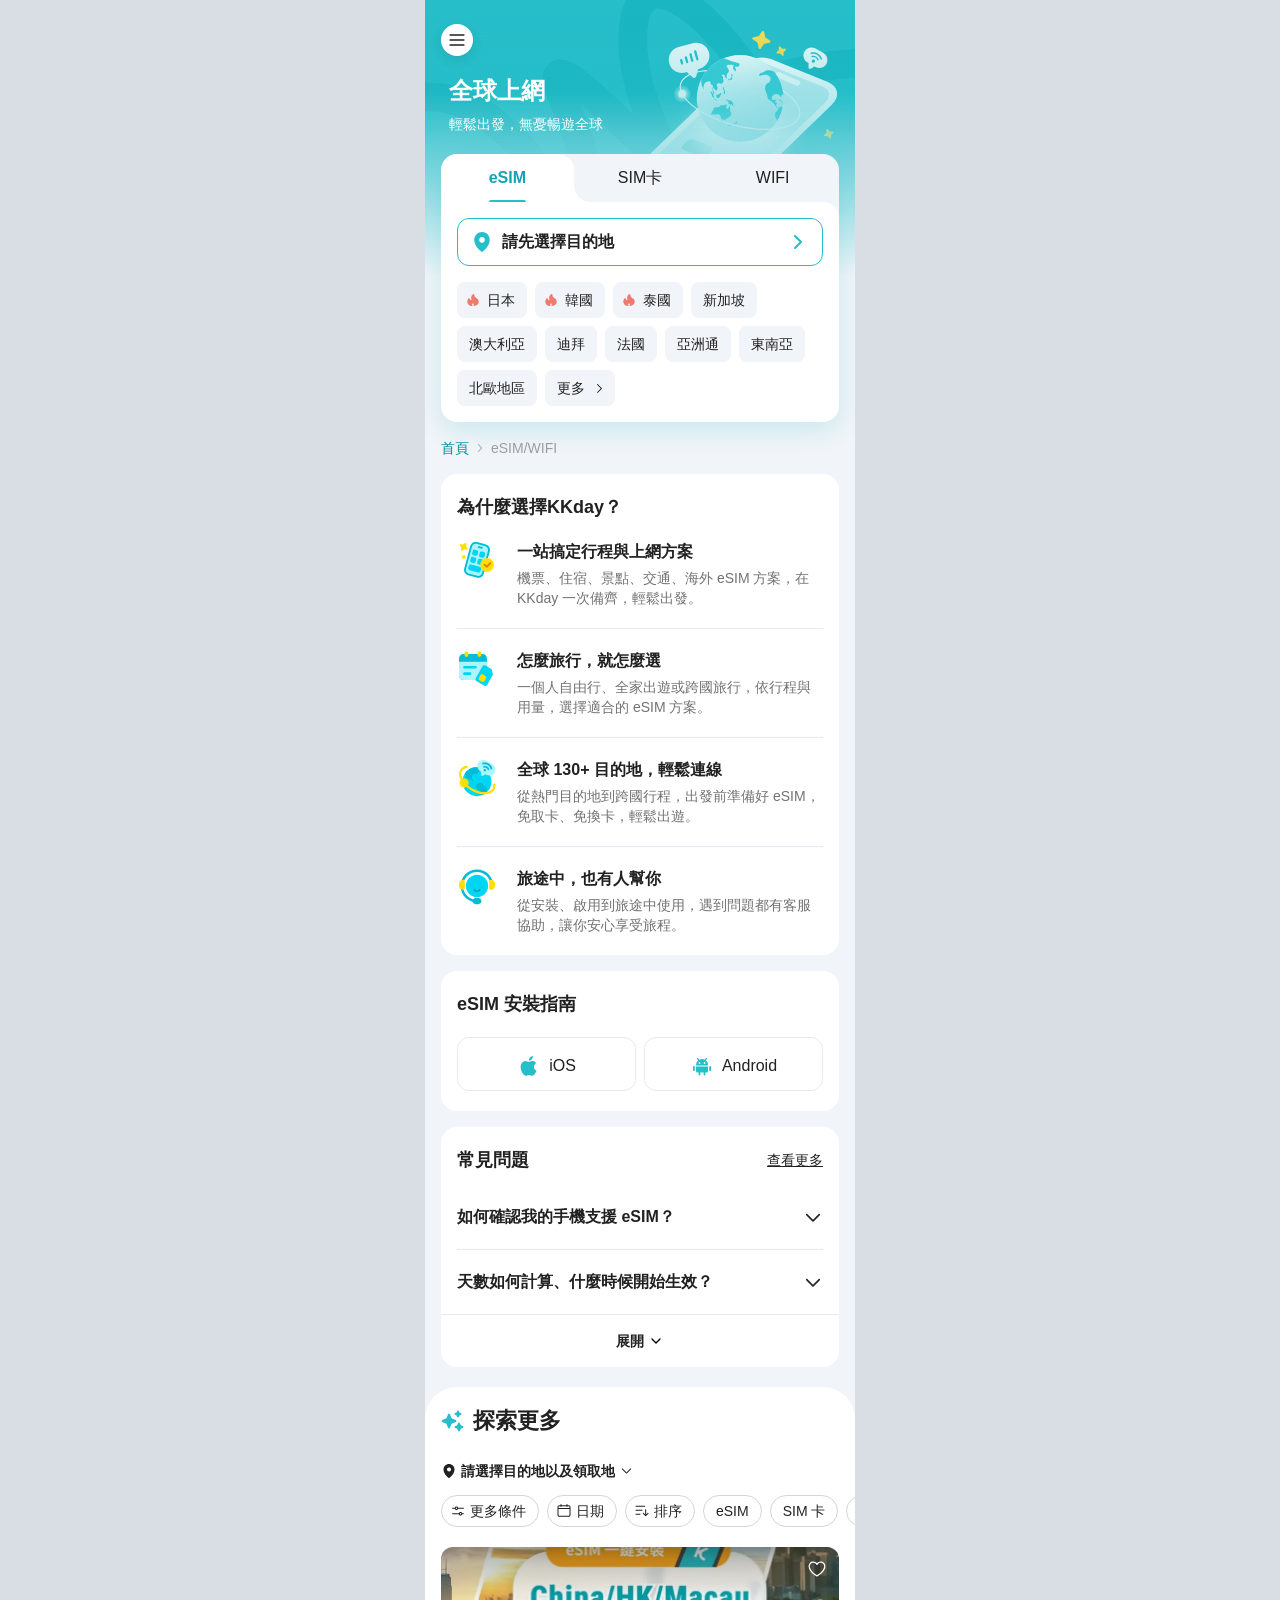
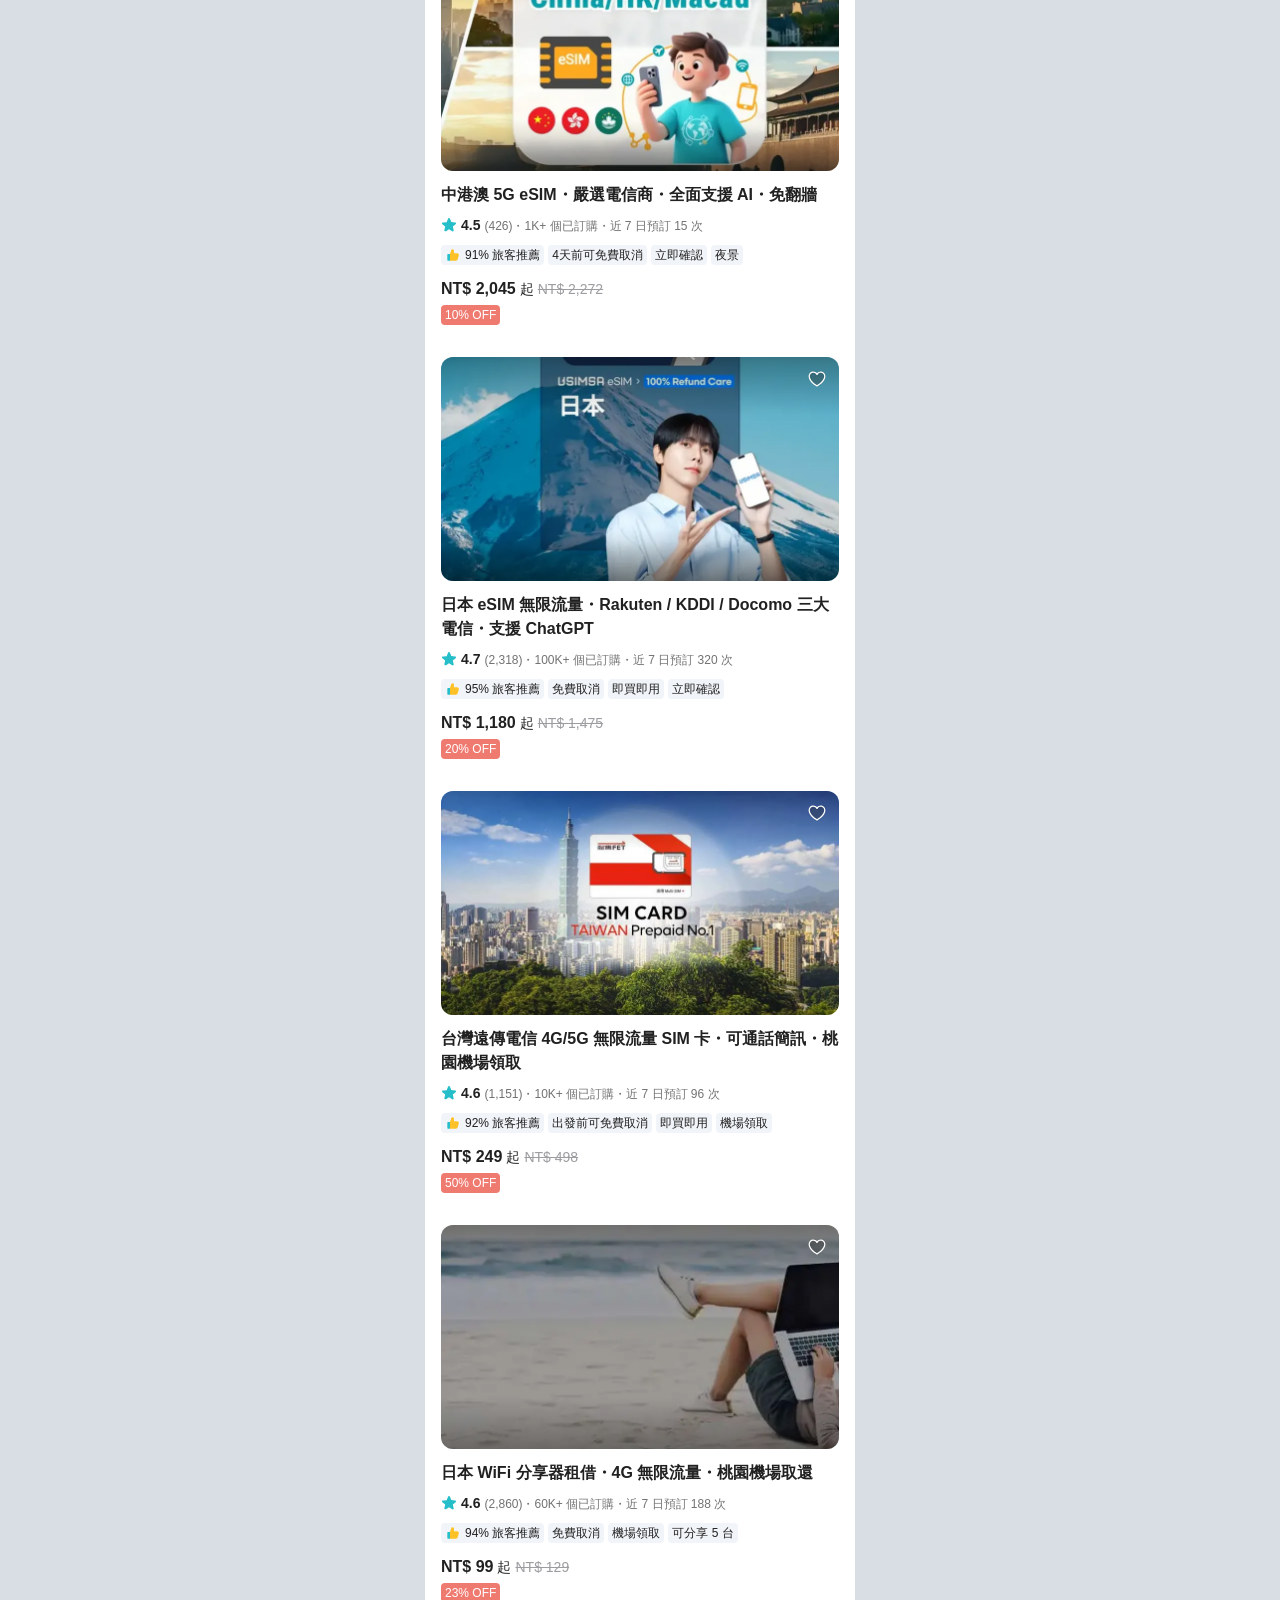
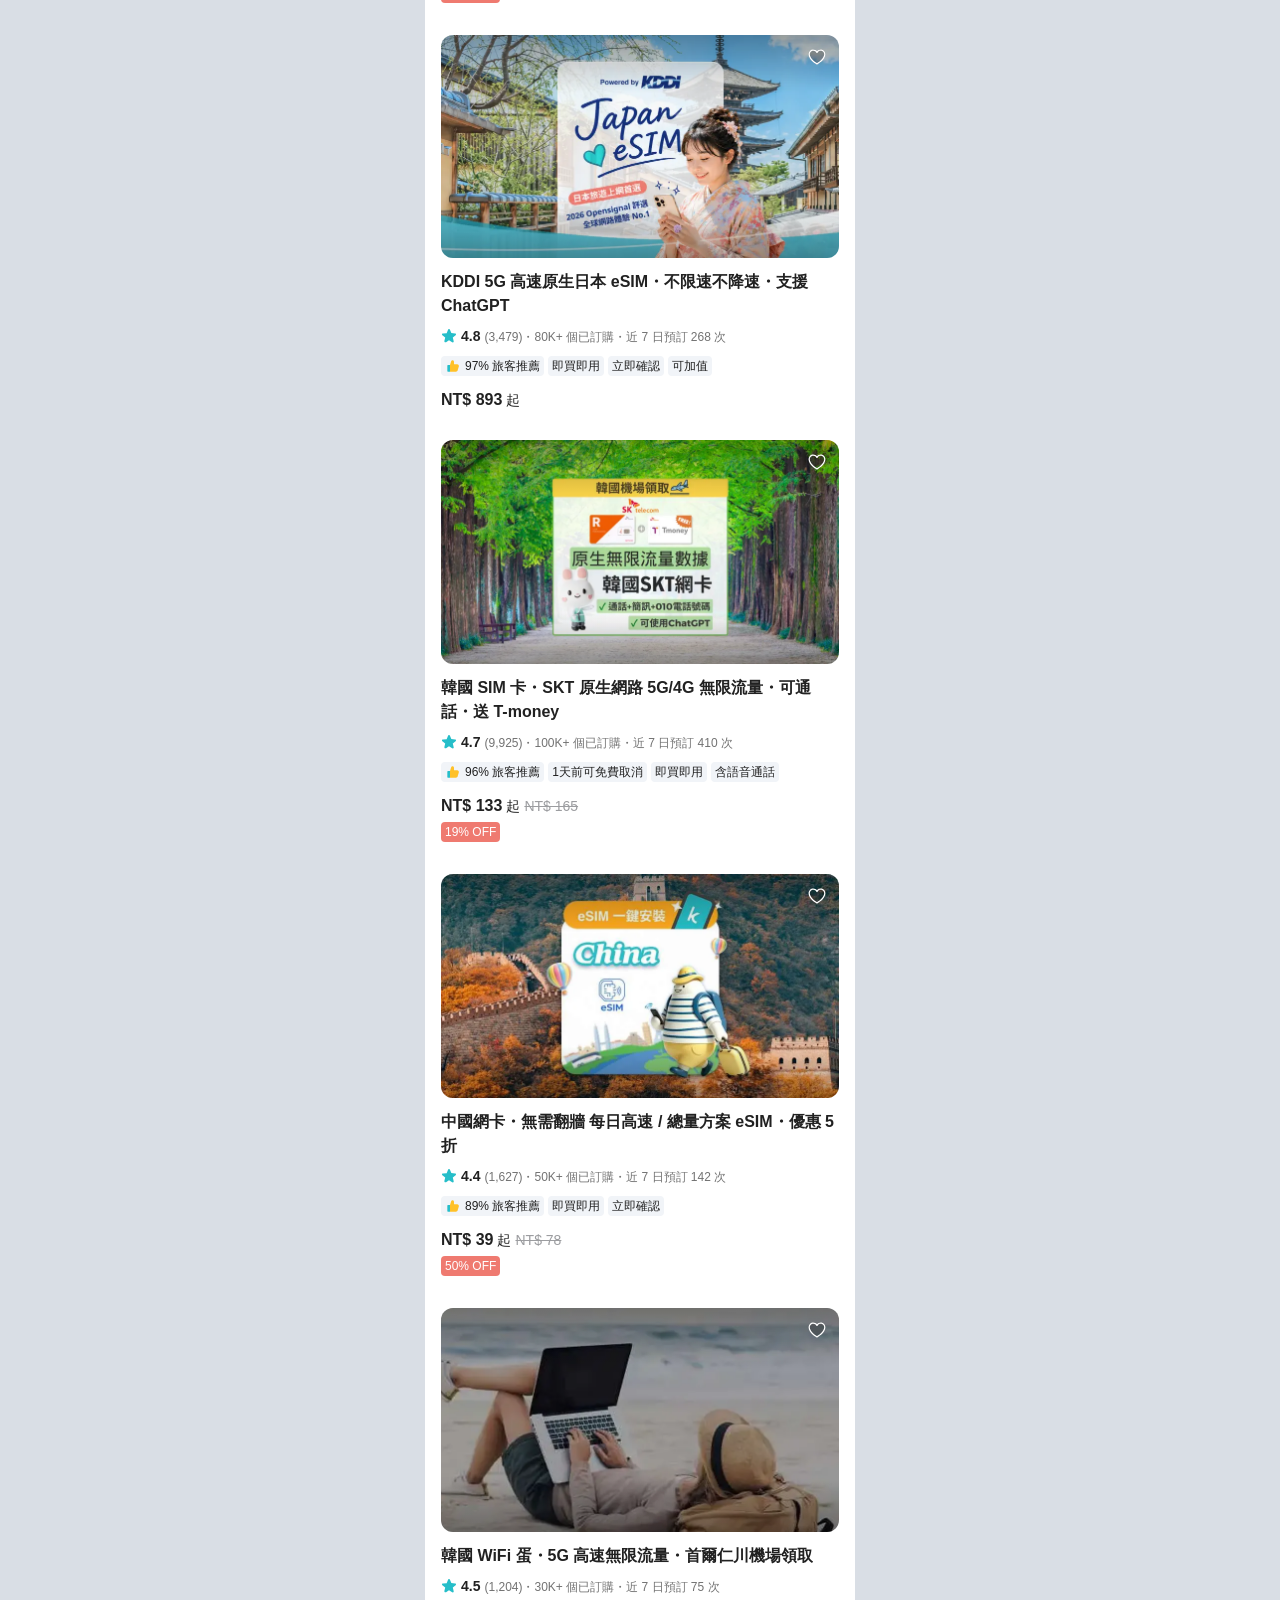
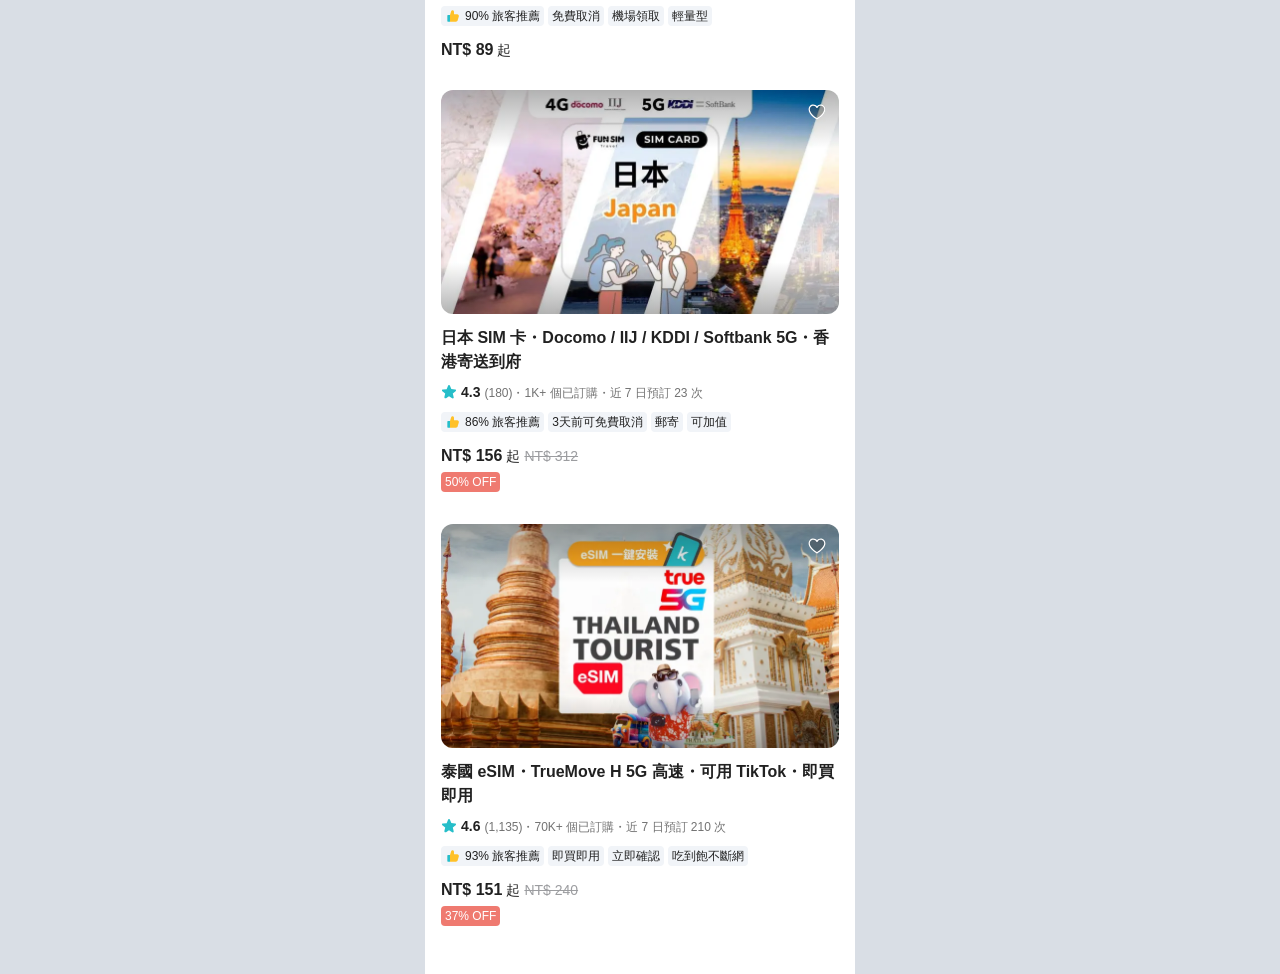
==== index.html @ 3c336df9 "麵包屑長文字處理（Mweb + PC）：單行不換行，首頁、箭頭、當前頁不縮（當前頁最寬 60%），中間層級以省略號截斷吸收溢出 Co-Authored-By: Claude Fable 5.1 <no" ====
<!doctype html>
<html lang="zh-Hant">
<head>
<meta charset="utf-8">
<meta name="viewport" content="width=device-width, initial-scale=1, viewport-fit=cover">
<meta name="theme-color" content="#26BEC9">
<title>eSIM · KKday</title>
</head>
<body>
<!-- eSIM 訂購流程原型 · 第 1 頁：主題落地頁 -->
<!-- 基於 KKday Web Design System tokens · Figma node 648-800 高保真還原 -->
<style>
  /* 禁用瀏覽器原生下拉重新整理（Chrome/Safari 頂部過度滾動觸發，非本頁功能） */
  html, body { overscroll-behavior-y: none; }

  /* ---------- KKday DS tokens (subset) ---------- */
  :root {
    --kk-primary-medium: #26BEC9;
    --kk-primary-button: #1AB6C1;
    --kk-primary-lighter: #F0FAFB;
    --kk-surface-lighter: #F7FAFC;
    --kk-surface-light: #F1F4F8;
    --kk-white: #FFFFFF;
    --kk-text-darker: #212121;
    --kk-text-dark: #727272;
    --kk-text-medium: #9C9DA0;
    --kk-text-light: #BABBBE;
    --kk-text-critical: #EF7A70;
    --kk-border-lighter: #E6E9ED;
    --kk-border-light: #D5D6DB;

    --sp-050: 4px;  --sp-075: 6px;  --sp-100: 8px; --sp-150: 12px;
    --sp-200: 16px; --sp-250: 20px; --sp-300: 24px; --sp-400: 32px;

    --r-sm: 4px; --r-md: 8px; --r-lg: 12px; --r-xl: 16px; --r-circle: 999px;

    --el-action: 0 1px 4px rgba(38,50,56,.12);
    --el-fixed: 0 2px 24px rgba(38,50,56,.12);
    --el-hero-card: 0 8px 24px rgba(38,190,201,.20);

    --font-tc: "PingFang SC","PingFang TC",-apple-system,BlinkMacSystemFont,
               "Noto Sans TC","Noto Sans SC","Microsoft JhengHei",sans-serif;
  }

  * { box-sizing: border-box; margin: 0; padding: 0; -webkit-tap-highlight-color: transparent; }

  /* 按鈕歸一化：iOS Safari 預設把 <button> 文字渲染成系統藍且居中，這裡強制繼承正常樣式 */
  button {
    font: inherit; color: inherit; text-align: inherit;
    background: none; border: 0; -webkit-appearance: none; appearance: none;
    cursor: pointer;
  }

  .esim-root {
    font-family: var(--font-tc);
    color: var(--kk-text-darker);
    background: #d9dee5;                       /* 桌面預覽時頁外底色 */
    min-height: 100vh;
    display: flex; justify-content: center;
  }

  /* ---------- 移動端裝置框：手機滿寬自適應，桌面居中成手機框 ---------- */
  .app {
    position: relative;
    width: 100%; max-width: 430px; margin: 0 auto;
    min-height: 100vh;
    background: var(--kk-surface-light);
    overflow-x: hidden;
    /* hero 已裁掉狀態列段，內容貼近頂部；僅留一點安全區/呼吸空間 */
    padding-top: max(12px, calc(env(safe-area-inset-top, 0px) + 8px));
  }

  /* 模擬首頁：鎖在可視視窗高度、不可滾動（100dvh 排除行動端網址列造成的溢出） */
  .esim-root.kkh-lock { min-height: 0; height: 100vh; height: 100dvh; overflow: hidden; }
  .esim-root.kkh-lock .app { min-height: 0; height: 100%; overflow: hidden; }
  .esim-root.kkh-lock [data-screen="kkhome"] { min-height: 0; height: 100%; }

  /* ---------- 螢幕路由 ---------- */
  .screen { display: none; }
  .screen.is-active { display: block; }

  /* ---------- KKday 模擬首頁（易用性測試入口：全白背景、極簡） ---------- */
  [data-screen="kkhome"] { background: #fff; min-height: 100vh; }
  .screen.is-active[data-screen="kkhome"] { display: flex; flex-direction: column; }  /* logo 置頂、選擇區塊在剩餘空間垂直居中 */
  .kkh-choose { flex: 1 1 auto; display: flex; flex-direction: column; justify-content: center; gap: 28px; padding-bottom: 10vh; }  /* 標題塊↔說明↔選框 */
  .kkh-top { background: #fff; padding: 12px 16px 8px; }
  .kkh-bar { display: flex; align-items: center; gap: 12px; padding: 6px 0 14px; }
  .kkh-menu { display: flex; flex-direction: column; gap: 5px; background: none; border: 0; padding: 4px 0; }
  .kkh-menu i { width: 22px; height: 2.5px; border-radius: 2px; background: #26BEC9; }
  .kkh-logo { font-size: 26px; line-height: 30px; font-weight: 800; color: #26BEC9; letter-spacing: .5px; }
  .kkh-test { border: 1px solid #26BEC9; color: #26BEC9; font-size: 11px; line-height: 16px;
    padding: 1px 6px; border-radius: 9px; font-weight: 600; }  /* header 測試標記 */
  /* 易用性測試引導文字（取代搜索框）：兩級層級——引導語(前導) + 主標題(焦點) 一組，說明為腳註 */
  .kkh-title { display: flex; flex-direction: column; align-items: center; gap: 8px; }  /* 引導語↔主標題貼近成組 */
  .kkh-lead { text-align: center; color: var(--kk-text-medium); font-size: 14px; line-height: 22px; font-weight: 400; padding: 0 32px; }  /* 前導引導語 */
  .kkh-guide { text-align: center; color: #212121; font-size: 21px; line-height: 30px; font-weight: 700; padding: 0; }  /* 主標題（焦點） */
  .kkh-desc { text-align: center; color: var(--kk-text-dark); font-size: 13px; line-height: 20px; padding: 0 32px; }  /* 使用說明腳註 */
  .kkh-think { display: block; margin-top: 10px; color: #13A3B6; }  /* 放聲思考引導：獨立成行、品牌色 highlight（不加粗） */
  .kkh-remind { display: block; margin-top: 10px; color: #E78F37; }  /* 錄屏錄音提醒：獨立成行、橙色（沿用 DS「不知道怎麼選」橙 #E78F37） */
  .kkh-survey { display: block; text-align: center; padding: 0 32px; font-size: 13px; line-height: 20px; color: #13A3B6; text-decoration: underline; }  /* 底部問卷連結：文字即連結 */
  /* A/B 對照方案入口卡（易用性測試：兩案並排放大，點卡即選定方案並進入 eSIM 流程） */
  .kkh-plans { display: flex; gap: 14px; padding: 0 16px; }  /* 上下間距交由 .kkh-choose gap 控制（與標題↔描述一致） */
  .kkh-plan {
    flex: 1 1 0; min-width: 0;
    display: flex; flex-direction: column; align-items: center; justify-content: center; gap: 16px;
    min-height: 260px; padding: 32px 16px;
    background: #fff; border: 1px solid var(--kk-border-lighter); border-radius: 20px;
    box-shadow: 0 6px 20px rgba(17, 25, 40, .06);
    cursor: pointer; transition: transform .15s ease, box-shadow .15s ease, border-color .15s ease;
  }
  .kkh-plan:active { transform: scale(.98); }
  @media (hover: hover) { .kkh-plan:hover { border-color: var(--kk-primary-medium); box-shadow: 0 10px 26px rgba(19, 163, 182, .16); } }
  .kkh-plan .pbadge {
    width: 68px; height: 68px; border-radius: 50%;
    display: flex; align-items: center; justify-content: center;
    font-size: 32px; font-weight: 700; color: #fff; letter-spacing: .5px;
    background: #26BEC9;  /* 品牌青綠純色圓形（不帶漸變） */
  }
  .kkh-plan .ptit { font-size: 20px; line-height: 28px; font-weight: 700; color: var(--kk-text-darker); }
  .kkh-plan .pcta { display: inline-flex; align-items: center; gap: 4px; font-size: 14px; line-height: 20px; font-weight: 600; color: #13A3B6; }
  .kkh-plan .parr { transition: transform .15s ease; }
  .kkh-plan:active .parr { transform: translateX(3px); }
  .kkh-body { background: #fff; }
  .kkh-cats { display: flex; padding: 16px 8px 4px; }  /* 5 個入口一行均分（簡化版，無橫滑） */
  .kkh-cat { flex: 1 1 0; min-width: 0; display: flex; flex-direction: column; align-items: center; gap: 6px;
    background: none; border: 0; position: relative; padding: 4px 0; }
  .kkh-cat .em { width: 52px; height: 52px; border-radius: 16px; display: flex; align-items: center; justify-content: center; font-size: 27px; }
  .kkh-cat:nth-child(8n+1) .em { background: #FFF3E0; }
  .kkh-cat:nth-child(8n+2) .em { background: #FFECEF; }
  .kkh-cat:nth-child(8n+3) .em { background: #FFF8E1; }
  .kkh-cat:nth-child(8n+4) .em { background: #E8F5E9; }
  .kkh-cat:nth-child(8n+5) .em { background: #E3F2FD; }
  .kkh-cat .lb { font-size: 12px; line-height: 16px; color: #212121; white-space: nowrap; }
  .kkh-cat .hotdot { position: absolute; top: 0; right: 8px; background: #EF7A70; color: #fff;
    font-size: 10px; line-height: 14px; padding: 0 5px; border-radius: 8px 8px 8px 2px; font-weight: 600; }

  /* ---------- 排版工具 ---------- */
  .t-h4          { font-size: 24px; line-height: 30px; font-weight: 600; }
  .t-h6          { font-size: 18px; line-height: 26px; font-weight: 600; }
  .t-subtitle-lg { font-size: 16px; line-height: 24px; font-weight: 600; }
  .t-body-lg     { font-size: 16px; line-height: 24px; font-weight: 400; }
  .t-body-md     { font-size: 14px; line-height: 20px; font-weight: 400; }
  .t-link-md     { font-size: 14px; line-height: 20px; font-weight: 500; text-decoration: underline; }

  /* ---------- icon 盒 ---------- */
  .ic { display: inline-flex; align-items: center; justify-content: center; flex: 0 0 auto; }
  /* icon 圖片不得超出 .ic 盒（資產 intrinsic 尺寸可能大於盒，如 19.5px 的 checkCircle 放進 16px 盒） */
  .ic img { max-width: 100%; max-height: 100%; object-fit: contain; }
  .ic > svg { max-width: 100%; max-height: 100%; display: block; }  /* 內聯 svg 圖示不超出 .ic 盒（contain，按 intrinsic 顯示，與設計尺寸一致；不強制撐滿） */
  /* 拉伸填滿盒（intrinsic 小於盒時放大，如 13px 的火苗放進 20px 盒） */
  .ic-stretch img { width: 100%; height: 100%; }
  .ic-14 { width: 14px; height: 14px; }
  .ic-16 { width: 16px; height: 16px; }
  .ic-20 { width: 20px; height: 20px; }
  .ic-24 { width: 24px; height: 24px; }
  .ic-32 { width: 32px; height: 32px; }
  .ic svg { display: block; }
  .rot90 { transform: rotate(90deg); }
  .rot180 { transform: rotate(180deg); }

  /* ================= HERO ================= */
  .hero-svg {
    position: absolute; top: 0; left: 0;
    width: 100%; height: auto;
    z-index: 0; pointer-events: none;
  }
  .app.no-hero .hero-svg { display: none !important; }
  .app.no-hero { padding-top: 0; overflow-x: visible; }

  /* 小球環繞地球旋轉（CSS 動畫，替代不可靠的 SMIL；移動端穩定）。
     軌跡路點複用設計稿橢圓軌道；opacity 在繞到球背面時淡出做遮擋感。 */
  #hero-dot { transform-box: view-box; will-change: transform, opacity;
    animation: heroDotOrbit 6s linear infinite, heroDotFade 6s linear infinite; }
  /* 第二顆更小的球：同一橢圓軌道，相位差 180°（-3s）→ 始終在大球對角，一起轉 */
  #hero-dot2 { transform-box: view-box; will-change: transform, opacity;
    animation: heroDotOrbit 6s linear infinite, heroDotFade 6s linear infinite;
    animation-delay: -3s, -3s; }
  @keyframes heroDotOrbit {
    0% { transform: translate(-0.607px, -0.061px); }
    4% { transform: translate(-2.25px, -6.56px); }
    8% { transform: translate(-0.296px, -12.3px); }
    12% { transform: translate(5.11px, -16.8px); }
    16% { transform: translate(13.6px, -19.8px); }
    20% { transform: translate(24.6px, -21.1px); }
    24% { transform: translate(37.3px, -20.7px); }
    28% { transform: translate(51px, -18.4px); }
    32% { transform: translate(64.6px, -14.6px); }
    36% { transform: translate(77.2px, -9.45px); }
    40% { transform: translate(83.7px, -5.76px); }
    44% { transform: translate(88px, -3.29px); }
    48% { transform: translate(96.3px, 3.44px); }
    52% { transform: translate(101px, 10.3px); }
    56% { transform: translate(103px, 16.8px); }
    60% { transform: translate(101px, 22.5px); }
    64% { transform: translate(95.7px, 27px); }
    68% { transform: translate(87.2px, 30px); }
    72% { transform: translate(76.2px, 31.4px); }
    76% { transform: translate(63.4px, 30.9px); }
    80% { transform: translate(49.8px, 28.7px); }
    84% { transform: translate(36.2px, 24.9px); }
    88% { transform: translate(23.5px, 19.7px); }
    92% { transform: translate(12.7px, 13.5px); }
    96% { transform: translate(4.5px, 6.79px); }
    100% { transform: translate(-0.607px, -0.061px); }
  }
  @keyframes heroDotFade {
    0%, 17% { opacity: 1; }
    21%, 43% { opacity: 0; }
    47%, 100% { opacity: 1; }
  }
  @media (prefers-reduced-motion: reduce) { #hero-dot, #hero-dot2 { animation: none; } }

  /* ---------- header ---------- */
  .mheader {
    position: relative; z-index: 2;
    display: flex; align-items: flex-start; justify-content: space-between;
    padding: 12px 16px;
  }
  .nav-circle {
    width: 32px; height: 32px; border-radius: var(--r-circle);
    background: #fff; box-shadow: 0 4px 12px rgba(38,50,56,.12);
    display: flex; align-items: center; justify-content: center;
    cursor: pointer; border: 0;
  }

  /* ---------- 內容區 ---------- */
  .con { position: relative; z-index: 1; padding-bottom: 40px; }
  .title-block { padding: 8px 24px 0; color: #fff; }
  .title-block .t-h4 { font-size: 24px; line-height: 30px; }  /* 主題頁標題「全球上網」（Figma 2326-110720：Semibold 24/30） */
  .title-block .sub { margin-top: 8px; }

  .page { display: flex; flex-direction: column; gap: 16px; padding: 20px 16px 0; }
  /* 麵包屑（Figma 2538-30531 / 5183-65220）：Body-md 14/20、gap 4、可點層級 #068B9F、當前層級 #9C9DA0、箭頭 ic_arrowRight_line 14；a 以上下 12 內距擴大命中區，不影響排版 */
  .mcrumb { display: flex; align-items: center; gap: 4px; font-size: 14px; line-height: 20px; color: var(--kk-text-medium); }
  .mcrumb .mcrumb-link { color: #068B9F; cursor: pointer; padding: 12px 0; margin: -12px 0; }
  .mcrumb .ic, .mcrumb .ic img { width: 14px; height: 14px; display: block; }
  .mcrumb--list { margin-bottom: 12px; }  /* 列表頁：麵包屑 → 第一張卡 12 */
  /* 長文字處理：單行不換行；首頁、箭頭、當前頁不縮（當前頁最寬 60%，超過才省略號），中間層級以省略號截斷吸收全部溢出 */
  .mcrumb { min-width: 0; white-space: nowrap; }
  .mcrumb .mcrumb-link, .mcrumb .mcrumb-cur { min-width: 0; overflow: hidden; text-overflow: ellipsis; }
  .mcrumb .mcrumb-link { flex: 0 1 auto; }
  .mcrumb .mcrumb-cur { flex: 0 0 auto; max-width: 60%; }
  .mcrumb > .mcrumb-link:first-child, .mcrumb .ic { flex-shrink: 0; }

  .card {
    background: #fff; border-radius: var(--r-xl);
    padding: 16px; overflow: hidden;
  }
  .card--pad-v { padding: 20px 16px; }

  /* ---------- destination card ---------- */
  .dest-card { box-shadow: var(--el-hero-card); display: flex; flex-direction: column; gap: 16px; }  /* 卡內區塊間距 16（Figma 871-75707：提示↔天數 16、流量選項↔搜尋鈕 16） */
  .dest-card .group-8 { gap: 12px; }  /* 流量：標題↔分頁 12、分頁↔說明 12（Figma 871-75707） */
  /* 首頁目的地選框（Figma 2538-30540 search bar）：p12、gap 8、ic_location_fill 24 + Subtitle-lg 16/24 Semibold + ic_arrowRight 24 → 總高 48；
     44 是「已選態」小樣式（2538-30569，目的地頁 .dest-bar 用），勿混用 */
  .search-bar {
    display: flex; align-items: center; gap: 8px; box-sizing: border-box; height: 48px;
    padding: 0 12px; border: 1.5px solid var(--kk-primary-medium);
    border-radius: var(--r-lg); background: #fff; cursor: pointer;
  }
  .search-bar .label { flex: 1 1 0; min-width: 0; font-size: 16px; line-height: 24px; font-weight: 600; text-align: left; }
  .search-bar .ic { width: 24px; height: 24px; }
  .search-bar .ic img { max-width: 24px; max-height: 24px; width: auto; height: auto; }
  .chips { display: flex; flex-wrap: wrap; gap: 8px; }

  /* 主題頁「最近選擇」歷史區 */
  .home-hist { display: none; flex-direction: column; gap: 8px; }
  .home-hist.show { display: flex; }
  .home-hist-head { display: flex; align-items: center; justify-content: space-between; }
  .home-hist-head .t { font-size: 12px; line-height: 16px; color: var(--kk-text-medium); }
  .home-hist-head .gact { display: flex; align-items: center; padding: 2px; }
  .chip {
    display: inline-flex; align-items: center; gap: 2px;
    background: var(--kk-surface-light); border-radius: var(--r-md);
    padding: 8px; cursor: pointer; border: 0;
  }
  .chip .chip-label { padding: 0 4px; white-space: nowrap; color: var(--kk-text-darker); }

  /* ---------- benefits card ---------- */
  .stack-20 { display: flex; flex-direction: column; gap: 20px; }
  .card-title { color: var(--kk-text-darker); }
  .benefit-row { display: flex; align-items: center; gap: 20px; }
  .benefit-row .txt { flex: 1 1 0; min-width: 0; display: flex; flex-direction: column; gap: 4px; }
  .benefit-row .desc { color: var(--kk-text-dark); }

  /* ---------- guide card ---------- */
  .guide-tabs { display: flex; gap: 8px; }
  .guide-tab {
    flex: 1 1 0; min-width: 0;
    display: flex; flex-direction: row; align-items: center; justify-content: center; gap: 8px;  /* Figma 2326 GuideCard：icon + 文字同行 */
    padding: 16px 12px 12px;
    border: 1px solid var(--kk-border-lighter); border-radius: var(--r-lg);
    background: #fff; cursor: pointer;
  }
  .guide-tab .lbl { color: var(--kk-text-darker); }
  .guide-tab .ic { width: 24px; height: 24px; }
  .guide-tab .ic svg { width: 24px; height: 24px; display: block; }

  /* ---------- faq card ---------- */
  .faq-head { display: flex; align-items: center; gap: 20px; }
  .faq-head .ttl { flex: 1 1 0; min-width: 0; }
  .faq-more { color: var(--kk-text-darker); cursor: pointer; white-space: nowrap; }
  .faq-list { display: flex; flex-direction: column; gap: 8px; }  /* Figma 2538-30543：項目 py12、項間分隔線、末項無底線 */
  .faq-item + .faq-item { border-top: 1px solid var(--kk-border-lighter); padding-top: 8px; }
  .faq-list.compact .faq-item.extra { display: none; }  /* 預設只顯示前 2 條 */
  /* 展開列：貫穿整卡的頁脚條（全出血 343、高 52、上方全寬分隔線、下方無留白，Figma 2543:35168） */
  .faq-expand { display: flex; align-items: center; justify-content: center; gap: 4px;
    margin: 0 -16px -20px; padding: 16px 0; border-top: 1px solid var(--kk-border-lighter);
    font-size: 14px; line-height: 20px; font-weight: 600; color: var(--kk-text-darker); }
  .faq-expand .chev { transition: transform .2s ease; }
  .faq-expand .chev img { width: 16px; height: 16px; }
  .faq-list:not(.compact) .faq-expand .chev { transform: rotate(180deg); }
  .faq-q {
    display: flex; align-items: center; gap: 16px;
    padding: 12px 0; cursor: pointer; width: 100%; background: none; border: 0; text-align: left;  /* Figma 2326-111089：py12 */
  }
  .faq-q .qtext { flex: 1 1 0; min-width: 0; color: var(--kk-text-darker); }
  .faq-q .chev { transition: transform .2s ease; }
  .faq-item.open .faq-q .chev { transform: rotate(180deg); }
  .faq-a { display: none; padding: 0 0 12px; color: var(--kk-text-darker); }
  .faq-item.open .faq-a { display: block; }

  /* ================= 目的地頁 ================= */
  /* 目的地 bar 容器：與下方卡片同級左對齊（16px，非 title-block 的 24px） */
  .destbar-block { padding: 8px 16px 0; }
  [data-screen="destination"] .page { padding-top: 16px; }
  .dest-bar {
    display: flex; align-items: center; gap: 8px;
    box-sizing: border-box; height: 44px; max-width: 240px;  /* Figma 2538-30569：總高 44（p12 + 內容 20） */
    background: rgba(255,255,255,.88);
    border: 1.5px solid #fff; border-radius: var(--r-lg);  /* Figma 871-75706 destination select bar：白 88%、1.5px 白邊、r12、無陰影 */
    padding: 0 12px; cursor: pointer;
    color: var(--kk-text-darker);  /* 不繼承 .title-block 的白色 */
  }
  .dest-bar .name { flex: 1 1 0; min-width: 0; text-align: left; overflow: hidden; text-overflow: ellipsis; white-space: nowrap;
    font-size: 14px; line-height: 20px; font-weight: 600; }  /* Figma 871-75700 實測：目的地名 ≈14px Semibold（非 18px） */
  .dest-bar .dest-num { flex: 0 0 auto; color: var(--kk-text-darker); }

  .inline-note {
    display: flex; align-items: flex-start; gap: 4px;
    background: var(--kk-primary-lighter); border-radius: var(--r-md);
    padding: 12px; width: 100%;
    font-size: 12px; line-height: 16px; color: var(--kk-text-darker);
  }
  .inline-note .ic { margin-top: 0; }
  .inline-note--info { background: #F2FAFF; }
  /* 目的地頁「流量 ›」：標題+箭頭可點，開啟選擇流量 sheet */
  .flow-sel-a { display: inline-flex; align-items: center; gap: 12px; flex: 0 0 auto; background: none; border: 0; padding: 0; cursor: pointer; }  /* Figma 871-76703：文字 → 24px 箭頭 12 */
  .field-head.flow-head-a { gap: 12px; }  /* 箭頭 → 不知道怎麼選 12 */
  .flow-sel-a:active { transform: scale(.97); }
  /* 目的地頁裝置支援提示（Figma 2357-114863）：padding 12/16、icon 16、文字 14/20、第二行底線連結 Semibold */
  .inline-note--dev { padding: 12px 16px; gap: 8px; font-size: 14px; line-height: 20px; margin-bottom: 8px; }  /* 與下方「用卡天數」間距 24（卡內 gap 16 + 8，Figma 2357-114872） */
  .inline-note--dev .ic { width: 16px; height: 16px; margin-top: 2px; }
  .inline-note--dev .ic img { width: 16px; height: 16px; }
  .inline-note--dev .txt { display: flex; flex-direction: column; gap: 4px; }
  .inline-note--dev .lnk { align-self: flex-start; font-size: 14px; line-height: 20px; font-weight: 600; color: var(--kk-text-darker); text-decoration: underline; }  /* 資訊提示藍底（Figma 1116-91131：background-info-lighter #F2FAFF） */

  .field-head { display: flex; align-items: center; gap: 8px; width: 100%; }
  .field-head .label-lg { font-size: 18px; line-height: 26px; font-weight: 600; color: var(--kk-text-darker); white-space: nowrap; }
  /* 值緊跟標題後、箭頭再緊跟值（Figma 871-75700：用卡天數 5天 › 左對齊成組，不撐滿） */
  .field-head .placeholder { flex: 0 0 auto; min-width: 0; font-size: 18px; line-height: 26px; font-weight: 600; color: var(--kk-text-light); }
  .field-head .placeholder.has-value { color: var(--kk-text-darker); }  /* 手動選過天數後：值改為與標題同深色 #212121（強調已選）；未選時維持淺灰 placeholder */
  /* 箭頭緊跟值後（Figma 1268-110020：用卡天數 5天 › / 流量 5G/天 › 左對齊成組，箭頭不再推到最右）；A 天數、B 天數+流量皆適用 */
  #daysRow, #flowRow { gap: 12px; }  /* 標題↔值↔箭頭皆 12px（Figma 1268-110020：spacing-150），覆蓋 .field-head 的 8px */
  /* 方案 B：目的地頁流量區塊＝「流量 值 ›」選框 + 快捷卡 + 橙色「不知道怎麼選」；方案 A 維持原本 tab+選項 */
  :root[data-variant="B"] .flow-head-a, :root[data-variant="B"] #dataTabs, :root[data-variant="B"] #dataNote { display: none; }
  :root[data-variant="A"] .flow-row-b { display: none; }
  /* 「不知道怎麼選」（Figma 871-75707）：兩方案皆置於流量選項下方，12/16 + 16px 問號；標題列不再顯示 */
  .field-head.flow-head-a .hint { display: none; }
  .howto-b { display: inline-flex; align-items: center; align-self: flex-start; gap: 4px; font-size: 12px; line-height: 16px; color: var(--kk-text-dark); }  /* $color-text-dark #727272（Figma 871-75707） */
  :root[data-variant="B"] .flow-row-b { margin-bottom: 8px; }  /* 流量選框與快捷卡組之間加間距（Figma db1） */
  .howto-b { margin-top: 0; }  /* 選項組↔「不知道怎麼選」= 12（dest-card .group-8 gap 12；Figma 871-75707） */
  .field-head .label-sm { font-size: 14px; line-height: 20px; font-weight: 600; color: var(--kk-text-darker); white-space: nowrap; }
  .field-head .hint { display: inline-flex; align-items: center; gap: 4px; font-size: 12px; line-height: 16px; color: var(--kk-text-medium); }

  /* chip / tab / option 選中態（inset 陰影模擬 1px 邊框，避免尺寸跳動） */
  .chip.sel, .opt.sel {
    background: var(--kk-primary-lighter);
    box-shadow: inset 0 0 0 1px var(--kk-primary-medium);
  }
  .chip.sel .chip-label { color: #13A3B6; }

  .ftabs { display: flex; gap: 8px; width: 100%; }
  .ftab {
    position: relative;
    background: var(--kk-surface-light); border-radius: var(--r-md);
    padding: 6px 8px; font-size: 14px; line-height: 20px; color: var(--kk-text-darker);  /* tab（arrow）Mobile：px8 py6（Figma 709-78583） */
    white-space: nowrap;
  }
  .ftab.sel {
    background: var(--kk-primary-lighter);
    box-shadow: inset 0 0 0 1px var(--kk-primary-medium);
    color: #13A3B6;
  }
  .ftab.sel::after {
    content: ''; position: absolute; left: 50%; bottom: -4.4px;  /* Figma 709-78591：9.42 方塊轉 45°，尖端露出 6.32 */
    width: 9.4px; height: 9.4px; background: var(--kk-primary-lighter);
    border-right: 1px solid var(--kk-primary-medium);
    border-bottom: 1px solid var(--kk-primary-medium);
    border-bottom-right-radius: 2.5px;  /* Figma：圓角方塊旋轉 45°，露出的尖是圓的 */
    transform: translateX(-50%) rotate(45deg);
  }
  .field-note { font-size: 12px; line-height: 16px; color: var(--kk-text-dark); }  /* 流量類型說明：$color-text-dark #727272（Figma 871-75707） */

  /* 搜尋卡內部分組間距：區塊間 20px、區塊內行間 8px（對齊 Figma 871:75442/75443/78764） */
  .group-24 { display: flex; flex-direction: column; gap: 24px; width: 100%; }  /* 用卡天數 group ↔ 流量 group（Figma 1268-110020：spacing-300 24px） */
  .group-12 { display: flex; flex-direction: column; gap: 12px; width: 100%; }
  .group-8  { display: flex; flex-direction: column; gap: 8px;  width: 100%; }

  /* 天數 chips：單行橫向滾動（不換行），捲軸隱藏 */
  .chips-row {
    display: flex; gap: 8px; width: 100%;
    overflow-x: auto; scrollbar-width: none; -webkit-overflow-scrolling: touch;
  }
  .chips-row::-webkit-scrollbar { display: none; }
  .chips-row .chip { flex: 0 0 auto; }

  .opts-scroll { width: 100%; overflow-x: auto; scrollbar-width: none; -webkit-overflow-scrolling: touch; }
  .opts-scroll::-webkit-scrollbar { display: none; }
  /* 頂部留白 6px 給第一排 badge(top:-4px 露出卡片上緣 4px)，負 margin 抵消——淨間距 8px */
  .opts-scroll { margin-top: -6px; position: relative; }
  .dest-card .opts-scroll { margin-top: -10px; }  /* group gap 12 − 10 + padding-top 6 ＝ 說明↔選項 8（Figma 871-75707） */
  /* 天數 chips 與 流量檔橫滾區通欄：抵消 dest-card 16px 內距、延伸到卡片左右邊緣，
     捲動內容直接顯示到卡邊、不被兩側內距色塊切斷（首/末項仍靠 16px padding 對齊其餘內容） */
  .dest-card .chips-row, .dest-card .opts-scroll {
    width: calc(100% + 32px); margin-left: -16px; margin-right: -16px;
    padding-left: 16px; padding-right: 16px;
  }
  .opts-row { display: flex; gap: 24px; width: max-content; padding-top: 6px; }  /* 三組拼合，組間 24px */
  .opts-grid { display: grid; grid-auto-flow: column; grid-template-rows: repeat(2, auto); gap: 8px; width: max-content; }
  /* 計費類目之間的虛線分隔（畫在 24px 組間隙中點）：顏色加深、更明顯 */
  .opts-grid + .opts-grid { position: relative; }
  .opts-grid + .opts-grid::before {
    content: ''; position: absolute; left: -12px; top: 4px; bottom: 4px;
    border-left: 1px dashed #ADE6EB;  /* 流量選項組間分隔線：$color-border-primary-light #ADE6EB（Figma 871-75707 Line 29） */
  }
  .opt {
    position: relative;
    display: flex; flex-direction: column; align-items: center; justify-content: center; gap: 2px;
    background: var(--kk-surface-light); border-radius: var(--r-md);
    padding: 16px 12px; white-space: nowrap;  /* Option Card Lg（Figma 764-80819）：px12 py16、gap 2 */
  }
  .opt .t { font-size: 16px; line-height: 24px; font-weight: 600; color: var(--kk-text-darker); }
  .opt.sel .t, .opt.sel .p { color: #13A3B6; }  /* 選中：標題與說明皆 $color-text-primary-dark（Figma 764-80818） */
  .opt .p { font-size: 12px; line-height: 16px; color: var(--kk-text-medium); }
  /* 推薦標籤（KKTag Solid #EF7A70，px4 py2，右下 4×5 折角 #E65F50）：預設態貼卡片外緣 -4（Figma 758-80451）、選中態 -5（Figma 764-80816） */
  .opt .badge {
    position: absolute; top: -4px; right: -4px; z-index: 3;
    background: var(--kk-text-critical); color: #fff;
    font-size: 12px; line-height: 16px; font-weight: 400;
    padding: 2px 4px; white-space: nowrap;
    border-radius: 4px 4px 0 4px;
  }
  .opt.sel .badge { top: -5px; right: -5px; }
  /* 右下向下小折角 4×5：左緣貼齊卡片右緣、tip 朝下（Figma Vector 1，#E65F50） */
  .opt .badge::after {
    content: ''; position: absolute; right: 0; bottom: -5px;
    width: 0; height: 0;
    border-top: 5px solid #E65F50;
    border-right: 4px solid transparent;
  }

  .cta {
    width: 100%; padding: 12px 24px; border-radius: var(--r-md);
    background: rgba(26,182,193,.4); color: rgba(255,255,255,.6);
    font-size: 16px; line-height: 24px; font-weight: 600; text-align: center;
    transition: background .15s, color .15s;
  }
  .cta.enabled { background: var(--kk-primary-button); color: #fff; }

  /* ---------- KKButton Loading 態（Figma 976-51590）：禁態底色 + 文字隱藏 + 白色弧線旋轉 ---------- */
  .is-loading { position: relative; pointer-events: none; color: transparent !important; }
  .cta.is-loading, .pkg-cta.is-loading { background: rgba(26, 182, 193, .4) !important; }
  .is-loading::after {
    content: ''; position: absolute; left: 50%; top: 50%;
    width: 18px; height: 18px; margin: -11px 0 0 -11px;
    border: 2.5px solid rgba(255, 255, 255, .9); border-right-color: transparent;
    border-radius: 50%;
    animation: btnSpin .8s linear infinite;
  }
  /* 次要按鈕（白底深框）：深色弧線 */
  .det-morebtn.is-loading::after { border-color: rgba(33, 33, 33, .8); border-right-color: transparent; }
  @keyframes btnSpin { to { transform: rotate(360deg); } }

  /* ================= 選擇目的地 modal ================= */
  .dest-modal {
    position: fixed; inset: 0; z-index: 40;
    max-width: 430px; margin: 0 auto;
    background: #fff;
    display: flex; flex-direction: column;
    transform: translateY(100%); visibility: hidden;
    transition: transform .3s ease, visibility .3s;
  }
  .dest-modal.open { transform: translateY(0); visibility: visible; }

  .dm-head { flex: 0 0 auto; background: #fff; }
  .dm-bar {
    display: flex; align-items: center; height: 44px; padding: 4px 24px;
    margin-top: env(safe-area-inset-top, 0px);
  }
  .dm-bar .dm-close { display: flex; align-items: center; }
  .dm-bar .dm-title {
    flex: 1 1 0; min-width: 0; text-align: center; padding: 0 20px;
    font-size: 16px; line-height: 24px; font-weight: 600; color: var(--kk-text-darker);
    white-space: nowrap; overflow: hidden; text-overflow: ellipsis;
  }
  .dm-bar .dm-spacer { width: 28px; }

  .dm-search-wrap { padding: 12px 20px; }
  .dm-search {
    display: flex; align-items: center; gap: 8px;
    background: var(--kk-surface-lighter); border-radius: 100px;
    padding: 10px 12px;
  }
  .dm-search input {
    flex: 1 1 0; min-width: 0; border: 0; outline: 0; background: none;
    /* 16px：iOS Safari 對 <16px 的輸入框聚焦時會自動放大頁面 */
    font: inherit; font-size: 16px; line-height: 20px; color: var(--kk-text-darker);
  }
  .dm-search input::placeholder { color: var(--kk-text-light); }
  .dm-search .dm-clear { display: none; }
  .dm-search.has-kw .dm-clear { display: inline-flex; align-items: center; flex: 0 0 auto; }
  /* 搜尋態：header 區加底邊框（Figma 848-41868） */
  .dm-head.searching { border-bottom: 1px solid var(--kk-border-lighter); }
  /* modal / bottom sheet 內容滾動時，固定頭與內容用分割線區分（頁面級 header 才用陰影） */
  .dm-head.divided, .bs-bar.divided, #condModal .dm-bar.divided { border-bottom: 1px solid var(--kk-border-lighter); }
  /* 國家/地區、多國自由選擇兩個 pane 的洲際 tab 也置頂：分割線只留整個置頂塊下沿
     （dm-conts 自帶 border-bottom），頭部與洲際 tab 之間不出線
     （保留透明 1px 防止切換 pane 時高度跳動）；搜尋態無洲際 tab，分割線照常 */
  .dest-modal.has-conts .dm-head.divided:not(.searching) { border-bottom-color: transparent; }

  .dm-cats { display: flex; gap: 10px; padding: 0 20px 8px; overflow-x: auto; scrollbar-width: none; }
  .dm-cats::-webkit-scrollbar { display: none; }
  .dm-cat {
    display: inline-flex; align-items: center;
    background: #fff; border: 1px solid var(--kk-border-light);
    border-radius: 999px; padding: 8px 12px;
    font-size: 14px; line-height: 20px; color: var(--kk-text-darker);
    white-space: nowrap; flex: 0 0 auto;
  }
  .dm-cat .cl { padding: 0 4px; }
  .dm-cat.sel { background: var(--kk-primary-lighter); border-color: var(--kk-primary-medium); color: var(--kk-primary-medium); }
  .dm-cat .ic-16 img { display: block; }
  /* 分類 icon 隨選中態換色：預設顯示深色版，選中顯示 cyan 版 */
  .dm-cat .ic-on { display: none; }
  .dm-cat.sel .ic-on { display: inline-flex; }
  .dm-cat.sel .ic-off { display: none; }

  .dm-body { flex: 1 1 0; min-height: 0; overflow-y: auto; -webkit-overflow-scrolling: touch; overscroll-behavior: contain; }
  .dm-pane { display: none; padding: 12px 0 32px; }
  .dm-pane.act { display: block; }
  /* 多國自由選擇：洲際 tab 緊貼分類行（Figma 686-35070 間距為 0） */
  #paneMulti.dm-pane { padding-top: 0; }

  .dm-group { padding: 0 20px; margin-bottom: 32px; }
  .dm-group-head { display: flex; align-items: center; gap: 16px; margin-bottom: 16px; }
  .dm-group-head .gt {
    flex: 1 1 0; min-width: 0; display: flex; align-items: center; gap: 8px;
    font-size: 16px; line-height: 24px; font-weight: 600; color: var(--kk-text-darker);
  }
  .dm-group-head .gact { display: flex; align-items: center; padding: 2px; }
  .dm-chips { display: flex; flex-wrap: wrap; gap: 8px; }
  /* 熱門區塊展開/收起（Figma 4592-66122 / 4592-67421）：國家 chips 超過 11 個、多國區域超過 3 個時出現；預設收起 */
  .chip.chip-toggle { gap: 0; }  /* 展開/收起 chip：文字 px4 + 16 箭頭 */
  .chip.chip-toggle .ic, .chip.chip-toggle .ic img { width: 16px; height: 16px; display: block; }
  .dm-more { width: 100%; box-sizing: border-box; height: 32px; display: flex; align-items: center; justify-content: center; gap: 4px; padding: 6px 8px 6px 12px; border: 1px solid var(--kk-border-lighter); border-radius: 8px; background: #fff; font-size: 14px; line-height: 20px; font-weight: 600; color: var(--kk-text-darker); cursor: pointer; }  /* KKButton White Sm + trailing icon（Figma 4592-67764） */
  .dm-more .ic, .dm-more .ic img { width: 16px; height: 16px; display: block; }
  .dm-more .ic img { transition: transform .2s; }
  .dm-more.open .ic img { transform: rotate(180deg); }

  /* 洲際錨點 tab */
  .dm-conts {
    position: sticky; top: 0; z-index: 2;
    display: flex; gap: 0; background: #fff;
    overflow-x: auto; scrollbar-width: none;
    border-bottom: 1px solid var(--kk-border-lighter);
    margin-bottom: 24px; padding: 0 12px;
  }
  .dm-conts::-webkit-scrollbar { display: none; }
  .dm-cont {
    flex: 0 0 auto; padding: 12px;
    font-size: 16px; line-height: 24px; color: var(--kk-text-darker);
    position: relative; white-space: nowrap;
  }
  .dm-cont.sel { color: #13A3B6; font-weight: 600; }
  .dm-cont.sel::after {
    content: ''; position: absolute; left: 12px; right: 12px; bottom: 0;
    height: 2px; background: var(--kk-primary-medium); border-radius: 1px;
  }

  /* 多國區域行 */
  .dm-rows { display: flex; flex-direction: column; gap: 12px; }
  .dm-row {
    display: flex; align-items: center; gap: 12px;
    background: var(--kk-surface-light); border-radius: var(--r-md);
    padding: 12px 16px; text-align: left; width: 100%;
  }
  .dm-row.sel {
    background: var(--kk-primary-lighter);
    box-shadow: inset 0 0 0 1px var(--kk-primary-medium);
  }
  .dm-row.sel .rn, .dm-row.sel .rd { color: #13A3B6; }  /* 選中：標題／國家列／數量皆 $color-text-primary-dark（Figma 709-40919） */
  .dm-row .rt { flex: 1 1 0; min-width: 0; display: flex; flex-direction: column; gap: 4px; }
  .dm-row .rn { font-size: 14px; line-height: 20px; font-weight: 600; color: var(--kk-text-darker); }
  .dm-row .rd { display: flex; align-items: center; gap: 6px; font-size: 12px; line-height: 16px; color: var(--kk-text-dark); }
  .dm-row .rd .desc { flex: 1 1 0; min-width: 0; overflow: hidden; text-overflow: ellipsis; white-space: nowrap; }
  .dm-row .rd .cnt { display: inline-flex; align-items: center; gap: 4px; flex: 0 0 auto; }

  /* 選擇目的地 modal 內國家 chips / 區域行 預設態＝描邊樣式（僅 modal 內、僅未選中；選中態沿用 .sel 的 cyan；
     用 inset box-shadow 當邊框，避免與選中態尺寸跳動）。合併後固定採用此版（原方案 B） */
  .dest-modal .chip:not(.sel) {
    background: #fff;
    box-shadow: inset 0 0 0 1px var(--kk-border-lighter);
  }
  .dest-modal .dm-row:not(.sel) {
    background: #fff;
    box-shadow: inset 0 0 0 1px var(--kk-border-lighter);
  }

  /* 多國自由選擇 checkbox */
  .dm-check {
    width: 20px; height: 20px; border-radius: var(--r-sm);
    border: 2px solid var(--kk-border-light); background: #fff;
    position: relative; flex: 0 0 auto;
  }
  .dm-check.on { background: var(--kk-primary-medium); border-color: var(--kk-primary-medium); }
  .dm-check.on::after {
    content: ''; position: absolute; left: 5px; top: 1.5px;
    width: 5px; height: 9px;
    border: solid #fff; border-width: 0 2px 2px 0;
    transform: rotate(45deg);
  }
  /* 部分選中（indeterminate）：cyan 底 + minus 橫線，對齊 Figma KKCheckbox */
  .dm-check.part { background: var(--kk-primary-medium); border-color: var(--kk-primary-medium); }
  .dm-check.part::after {
    content: ''; position: absolute; left: 3px; top: 7px;
    width: 10px; height: 2px; background: #fff; border-radius: 1px;
  }

  .dm-foot {
    flex: 0 0 auto; background: #fff;
    border-top: 1px solid var(--kk-border-lighter);
    padding: 16px 24px calc(16px + env(safe-area-inset-bottom, 0px));
    display: none; flex-direction: column; gap: 8px;
  }
  .dm-foot.show { display: flex; }
  .dm-foot .fdesc { display: flex; gap: 8px; font-size: 12px; line-height: 16px; color: var(--kk-text-dark); }
  .dm-foot .fdesc b { color: var(--kk-primary-medium); font-weight: 500; }
  .dm-foot .fbtns { display: flex; gap: 8px; width: 100%; }
  .dm-foot .btn-clear {
    border: 1px solid var(--kk-text-dark); border-radius: var(--r-md);
    padding: 12px 24px; font-size: 16px; line-height: 24px; font-weight: 600;
    color: var(--kk-text-darker); background: #fff; flex: 0 0 auto; display: none;
  }
  .dm-foot.has-sel .btn-clear { display: block; }
  .dm-foot .cta { flex: 1 1 0; min-width: 0; background: rgba(26,182,193,.5); color: rgba(255,255,255,.9); }
  .dm-foot .cta.enabled { background: var(--kk-primary-button); color: #fff; }

  /* 搜尋結果 */
  .dm-results { display: none; padding: 4px 0 32px; }
  .dm-results.act { display: block; }
  .dm-result {
    display: flex; align-items: flex-start; gap: 12px;
    padding: 8px 20px; width: 100%; text-align: left;
  }
  .dm-result .ic { margin-top: 2px; }
  .dm-result .col { flex: 1 1 0; min-width: 0; display: flex; flex-direction: column; gap: 2px; }
  .dm-result .nm { font-size: 14px; line-height: 20px; color: var(--kk-text-darker); }
  .dm-result .nm mark { background: none; color: var(--kk-primary-medium); }
  .dm-result .sub { font-size: 12px; line-height: 16px; color: var(--kk-text-medium); }
  .dm-empty { display: none; flex-direction: column; align-items: center; gap: 16px; padding: 64px 20px; }
  .dm-empty.act { display: flex; }
  .dm-empty .qmark {
    width: 80px; height: 80px; border-radius: 50%;
    background: var(--kk-surface-light);
    display: flex; align-items: center; justify-content: center;
    font-size: 34px; font-weight: 600; color: var(--kk-text-light);
  }
  .dm-empty .msg { font-size: 14px; line-height: 20px; color: var(--kk-text-darker); }

  /* ================= 套餐列表頁 ================= */
  .pl-head {
    position: sticky; top: 0; z-index: 20; background: #fff;
    padding-top: env(safe-area-inset-top, 0px);  /* web=0 貼頂；有瀏海的裝置仍自動避讓（A/B 一致） */
    transition: box-shadow .2s;
  }
  /* 方案 B：列表頁 header 漸層底 + 目的地文字前地點 icon（Figma 1302-122314；僅方案 B） */
  .pl-title-pin { display: none; }  /* 方案 A 不顯示 */
  :root[data-variant="B"] .pl-title-pin { display: inline-flex; }
  /* 漸層放在整個 header 背景，含頂部 padding（避免頂部露白邊）；#E8F8F9 由頂端淡出純白，
     白色終點剛好落在目的地列底（頂部 padding + 列高 54），與下方白色內容無縫銜接、無硬切（Figma 1302-121882） */
  :root[data-variant="B"] .pl-head {
    background: linear-gradient(180deg, #E8F8F9 0%, #FFFFFF calc(env(safe-area-inset-top, 0px) + 54px));
  }
  :root[data-variant="B"] .pl-head.scrolled { background: #fff; }  /* 滑動置頂：維持全白，不顯示漸層 */
  .pl-head.scrolled { box-shadow: var(--el-fixed); }  /* 頁面滑動時固定頭部投影（Figma 913-43602） */
  /* Figma 913-43623：返回鍵↔標題組 gap 20，標題↔數量↔箭頭 gap 8，pl-20 pr-40，高 54 */
  .pl-bar { display: flex; align-items: center; gap: 20px; height: 54px; padding: 8px 40px 8px 20px; }
  .pl-bar .pl-back { display: flex; align-items: center; }
  .pl-bar .pl-title-wrap { display: flex; align-items: center; gap: 8px; flex: 1 1 0; min-width: 0; }
  .pl-bar .pl-title { flex: 0 1 auto; min-width: 0; text-align: left;  /* 短標題箭頭貼排（795-35680），長標題收縮省略 */
    font-size: 18px; line-height: 26px; font-weight: 600; color: var(--kk-text-darker);
    overflow: hidden; text-overflow: ellipsis; white-space: nowrap; }
  .pl-bar .pl-num { flex: 0 0 auto; font-size: 14px; line-height: 20px; color: var(--kk-text-darker); }

  .pl-conds { display: flex; align-items: stretch; padding: 4px 0 0; overflow: hidden; }
  .pl-cond-fixed {
    display: flex; align-items: center; flex: 0 0 auto;
    background: #fff; padding: 0 8px 0 16px;
    position: relative; z-index: 1;
    filter: drop-shadow(0 1px 2px rgba(38, 50, 56, .12));  /* Figma 795-35939 */
    clip-path: inset(0 -8px -8px 0);  /* 投影只從右/下沿露出，上沿與左側不漏 */
  }
  .pl-cond-scroll {
    display: flex; gap: 8px; flex: 1 1 0; min-width: 0;
    padding: 0 16px 0 8px;
    overflow-x: auto; scrollbar-width: none;
  }
  .pl-cond-scroll::-webkit-scrollbar { display: none; }
  /* 方案 B：流量 chips 尾端固定「∨」按鈕（開啟流量 sheet），左側白色漸變讓 chips 滑入時淡出（Figma 1202-105549） */
  .pl-cond-more {
    flex: 0 0 auto; display: flex; align-items: center; justify-content: center;
    background: #fff; padding: 0 16px 0 6px; margin-left: -8px; position: relative; z-index: 1; color: #13A3B6;
  }
  .pl-cond-more::before {
    content: ''; position: absolute; top: 0; bottom: 0; left: 0; width: 28px;
    transform: translateX(-100%); background: linear-gradient(to right, rgba(255, 255, 255, 0), #fff); pointer-events: none;
  }
  .pl-cond-more .cc { display: inline-flex; align-items: center; }
  .pl-cond-more[hidden] { display: none; }  /* 修正：display:flex 會蓋過 [hidden] 的 display:none，方案 A 必須真正隱藏（含 ::before 遮罩） */
  /* 方案 B：去掉「5天」固定 chip 的右緣分割投影（Figma 1202-105549 無此陰影）。
     天數↔流量的 8px 間距留在「天數」這側（fixed padding-right，預設 8px 不動）、scroll 左內距歸零，
     這樣捲動時流量 chips 停在天數 chip 右緣外 8px、不會疊上去。 */
  .pl-cond-fixed { filter: none; clip-path: none; }
  .pl-cond-scroll { padding-left: 0; }
  .cond-chip {
    display: inline-flex; align-items: center; gap: 4px; flex: 0 0 auto;
    background: var(--kk-surface-light); border-radius: var(--r-md);
    padding: 8px 12px; font-size: 14px; line-height: 20px; font-weight: 600; color: var(--kk-text-darker);
    white-space: nowrap;
  }
  .cond-chip.sel {
    background: var(--kk-primary-lighter);
    box-shadow: inset 0 0 0 1px var(--kk-primary-medium);
    color: #13A3B6;
  }
  .cond-chip .cc { display: inline-flex; align-items: center; margin-left: -1px; }  /* 方案 B 下拉 caret（隨字色 currentColor） */
  .cond-div { width: 1px; height: 24px; background: var(--kk-border-lighter); flex: 0 0 auto; }

  /* 篩選列：純文字按鈕 + 細分隔線（Figma 1276-117307 / 狀態 1276-117772）。
     「篩選」固定在左（白底遮住滾動內容），其餘可橫向滾動；A/B 共用 */
  /* 垂直 padding 放在內層兩個容器（而非 .pl-filters），讓紅點有空間不被 overflow 裁切；
     .pl-filter-scroll 因 overflow-x:auto 會連帶裁切上下溢出，故靠上下 8px padding 留白 */
  .pl-filters { display: flex; align-items: center; padding: 8px 0; overflow: hidden; position: relative; }
  /* 篩選列右側漸變蒙層：chips 滑到右緣時淡出白色（Figma 1494-131060） */
  .pl-filters::after { content: ''; position: absolute; top: 0; bottom: 0; right: 0; width: 50px; background: linear-gradient(to right, rgba(255, 255, 255, 0), #fff); pointer-events: none; z-index: 2; }
  .pl-filter-fixed {
    flex: 0 0 auto; background: #fff; padding: 8px 8px 8px 16px;
    position: relative; z-index: 1;
  }
  .pl-filter-scroll {
    display: flex; align-items: center; gap: 12px; flex: 1 1 0; min-width: 0;
    padding: 8px 16px 8px 8px;
    overflow-x: auto; scrollbar-width: none;
  }
  .pl-filter-scroll::-webkit-scrollbar { display: none; }
  .fdiv { width: 1px; height: 16px; background: var(--kk-border-lighter); flex: 0 0 auto; }  /* 項目間分隔線 */
  .fpill {
    display: inline-flex; align-items: center; gap: 2px; flex: 0 0 auto;
    background: transparent; border: 0; border-radius: 0; padding: 0;
    font-size: 14px; line-height: 20px; color: var(--kk-text-darker);
    white-space: nowrap;
  }
  .fpill .lb { position: relative; }
  /* 快捷篩選選中（方案 A）：青字 + 加粗 */
  .fpill.fquick.sel { color: #13A3B6; font-weight: 600; }
  /* 下拉／日期／篩選選中：深字加粗 + 右上紅點 */
  .fpill.sel:not(.fquick) { font-weight: 600; }
  .fpill.sel:not(.fquick) .lb::after {
    content: ''; position: absolute; top: -1px; right: -6px;
    width: 5px; height: 5px; border-radius: 50%; background: #E65F50;
  }
  /* 方案 B：純文字快捷篩選選中改為「深字加粗 + 紅點」（對齊 DS SelectItem selected 純文字態，不用青字） */
  :root[data-variant="B"] .fpill.fquick.sel { color: var(--kk-text-darker); }
  :root[data-variant="B"] .fpill.fquick.sel .lb::after {
    content: ''; position: absolute; top: -1px; right: -6px;
    width: 5px; height: 5px; border-radius: 50%; background: #E65F50;
  }
  .fpill .ic-on { display: none; }          /* 篩選 icon 恆為深色（不再切青色） */
  /* 下拉箭頭按 Figma ic_arrowDown_line 16 框內向量實際佔位（≈9.4×5.2），
     資產是裸向量（14.2×7.9），原尺寸渲染會顯得過大過粗 */
  .fpill .chev-sm img { width: 9.4px; height: 5.2px; }
  /* ===== 方案 A：篩選列改為描邊圓角 chip（對齊 Figma 795-35698：Border/#D5D6DB、radius-pill 999、chip 間距 8、icon/文字非對稱內距 8/12） ===== */
  :root[data-variant="A"] .fpill {
    height: 32px; box-sizing: border-box;
    background: #fff; border: 1px solid var(--kk-border-light); border-radius: var(--r-circle);
    padding: 0 12px; gap: 4px;
  }
  :root[data-variant="A"] .fpill.ficon { padding-left: 8px; }                    /* 左側 icon：icon 側 8、文字側 12 */
  :root[data-variant="A"] .fpill:not(.fquick):not(.ficon) { padding-right: 8px; } /* 右側 chevron：文字側 12、chevron 側 8 */
  :root[data-variant="A"] .pl-filter-scroll .fdiv { display: none; }  /* 篩選描邊 chip 間不需要分隔線（僅限篩選列，卡片評分行的分隔線保留） */
  :root[data-variant="A"] .pl-filter-fixed { padding-right: 4px; } /* 篩選↔第一顆 chip = 4+4 = 8px（對齊 Figma） */
  :root[data-variant="A"] .pl-filter-scroll { gap: 8px; padding-left: 4px; }
  /* 篩選列總高 56px（Figma 795-35698：py-12 + chip 32）：去掉外層重複 padding，內層垂直改 12 */
  :root[data-variant="A"] .pl-filters { padding-top: 0; padding-bottom: 0; }
  :root[data-variant="A"] .pl-filter-fixed, :root[data-variant="A"] .pl-filter-scroll { padding-top: 12px; padding-bottom: 12px; }
  /* 方案 A 篩選 icon 用 DS #212121（取代純黑 ic-off），與 chevron/文字同色；方案 B 不受影響 */
  .fpill .ic-fa { display: none; }
  :root[data-variant="A"] .fpill.ficon .ic-off { display: none; }
  :root[data-variant="A"] .fpill.ficon .ic-fa { display: inline-flex; }
  /* 篩選選中：icon 同步變青（#26BEC9），與青字/青邊一致 */
  :root[data-variant="A"] .fpill.ficon.sel .ic-fa { display: none; }
  :root[data-variant="A"] .fpill.ficon.sel .ic-on { display: inline-flex; }
  /* 選中：DS 描邊 chip 選中＝青底淡色 + 青邊 + 青字（primary-medium #26BEC9），取代純文字紅點回饋 */
  :root[data-variant="A"] .fpill.sel {
    background: var(--kk-primary-lighter); border-color: var(--kk-primary-medium); color: var(--kk-primary-medium); font-weight: 600;
  }
  :root[data-variant="A"] .fpill.sel .lb::after { display: none; }  /* 已用底色表達選中，隱藏紅點 */

  .pl-body { padding: 12px 16px 24px; }
  /* 此設備支援 eSIM 提示（Figma 1459-130499）：青勾 icon 20 + 深字 14/20（原為青字 12） */
  .pl-note { display: flex; align-items: center; gap: 8px; margin-bottom: 12px; font-size: 14px; line-height: 20px; color: var(--kk-text-darker); }
  .pl-note .ic img { width: 16px; height: 16px; }  /* 提醒 icon 縮小為 16（原 20 偏大）*/
  /* checkCircle 資產是 24 框裸向量（19.5px），16 框內實際佔位 13×13（inset 9.38%，Figma 821-38628） */
  .inline-note .ic img { width: 13px; height: 13px; }

  .pkg-card { background: #fff; border-radius: var(--r-lg); padding: 16px; margin-bottom: 16px; }
  .pkg-head { display: flex; align-items: flex-start; gap: 4px; width: 100%; text-align: left; }
  .pkg-title { flex: 1 1 0; min-width: 0; font-size: 18px; line-height: 26px; font-weight: 600; color: var(--kk-text-darker);
    display: -webkit-box; -webkit-box-orient: vertical; -webkit-line-clamp: 1; overflow: hidden; text-align: left; }  /* 標題一律 1 行，超出尾部省略 */
  .pkg-tags { display: flex; flex-wrap: nowrap; overflow: hidden; gap: 6px; margin-top: 6px; }  /* 標籤限單行；溢出的由 JS fitTagsRow 移除（不換行、不裁半個） */
  .pkg-tag { flex: 0 0 auto; white-space: nowrap; background: var(--kk-surface-light); border-radius: var(--r-sm); padding: 2px 4px;
    font-size: 12px; line-height: 16px; color: var(--kk-text-darker); }  /* 不縮不換：整顆保持原寬，溢出交由 fitTagsRow 整顆移除 */
  /* HOT 標籤（銷量前三，Figma 1202-105544）：critical-lighter 底 #FFF2F2 + 實心火苗 #E65F50 16px + 深字 #212121 */
  .pkg-tag--hot { display: inline-flex; align-items: center; gap: 4px; background: #FFF2F2; padding: 2px 4px; }
  .pkg-tag--hot .ic { width: 16px; height: 16px; }
  .pkg-perks { display: flex; flex-wrap: wrap; gap: 4px 8px; margin-top: 12px;  /* 掉行行距 4px（Figma 970-49432）；標籤→政策 12 */
    font-size: 12px; line-height: 16px; color: #13A3B6; }  /* 政策文字全青（Figma 795-35558 新版，含最早可使用日/取消政策） */
  .pkg-perks .perk { display: inline-flex; align-items: center; gap: 4px; }
  /* 黃色提醒標籤：僅詳情頁使用（列表卡已移除，Figma 795-35558） */
  .pkg-warns { display: flex; align-items: center; gap: 8px; margin-top: 6px;
    font-size: 12px; line-height: 16px; color: #E78F37; }
  .pkg-warns .wdiv { width: 1px; height: 12px; background: var(--kk-border-lighter); }
  /* 標題上方提醒（Figma 1202-105545）：間距交由 .pkg-a-hg gap 4 控制、分隔線 10px、可換行 */
  .pkg-warns--title { margin-top: 0; flex-wrap: nowrap; overflow: hidden; }  /* 限單行；溢出的整顆由 fitWarnsRow 移除 */
  .pkg-warns--title > span { flex: 0 0 auto; white-space: nowrap; }  /* 標籤不縮不折，溢出才整顆去掉 */
  .pkg-warns--title .wdiv { height: 10px; }
  /* 供應商+評分 一欄（左），已購貼右底；無評分時移除評分行、已購與供應商同行不留白（Figma 1302-122326） */
  .pkg-social { display: flex; align-items: flex-end; gap: 6px; margin-top: 12px; }
  .pkg-social-col { flex: 1 1 0; min-width: 0; display: flex; flex-direction: column; gap: 2px; align-items: flex-start; }
  .pkg-vendor { font-size: 12px; line-height: 16px; color: var(--kk-text-medium); }
  .pkg-rating { display: flex; align-items: center; gap: 4px; }
  .pkg-rating .score { font-size: 14px; line-height: 20px; font-weight: 600; color: #13A3B6; }
  .pkg-rating .rcount { font-size: 12px; line-height: 16px; color: var(--kk-text-darker); text-decoration: underline; }  /* Figma 863-73998：評論數帶下劃線 */
  /* 評分等級詞（Figma 863-73997：Medium 12/16、text-darker；4.6–5.0「非常好」、4.0–4.5「很好」，<4.0 不顯示評分） */
  .pkg-rating .grade { font-size: 12px; line-height: 16px; font-weight: 500; color: var(--kk-text-darker); flex: 0 0 auto; }
  .ic-14 { width: 14px; height: 14px; }
  .pkg-social .bought { display: inline-flex; align-items: center; gap: 4px; flex: 0 0 auto;
    font-size: 12px; line-height: 16px; color: var(--kk-text-dark); }
  /* hot 已購（Figma 795-35558 新版）：線框火苗 16 + 數字 Semibold 14 + 「已購」12，臨界色 */
  .pkg-social .bought.hot { color: var(--kk-text-critical); }
  .pkg-social .bought .bn { font-size: 14px; line-height: 20px; font-weight: 600; }
  .pkg-hr { border: 0; border-top: 1px solid var(--kk-border-lighter); margin: 12px 0 16px; }  /* Figma 863-74100 調整後：評分→線 12，線→價格 16 */
  .pkg-buy { display: flex; align-items: center; gap: 8px; }
  /* 方案 A 搜尋結果卡（Figma 1202-105544）：標題→規格→政策(灰色豎排)→評分·已購·供應商同行→分割線→價格CTA */
  .pkg-card--a { display: flex; flex-direction: column; gap: 16px; }
  .pkg-card--a .pkg-a-top { display: flex; flex-direction: column; gap: 12px; }  /* 標題群 ↔ 政策 ↔ 評分 ↔ 分隔線 = 12（Figma 1202-105544 spacing-150） */
  .pkg-card--a .pkg-a-hg { display: flex; flex-direction: column; gap: 4px; }   /* 標題 ↔ 規格 = 4 */
  .pkg-card--a .pkg-tags { margin-top: 0; }
  .pkg-card--a .pkg-perks { flex-direction: column; align-items: flex-start; gap: 4px; margin-top: 0; color: var(--kk-text-dark); font-size: 14px; line-height: 20px; }  /* 政策豎排、灰字 #727272、文字 14/20（Figma 1202-105545） */
  .pkg-card--a .pkg-social { margin-top: 0; align-items: center; gap: 8px; }    /* 評分·已購·供應商同一行 */
  .pkg-card--a .pkg-social .fdiv { height: 10px; }
  .pkg-card--a .pkg-social .pkg-dot { color: var(--kk-text-dark); font-size: 12px; line-height: 16px; flex: 0 0 auto; }  /* 中點分隔 #727272（Figma 1202-105544） */
  .pkg-card--a .pkg-social .pkg-rating { flex: 0 0 auto; }
  .pkg-card--a .pkg-social .pkg-rating .score { font-size: 14px; line-height: 20px; color: var(--kk-text-darker); }  /* 分數 14 Semibold #212121（Figma 1202-105544） */
  .pkg-card--a .pkg-social .bought, .pkg-card--a .pkg-social .bought.hot { color: var(--kk-text-dark); }  /* 已購灰 #727272（非紅） */
  .pkg-card--a .pkg-vendor { flex: 0 1 auto; min-width: 0; overflow: hidden; text-overflow: ellipsis; white-space: nowrap; color: var(--kk-text-dark); }  /* 供應商 #727272（Figma 1202-105544） */
  .pkg-card--a .pkg-hr { margin: 0; }                        /* 間距由 pkg-a-top gap 8 控制 */
  .pkg-card--a .pkg-now { font-size: 18px; line-height: 18px; }  /* 價格加大（Figma price-bold-xl 18） */
  .pkg-card--a .pkg-now .cur { font-weight: 700; }
  .pkg-card--a .pkg-per { color: var(--kk-text-dark); }  /* ≈NT$/天 用 #727272（Figma 1202-105544） */
  .pkg-price { flex: 1 1 0; min-width: 0; }
  /* 價格上方促銷標籤，兩種擇一（Figma 863-74100 / 863-74187）：
     實底 %OFF（solid）與 淡底「特別優惠」（subtle） */
  .pkg-off { display: inline-block; background: #EF7A70; color: #fff;
    font-size: 12px; line-height: 16px; padding: 2px 4px; border-radius: var(--r-sm); margin-bottom: 4px; }
  .pkg-off--special { background: #FFF2F2; color: #E65F50; }
  .pkg-now { font-size: 16px; line-height: 16px; font-weight: 700; color: var(--kk-text-darker); }
  .pkg-now .cur { font-weight: 500; }
  .pkg-was { font-size: 14px; line-height: 14px; color: var(--kk-text-medium); text-decoration: line-through; margin-left: 8px; }
  .pkg-per { margin-top: 2px; font-size: 12px; line-height: 16px; color: var(--kk-text-medium); }
  .pkg-cta { background: var(--kk-primary-button); color: #fff; border-radius: var(--r-md);
    padding: 8px 20px; font-size: 16px; line-height: 24px; font-weight: 600; flex: 0 0 auto; }

  /* ================= 修改搜尋條件 modal / 排序 sheet ================= */
  /* 整個 body 不豎向滾動：天數滾輪鋪滿上方(頂部對齊)，流量面板絕對定位在底部作浮層 */
  .cond-body { position: relative; flex: 1 1 0; min-height: 0; overflow: hidden; }
  .cond-picker-wrap { position: absolute; left: 0; right: 0; top: 0; bottom: 0; display: flex; flex-direction: column; justify-content: flex-start; padding-top: 8px; }
  .cond-flow {
    position: absolute; left: 0; right: 0; bottom: 0; z-index: 2;   /* 浮層：向上展開時蓋住天數區，天數區不滾動 */
    background: #fff; max-height: 100%; box-sizing: border-box;
    border-radius: var(--r-xl) var(--r-xl) 0 0;
    box-shadow: 0 -6px 14px -8px rgba(38, 50, 56, .12);
    padding: 24px 20px 24px;                             /* 上下邊距（Figma 871-80500：py-24 px-20）；底部與 footer 間距調大 */
    display: flex; flex-direction: column; gap: 12px;
    align-content: flex-start;
  }
  .cond-flow-h { display: flex; align-items: center; }
  /* 展開/收起三角按鈕：白色小 tab，騎在流量面板頂邊中央（Figma 1116-89167） */
  .cond-toggle { position: absolute; top: -5px; left: 50%; transform: translateX(-50%);
    background: #fff; border-radius: 8px 8px 0 0; padding: 0 12px;
    display: flex; align-items: flex-start; justify-content: center; }  /* Figma 1116-89167：白色小 tab、無陰影，top:-5px、px-12、items-start */
  .cond-toggle .ic { width: 24px; height: 24px; transform: rotate(180deg);
    transition: transform .3s cubic-bezier(.22, .61, .36, 1); }      /* 收起態 ▲（點選展開）；緩動與面板一致 */
  .cond-expanded .cond-toggle .ic { transform: rotate(0); }           /* 展開態 ▼ */
  /* 展開：流量面板變高（5 行）向上覆蓋天數區 */
  .cond-expanded #condOpts .opts-grid { grid-template-rows: repeat(5, auto); }
  /* 流量檔滾動區通欄：負 margin 延伸到螢幕邊緣，內容滾動時不被兩側留白切斷 */
  .cond-flow .opts-scroll { width: calc(100% + 40px); margin-left: -20px; margin-right: -20px; padding-left: 20px; padding-right: 20px; }
  .cond-foot { border-top: 1px solid var(--kk-border-lighter); padding: 12px 24px calc(16px + env(safe-area-inset-bottom, 0px)); }
  .cond-sum { font-size: 16px; line-height: 24px; font-weight: 600; color: var(--kk-text-darker); margin-bottom: 12px; }
  .cond-foot .cta { background: var(--kk-primary-button); color: #fff; }

  /* 排序 sheet（Figma 2551-117887）：item px24 py12 gap16、文字 body-lg 16/24、
     選中＝24px ic_checkCircle_fill，未選＝24px 空心圓 */
  .sort-list { padding: 24px 0; }
  .sort-item { display: flex; align-items: center; gap: 16px; width: 100%; padding: 12px 24px; text-align: left; }
  .sort-item .sname { flex: 1 1 0; font-size: 16px; line-height: 24px; color: var(--kk-text-darker); }
  .sradio { width: 24px; height: 24px; border-radius: 50%; border: 1.5px solid var(--kk-border-light); flex: 0 0 auto; box-sizing: border-box; }
  .sort-item .sradio-on { flex: 0 0 auto; }

  /* ================= 篩選 sheet（總篩選 970-50754 / 單類目 984-14319 / 日期 970-49610） ================= */
  .bsheet.tall { max-height: 88vh; }
  .fs-clear { font-size: 14px; line-height: 20px; color: var(--kk-text-darker); text-decoration: underline;
    text-underline-offset: 2px; background: none; border: 0; cursor: pointer; }
  .fs-body { padding: 0 24px; }
  .fs-sec { padding: 24px 0; border-bottom: 1px solid var(--kk-border-lighter); }
  .fs-sec:last-child { border-bottom: 0; }
  .fs-sec .fs-h { font-size: 16px; line-height: 24px; font-weight: 600; color: var(--kk-text-darker); margin: 0 0 16px; }
  /* 該類目有選中項時，標題右上角紅點 badge（Figma 970-51170） */
  .fs-sec .fs-h.has-sel { display: inline-block; position: relative; }
  .fs-sec .fs-h.has-sel::after { content: ''; position: absolute; top: 0; right: -8px; width: 5px; height: 5px; border-radius: 50%; background: #E65F50; }
  /* 帶 ⓘ 的板塊標題（點 標題+icon 展開規格詳情表格，Figma 1515-135054） */
  .fs-sec .fs-h--tip { display: inline-flex; align-items: center; gap: 4px; cursor: pointer; }
  .fs-sec .fs-h--tip .fs-info { width: 16px; height: 16px; flex: 0 0 auto; }
  .fs-sec .fs-h--tip .fs-info img { width: 16px; height: 16px; }
  .fs-opts { display: flex; flex-wrap: wrap; gap: 12px; }
  /* 篩選選項 pill（圓角膠囊，多選/單選高亮） */
  /* Figma Chip 組件（2551-62556 內同款）：py8 px12＋內層 px4 → 高 38、文字內距 16 */
  .fopt { display: inline-flex; align-items: center; gap: 4px; box-sizing: border-box;
    padding: 8px 16px; border-radius: 999px;
    border: 1px solid var(--kk-border-light); background: #fff;
    font-size: 14px; line-height: 20px; color: var(--kk-text-darker); white-space: nowrap; cursor: pointer; }
  .fopt.sel { background: var(--kk-primary-lighter); border-color: var(--kk-primary-medium); color: var(--kk-primary-medium); }  /* 選中態不加粗（Figma 2551-117509：#26BEC9） */
  .fopt.rect { border-radius: var(--r-md); }  /* 日期 chips 非全圓角（Figma） */
  .fopt .chev-sm img { width: 9.4px; height: 5.2px; }
  /* 價格區間雙滑塊 */
  .fs-price-val { font-size: 14px; line-height: 20px; color: var(--kk-text-medium); margin: 0 0 16px; }
  .fs-range { position: relative; height: 24px; }
  .fs-range .track { position: absolute; left: 0; right: 0; top: 11px; height: 2px; background: var(--kk-border-lighter); border-radius: 2px; }
  .fs-range .fill { position: absolute; top: 11px; height: 2px; background: var(--kk-primary-medium); border-radius: 2px; }
  .fs-range input[type=range] { position: absolute; left: 0; width: 100%; top: 0; margin: 0;
    -webkit-appearance: none; appearance: none; background: none; pointer-events: none; height: 24px; }
  .fs-range input[type=range]::-webkit-slider-thumb { -webkit-appearance: none; appearance: none; pointer-events: auto;
    width: 24px; height: 24px; border-radius: 50%; background: #fff; border: 1px solid var(--kk-border-light);
    box-shadow: 0 1px 4px rgba(38,50,56,.2); cursor: pointer; }
  .fs-range input[type=range]::-moz-range-thumb { pointer-events: auto;
    width: 24px; height: 24px; border-radius: 50%; background: #fff; border: 1px solid var(--kk-border-light);
    box-shadow: 0 1px 4px rgba(38,50,56,.2); cursor: pointer; }
  .fs-foot { flex: 0 0 auto; padding: 16px 24px calc(16px + env(safe-area-inset-bottom, 0px));
    border-top: 1px solid var(--kk-border-lighter); }
  .fs-foot .cta { background: var(--kk-primary-button); color: #fff; }
  .fs-foot .cta:disabled { background: rgba(26,182,193,.4); color: rgba(255,255,255,.6); }  /* 0 結果禁用（Figma 1004-42393） */
  /* 日期日曆 */
  .cal-week { display: grid; grid-template-columns: repeat(7, 1fr); flex: 0 0 auto;
    padding: 4px 12px 8px; border-bottom: 1px solid var(--kk-border-lighter); background: #fff; }
  .cal-week span { text-align: center; font-size: 14px; line-height: 24px; color: var(--kk-text-dark); }
  .cal-body { flex: 1 1 auto; min-height: 0; overflow-y: auto; -webkit-overflow-scrolling: touch;
    overscroll-behavior: contain; padding: 0 12px; }
  .cal-mon { font-size: 16px; line-height: 24px; font-weight: 600; color: var(--kk-text-darker); padding: 20px 4px 8px; }
  .cal-grid { display: grid; grid-template-columns: repeat(7, 1fr); }
  .cal-cell { aspect-ratio: 1; display: flex; align-items: center; justify-content: center;
    font-size: 16px; color: var(--kk-text-darker); position: relative; }
  .cal-cell.pad { visibility: hidden; }
  .cal-cell.past { color: var(--kk-text-light); text-decoration: line-through; pointer-events: none; }
  .cal-cell.today { color: var(--kk-primary-medium); font-weight: 600; }
  .cal-cell.pick { cursor: pointer; }
  .cal-cell.sel { color: #fff; }
  .cal-cell.sel::before { content: ''; position: absolute; width: 40px; height: 40px; border-radius: 50%;
    background: var(--kk-primary-medium); z-index: 0; }
  .cal-cell span { position: relative; z-index: 1; }
  .cal-foot { flex: 0 0 auto; border-top: 1px solid var(--kk-border-lighter);
    padding: 16px 24px calc(16px + env(safe-area-inset-bottom, 0px)); display: flex; align-items: center; gap: 12px; }
  .cal-foot .lbl { flex: 1 1 auto; font-size: 14px; line-height: 20px; color: var(--kk-text-darker); }
  .cal-foot .cta { flex: 0 0 auto; width: auto; padding: 10px 24px; background: var(--kk-primary-button); color: #fff; }
  .cal-foot .cta[disabled] { background: rgba(26,182,193,.4); color: rgba(255,255,255,.6); }

  /* ================= 套餐詳情 Full-screen Modal（Figma 871-78047） ================= */
  .det-head { flex: 0 0 auto; background: #fff; }
  .det-tabs {
    display: flex; background: #fff; padding: 0 12px;
    overflow-x: auto; scrollbar-width: none;
    border-bottom: 1px solid var(--kk-border-lighter);  /* 置頂塊只在下沿出線 */
  }
  .det-tabs::-webkit-scrollbar { display: none; }
  .det-tab {
    flex: 0 0 auto; padding: 12px;
    font-size: 16px; line-height: 24px; color: var(--kk-text-darker);
    position: relative; white-space: nowrap;
  }
  .det-tab.sel { color: #13A3B6; font-weight: 600; }
  .det-tab.sel::after {
    content: ''; position: absolute; left: 12px; right: 12px; bottom: 0;
    height: 2px; background: var(--kk-primary-medium); border-radius: 2px 2px 0 0;
  }
  .det-body {
    position: relative; flex: 1 1 0; min-height: 0;
    overflow-y: auto; -webkit-overflow-scrolling: touch; overscroll-behavior: contain;
    background: var(--kk-surface-light);
  }
  .det-sec { background: #fff; padding: 24px 20px 24px; }  /* 區塊底距 24（Figma 1009-43085） */
  .det-sec + .det-sec { margin-top: 8px; }
  /* 區塊左右內距按 Figma 各不相同：服務說明 16 / 其餘 20 / 圖文說明 24 */
  .det-sec[data-sec="svc"] { padding-left: 16px; padding-right: 16px; }
  .det-sec[data-sec="imgs"] { padding: 24px; }
  /* 首屏方案卡（Figma 1249-109383 新版）：去描邊卡，改為扁平堆疊，標籤行下加分割線 */
  .det-hero { display: flex; flex-direction: column; gap: 12px; }  /* Figma 1713-172921：規格／標題／分隔線／底部群組間 12 */
  .det-hero .det-cond { margin-bottom: 0; }
  .det-hero .det-title { margin: 0; }
  .det-hero .pkg-tags { margin-top: 0; }
  /* 提醒 + 供應商移入首屏卡內（Figma 1249-109383）：間距交由卡片 gap 8 控制。
     需提高權重蓋過後面的 .det-sec .pkg-warns（margin-top:20），否則標題↔提醒之間會多出 20px 空白 */
  .det-sec .det-hero .pkg-warns, .det-sec .det-hero .det-provider { margin-top: 0; }
  /* 方案 B 詳情首屏：方案規格+標題+標籤 包成白色描邊卡（Figma 1164-97683：border 2px #E6E9ED、radius 12、padding 16），去掉下方分割線，供應商用 #727272 */
  /* 詳情首屏：方案規格+標題+標籤 包成白色描邊卡（合併後固定採用，原方案 B；Figma 1164-97682） */
  .det-hero { border: 2px solid var(--kk-border-lighter); border-radius: var(--r-lg); padding: 16px; }
  .det-top-hr { display: none; }
  /* 標籤 → 政策 之間的分割線（Figma 1249-109981 Line 19），上下各 20px */
  .det-top-hr { border: 0; border-top: 1px solid var(--kk-border-lighter); margin: 20px 0 0; }
  .det-cond { display: flex; align-items: center; gap: 8px;  /* spec icon+text gap 8（Figma 1713-172921） */
    font-size: 14px; line-height: 20px; font-weight: 600; color: #13A3B6; }
  .det-cond .ic { width: 20px; height: 20px; }
  .det-title { font-size: 22px; line-height: 28px; font-weight: 600; color: var(--kk-text-darker); word-break: break-word; }  /* 標題完整顯示、可換行（不再夾 1 行） */
  .det-sec .pkg-hr { margin: 24px 0; }
  /* 首屏政策 icon+text：20px 圖示 + 6px gap（Figma 902-41283，調整後）；距上方方案卡 20px（Figma 1009-43085） */
  /* 詳情頁政策行文字全深色（Figma 1249-109383：不按狀況高亮，僅「立即確認」icon 保留青色，見 DET_PERK_ICONS） */
  .det-policies { display: flex; flex-direction: column; gap: 8px; margin-top: 20px;
    font-size: 14px; line-height: 20px; color: var(--kk-text-darker); }
  .det-policies .perk { display: inline-flex; align-items: center; gap: 6px; }
  .det-policies .perk .ic { width: 20px; height: 20px; }
  /* 詳情大號政策/費用圖示：20px 框內 16px 字形（對齊 Figma 902-41283，字形留內距不撐滿） */
  .det-policies .perk .ic svg, .det-inc .ic svg { width: 16px; height: 16px; display: block; }
  .det-policies .perk.dark { color: var(--kk-text-darker); }
  .det-policies .perk.link .pt { text-decoration: underline; text-underline-offset: 2px; }
  .det-policies button.perk { background: none; border: 0; padding: 0; text-align: left; cursor: pointer; }
  /* 適用範圍行（多國/區域）：整行滿寬，國家串超出尾部省略，數量常駐可見 */
  .det-policies .perk.cover { display: flex; width: 100%; }
  .det-policies .perk.cover .pt { flex: 0 1 auto; min-width: 0; overflow: hidden; text-overflow: ellipsis; white-space: nowrap; }
  .det-policies .perk.cover .cnt { flex: 0 0 auto; text-decoration: underline; text-underline-offset: 2px; }
  /* 描述：移到「基本資訊」標題下、表格上（Figma 1009-43085）；收合夾 2 行、行尾內聯「展開/收起」（clampEl 處理） */
  .det-intro { margin: 0 0 20px; font-size: 14px; line-height: 20px; color: var(--kk-text-darker); }
  .desc-sheet-text { margin: 0; padding: 16px 24px 24px; font-size: 14px; line-height: 22px; color: var(--kk-text-darker); white-space: pre-wrap; }  /* 方案描述 sheet 全文（Figma 1515-135291） */
  .det-provider { margin-top: 0; font-size: 12px; line-height: 16px; color: var(--kk-text-medium); }  /* 「XXX 提供服務」：text-medium #9C9DA0、首屏卡 8px gap（Figma 1713:172920） */
  .det-sec .pkg-warns { margin-top: 20px; flex-wrap: wrap; row-gap: 4px; }  /* 提醒標籤距政策行 20；多項換行（Figma 1249-109400） */
  /* 首屏卡（Figma 1713-172921）：標題下 1px 分隔線；提醒標籤與供應商同組 gap 4；標籤換行 row-gap 2、分隔豎線 10 */
  .det-hero-hr { height: 0; border-top: 1px dashed var(--kk-border-lighter); }  /* 標題下分隔線：1px 虛線 #E6E9ED（Figma 1713-172921 更新） */
  .det-hero-foot { display: flex; flex-direction: column; gap: 4px; }
  .det-sec .det-hero .pkg-warns { row-gap: 2px; }
  .det-sec .det-hero .pkg-warns:empty { display: none; }
  .det-hero .pkg-warns .wdiv { height: 10px; }
  .det-h2 { font-size: 18px; line-height: 26px; font-weight: 600; color: var(--kk-text-darker); margin: 0 0 20px; }
  .det-h5 { font-size: 22px; line-height: 28px; font-weight: 600; color: var(--kk-text-darker); margin: 0 0 20px; }  /* 標題下距 20（Figma 1009-43085） */
  .det-sub { font-size: 16px; line-height: 24px; font-weight: 600; color: var(--kk-text-darker); margin: 24px 0 8px; }
  /* 基本資訊表（Figma 902-41074） */
  .det-table { border: 1px solid var(--kk-border-lighter); border-radius: var(--r-md); overflow: hidden; }
  .det-table .th { background: var(--kk-surface-lighter); padding: 16px;  /* Figma 1724-175250 分組標題列：p16 → 52 高（原 12/16 → 44） */
    font-size: 14px; line-height: 20px; font-weight: 600; color: var(--kk-text-darker);
    border-bottom: 1px solid var(--kk-border-lighter); }
  .det-table .th .th-note { font-size: 12px; line-height: 16px; font-weight: 400; color: var(--kk-text-dark); margin-top: 2px; }  /* 分組標題副標（Figma 1164-97098 table-title） */
  .det-table .tr { display: flex; align-items: flex-start; border-bottom: 1px solid var(--kk-border-lighter); }  /* 兩列頂對齊 */
  .det-table .tr:last-child { border-bottom: 0; }
  .det-table .td-k { flex: 0 0 120px; padding: 16px; font-size: 14px; line-height: 20px; color: var(--kk-text-dark); box-sizing: border-box; }
  .det-table .td-v { flex: 1 1 0; min-width: 0; padding: 16px 16px 16px 16px; font-size: 14px; line-height: 20px; color: var(--kk-text-darker); }
  .det-table .td-v .v-inner { font-size: 14px; line-height: 20px; }
  /* 帶 tooltip 的值格：整格(文字+icon)可點，展開規格詳情 sheet（Figma 1515-135366） */
  .det-table .td-v--tip { cursor: pointer; }
  .det-table .td-v--tip .td-info { display: inline-flex; vertical-align: -3px; margin-left: 4px; width: 16px; height: 16px; }
  .det-table .td-v--tip .td-info img { width: 16px; height: 16px; }
  .det-table .td-v--tip:active { opacity: .6; }
  /* 規格詳情 sheet 內容 */
  .tip-body { padding: 16px 24px 24px; }
  .tip-h { font-size: 16px; line-height: 24px; font-weight: 600; color: var(--kk-text-darker); margin-bottom: 12px; }
  .tip-p { margin: 0; font-size: 14px; line-height: 22px; color: var(--kk-text-dark); white-space: pre-wrap; }
  /* 篩選 ⓘ 規格詳情表格（Figma 1515-135054） */
  .cattip-body { padding: 16px 24px 24px; }
  .cattip-body .tip-h { font-size: 16px; line-height: 24px; font-weight: 600; color: var(--kk-text-darker); margin-bottom: 12px; }
  .cattip-table { border: 1px solid var(--kk-border-lighter); border-radius: var(--r-md); overflow: hidden; }
  .cattip-row { display: flex; align-items: stretch; border-bottom: 1px solid var(--kk-border-lighter); }
  .cattip-row:last-child { border-bottom: 0; }
  .cattip-row.cattip-head { background: var(--kk-surface-lighter); }
  .cattip-row.cattip-head .c1, .cattip-row.cattip-head .c2 { font-weight: 600; color: var(--kk-text-darker); }
  .cattip-row .c1 { flex: 0 0 100px; padding: 12px 16px; font-size: 14px; line-height: 20px; color: var(--kk-text-darker); box-sizing: border-box; }
  .cattip-row .c2 { flex: 1 1 0; min-width: 0; padding: 12px 16px; font-size: 14px; line-height: 20px; color: var(--kk-text-dark); }
  /* 規格總覽：當前選擇高亮（Figma 998-42155）——首行 cyan 粗體值 + 「✓當前」pill，下方列其餘檔位 */
  .det-table .spec-cur { display: flex; align-items: center; gap: 8px; margin-bottom: 4px; }
  .det-table .cur-val { font-size: 14px; line-height: 20px; font-weight: 600; color: #13A3B6; }
  .det-table .cur-badge { display: inline-flex; align-items: center; gap: 2px; flex: 0 0 auto;
    background: var(--kk-primary-lighter); color: #13A3B6;
    font-size: 12px; line-height: 16px; padding: 2px 8px 2px 5px; border-radius: 6px; }
  .det-table .cur-badge .ic { width: 12px; height: 12px; }
  .det-table .spec-rest { font-size: 14px; line-height: 20px; color: var(--kk-text-darker); }
  /* 規格值超 3 行的「展開/收起」：深色下劃線內聯連結（Figma 998-42227） */
  .clamp-toggle { border: 0; background: none; padding: 0; cursor: pointer;
    font-size: 14px; line-height: 20px; color: var(--kk-text-darker);
    text-decoration: underline; text-underline-offset: 2px; }
  /* 列表/條列 */
  .det-list { list-style: none; padding: 0; margin: 0; display: flex; flex-direction: column; gap: 8px; }
  .det-list li { position: relative; padding-left: 16px; font-size: 14px; line-height: 20px; color: var(--kk-text-darker); }
  .det-list li::before { content: ''; position: absolute; left: 2px; top: 8px;
    width: 5px; height: 5px; border-radius: 50%; background: var(--kk-text-darker); }
  .det-body-md { font-size: 14px; line-height: 20px; color: var(--kk-text-darker); margin: 0; }
  .det-note { display: flex; gap: 8px; margin-top: 16px; font-size: 12px; line-height: 16px; color: var(--kk-text-dark); }
  .det-note .nt { flex: 1 1 0; }
  .det-note-ind { margin: 8px 0 0 24px; font-size: 12px; line-height: 18px; color: var(--kk-text-dark); }
  /* 取消政策四態（Figma 1029-74421） */
  .cxl-wrap { display: flex; flex-direction: column; gap: 16px; }
  .cxl-table { border: 1px solid var(--kk-border-lighter); border-radius: 8px; overflow: hidden; }
  .cxl-table .r { display: flex; }
  .cxl-table .c { flex: 1 1 0; min-width: 0; padding: 16px; font-size: 14px; line-height: 20px;
    color: var(--kk-text-darker); border-bottom: 1px solid var(--kk-border-lighter); }
  .cxl-table .r:last-child .c { border-bottom: 0; }
  .cxl-table .head .c { background: #F7FAFC; font-weight: 600; }
  .cxl-note { display: flex; gap: 4px; }
  .cxl-note .ic { width: 16px; height: 16px; flex: 0 0 auto; margin-top: 0; }
  .cxl-note-txt { flex: 1 1 0; min-width: 0; display: flex; flex-direction: column; gap: 6px;
    font-size: 12px; line-height: 16px; color: var(--kk-text-dark); }
  .cxl-note-txt p { margin: 0; }
  /* 費用包含/不包含 icon+text：20px 圖示 + 6px gap（Figma 989-42080，調整後） */
  .det-inc { display: flex; align-items: center; gap: 6px; font-size: 14px; line-height: 20px; color: var(--kk-text-darker); margin-top: 8px; }
  .det-inc .ic { width: 20px; height: 20px; }
  /* 評論區（Review Section 871-78205） */
  .det-score { display: flex; align-items: center; gap: 8px; }
  .det-score .badge9 {
    background: var(--kk-primary-medium); color: #fff; font-size: 24px; line-height: 30px; font-weight: 600;
    padding: 4px 8px; border-radius: 16px 12px 12px 4px;
  }
  .det-score .gcol { display: flex; flex-direction: column; }
  .det-score .gt { font-size: 18px; line-height: 26px; font-weight: 600; color: var(--kk-text-darker); }
  .det-score .gc { font-size: 12px; line-height: 16px; color: var(--kk-text-dark); }
  .det-ai {
    margin-top: 12px; border-radius: 8px; padding: 16px 20px;
    background: linear-gradient(150deg, #F0FBFC 11%, #F2FAFF 88%);
  }
  .det-ai .ai-t { display: flex; align-items: center; gap: 4px; margin-bottom: 8px;
    font-size: 14px; line-height: 20px; font-weight: 600;
    background: linear-gradient(90deg, #10D5E3, #2EC4F2 46%, #4DAAF7);
    -webkit-background-clip: text; background-clip: text; color: transparent; }
  .det-ai .ai-b { font-size: 14px; line-height: 20px; color: var(--kk-text-darker); }
  .det-kws { display: flex; flex-wrap: wrap; gap: 8px; margin-top: 12px; }
  .det-kw { display: inline-flex; align-items: center; gap: 4px;
    background: #fff; border: 1px solid var(--kk-border-lighter); border-radius: var(--r-md);
    padding: 8px 12px 8px 10px; font-size: 14px; line-height: 20px; color: var(--kk-text-darker); }
  .det-shots { display: flex; gap: 4px; margin-top: 8px; }
  .det-shot { flex: 1 1 0; aspect-ratio: 1; border-radius: 8px; position: relative; overflow: hidden;
    background: var(--kk-surface-light); }
  .det-shot > img { position: absolute; inset: 0; width: 100%; height: 100%; object-fit: cover; }
  .det-shot .ovl { position: absolute; inset: 0; background: rgba(0,0,0,.5);
    display: flex; align-items: center; justify-content: center;
    color: #fff; font-size: 14px; line-height: 20px; }
  .det-reviews { display: flex; gap: 8px; margin-top: 8px; overflow-x: auto; scrollbar-width: none;
    width: calc(100% + 40px); margin-left: -20px; margin-right: -20px; padding: 0 20px; }
  .det-reviews::-webkit-scrollbar { display: none; }
  .det-rcard { flex: 0 0 296px; box-sizing: border-box; height: 176px;
    background: #fff; border: 1px solid var(--kk-border-lighter); border-radius: 12px;
    padding: 16px; display: flex; flex-direction: column; justify-content: space-between; }
  .det-rcard .rhead { display: flex; align-items: center; justify-content: space-between; }
  .det-rcard .stars { display: flex; gap: 2px; }
  .det-rcard .rdate { font-size: 14px; line-height: 20px; color: var(--kk-text-dark); }
  .det-rcard .rtxt { margin-top: 8px; font-size: 14px; line-height: 20px; color: var(--kk-text-darker);
    display: -webkit-box; -webkit-line-clamp: 3; -webkit-box-orient: vertical; overflow: hidden; }
  .det-rcard .rn2 { font-size: 12px; line-height: 16px; font-weight: 500; color: var(--kk-text-darker); }
  .det-rcard .rrole { font-size: 12px; line-height: 16px; color: var(--kk-text-dark); }
  .det-morebtn { display: block; width: 100%; margin-top: 20px;
    border: 1px solid var(--kk-text-darker); border-radius: var(--r-md);
    padding: 12px 24px; font-size: 16px; line-height: 24px; font-weight: 600; color: var(--kk-text-darker);
    text-align: center; background: #fff; }
  /* 圖文說明 */
  .det-fig { margin-top: 8px; }
  .det-fig img { display: block; width: 100%; border-radius: var(--r-md); }
  .det-pid { padding: 8px 0 16px; text-align: center; font-size: 12px; line-height: 16px; color: var(--kk-text-medium);
    margin-top: 8px; }  /* 無白底，透出 det-body 灰底 */
  /* 優惠橫幅 + 底部 CTA */
  /* 優惠橫幅（Figma 936-48931）：critical-lighter 底 + 32px coupon picto + 真實票券描邊資產 + 領取> */
  .det-coupon { flex: 0 0 auto; display: flex; align-items: center; gap: 12px;
    background: #FFF2F2; padding: 6px 16px; }
  .det-coupon .cp-pic { width: 32px; height: 32px; flex: 0 0 auto; display: block; }
  /* 內聯向量按顯示解析度柵格化，任意 DPI 清晰（此前用 <img> data-URI，iOS 會先按
     30.95×27 的 intrinsic 小尺寸柵格化再放大 → 模糊，object-fit 也救不了） */
  .det-coupon .cp-pic svg { width: 32px; height: 32px; display: block; }
  .det-coupon .tks { display: inline-flex; align-items: center; gap: 8px; }
  .det-coupon .tkt { position: relative; height: 24px; flex: 0 0 auto;
    display: inline-flex; align-items: center; justify-content: center; }
  .det-coupon .tkt1 { width: 55px; }
  .det-coupon .tkt2 { width: 75px; }
  .det-coupon .tkt > svg { position: absolute; inset: 0; width: 100%; height: 100%; display: block; }
  .det-coupon .tkt .dash { position: absolute; left: 0; right: 0; top: 50%; transform: translateY(-50%);
    display: flex; pointer-events: none; }
  .det-coupon .tkt .dash svg { width: 100%; height: auto; display: block; }
  .det-coupon .tkt i { position: relative; font-style: normal;
    font-size: 12px; line-height: 16px; font-weight: 600; color: #E65F50; white-space: nowrap; }  /* 折扣文字加粗（Figma 1138-91780） */
  .det-coupon { border: 0; text-align: left; cursor: pointer; width: 100%; }
  /* 首屏內聯優惠券（Figma 1249-109383）：圓角卡、與首屏卡/政策各留 20px */
  .det-coupon--inline { border-radius: var(--r-lg); margin-top: 20px; padding: 6px 8px; }
  .det-coupon--inline[hidden] { display: none; }
  /* footer 上方有 coupon banner 時不顯示 footer 分割線；橫幅隱藏（全部領取）後恢復 */
  .det-coupon + .det-foot, .det-coupon + .ord-foot { border-top: 0; }
  .det-coupon[hidden] { display: none; }
  .det-coupon[hidden] + .det-foot, .det-coupon[hidden] + .ord-foot { border-top: 1px solid var(--kk-border-lighter); }
  .det-coupon .claim { margin-left: auto; display: inline-flex; align-items: center; gap: 4px;
    font-size: 14px; line-height: 20px; font-weight: 600; color: #E65F50; }
  .det-coupon .claim .car { display: inline-flex; }
  .det-coupon .claim .car img { width: 9.3px; height: 5.3px; transform: rotate(90deg); }
  /* 折扣券 sheet 卡片 */
  /* 折扣券 sheet 頂部提示（Figma 1466-130645）：info-lighter 底 + 實心 info 圖標 + 說明文字 */
  .cpn-note { display: flex; align-items: flex-start; gap: 8px; margin: 16px 24px; padding: 12px;
    background: #F2FAFF; border-radius: var(--r-md); font-size: 14px; line-height: 20px; color: var(--kk-text-darker); }
  .cpn-note .ic { flex: 0 0 auto; }
  .cpn-note + .cpn-list { padding-top: 0; }  /* 提示已提供 16px 間距，列表頂部不再重複 */
  .cpn-list { padding: 4px 24px 24px; display: flex; flex-direction: column; gap: 12px; }
  .cpn-card { border: 1px solid var(--kk-border-lighter); border-radius: var(--r-md); padding: 16px; }
  .cpn-top { display: flex; align-items: flex-start; gap: 12px; }
  .cpn-amt { flex: 1 1 0; min-width: 0; font-size: 24px; line-height: 30px; font-weight: 600; color: var(--kk-text-darker); }
  .cpn-claim { flex: 0 0 auto; background: var(--kk-primary-button); color: #fff; border: 0; border-radius: var(--r-md);
    padding: 8px 20px; font-size: 14px; line-height: 20px; font-weight: 600; cursor: pointer; }
  .cpn-claim:disabled { background: var(--kk-surface-light); color: var(--kk-text-light); }
  .cpn-cond { margin-top: 8px; font-size: 14px; line-height: 20px; color: var(--kk-text-darker); }
  .cpn-desc { margin-top: 4px; font-size: 12px; line-height: 16px; color: var(--kk-text-dark); }
  .cpn-exp { margin-top: 4px; font-size: 12px; line-height: 16px; color: var(--kk-text-medium); }
  /* 評論頁 */
  .rv-scroll { flex: 1 1 0; min-height: 0; overflow-y: auto; -webkit-overflow-scrolling: touch; overscroll-behavior: contain;
    background: var(--kk-surface-light); }
  /* 評分 + 排序 + 關鍵詞 同屬一塊白色篩選頭，隨內容一起滾動（對齊真實 KKday 評論頁） */
  .rv-filterhead { background: #fff; }
  .rv-summary { display: flex; align-items: center; gap: 8px; padding: 16px 20px 12px; }
  .rv-summary .badge9 { background: var(--kk-primary-medium); color: #fff; font-size: 24px; line-height: 30px; font-weight: 600;
    padding: 4px 8px; border-radius: 16px 12px 12px 4px; }
  .rv-summary .gcol { display: flex; flex-direction: column; }
  .rv-summary .gt { font-size: 18px; line-height: 26px; font-weight: 600; color: var(--kk-text-darker); }
  .rv-summary .gc { font-size: 12px; line-height: 16px; color: var(--kk-text-dark); }
  .rv-sorts { display: flex; gap: 8px; overflow-x: auto; scrollbar-width: none; padding: 0 20px 12px; }
  .rv-sorts::-webkit-scrollbar { display: none; }
  .rv-sort { flex: 0 0 auto; border: 1px solid var(--kk-border-light); background: #fff; border-radius: 999px;
    padding: 6px 16px; font-size: 14px; line-height: 20px; color: var(--kk-text-darker); cursor: pointer; }
  .rv-sort.sel { background: var(--kk-primary-lighter); border-color: var(--kk-primary-medium); color: #13A3B6; }
  .rv-body { background: var(--kk-surface-light); }
  .rv-item { background: #fff; padding: 20px; border-bottom: 1px solid var(--kk-border-lighter); }
  .rv-head { display: flex; align-items: center; gap: 12px; }
  .rv-ava { width: 40px; height: 40px; border-radius: 50%; flex: 0 0 auto; overflow: hidden; }
  .rv-ava svg, .rv-ava img { display: block; width: 100%; height: 100%; object-fit: cover; }
  .rv-who { flex: 1 1 0; min-width: 0; }
  .rv-name { display: block; font-size: 14px; line-height: 20px; font-weight: 500; color: var(--kk-text-darker); }
  .rv-role { display: block; font-size: 12px; line-height: 16px; color: var(--kk-text-dark); }
  .rv-dates { flex: 0 0 auto; text-align: right; font-size: 12px; line-height: 16px; color: var(--kk-text-dark); }
  .rv-stars { display: flex; gap: 2px; margin-top: 12px; }
  .rv-stars .ic { width: 16px; height: 16px; }
  .rv-title { margin-top: 8px; font-size: 14px; line-height: 20px; font-weight: 600; color: var(--kk-text-darker); }
  .rv-text { margin-top: 4px; font-size: 14px; line-height: 20px; color: var(--kk-text-darker); }
  .rv-help { margin-top: 12px; display: flex; justify-content: flex-end; align-items: center; gap: 4px;
    font-size: 12px; line-height: 16px; color: var(--kk-text-dark); }
  /* 底部欄用分割線分層（非陰影） */
  .det-foot { flex: 0 0 auto; background: #fff; border-top: 1px solid var(--kk-border-lighter);
    padding: 12px 24px calc(12px + env(safe-area-inset-bottom, 0px)); }

  /* ================= 滾動置頂 header ================= */
  /* 置頂 header（Figma 2357-114814 Mweb header）：高 56、px16 py12、標題 18/26 */
  .page-header {
    position: fixed; top: 0; left: 0; right: 0; z-index: 30;
    max-width: 430px; margin: 0 auto;
    height: calc(56px + env(safe-area-inset-top, 0px));
    padding: env(safe-area-inset-top, 0px) 16px 0;
    background: #fff;
    display: flex; align-items: center;
    opacity: 0; pointer-events: none; transition: opacity .2s;
  }
  .page-header.show { opacity: 1; pointer-events: auto; box-shadow: var(--el-fixed); }
  .page-header .ph-back { display: flex; align-items: center; }
  .page-header .ph-menu { width: 32px; height: 32px; justify-content: center; }  /* 32px 圓形按鈕、20px icon（Figma 2357-114778） */
  .page-header.on-home .ph-return, .page-header:not(.on-home) .ph-menu { display: none; }
  .page-header .ph-title {
    flex: 1 1 0; min-width: 0; text-align: center; padding: 0 20px;
    font-size: 18px; line-height: 26px; font-weight: 600; color: var(--kk-text-darker);
    white-space: nowrap; overflow: hidden; text-overflow: ellipsis;
  }
  .page-header .ph-spacer { width: 32px; }

  /* ================= bottom sheet 通用 ================= */
  .bs-mask {
    position: fixed; inset: 0; z-index: 50;
    background: rgba(0,0,0,.4);  /* Figma KKBottomSheet 遮罩 */
    opacity: 0; visibility: hidden; transition: opacity .25s, visibility .25s;
  }
  .bs-mask.open { opacity: 1; visibility: visible; }
  .bsheet {
    position: fixed; left: 0; right: 0; bottom: 0; z-index: 51;
    max-width: 430px; margin: 0 auto;
    background: #fff; border-radius: var(--r-xl) var(--r-xl) 0 0;
    display: flex; flex-direction: column; max-height: 78vh;
    transform: translateY(100%); visibility: hidden;
    transition: transform .3s ease, visibility .3s;
  }
  .bsheet.open { transform: translateY(0); visibility: visible; }
  /* 第二層（子）bottom sheet：遮罩疊在第一層 sheet 之上、子 sheet 再疊其上；關子 sheet 不影響母 sheet */
  .bs-mask--2 { z-index: 52; }
  .bsheet.bs-sub { z-index: 53; }
  /* Header Reigon 共 68px：grabber 區 20（py-8 + 4）+ wrapper 48（px-24, gap-8）。
     左 icon 槽與右 actions 槽同寬 64px，讓標題光學居中（Figma 5883:2824）。 */
  .bs-handle { width: 40px; height: 4px; border-radius: 2px; background: var(--kk-border-light); margin: 8px auto; flex: 0 0 auto; }
  .bs-bar {
    display: flex; align-items: center; gap: 8px; height: 48px; padding: 0 24px; flex: 0 0 auto;
  }
  .bs-bar .bs-close { display: flex; align-items: center; width: 64px; height: 24px; flex: 0 0 auto; }
  .bs-bar .bs-title {
    flex: 1 1 0; min-width: 0; text-align: center; padding: 0;
    font-size: 16px; line-height: 24px; font-weight: 600; color: var(--kk-text-darker);
    white-space: nowrap; overflow: hidden; text-overflow: ellipsis;
  }
  .bs-bar .bs-spacer { width: 64px; flex: 0 0 auto; }
  .bs-bar .fs-clear { width: 64px; flex: 0 0 auto; text-align: right; }
  .bs-body { flex: 1 1 auto; min-height: 0; overflow-y: auto; -webkit-overflow-scrolling: touch; overscroll-behavior: contain; }
  .bs-foot { flex: 0 0 auto; padding: 16px 24px calc(16px + env(safe-area-inset-bottom, 0px)); border-top: 1px solid var(--kk-border-lighter); }
  #bsRegion.info .bs-foot { display: none; }  /* 詳情頁適用範圍＝資訊態，無確定按鈕 */
  .bs-foot .cta { background: var(--kk-primary-button); color: #fff; }

  /* 包含地區 sheet */
  .bs-region-title { font-size: 16px; line-height: 24px; font-weight: 600; color: var(--kk-text-darker); padding: 24px 24px 8px; }  /* Figma 936-48814：body p-24、標題到列表 gap-8 */
  .bs-country-list { list-style: none; padding: 0 24px 8px; columns: 2; column-gap: 24px; }  /* 兩欄（Figma 686-33817）；多欄由上而下分欄填充 */
  .bs-country-list li {
    position: relative; padding: 8px 0 8px 16px; break-inside: avoid;
    font-size: 14px; line-height: 20px; color: var(--kk-text-darker);
  }
  .bs-country-list li::before {
    content: ''; position: absolute; left: 2px; top: 15px;
    width: 5px; height: 5px; border-radius: 50%; background: var(--kk-text-darker);
  }

  /* 選擇建議 sheet：流量方案對照表 */
  .bs-howto { padding: 0 24px 24px; }
  .bs-howto-title { font-size: 16px; line-height: 24px; font-weight: 600; color: var(--kk-text-darker); padding: 8px 0 12px; }
  .howto-table {
    width: 100%; border: 1px solid var(--kk-border-lighter); border-radius: var(--r-md);
    border-collapse: separate; border-spacing: 0; overflow: hidden;
  }
  .howto-table th {
    background: var(--kk-surface-lighter); text-align: left;
    font-size: 14px; line-height: 20px; font-weight: 600; color: var(--kk-text-darker);
    padding: 12px 16px;
  }
  .howto-table td {
    font-size: 14px; line-height: 20px; color: var(--kk-text-darker);
    padding: 12px 16px; border-top: 1px solid var(--kk-border-lighter);
    vertical-align: top;
  }
  .howto-table th:first-child, .howto-table td:first-child { width: 52%; }

  /* ===== 方案 B：天數網格 sheet（Figma 1249-106028） ===== */
  .days-grid { display: grid; grid-template-columns: repeat(3, 1fr); gap: 8px; padding: 16px 24px 24px; }  /* 四周留邊距（Figma 1249-106028：內容框內縮 24px、格間 8px） */
  .days-grid .dchip {
    padding: 8px; border-radius: var(--r-md); background: var(--kk-surface-light);
    font-size: 14px; line-height: 20px; color: var(--kk-text-darker); text-align: center; white-space: nowrap;
  }
  .days-grid .dchip.sel { background: var(--kk-primary-lighter); box-shadow: inset 0 0 0 1px var(--kk-primary-medium); color: #13A3B6; font-weight: 600; }

  /* ===== 方案 B：流量分頁 sheet（Figma 1249-106143） ===== */
  .flow-tabs { display: flex; gap: 24px; padding: 8px 24px 0; border-bottom: 1px solid var(--kk-border-lighter); flex: 0 0 auto; }
  /* KKTab（Figma 1249-106264）：16px semibold，未選＝深色 #212121、選中＝cyan + 底部 cyan 下劃線 */
  .flow-tab { padding: 8px 0 12px; font-size: 16px; line-height: 24px; font-weight: 600; color: var(--kk-text-darker); position: relative; white-space: nowrap; }
  .flow-tab.sel { color: #13A3B6; }
  .flow-tab.sel::after { content: ''; position: absolute; left: 0; right: 0; bottom: -1px; height: 2px; background: #13A3B6; border-radius: 2px; }
  .flow-body { padding: 0 24px 24px; }
  .flow-sec { padding-top: 4px; }
  /* 標題與描述改為上下堆疊（Figma 1249-106143：標題 24 / 2px / 描述 16，區塊頭↔卡片組 16px） */
  .flow-sec-h { display: flex; flex-direction: column; gap: 2px; padding: 20px 0 0; }
  .flow-sec-h .t { font-size: 16px; line-height: 24px; font-weight: 600; color: var(--kk-text-darker); }
  .flow-sec-h .note { font-size: 12px; line-height: 16px; color: var(--kk-text-medium); }
  .flow-grid { display: grid; grid-template-columns: 1fr 1fr; gap: 8px; padding-top: 16px; align-items: stretch; }
  /* 長文案(無限流量)換行不溢出；grid stretch 讓同一行兩格等高；文字置中 */
  .flow-grid .opt { width: auto; white-space: normal; text-align: center; }
  .flow-grid .opt .t, .flow-grid .opt .p { white-space: normal; text-align: center; }

  /* 天數滾輪 picker：高亮條固定在中間，選項滾動吸附（iOS wheel 風格） */
  .bs-picker { position: relative; height: 252px; overflow: hidden; }  /* 7 行 × 36px */
  .bs-highlight {
    position: absolute; left: 0; right: 0; top: 50%; transform: translateY(-50%);
    height: 36px; background: var(--kk-surface-light); pointer-events: none;
  }
  /* 頂/底白色漸隱：遠端天數淡出（對齊 Figma 871-80284 的上下 mask），底色為白 */
  .bs-picker::before, .bs-picker::after {
    content: ''; position: absolute; left: 0; right: 0; height: 96px; pointer-events: none; z-index: 2;
  }
  .bs-picker::before { top: 0; background: linear-gradient(#fff, rgba(255, 255, 255, 0)); }
  .bs-picker::after { bottom: 0; background: linear-gradient(rgba(255, 255, 255, 0), #fff); }
  .bs-wheel {
    position: relative; height: 100%; overflow-y: auto;
    scrollbar-width: none; -webkit-overflow-scrolling: touch; overscroll-behavior: contain;
    scroll-snap-type: y mandatory;
    padding: 108px 0;  /* (252-36)/2：首尾項也能滾到中間 */
  }
  .bs-wheel::-webkit-scrollbar { display: none; }
  .bs-day {
    height: 36px; line-height: 36px; text-align: center;
    font-size: 14px; font-weight: 400; color: var(--kk-text-dark);  /* Figma 871-80284：非選中 Body-md 14/20 #727272、常規不加粗 */
    scroll-snap-align: center;
  }
  .bs-day.sel { font-size: 16px; color: var(--kk-text-darker); font-weight: 600; }  /* 選中 Subtitle-lg 16/24 #212121、半粗放大 */

  /* ================= 選中目的地飛入引導 ================= */
  .fly-chip {
    position: fixed; z-index: 60; pointer-events: none;
    background: var(--kk-primary-lighter);
    box-shadow: inset 0 0 0 1px var(--kk-primary-medium), var(--el-fixed);
    color: #13A3B6; border-radius: var(--r-md);
    padding: 8px 12px; font-size: 14px; line-height: 20px;
    max-width: 200px; overflow: hidden; text-overflow: ellipsis; white-space: nowrap;
    transition: transform .5s cubic-bezier(.35,.8,.3,1), opacity .5s ease;
    will-change: transform, opacity;
  }
  /* 選擇/切換目的地：僅保留輕微 cyan 漣漪（去掉 scale 彈跳，避免「晃動」觀感） */
  .dest-bar.pulse, .pl-title-wrap.pulse { animation: barPulse .7s ease; }
  .pl-title-wrap.pulse { border-radius: var(--r-md); }  /* 圓角只給列表頁標題，勿影響 dest-bar 的 12px */
  @keyframes barPulse {
    0%   { box-shadow: 0 0 0 0 rgba(38,190,201,.45); }
    100% { box-shadow: 0 0 0 14px rgba(38,190,201,0); }
  }
  /* 點按觸感：目的地 chip / 搜尋框 / 選框按下輕微內縮 */
  .dest-card .chip, .search-bar, .dest-bar, .pl-title-wrap { transition: transform .12s ease; }
  .dest-card .chip:active, .search-bar:active, .dest-bar:active, .pl-title-wrap:active { transform: scale(.97); }

  /* ---------- toast ---------- */
  .toast {
    position: fixed; left: 50%; top: 50%; transform: translate(-50%, calc(-50% + 8px));  /* 視覺中央 */
    background: rgba(33,33,33,.92); color: #fff; font-size: 14px; line-height: 20px;
    padding: 10px 16px; border-radius: var(--r-md); z-index: 60;  /* 高於 bottom sheet(51)：領取成功 toast 蓋在 sheet 之上 */
    opacity: 0; pointer-events: none; transition: opacity .2s, transform .2s; max-width: 320px; text-align: center; white-space: pre-line;
  }
  .toast.show { opacity: 1; transform: translate(-50%, -50%); }

  /* ================= 訂單填寫 / 訂購確認（嚴格對齊 Figma 1074-82361 / 1004-42539） ================= */
  .ord-head { flex: 0 0 auto; background: #fff; }
  .ord-body { flex: 1 1 auto; overflow-y: auto; -webkit-overflow-scrolling: touch; overscroll-behavior: contain; background: #F1F4F8; padding: 0 0 48px; }  /* 底部留 48px 間距（最後一張卡與 footer 之間） */
  /* 頂部整塊白底：商品卡 + 使用日期 + 購買數量（Figma 訂購商品資訊+日期數量，全寬白、px16 pb24 gap24） */
  .ord-wsec { background: #fff; padding: 16px 12px 24px; display: flex; flex-direction: column; gap: 24px; }  /* 外邊距 px-12（Figma 1074-82268 spacing-150）；內層 .ord-dq 再 +16 */
  /* 使用日期 + 購買數量 內層容器：額外左右 16px，兩側邊距比商品卡更大（Figma 1074-82674 內層 px-16） */
  .ord-dq { display: flex; flex-direction: column; gap: 24px; padding: 0 16px; }
  /* 付款頁頂部商品摘要：整塊白底、全寬、無圓角（非圓角卡） */
  .pay-summary { background: #fff; padding: 16px; }
  /* 付款頁商品摘要標題列（Figma 1574-147649）：標題 + 26 方框內 20 箭頭，gap 12；點箭頭收合規格列 */
  .pay-sum-head { display: flex; align-items: flex-start; gap: 12px; margin-bottom: 12px; }
  .pay-sum-head .ord-ptitle { flex: 1 1 0; min-width: 0; }
  .pay-sum-tg { flex: 0 0 auto; width: 26px; height: 26px; display: inline-flex; align-items: center; justify-content: center; background: none; border: 0; padding: 0; }
  .pay-sum-tg .ic, .pay-sum-tg img { width: 20px; height: 20px; display: block; transition: transform .2s; }
  .pay-summary.collapsed .ord-pspecs, .pay-summary.collapsed .ord-hr { display: none; }
  .pay-summary.collapsed .pay-sum-tg .ic { transform: rotate(180deg); }
  /* 可點選的規格行（地區）：按鈕歸一化 */
  button.ord-pline { padding: 0; background: none; border: 0; text-align: left; width: auto; }
  /* 其餘獨立圓角卡（w-351 居中＝左右各 12px，卡間 gap16） */
  .ord-cards { display: flex; flex-direction: column; gap: 16px; padding: 16px 12px 0; }
  .ord-card { background: #fff; border-radius: 12px; padding: 16px; }
  /* 商品資訊 card：2px #E6E9ED 描邊 + 內部分隔線（Figma 1074-84572） */
  .ord-prod { border: 2px solid #E6E9ED; border-radius: 12px; padding: 16px; display: flex; flex-direction: column; gap: 16px; }  /* Figma 1074-84572：卡內 gap 16 */
  .ord-phead { display: flex; flex-direction: column; gap: 12px; }  /* 標題 → 規格列 12 */
  .ord-ptitle { font-size: 18px; line-height: 26px; font-weight: 600; color: #212121; }
  .ord-pspecs { display: flex; flex-direction: column; gap: 6px; }  /* 規格列間 6（Figma 政策&提醒規格） */
  .ord-pline { display: flex; align-items: flex-start; gap: 8px; color: #212121; font-size: 14px; line-height: 20px; }
  .ord-pline .ic { flex: 0 0 auto; width: 20px; height: 20px; }
  .ord-pline .u { text-decoration: underline; }  /* 目的地行「支援 N 個國家/地區」下劃線可點 */
  .ord-hr { height: 1px; background: var(--kk-border-lighter); width: 100%; }
  .ord-price-block { display: flex; flex-direction: column; gap: 4px; align-items: flex-start; }
  .ord-price { font-family: 'Helvetica Neue', Arial, sans-serif; font-size: 16px; line-height: 16px; color: #212121; }
  .ord-price .cur { font-weight: 500; }
  .ord-price .num { font-weight: 700; }
  .ord-cancel { color: #13A3B6; font-size: 14px; line-height: 20px; font-weight: 600; display: inline-flex; align-items: center; gap: 4px; }
  .ord-cancel .ic { width: 16px; height: 16px; }
  .ord-cancel--sec { color: #212121; }  /* 不可取消：KKButton Text secondary（Figma 1574-147649） */
  /* 區塊標題（H6 semibold 18）+ 編輯 */
  .ord-sec-h { display: flex; align-items: center; justify-content: space-between; }
  .ord-card .ord-sec-h + * { margin-top: 16px; }
  /* 訂單區塊：藍底資訊提示（設備）+ 標題下方說明行（旅客/聯絡方式）（Figma 1569-146436） */
  .ord-tip { display: flex; align-items: flex-start; gap: 6px; background: #F2FAFF; border-radius: 8px; padding: 8px 12px; font-size: 12px; line-height: 16px; color: var(--kk-text-dark); }
  .ord-tip .ic { flex: 0 0 auto; }
  .ord-card .ord-sec-h + .ord-tip { margin-top: 12px; }
  .ord-tip + .ord-databox { margin-top: 12px; }
  /* 內聯表單（設備／航班直接在卡內填寫，Figma 1569-146436）：欄位間距沿用 .ff margin-bottom 16 */
  .ord-card .ord-sec-h + .ord-form { margin-top: 16px; }
  .ord-tip + .ord-form { margin-top: 12px; }
  .ord-subhint { font-size: 12px; line-height: 16px; color: var(--kk-text-medium); }
  .ord-card .ord-sec-h + .ord-subhint { margin-top: 8px; }
  .ord-subhint .req { color: #E65F50; }
  .ord-subhint b { color: #13A3B6; font-weight: 400; }
  .ord-subhint + .ct-area { margin-top: 12px; }
  .ord-sec-h .t { font-size: 18px; line-height: 26px; font-weight: 600; color: #212121; }
  .ord-sec-h .t .cnt { color: #13A3B6; }
  .ord-sec-h .t .hint { color: var(--kk-text-medium); font-size: 12px; font-weight: 400; margin-left: 8px; }
  .ord-sec-title { display: flex; align-items: center; gap: 4px; }  /* 標題 + info 圖標並排（啟用日期，Figma 1569-146436） */
  .ord-sec-info { opacity: .85; }
  .ord-edit { display: inline-flex; align-items: center; gap: 4px; color: #727272; font-size: 14px; }
  .ord-edit.empty { color: var(--kk-text-medium); }
  .ord-edit .ic { width: 20px; height: 20px; }
  /* 使用日期 chips（白底 + #D5D6DB 描邊，Figma date chip） */
  .ord-date-wrap { display: flex; align-items: stretch; }
  .ord-date-chips { display: flex; gap: 8px; overflow-x: auto; scrollbar-width: none; flex: 1 1 0; min-width: 0; }
  .ord-date-chips::-webkit-scrollbar { display: none; }
  .ord-dchip { flex: 0 0 auto; padding: 8px 12px; border-radius: 8px; background: #fff; border: 1px solid #D5D6DB; display: flex; flex-direction: column; align-items: center; gap: 2px; }
  .ord-dchip .d { font-size: 14px; line-height: 20px; font-weight: 600; color: #212121; }
  .ord-dchip .w { font-size: 12px; line-height: 16px; color: #727272; }
  .ord-dchip.sel { border-color: #26BEC9; background: #F0FAFB; }
  .ord-dmore { flex: 0 0 auto; display: flex; flex-direction: column; align-items: center; justify-content: center; gap: 2px; padding: 8px 12px; background: #fff; position: relative; z-index: 2; }
  .ord-date-wrap { position: relative; }
  /* 不用陰影：右端用白色漸變遮罩把 chip 淡出到白（Figma 1126-91155：寬 50px，透明→白，貼在「更多」左側） */
  .ord-dmore::before { content: ''; position: absolute; top: 0; bottom: 0; left: 0; width: 50px; transform: translateX(-100%); background: linear-gradient(to right, rgba(255, 255, 255, 0), #fff); pointer-events: none; }
  .ord-dmore .ic { width: 16px; height: 16px; }
  .ord-dmore .w { font-size: 12px; line-height: 16px; color: #212121; }
  /* 數量步進器（Figma stepper：32 圓，minus 邊 #ADE6EB / plus 邊 #26BEC9，gap4） */
  .qty-row { display: flex; align-items: center; }
  .qty-row .t { flex: 1 1 auto; font-size: 18px; line-height: 26px; font-weight: 600; color: #212121; }
  .qty-ctl { display: flex; align-items: center; gap: 4px; }
  .qty-btn { width: 32px; height: 32px; border-radius: 20px; border: 1px solid #26BEC9; background: #fff; flex: 0 0 auto; display: inline-flex; align-items: center; justify-content: center; padding: 0; }  /* Stepper（Figma 1074-82770）：32 圓鈕 1px 邊 + 20 線性 icon */
  .qty-btn img { width: 20px; height: 20px; display: block; }
  .qty-btn .i-on, .qty-btn:disabled .i-off { display: block; }
  .qty-btn .i-off, .qty-btn:disabled .i-on { display: none; }
  .qty-btn:disabled { border-color: #ADE6EB; }
  .qty-n { width: 40px; text-align: center; font-size: 16px; line-height: 24px; color: #212121; }
  /* 已填資料網格（航班/裝置）：k=12 #9C9DA0 / v=14 #212121 */
  .ord-kv { display: grid; grid-template-columns: 1fr 1fr; gap: 12px 16px; }
  .ord-kv .k { font-size: 12px; line-height: 16px; color: var(--kk-text-medium); }
  .ord-kv .v { font-size: 14px; line-height: 20px; font-weight: 600; color: #212121; margin-top: 2px; word-break: break-all; }
  /* 已填資料外框：航班/裝置的 kv 收進描邊圓角盒（Figma 1074-81598：border-lighter r8 p12） */
  .ord-databox { border: 1px solid var(--kk-border-lighter); border-radius: 8px; padding: 12px; }
  /* 訂購人資料明細行：icon16 + 14/20 #212121，行距 gap4 */
  .ord-info { display: flex; flex-direction: column; gap: 4px; }
  .ord-info-line { display: flex; align-items: center; gap: 8px; color: #212121; font-size: 14px; line-height: 20px; }
  .ord-info-line .ic { width: 16px; height: 16px; flex: 0 0 auto; }
  /* 聯絡人 chips：收合＝單行 + 右端白色漸變遮罩 + 展開按鈕；展開＝換行顯示全部（Figma 1110-86906/88174） */
  .ct-area { display: flex; align-items: center; gap: 8px; width: 100%; }
  .ct-chips-vp { flex: 1 1 0; min-width: 0; position: relative; }  /* 不滾動的視口殼，承載右端遮罩 */
  .ct-chips { display: flex; flex-wrap: nowrap; gap: 8px; align-items: center; padding: 2px 0; overflow-x: auto; overflow-y: hidden; scrollbar-width: none; -webkit-overflow-scrolling: touch; }  /* 單行橫向滾動 */
  .ct-chips::-webkit-scrollbar { display: none; }
  /* 可滾動且未滾到底時：右端 50px 白色漸變遮罩（固定不隨內容滾動，Figma 1126-91182） */
  .ct-area.has-scroll .ct-chips-vp:not(.at-end)::after { content: ''; position: absolute; top: 0; bottom: 0; right: 0; width: 50px; background: linear-gradient(to right, rgba(255, 255, 255, 0), #fff); pointer-events: none; }
  .ct-chip { flex: 0 0 auto; max-width: 120px; padding: 6px 8px; border-radius: 8px; background: #fff; border: 1px solid #D5D6DB; font-size: 14px; line-height: 20px; font-weight: 600; color: #212121; white-space: nowrap; overflow: hidden; text-overflow: ellipsis; }
  .ct-chip.sel { background: #F0FAFB; border-color: #26BEC9; color: #26BEC9; }
  /* 新增按鈕：移到原展開收起位置、固定右側——無邊框 cyan 文字按鈕（Figma 1126-91395 Text primary：#13A3B6、px8 h36、gap4、+16 半粗） */
  .ct-add { flex: 0 0 auto; display: inline-flex; align-items: center; justify-content: center; gap: 4px; height: 36px; padding: 0 8px; background: #fff; border: 0; font-size: 14px; line-height: 20px; font-weight: 600; color: #13A3B6; white-space: nowrap; }
  .ct-add .ic { width: 16px; height: 16px; }
  /* 已選聯絡人卡：頭部 #F7FAFC + 名字/編輯，主體上下堆疊 kv（聯絡電話↑值、APP 聯絡方式↑值，Figma 1110-86983） */
  .ct-card { border-radius: 8px; overflow: hidden; margin-top: 12px; }
  .ct-card-h { display: flex; align-items: center; background: #F7FAFC; border: 1px solid var(--kk-border-lighter); border-bottom: 0; border-radius: 8px 8px 0 0; }
  /* 卡頭名字：英文名(含尾隨分隔線)整段不斷字，分隔線始終跟在英文名同一行；
     過長時只有「中文名」整組掉到下一行（wbr 是唯一斷點），兩邊都不逐字換行 */
  .ct-card-h .nm { flex: 1 1 auto; min-width: 0; padding: 12px; font-weight: 600; color: #212121; font-size: 14px; line-height: 20px; }
  .ct-card-h .nm .en, .ct-card-h .nm .cn { white-space: nowrap; }
  .ct-card-h .nm .sep { display: inline-block; width: 1px; height: 14px; margin: 0 8px; background: var(--kk-border-light); vertical-align: -2px; }
  .ct-card-h .act { display: flex; align-items: center; }
  .ct-card-h .act button { padding: 12px; }
  .ct-card-h .ic { width: 20px; height: 20px; }
  .ct-card-body { background: #fff; border: 1px solid var(--kk-border-lighter); border-top: 0; border-radius: 0 0 8px 8px; padding: 12px; }
  .ct-card-kv { display: flex; flex-direction: column; gap: 12px; }  /* 兩組上下堆疊，組間 12px（Figma 1110-86983） */
  .ct-card-kv > div { display: flex; flex-direction: column; gap: 2px; }  /* 組內 標籤↑值，gap 2px */
  .ct-card-kv .k { font-size: 12px; line-height: 16px; color: var(--kk-text-medium); }
  .ct-card-kv .v { font-size: 14px; line-height: 20px; font-weight: 600; color: #212121; }
  /* 備註行（備註＝Body-lg Regular 16，非 semibold） */
  .ord-row-link { display: flex; align-items: center; gap: 8px; width: 100%; }
  .ord-row-link .t { flex: 1 1 0; font-size: 16px; line-height: 24px; font-weight: 400; color: #212121; }
  .ord-row-link .r { flex: 1 1 0; min-width: 0; display: inline-flex; align-items: center; justify-content: flex-end; gap: 6px; color: #9C9DA0; font-size: 14px; line-height: 20px; text-align: right; }
  .ord-row-link .r .lbl { overflow: hidden; text-overflow: ellipsis; white-space: nowrap; }
  .ord-row-link .r.filled { color: #212121; }
  .ord-row-link .r .ic { width: 20px; height: 20px; flex: 0 0 auto; }
  /* 底部欄 */
  /* 下一步校驗未通過：目標板塊滾入視野並輕微左右晃動提示 */
  @keyframes ord-shake { 0%, 100% { transform: translateX(0); } 20% { transform: translateX(-6px); } 40% { transform: translateX(5px); } 60% { transform: translateX(-3px); } 80% { transform: translateX(2px); } }
  .shake-attn { animation: ord-shake .45s ease; }
  .ord-foot { flex: 0 0 auto; background: #fff; border-top: 1px solid var(--kk-border-lighter); display: flex; align-items: center; gap: 12px; padding: 10px 16px calc(10px + env(safe-area-inset-bottom, 0px)); position: relative; }
  /* 費用明細：在 footer 上方原地展開的面板 */
  /* 費用明細：footer 上方展開的 bottom sheet 樣式面板（把手＋✕＋標題，Figma 1074-82877） */
  .ord-price-panel { position: absolute; left: 0; right: 0; bottom: 100%; background: #fff;
    border-radius: 16px 16px 0 0; display: none; }  /* Figma 1074-82877：白底 r16，無陰影（浮在暗底遮罩上） */
  .ord-price-panel.open { display: block; }
  /* 費用明細展開時的暗底遮罩（bottom sheet 樣式；footer+面板 浮在遮罩之上，Figma 1074-82877） */
  .pp-mask { position: absolute; inset: 0; background: rgba(0, 0, 0, .5); opacity: 0; visibility: hidden; transition: opacity .25s ease, visibility .25s ease; z-index: 40; }
  .pp-mask.open { opacity: 1; visibility: visible; }
  .ord-modal .ord-foot { z-index: 42; }
  .ord-modal .pay-foot-note { position: relative; z-index: 41; }
  .ord-price-panel .pp-body { padding: 20px 16px; display: flex; flex-direction: column; gap: 8px; }  /* Figma 1074-82877：px16 py20、明細行間 8 */
  .ord-price-panel .price-line { display: flex; align-items: center; justify-content: space-between; font-size: 14px; line-height: 20px; color: #212121; padding: 0; }
  .ord-foot:has(.ord-price-panel.open) { border-top-color: transparent; }  /* 明細展開時 footer 與面板相連，不顯示上邊線 */
  .ord-price-panel .price-line .k { color: #212121; }  /* 明細行左側同深色（Figma 1074-82877） */
  .ord-price-toggle.open .caret { transform: rotate(0); }
  .ord-price-toggle { display: flex; align-items: center; gap: 2px; flex: 1 1 auto; }
  .ord-price-toggle .cur, .ord-price-toggle .amt { font-family: 'Helvetica Neue', Arial, sans-serif; font-size: 20px; line-height: 20px; font-weight: 700; color: #212121; }
  .ord-price-toggle .caret { width: 20px; height: 20px; transform: rotate(180deg); }
  .ord-foot .cta { flex: 0 0 120px; width: 120px; background: var(--kk-primary-button); color: #fff; }
  /* 訂單頁 coupon banner（Figma 1074-82361）：白底獨立圓角卡（與其餘 ord-card 同：白底 r12、px16、上下 6px 讓 32px picto 置中≈44 高），置於卡片流最後 */
  /* 付款頁（嚴格對齊 Figma 1074-84069） */
  .pay-subh { display: flex; align-items: center; gap: 4px; font-size: 16px; line-height: 24px; font-weight: 600; color: #212121; }
  .pay-subh .ic { width: 20px; height: 20px; }
  /* 折扣券行 + 點數行 */
  .pay-coupon-row { display: flex; align-items: center; gap: 12px; padding: 12px 0; }
  .pay-coupon-row .ic { width: 20px; height: 20px; flex: 0 0 auto; }
  .pay-coupon-row .t { flex: 1 1 auto; font-size: 14px; line-height: 20px; color: #212121; }
  .pay-coupon-row .chev { width: 20px; height: 20px; flex: 0 0 auto; }
  .pay-pts-row { display: flex; align-items: flex-start; gap: 12px; padding: 12px 0; }
  .pay-pts-row .coin { width: 20px; height: 20px; flex: 0 0 auto; }
  .pay-pts-row .mid { flex: 1 1 auto; min-width: 0; }
  .pay-pts-row .l1 { display: flex; align-items: center; gap: 4px; font-size: 14px; line-height: 20px; color: #212121; }
  .pay-pts-row .l1 .q { width: 16px; height: 16px; display: inline-flex; align-items: center; justify-content: center; }
  .pay-pts-row .coin { display: inline-flex; align-items: center; justify-content: center; }
  .pay-pts-row .coin img, .pay-pts-row .q img, .pay-coupon-row .ic img { max-width: 100%; max-height: 100%; object-fit: contain; }
  .pay-coupon-row .chev > svg { max-width: 100%; max-height: 100%; }
  .pay-pts-row .l2 { font-size: 14px; line-height: 20px; color: #212121; margin-top: 4px; }
  .pay-pts-row .l2 b { color: #FFB400; font-weight: 400; }
  .pay-hr { height: 1px; background: var(--kk-border-lighter); width: 100%; }
  /* 付款方式行：radio + label + 右側 logo；優惠 pink subtle tag */
  .pay-opt { display: flex; align-items: center; gap: 12px; padding: 12px 0; }
  .pay-opt .radio { width: 20px; height: 20px; border-radius: 50%; border: 1.5px solid var(--kk-border-light); flex: 0 0 auto; position: relative; }
  .pay-opt.sel .radio { border-color: var(--kk-primary-medium); }
  .pay-opt.sel .radio::after { content: ''; position: absolute; inset: 4px; border-radius: 50%; background: var(--kk-primary-medium); }
  .pay-opt .lb { flex: 1 1 auto; font-size: 14px; line-height: 20px; color: #212121; display: flex; align-items: center; gap: 8px; }
  .pay-opt .tag { font-size: 12px; line-height: 16px; color: #E65F50; background: #FFF2F2; border-radius: 4px; padding: 2px 4px; }
  .pay-opt .logo { flex: 0 0 auto; height: 20px; display: flex; align-items: center; }
  .pay-opt .logo svg { height: 20px; width: auto; display: block; }
  .pay-opt .logo.card svg { height: 20px; width: 22px; }
  /* 銀行促購卡橫向輪播 */
  .pay-banners { display: flex; gap: 8px; overflow-x: auto; scrollbar-width: none; padding: 12px 0 0; }
  .pay-banners::-webkit-scrollbar { display: none; }
  .pay-bank { flex: 0 0 210px; height: 108px; background: #F7FAFC; border: .5px solid var(--kk-border-lighter); border-radius: 8px; padding: 12px; display: flex; flex-direction: column; }
  .pay-bank .bt { font-size: 14px; line-height: 20px; font-weight: 600; color: #212121; }
  .pay-bank .bd { font-size: 12px; line-height: 16px; color: #212121; margin-top: 4px; flex: 1 1 auto; }
  .pay-bank .bl { height: 16px; display: flex; align-items: center; }
  .pay-bank .bl svg, .pay-bank .bl img { height: 16px; width: auto; }
  .pay-dots { display: flex; gap: 4px; justify-content: center; padding-top: 8px; }
  .pay-dots i { width: 6px; height: 6px; border-radius: 10px; background: #F1F4F8; }
  .pay-dots i.on { width: 24px; background: #E6E9ED; }
  /* 點數開關（iOS 44x28） */
  .pay-toggle { width: 44px; height: 28px; border-radius: 14px; background: var(--kk-border-light); position: relative; flex: 0 0 auto; transition: background .2s; }
  .pay-toggle.on { background: var(--kk-primary-medium); }
  .pay-toggle::after { content: ''; position: absolute; top: 2px; left: 2px; width: 24px; height: 24px; border-radius: 50%; background: #fff; transition: transform .2s; box-shadow: 0 1px 2px rgba(0,0,0,.15); }
  .pay-toggle.on::after { transform: translateX(16px); }
  /* 電子收據 radio 行（含描述） */
  .pay-rcpt { display: flex; align-items: flex-start; gap: 12px; padding: 12px 0; }
  .pay-rcpt .radio { width: 20px; height: 20px; border-radius: 50%; border: 1.5px solid var(--kk-border-light); flex: 0 0 auto; position: relative; margin-top: 0; }
  .pay-rcpt.sel .radio { border-color: var(--kk-primary-medium); }
  .pay-rcpt.sel .radio::after { content: ''; position: absolute; inset: 4px; border-radius: 50%; background: var(--kk-primary-medium); }
  .pay-rcpt .mid { flex: 1 1 auto; min-width: 0; }
  .pay-rcpt .l1 { font-size: 14px; line-height: 20px; color: #212121; }
  .pay-rcpt .desc { font-size: 14px; line-height: 20px; color: var(--kk-text-medium); margin-top: 2px; }
  .pay-rcpt .edit { width: 20px; height: 20px; flex: 0 0 auto; }
  /* 確認勾選 */
  .pay-check { display: flex; align-items: flex-start; gap: 12px; padding: 12px 0; }
  .pay-check .box { width: 20px; height: 20px; border-radius: 4px; border: 1px solid var(--kk-border-light); flex: 0 0 auto; margin-top: 0; position: relative; }
  .pay-check.on .box { background: var(--kk-primary-medium); border-color: var(--kk-primary-medium); }
  .pay-check.on .box::after { content: ''; position: absolute; left: 6px; top: 2px; width: 5px; height: 10px; border: solid #fff; border-width: 0 2px 2px 0; transform: rotate(45deg); }
  .pay-check .txt { font-size: 14px; line-height: 20px; color: #212121; }
  .pay-check .txt a { color: #212121; text-decoration: underline; font-weight: 500; }
  /* footer 促購 banner + 點數 */
  .pay-foot-note { display: flex; align-items: center; justify-content: center; gap: 6px; background: #F0FAFB; padding: 10px 16px; font-size: 14px; line-height: 20px; font-weight: 600; color: #068B9F; }
  .pay-foot-note .ic { width: 18px; height: 18px; }
  .pay-foot-pts { display: flex; align-items: center; gap: 4px; margin-top: 4px; }
  .pay-foot-pts .ic { width: 16px; height: 16px; }
  .pay-foot-pts .n { font-size: 16px; font-weight: 700; color: #FFC128; }
  .ord-foot-col { flex: 1 1 auto; display: flex; flex-direction: column; align-items: flex-start; gap: 4px; }
  /* 彈層表單欄位 */
  .ff { margin-bottom: 16px; }
  .ff:last-child { margin-bottom: 0; }
  .ff[hidden] { display: none; }  /* 是/否切換隱藏欄位（聯絡人電話/App） */
  .ff-label { font-size: 13px; color: var(--kk-text-darker); margin-bottom: 6px; }
  .ff-label .req { color: #EF7A70; margin-left: 2px; }
  .ff-hint { margin-top: 4px; font-size: 12px; line-height: 16px; color: var(--kk-text-medium); }  /* 欄位下方輔助說明（如「請參考護照英文姓名」） */
  .ff-input, .ff-select, .ff-area { width: 100%; border: 1px solid var(--kk-border-lighter); border-radius: 8px; padding: 12px; font-size: 16px; line-height: 20px; color: var(--kk-text-darker); background: #fff; }
  .ff-input::placeholder, .ff-area::placeholder { color: var(--kk-text-light); }
  .ff-input:focus, .ff-select:focus, .ff-area:focus { outline: none; border-color: #212121; }  /* 选中态深灰边框（Figma 1144-92340 border-darker #212121） */
  .ff-select { appearance: none; background-image: none; }
  .ff-select.is-empty { color: var(--kk-text-light); }  /* 未選（請選擇）顯示暗文占位色 */
  .ff-selwrap { position: relative; }
  .ff-selwrap .chev { position: absolute; right: 12px; top: 50%; transform: translateY(-50%) rotate(0); width: 16px; height: 16px; pointer-events: none; }
  .ff-area { min-height: 88px; resize: none; }
  .ff-row { display: flex; gap: 12px; margin-bottom: 16px; }  /* 整行與下一欄位的間距（內部 .ff 已清零，需由行補上） */
  .ff-row > .ff { flex: 1 1 0; margin-bottom: 0; }
  .ff-row2 { display: flex; gap: 12px; }
  .ff-row2 .cc { flex: 0 0 110px; }
  .ff-row2 .rest { flex: 1 1 auto; }
  /* 联系人 sheet 底部隐私说明（Figma 1116-90867：Body-sm #727272） */
  .ct-note { margin: 0; font-size: 12px; line-height: 16px; color: var(--kk-text-dark); }
  .ff-radio { display: flex; gap: 32px; align-items: center; }
  .ff-radio label { display: inline-flex; align-items: center; gap: 8px; font-size: 15px; color: var(--kk-text-darker); }
  .ff-radio .radio { width: 20px; height: 20px; border-radius: 50%; border: 2px solid var(--kk-border-light); position: relative; }
  .ff-radio input { position: absolute; opacity: 0; }
  .ff-radio input:checked + .radio { border-color: var(--kk-primary-medium); }
  .ff-radio input:checked + .radio::after { content: ''; position: absolute; inset: 3px; border-radius: 50%; background: var(--kk-primary-medium); }
  .ff-counter { text-align: right; font-size: 12px; color: var(--kk-text-medium); margin-bottom: 6px; }
  /* 費用明細 sheet */
  .price-line { display: flex; align-items: center; justify-content: space-between; padding: 4px 0; font-size: 14px; color: var(--kk-text-darker); }
  .price-line .k { color: var(--kk-text-dark); }
  /* 取消政策表（複用詳情樣式風格） */
  .cxl-table { border: 1px solid var(--kk-border-lighter); border-radius: 8px; overflow: hidden; }
  .cxl-row { display: grid; grid-template-columns: 1fr auto 24px; align-items: center; gap: 8px; padding: 14px 12px; border-top: 1px solid var(--kk-border-lighter); font-size: 14px; }
  .cxl-row.head { background: #F1F4F8; border-top: 0; font-weight: 600; color: var(--kk-text-darker); }
  .cxl-row .fee { color: var(--kk-text-darker); }
  .cxl-row .ic { width: 20px; height: 20px; }
  .cxl-note { font-size: 12px; line-height: 18px; color: var(--kk-text-medium); margin-top: 12px; display: flex; gap: 6px; }
  .cxl-note .ic { width: 14px; height: 14px; flex: 0 0 auto; margin-top: 2px; }

  /* ================= 搜尋卡 tab bar（Figma 2326-110720 TabBarCard）：eSIM｜SIM卡｜WIFI分享器 =================
     外層淺灰底 + hero 陰影；選中 tab 白底、上圓角 16、右下 16px 內凹補角（folder tab），下方白卡左上角直角接合。
     SIM卡 / WIFI分享器 不切頁：點擊 → 平滑錨定到底部「探索更多」並自動勾選對應「通訊產品」篩選；tab 保持 eSIM。 */
  .tabcard { background: var(--kk-surface-light); border-radius: var(--r-xl); box-shadow: var(--el-hero-card); overflow: hidden; }
  .tabbar { display: flex; align-items: stretch; }
  .tb-tab { flex: 1 1 0; min-width: 0; position: relative; display: flex; justify-content: center; padding: 12px; }
  .tb-in { display: flex; flex-direction: column; align-items: stretch; }
  .tb-tab .lb { font-size: 16px; line-height: 24px; color: var(--kk-text-darker); text-align: center; white-space: nowrap; }
  .tb-tab .ul { display: none; height: 2px; margin-top: 10px; border-radius: 2px 2px 0 0; background: var(--kk-primary-medium); }
  .tb-tab.sel { background: #fff; border-radius: var(--r-xl) var(--r-xl) 0 0; padding-bottom: 0; }
  .tb-tab.sel .lb { font-weight: 600; color: #13A3B6; }
  .tb-tab.sel .ul { display: block; }
  .tb-tab.sel::after { content: ''; position: absolute; right: -16px; bottom: 0; width: 16px; height: 16px;
    background: radial-gradient(circle at 100% 0, transparent 15.5px, #fff 16px); }
  .tb-tab:not(.sel):active .lb { opacity: .55; }
  .tabcard .dest-card { box-shadow: none; border-radius: 0 var(--r-xl) var(--r-xl) var(--r-xl); }

  /* 為什麼選擇 KKday：兩列橫向滑動（Figma 2326：每列 250 寬、2 項；卡內負邊距讓滾動帶貼齊卡邊） */
  /* 優勢列表：單欄縱向 4 項，項距 20（Figma 2538-30541 Benefits Card 343×418；舊版兩欄橫滑已廢除） */
  .benefit-scroll { display: flex; flex-direction: column; gap: 20px; }
  .benefit-col { display: flex; flex-direction: column; gap: 20px; }

  /* ================= 探索更多（Figma 2326-110720「探索更多」）：主題頁/目的地頁底部通欄白底區塊 ================= */
  [data-screen="home"] .con, [data-screen="destination"] .con { padding-bottom: 0; }
  .explore { margin-top: 20px; background: #fff; border-radius: 32px 32px 0 0;
    padding: 20px 16px calc(48px + env(safe-area-inset-bottom, 0px)); display: flex; flex-direction: column; gap: 20px; }
  .ex-head { display: flex; flex-direction: column; gap: 16px; }
  .ex-title { display: flex; align-items: center; gap: 8px; font-size: 22px; line-height: 28px; font-weight: 600; color: var(--kk-text-darker); }  /* Figma 2551-63759：H5 22/28 */
  .ex-title .ic img { width: 24px; height: 24px; }
  /* filter bar（Figma 2551-63759 / 2551-117542）：上排「目的地｜領取/郵寄地」兩個等寬 chip（h32、r8），
     下排橫滑 pill chip（更多條件 / 排序 / 日期 + 通訊產品快篩），兩排間距 8 */
  .ex-filterbar { display: flex; flex-direction: column; gap: 8px; }  /* 上排選擇 ↔ 下排 chip = 8（Figma 2551-63759 spacing-100） */
  /* 標題 ↔ filter = 20（Figma 2551-63759 實測：標題底 48 → filter 起 68），直接用 .explore gap 20 */
  /* 上排文字式選擇（Figma 2714-29870「目的地选择」）：高 32（py8）、gap 4、ic_location_fill 16 + Subtitle-md 14/20 Semibold #212121 + ic_arrowDown_line 16；文字過長省略 */
  .ex-place { display: flex; align-items: center; gap: 4px; height: 32px; max-width: 100%; text-align: left;
    font-size: 14px; line-height: 20px; font-weight: 600; color: var(--kk-text-darker); }
  .ex-place .lb { min-width: 0; overflow: hidden; text-overflow: ellipsis; white-space: nowrap; }
  .ex-place .ic img { width: 16px; height: 16px; }
  /* 上下各留 1px 內距（負邊距抵銷，不改版面）：chip 邊框不貼捲動容器的裁切邊，避免縮放時 1px 邊框被吃掉 */
  .ex-quick { display: flex; gap: 8px; overflow-x: auto; overflow-y: hidden; scrollbar-width: none; margin: -1px -16px; padding: 1px 16px; }
  .ex-quick::-webkit-scrollbar { display: none; }
  /* 快篩 chip：高 32、px12（Figma 2551-117507，比 sheet 內 38px Chip 小一號） */
  .ex-quick .fopt { flex: 0 0 auto; height: 32px; padding: 0 12px; }
  /* 捲過 filter bar 後整組置頂（.app 有 overflow-x:hidden，position:sticky 失效 → JS 切 .pinned 改 fixed，wrap 佔位防跳動）
     Figma 2716-68916：header 維持「全球上網」，目的地選擇列 + chips 列一起置頂；白底、px16、底部留 12、陰影 4-Action */
  .ex-filterbar.pinned { position: fixed; left: 50%; transform: translateX(-50%); width: 100%; max-width: 430px; z-index: 29;
    margin: 0; padding: 1px 16px 12px; background: #fff; box-sizing: border-box;  /* 頂部留 1px：header 在上層，縮放時像素對齊誤差不會蓋到 chip 上邊框 */
    box-shadow: var(--el-action); }  /* Figma 2551-114032：頂貼 header、底留 12、底緣軟陰影（原圖採樣 ~4px 衰減） */
  .page-header.show.no-shadow { box-shadow: none; }  /* filter 列置頂時 header 與 filter 之間不要陰影 */
  /* 回到頂部 FAB（Figma 2716-68916）：捲過探索更多 filter 後顯示；白色 40 圓、右 16、底 24+安全區、灰箭頭 */
  .to-top { position: fixed; right: max(16px, calc(50% - 215px + 16px)); bottom: calc(24px + env(safe-area-inset-bottom, 0px));
    width: 40px; height: 40px; border-radius: 50%; background: #fff; box-shadow: 0 2px 8px rgba(38,50,56,.16);
    display: flex; align-items: center; justify-content: center; z-index: 28;
    opacity: 0; visibility: hidden; transform: translateY(8px); transition: opacity .2s, transform .2s, visibility .2s; }
  .to-top.show { opacity: 1; visibility: visible; transform: none; }
  .to-top .ic img { width: 24px; height: 24px; }
  /* 條件 chip（Figma Chip：h32、pl8 pr12、gap4、16px 圖標、14/20 文字、#D5D6DB 描邊）；下排 pill、上排等寬 r8 */
  .ex-chip { flex: 0 0 auto; display: inline-flex; align-items: center; justify-content: center; gap: 4px; height: 32px; padding: 0 12px 0 8px;
    background: #fff; border: 1px solid var(--kk-border-light); border-radius: var(--r-circle);
    font-size: 14px; line-height: 20px; color: var(--kk-text-darker); white-space: nowrap; }
  .ex-chip .lb { overflow: hidden; text-overflow: ellipsis; }
  .ex-chip .ic img { width: 16px; height: 16px; }
  .ex-chip .ic-sel { display: none; }
  /* 已選擇（Figma 2679-65481）：淺青底 #F0FAFB、青描邊 + 青字 #26BEC9、圖標換青色；文字顯示所選值（目的地名 / 領取地清單 / 更多條件·N） */
  .ex-chip.sel { background: var(--kk-primary-lighter); border-color: var(--kk-primary-medium); color: var(--kk-primary-medium); }
  .ex-chip.sel .ic-def { display: none; }
  .ex-chip.sel .ic-sel { display: inline-flex; }
  .ex-list { display: flex; flex-direction: column; gap: 32px; }
  .ex-empty { padding: 32px 0; text-align: center; color: var(--kk-text-medium); font-size: 14px; line-height: 20px; }
  /* 商品卡（Figma Product Card）：16:9 圖 + 上下漸層 + 收藏心形；標題 16/24 Semibold；評分行；屬性標籤；價格 + 折扣標 */
  .ex-card { display: flex; flex-direction: column; gap: 12px; width: 100%; text-align: left; }
  .ex-photo { position: relative; border-radius: var(--r-lg); overflow: hidden; aspect-ratio: 16 / 9; background: var(--kk-surface-light); }
  .ex-photo img.ph { width: 100%; height: 100%; object-fit: cover; display: block; }
  .ex-photo::after { content: ''; position: absolute; inset: 0; pointer-events: none;
    background: linear-gradient(180deg, rgba(0,0,0,.3) 0%, rgba(0,0,0,0) 26%), linear-gradient(180deg, rgba(0,0,0,0) 77%, rgba(0,0,0,.3) 100%); }
  .ex-heart { position: absolute; right: 12px; top: 12px; width: 20px; height: 20px; z-index: 1; }
  .ex-heart img { width: 20px; height: 20px; display: block; }
  .ex-body { display: flex; flex-direction: column; gap: 16px; }
  .ex-hd { display: flex; flex-direction: column; gap: 8px; }
  .ex-name { font-size: 16px; line-height: 24px; font-weight: 600; color: var(--kk-text-darker);
    display: -webkit-box; -webkit-line-clamp: 2; -webkit-box-orient: vertical; overflow: hidden; }
  .ex-rate { display: flex; align-items: baseline; gap: 4px; }
  .ex-rate .ic { align-self: center; } .ex-rate .ic img { width: 16px; height: 16px; display: block; }
  .ex-rate b { font-size: 14px; line-height: 20px; font-weight: 600; color: var(--kk-text-darker); }
  .ex-rate span { font-size: 12px; line-height: 16px; color: var(--kk-text-dark); white-space: nowrap; overflow: hidden; text-overflow: ellipsis; }
  .ex-tags { display: flex; gap: 4px; padding-top: 2px; overflow: hidden; }
  .ex-tag { display: inline-flex; align-items: center; gap: 4px; flex: 0 0 auto; padding: 2px 4px; border-radius: var(--r-sm);
    background: var(--kk-surface-light); font-size: 12px; line-height: 16px; color: var(--kk-text-darker); white-space: nowrap; }
  .ex-tag img { width: 16px; height: 16px; display: block; }
  .ex-foot { display: flex; flex-direction: column; gap: 8px; align-items: flex-start; }
  .ex-price { display: flex; align-items: baseline; gap: 4px; }
  .ex-price .now { font-family: "Helvetica Neue", Helvetica, Arial, var(--font-tc); font-size: 16px; line-height: 16px; font-weight: 700; color: var(--kk-text-darker); }
  .ex-price .from { font-size: 14px; line-height: 14px; color: var(--kk-text-darker); }
  .ex-price .was { font-family: "Helvetica Neue", Helvetica, Arial, var(--font-tc); font-size: 14px; line-height: 14px; color: var(--kk-text-medium); text-decoration: line-through; }
  .ex-off { display: inline-flex; align-items: center; padding: 2px 4px; border-radius: var(--r-sm); background: var(--kk-text-critical); color: #fff; font-size: 12px; line-height: 16px; }
  /* 目的地及領取地 / 篩選 sheet（Figma 2357-114854 / 2357-114862）：分組 pill，選中＝實底青色 */
  /* 目的地以及領取地 sheet（Figma 2551-63376 / 2551-115310）：body pad 24/20、所有區塊間距 20 */
  .exp-body { display: flex; flex-direction: column; gap: 20px; padding: 24px 20px; }
  .exp-t { font-size: 18px; line-height: 26px; font-weight: 600; color: var(--kk-text-darker); }  /* 區塊大標 h6 */
  .exp-grp { display: flex; flex-direction: column; gap: 16px; }
  .exp-div { height: 1px; background: var(--kk-border-lighter); }
  .exp-note { display: flex; align-items: flex-start; gap: 8px; font-size: 14px; line-height: 20px; color: var(--kk-text-darker); }
  .exp-note .ic { flex: 0 0 auto; }
  .exp-h { font-size: 16px; line-height: 24px; font-weight: 600; color: var(--kk-text-darker); margin-bottom: 12px; }
  .exp-g { font-size: 16px; line-height: 24px; font-weight: 600; color: var(--kk-text-darker); margin: 0; }  /* 區域小標 subtitle-lg */
  /* 分組內有已選項 → 標題右上 6px 紅點（Figma 2551-63376 _KKBadge/Dot #E65F50） */
  .exp-g.has-sel::after, .exf-sec .exp-h.has-sel::after { content: ''; display: inline-block; width: 6px; height: 6px; border-radius: 50%;
    background: #E65F50; margin-left: 6px; vertical-align: top; }
  .exp-opts { display: flex; flex-wrap: wrap; gap: 8px; }
  /* 更多條件 sheet（Figma 2551-62556）：body pad 24/20、組距 20 + 組間 1px 分隔線、組內 title→chips 16 */
  .exf-body { display: flex; flex-direction: column; gap: 20px; padding: 24px 20px; }
  .exf-sec { display: flex; flex-direction: column; gap: 16px; padding: 0; }
  .exf-sec + .exf-sec { border-top: 1px solid var(--kk-border-lighter); padding-top: 20px; }
  .exf-sec .exp-h { margin: 0; }
  .exf-hd { display: flex; flex-direction: column; }  /* 價格區間：標題 + 區間值貼齊 */
  .exf-sec .fs-price-val { margin: 0; }
  .exf-sec .exp-opts { gap: 8px; margin: 0; }
  .exf-sec .fs-range { margin: 0; }

  /* 橫向 chip 條遮罩：內容不溢位或已滾到底時隱藏（列表篩選列 / 條件列 / 訂單頁日期 chips），淡入淡出 150ms */
  .pl-filters::after, .pl-cond-more::before, .ord-dmore::before { transition: opacity .15s; }
  .pl-filters.mask-off::after, .pl-conds.mask-off .pl-cond-more::before, .ord-date-wrap.mask-off .ord-dmore::before { opacity: 0; }

  /* 主題頁（已選目的地）底部懸浮「搜尋套餐」：卡片上的按鈕不在可視區時固定在底部；按鈕捲入可視區時平移合體到卡片按鈕位置 */
  .float-cta-bg { position: fixed; left: 50%; transform: translateX(-50%); bottom: 0; width: 100%; max-width: 430px; height: calc(72px + env(safe-area-inset-bottom, 0px)); background: #fff; box-shadow: 0 -4px 12px rgba(38,50,56,.12); z-index: 30; opacity: 0; pointer-events: none; }
  .float-cta-bg.on { opacity: 1; }
  .float-cta { position: fixed; z-index: 31; margin: 0; display: block; bottom: calc(12px + env(safe-area-inset-bottom, 0px)); visibility: hidden; pointer-events: none; }  /* 垂直用 bottom 錨定：iOS 工具列收合／展開時由瀏覽器同步位移，不會晚一幀往上跳；左右寬度每幀由 JS 計算 */
  .float-cta.on { visibility: visible; pointer-events: auto; }
  #searchCta.ghost { visibility: hidden; }

  /* 為什麼選擇 KKday（Figma 662-29622）：單欄 4 列、picto 40 頂對齊、列間 20、列與列之間 1px #E6E9ED 分隔線 */
  .benefit-list { display: flex; flex-direction: column; gap: 20px; }
  .benefit-list .benefit-row { align-items: flex-start; }
  .benefit-list .benefit-row + .benefit-row { border-top: 1px solid var(--kk-border-lighter); padding-top: 20px; }
  .ic-40 { width: 40px; height: 40px; display: inline-flex; align-items: center; justify-content: center; flex: 0 0 auto; }
  .ic-40 img { max-width: 40px; max-height: 40px; display: block; }

  /* 天數 ↔ 流量 區塊分隔線（Figma 4265-67039：1px #E6E9ED，上下各 24 由 .group-24 gap 提供） */
  .sec-line { width: 100%; height: 1px; background: var(--kk-border-lighter); flex: 0 0 auto; margin: -4px 0; }  /* 天數↔分隔線↔流量各 20（Figma 871-76703：天數底 74 → 線 94 → 流量 114）；父層 gap 24，故各收 4 */
  /* 流量檔位帶尾端「已經到底了～」（Figma 4265-64928：200 寬 px16、12/16 #727272、垂直置中；計費方式 ≥ 2 組時顯示） */
  .opts-end { flex: 0 0 auto; width: 200px; box-sizing: border-box; padding: 0 16px; display: flex; align-items: center; align-self: stretch; margin-left: -12px; font-size: 12px; line-height: 16px; color: var(--kk-text-dark); white-space: nowrap; }
</style>

<div class="esim-root">
  <div class="app"><!-- 初始＝eSIM 主頁（需 hero 背景）；進 plans 頁時由 go() 加上 no-hero -->

    <!-- hero 背景：home / destination 兩屏共享（同一份，避免 SVG id 衝突） -->
    <svg class="hero-svg" viewBox="0 59 375 241" width="100%" preserveAspectRatio="xMidYMid meet" xmlns="http://www.w3.org/2000/svg" style="display:block" aria-hidden="true"><defs><linearGradient id="heroCyanFade" x1="0" y1="0" x2="0" y2="1"><stop offset="0" stop-color="#26BEC9" stop-opacity="0"/><stop offset="1" stop-color="#26BEC9"/></linearGradient><linearGradient id="heroPageFade" x1="0" y1="0" x2="0" y2="1"><stop offset="0" stop-color="#F1F4F8" stop-opacity="0"/><stop offset="1" stop-color="#F1F4F8"/></linearGradient></defs><rect width="375" height="300" fill="#26BEC9"/><g transform="translate(187.5 169.55) scale(-1 1) translate(-187.5 -169.55)"><svg x="-19.72" y="41.5" width="414.449" height="256.017" viewBox="0 0 414.449 256.017" overflow="visible" fill="none"><path id="hero__Vector 227" d="M12.5 72.5845C58.2843 73.1429 148.178 89.67 141.478 151.311C133.103 228.363 56.8892 225.85 82.8523 142.936C108.815 60.0214 199.345 -29.5932 211.908 34.0583C224.471 97.7097 163.332 179.787 187.62 158.849C211.908 137.911 301.523 39.921 274.722 102.735C247.922 165.549 221.881 277.776 250.356 233.388C278.832 188.999 328.246 92.6847 401.947 102.735" stroke="#1AB6C1" stroke-width="25" stroke-linecap="round"/></svg></g><g transform="translate(269.650 177.433) rotate(-158) skewX(-24) scale(1 -0.91) translate(-269.650 -177.433)"><svg x="226.254" y="95.991" width="86.791" height="162.883" viewBox="0 0 86.791 162.883" overflow="visible" fill="none"><path id="phone1__Rectangle 4" d="M3 18.7582C3 10.0552 10.0552 3 18.7582 3H71.1845C78.1469 3 83.791 8.64415 83.791 15.6066V144.124C83.791 152.827 76.7359 159.883 68.0328 159.883H15.6066C8.64415 159.883 3 154.238 3 147.276V18.7582Z" fill="#CEF0F3" stroke="white" stroke-width="6"/></svg></g><g transform="translate(237.246 188.120) rotate(-158) skewX(-24) scale(1 -0.91) translate(-237.246 -188.120)"><svg x="225.798" y="181.612" width="22.898" height="13.015" viewBox="0 0 22.8975 13.0155" overflow="visible" fill="none"><path id="phone2__Rectangle 7" opacity="0.5" d="M0 4C0 1.79086 1.79086 0 4 0H18.8975C21.1066 0 22.8975 1.79086 22.8975 4V9.01551C22.8975 11.2246 21.1066 13.0155 18.8975 13.0155H4C1.79086 13.0155 0 11.2247 0 9.01551V4Z" fill="#26BEC9"/></svg></g><g transform="translate(230.657 210.988) rotate(-158) skewX(-24) scale(1 -0.91) translate(-230.657 -210.988)"><svg x="205.372" y="198.139" width="50.570" height="25.700" viewBox="0 0 50.5703 25.6999" overflow="visible" fill="none"><path id="phone3__Rectangle 8" opacity="0.5" d="M0 8C0 3.58172 3.58172 0 8 0H46.5703C48.7795 0 50.5703 1.79086 50.5703 4V17.6999C50.5703 22.1182 46.9886 25.6999 42.5703 25.6999H4C1.79086 25.6999 0 23.909 0 21.6999V8Z" fill="#26BEC9"/></svg></g><g transform="translate(316.283 127.806) rotate(-156.8) scale(1 -1) translate(-316.283 -127.806)"><svg x="304.785" y="125.309" width="22.995" height="4.994" viewBox="0 0 22.9953 4.99362" overflow="visible" fill="none"><path id="line5__Line 5" d="M2.49681 2.49681H20.4984" stroke="white" stroke-width="4.99362" stroke-linecap="round"/></svg></g><g transform="translate(216.853 226.185) rotate(-156.8) scale(1 -1) translate(-216.853 -226.185)"><svg x="206.354" y="224.687" width="20.998" height="2.996" viewBox="0 0 20.9978 2.99617" overflow="visible" fill="none"><path id="line6__Line 6" d="M1.49809 1.49809H19.4997" stroke="#26BEC9" stroke-width="2.99617" stroke-linecap="round"/></svg></g><svg x="213.730" y="131.730" width="121.643" height="88.717" viewBox="0 0 121.643 88.7168" overflow="visible" fill="none"><g id="ring__Ellipse 3" filter="url(#ring__filter0_f_0_540)">
<ellipse cx="60.8214" cy="44.3584" rx="40.8214" ry="24.3584" fill="white"/>
</g>
<defs>
<filter id="ring__filter0_f_0_540" x="0" y="0" width="121.643" height="88.7168" filterUnits="userSpaceOnUse" color-interpolation-filters="sRGB">
<feFlood flood-opacity="0" result="BackgroundImageFix"/>
<feBlend mode="normal" in="SourceGraphic" in2="BackgroundImageFix" result="shape"/>
<feGaussianBlur stdDeviation="10" result="effect1_foregroundBlur_0_540"/>
</filter>
</defs></svg><g transform="translate(296.402 148.103) rotate(15) translate(-296.402 -148.103)"><svg x="229.035" y="97.677" width="134.733" height="100.852" viewBox="0 0 134.733 100.852" overflow="visible" fill="none"><g id="earth__earth">
<circle id="earth__Ellipse 2" cx="45.6987" cy="52.79" r="37.8197" fill="url(#earth__paint0_linear_0_576)"/>
<mask id="earth__mask0_0_576" style="mask-type:alpha" maskUnits="userSpaceOnUse" x="0" y="0" width="135" height="101">
<g id="earth__map" clip-path="url(#earth__clip0_0_576)">
<g id="earth__continents strip"><animateTransform attributeName="transform" type="translate" from="0 0" to="-134.733 0" dur="8s" repeatCount="indefinite" additive="sum"/>
<g id="earth__continents">
<path id="earth__Vector" d="M27.1385 52.5146C26.897 53.1669 27.3696 53.5093 27.3189 54.2381C27.2581 55.1132 26.5297 55.2941 26.1075 56.2189C25.6691 57.1795 25.9581 58.1489 26.1075 58.8942C26.6218 61.461 28.7843 61.8261 30.2314 64.2449C30.8226 65.2327 30.9679 66.9622 31.2625 70.4187C31.6308 74.7423 31.314 76.4124 32.3966 78.908C32.6832 79.5688 33.3475 80.9319 34.7593 81.7806C35.6361 82.3076 36.5684 82.4963 36.6408 82.3551C36.7227 82.1955 35.611 81.7991 35.1372 80.6916C34.9415 80.2339 35.0065 80.0096 34.974 78.8566C34.9092 76.5523 34.6231 76.5084 34.8366 75.8725C35.1489 74.9428 35.7639 75.0259 37.0705 73.6773C37.6325 73.0971 38.1211 72.3415 39.098 70.8306C40.5695 68.5548 40.3623 68.4921 41.1601 67.5377C42.3458 66.1189 42.8488 66.2028 43.4282 65.068C43.8959 64.1523 43.669 63.9 44.1155 62.2556C44.7915 59.7657 45.4985 59.6546 45.2839 58.8942C44.836 57.3059 41.8508 58.1411 39.3042 55.6015C38.6549 54.9539 38.3289 54.3807 37.2423 53.5434C36.6176 53.0622 36.6787 53.2157 34.9053 52.0342C33.91 51.3712 33.6695 51.1756 33.1183 51.0051C32.6004 50.8453 32.5172 50.9268 31.3312 50.731C30.8551 50.6523 30.5391 50.5848 30.317 50.5318C30.2097 50.5063 30.0101 50.3962 29.7336 50.4047C29.7336 50.4047 29.6455 50.4074 29.5554 50.4241C28.9367 50.5384 27.843 51.6999 27.843 51.6999C27.4004 52.17 27.1781 52.4072 27.1385 52.5146Z" fill="#8CC63F"/>
<path id="earth__Vector_2" d="M58.0434 39.0968C57.0801 39.4962 57.1018 40.2708 56.0063 41.6072C54.8743 42.9879 54.4262 42.7023 53.8411 43.7681C53.5609 44.2786 53.4442 45.0414 53.2225 46.5463C53.0002 48.0554 52.8891 48.8098 52.9131 49.1189C53.0913 51.3931 55.3336 53.9349 57.4496 53.9551C58.615 53.9662 58.8951 53.2042 60.8519 53.132C61.5539 53.1059 62.3294 53.174 63.1202 53.5434C63.6271 53.7804 64.2548 54.0738 64.4604 54.6753C64.6697 55.2884 64.2229 55.5844 64.2541 56.5275C64.2728 57.0916 64.4488 57.475 64.7696 58.1739C65.4712 59.7022 65.9531 59.659 66.11 60.4377C66.3428 61.5938 65.3143 61.8544 65.2851 63.3187C65.2637 64.3916 65.8118 64.4528 66.3162 66.4057C66.4634 66.9758 66.4073 66.9341 66.7285 68.9782C67.1643 71.7508 67.3113 72.1069 67.6566 72.3739C68.4847 73.0149 69.7746 72.618 70.2339 72.477C71.544 72.0741 72.2653 71.1654 73.4301 69.6985C74.165 68.7727 74.5352 68.2945 74.6672 67.5377C74.8235 66.6405 74.4918 66.2749 74.7703 65.5825C75.1378 64.6698 75.925 64.7835 76.523 64.039C77.5507 62.7598 76.1953 61.2166 76.7293 58.8942C76.8563 58.3413 76.9905 58.1785 78.7912 55.6015C81.2986 52.0128 82.3713 50.4209 82.0905 50.1477C81.754 49.8205 79.7901 51.6941 78.8943 51.0739C78.5996 50.8698 78.7192 50.6026 78.2757 49.8906C77.8274 49.171 77.4604 49.0511 76.987 48.5015C76.5161 47.9545 76.6704 47.8305 75.956 46.2377C75.3114 44.8002 75.0053 44.0742 74.4611 43.4079C74.0246 42.8736 73.7548 42.7124 73.5016 42.1443C73.3285 41.7556 73.2677 41.4109 72.9344 41.1814C72.6545 40.9888 72.3519 40.994 72.1929 40.9898C70.6371 40.949 69.8179 39.6964 69.0482 40.0638C68.5167 40.3175 68.7506 41.0377 68.2235 41.2472C67.7923 41.4183 67.5136 41.0029 66.2818 40.5267C65.1831 40.102 64.8272 40.2091 64.6665 39.8579C64.4267 39.3338 64.9842 38.6156 64.5635 38.1601C64.4559 38.0438 64.1685 37.8301 61.986 38.3144C60.8081 38.5759 60.6148 38.7141 59.6147 38.8805C58.4444 39.075 58.4571 38.9252 58.0434 39.0968Z" fill="#39B54A"/>
<path id="earth__Vector_3" d="M78.9977 63.7563C78.6848 64.2274 79.0632 64.5508 78.7916 65.4025C78.6082 65.9777 78.399 65.9448 78.276 66.4316C78.081 67.2041 78.3719 68.2232 78.8689 68.3351C79.2924 68.4306 79.7786 67.8475 79.9772 67.5377C80.1869 67.2105 80.1466 67.0775 80.3639 66.303C80.5262 65.7239 80.7034 65.246 81.0082 64.4249C81.2713 63.7163 81.3378 63.6035 81.3692 63.2932C81.4298 62.6894 81.2912 61.9905 81.0598 61.9554C80.8479 61.9233 80.8043 62.4845 80.2091 63.0101C79.6281 63.5233 79.2781 63.334 78.9977 63.7563Z" fill="#39B54A"/>
<path id="earth__Vector_4" d="M116.526 56.2189C116.763 56.1507 117.006 57.2668 117.712 57.3765C118.154 57.4451 118.315 57.0466 118.871 56.8363C120.047 56.3917 121.906 57.196 122.557 58.4056C122.845 58.9397 122.758 59.2941 123.253 59.9746C123.664 60.5387 124.076 60.7793 124.001 60.9265C123.919 61.0872 123.293 61.0662 122.841 60.7463C122.274 60.3454 122.326 59.719 121.964 59.666C121.636 59.6178 121.553 60.129 121.037 60.2318C120.51 60.3369 120.316 59.861 119.645 59.8975C119.125 59.9257 118.805 60.2348 118.717 60.1291C118.606 59.9968 119.161 59.5815 119.078 59.1001C119.024 58.7927 118.737 58.6093 118.407 58.4056C117.486 57.8354 116.979 58.0749 116.603 57.6337C116.184 57.142 116.329 56.2759 116.526 56.2189Z" fill="#22B573"/>
<path id="earth__Vector_5" d="M117.969 61.8011C117.725 61.3252 116.887 61.1603 116.32 61.4152C116.181 61.4773 116.01 61.6463 115.675 61.9811C115.026 62.6292 114.944 62.838 114.67 62.8815C114.297 62.9407 114.175 62.5982 113.819 62.5471C113.027 62.4338 112.677 63.9936 111.396 64.9909C109.919 66.1416 108.752 65.3371 107.917 66.4316C107.384 67.1291 107.956 67.328 107.401 69.287C107.16 70.1384 106.769 71.103 106.886 72.3482C106.909 72.5908 106.953 72.8666 107.144 72.9656C107.534 73.1685 107.984 72.3424 109 72.1939C109.632 72.1013 109.768 72.3766 110.391 72.2195C110.918 72.0869 111.003 71.8445 111.525 71.5508C112.443 71.0346 113.839 70.8489 114.309 71.3964C114.604 71.7398 114.4 72.2144 114.799 72.477C115.035 72.632 115.164 72.5039 115.469 72.6826C115.887 72.9275 116.035 73.3964 116.062 73.48C116.189 73.8837 116.039 74.0105 116.165 74.2261C116.359 74.5593 116.901 74.5756 117.505 74.5862C118.407 74.6021 119.001 74.6127 119.593 74.2518C120.066 73.9637 120.051 73.7351 120.727 72.9656C121.435 72.16 121.643 72.1916 122.222 71.5764C122.79 70.9721 123.753 69.9485 123.717 68.6696C123.694 67.8729 123.284 66.9659 122.712 66.3544C122.297 65.9115 121.892 65.7232 121.732 65.1452C121.625 64.7572 121.743 64.6081 121.629 64.0649C121.52 63.545 121.357 63.4233 121.165 62.933C120.749 61.871 120.968 61.0534 120.804 61.0294C120.621 61.0023 120.312 62.0334 120.211 62.367C119.811 63.7016 119.892 64.222 119.516 64.3994C119.103 64.5935 118.532 64.192 118.279 64.0134C118.07 63.867 117.495 63.4626 117.557 63.036C117.606 62.6945 118.025 62.595 118.046 62.1611C118.048 62.131 118.054 61.9663 117.969 61.8011Z" fill="#22B573"/>
<path id="earth__Vector_6" d="M116.887 75.6411C117.175 75.3074 118.06 75.4494 118.15 75.7439C118.187 75.8661 118.081 75.9971 117.892 76.2326C117.815 76.3282 117.622 76.5506 117.273 76.7471C117.083 76.8543 116.715 77.0619 116.603 76.9528C116.531 76.8831 116.628 76.7444 116.732 76.3097C116.848 75.827 116.786 75.7569 116.887 75.6411Z" fill="#22B573"/>
<path id="earth__Vector_7" d="M123.606 77.999C123.563 77.7464 124.369 77.6375 125.736 76.7985C126.986 76.0316 127.579 75.3463 127.936 75.5639C128.097 75.6621 128.177 75.924 128.107 76.0783C128.012 76.2904 127.686 76.1822 127.317 76.4555C127.052 76.652 127.123 76.7795 126.87 76.9702C126.535 77.2226 126.319 77.067 125.943 77.2445C125.433 77.4847 125.528 77.9114 125.083 78.1706C124.527 78.4945 123.648 78.2543 123.606 77.999Z" fill="#22B573"/>
<path id="earth__Vector_8" d="M129.31 75.7009C129.115 75.8619 128.797 75.9266 128.657 75.8039C128.475 75.6441 128.607 75.178 128.795 74.8778C129.078 74.4263 129.383 74.5204 129.62 74.1575C130.01 73.5578 129.54 72.7441 129.757 72.6483C129.88 72.5938 130.156 72.8027 130.238 73.0599C130.351 73.4114 130.044 73.6697 130.169 73.8489C130.329 74.0765 130.927 73.802 131.029 73.9861C131.099 74.1136 130.899 74.4046 130.651 74.5692C130.259 74.8278 129.99 74.6117 129.723 74.8435C129.438 75.0911 129.624 75.4429 129.31 75.7009Z" fill="#22B573"/>
<path id="earth__Vector_9" d="M77.245 23.6899C78.0267 23.5672 78.2594 23.4343 79.0493 23.3427C80.1896 23.2106 80.359 23.3939 80.4116 23.4692C80.5696 23.6958 80.4591 24.0782 80.3134 24.3026C80.1135 24.6106 79.8691 24.5884 79.4221 24.954C79.1998 25.1358 78.9861 25.3106 78.8958 25.5144C78.6148 26.1492 79.6347 26.837 80.3695 28.3438C80.5723 28.7595 81.3443 30.3427 80.8047 30.9281C80.3082 31.4667 79.0851 30.7457 78.7134 31.2714C78.4736 31.6102 78.9531 31.9513 79.0082 33.2254C79.037 33.8907 78.9144 33.988 79.0082 34.626C79.0904 35.1858 79.2465 35.5312 79.0995 35.6416C79.0036 35.7134 78.8718 35.6159 78.3837 35.4174C78.249 35.3628 77.7092 35.1468 77.1135 35.0042C76.9272 34.9597 76.7275 34.9128 76.4538 34.8852C76.0057 34.84 75.9235 34.9041 75.6259 34.8711C75.2948 34.8346 74.6329 34.6714 74.5302 34.3015C74.4286 33.9359 74.9541 33.659 74.8394 33.4096C74.7025 33.1112 73.7738 33.1079 73.6022 33.4439C73.4661 33.7106 73.8875 34.0337 73.7398 34.2672C73.5933 34.4985 72.9865 34.486 72.8118 34.2329C72.7101 34.0855 72.8189 33.9493 72.7088 33.7527C72.6131 33.5822 72.3878 33.4284 72.1932 33.4439C71.6646 33.4861 71.0261 34.8022 71.1965 35.6391C71.2142 35.7253 71.2636 35.9208 71.1622 36.085C71.0608 36.2496 70.858 36.3014 70.5092 36.3594C69.6434 36.5036 69.4142 36.4306 69.3408 36.5653C69.1954 36.8312 69.9925 37.2961 69.8563 37.7658C69.7808 38.0256 69.4396 38.2171 69.169 38.1772C68.9177 38.1403 68.769 37.9101 68.5502 37.5256C67.8397 36.2762 67.9786 36.1911 67.657 35.8106C67.1264 35.1836 66.8049 35.4806 66.1791 34.7472C65.9014 34.422 65.7321 34.0912 65.3886 34.0613C65.2023 34.0451 64.9741 34.1183 64.9074 34.2672C64.786 34.5386 65.2385 34.9792 65.4229 35.1589C65.4542 35.1893 65.5959 35.3258 65.8155 35.4783C66.2471 35.7776 66.9548 36.121 67.1756 36.3251L67.1758 36.3252C67.1904 36.3387 67.4171 36.5506 67.3819 36.6339C67.3477 36.714 67.1062 36.5868 66.9695 36.7024C66.8145 36.8335 66.9577 37.1391 66.8321 37.2169C66.7318 37.2788 66.5439 37.145 66.454 37.0796C66.0873 36.8134 66.056 36.5594 65.801 36.2908C65.527 36.0018 65.4106 36.1346 65.0106 35.8448C64.3782 35.387 64.4857 34.9226 64.0483 34.7815C63.7494 34.6852 63.6783 34.8955 62.8798 35.056C62.1245 35.2078 61.9928 35.059 61.677 35.2618C61.3718 35.4579 61.4593 35.6199 60.9897 36.1879C60.6362 36.6155 60.5461 36.5727 60.268 36.9425C59.8652 37.478 60.0158 37.619 59.7182 37.9372C59.2916 38.3932 58.5632 38.5519 57.9655 38.4174C57.806 38.3815 57.4868 38.3055 57.2093 38.0401C56.8814 37.7261 56.815 37.3417 56.7283 36.8396C56.6212 36.2192 56.5639 35.8877 56.7626 35.5362C56.9629 35.1817 57.3748 34.8928 57.7937 34.8846C58.2038 34.8763 58.2907 35.1438 58.7902 35.1589C58.9251 35.1629 59.3793 35.1767 59.6495 34.8846C59.9967 34.5087 59.8869 33.7922 59.5807 33.3753C59.3401 33.048 59.0708 33.0311 59.0738 32.8608C59.0787 32.5861 59.7822 32.5483 60.6357 32.112C61.1172 31.8659 61.6046 31.4601 62.5792 30.6484C63.1109 30.2057 63.2903 30.024 63.6598 29.9451C64.1736 29.8354 64.4217 30.0598 65.0019 30.1598C65.8913 30.3128 66.8324 30.0478 67.4764 29.5938C68.1339 29.1303 68.8541 28.207 68.6105 27.6129C68.3928 27.0823 67.5197 27.0935 67.5022 26.6869C67.4901 26.4081 67.8976 26.3331 68.1723 25.7608C68.2009 25.7011 68.498 25.0825 68.3011 24.8862C67.9796 24.5652 66.2463 25.2817 66.0021 26.3642C65.9194 26.731 66.0809 26.8144 66.0454 27.4734C66.0154 28.0293 65.8451 28.9973 65.4918 29.0536C65.0841 29.1183 64.9042 27.8952 64.1514 27.7674C63.4619 27.6504 62.9886 28.5709 62.605 28.3848C62.2626 28.2189 62.1956 27.2719 62.605 26.6355C62.9706 26.0669 63.3797 26.2696 64.079 25.6142C64.6962 25.0356 64.5571 24.7094 65.2855 24.0372C65.7532 23.6059 66.188 23.3919 66.2908 23.3427C66.4312 23.2754 67.3132 22.8658 68.3269 22.9825C69.8885 23.1625 69.9461 24.3823 71.5745 24.6805C72.5417 24.8575 73.4752 24.602 73.7526 24.526C74.5593 24.3053 74.7584 24.0459 75.6986 23.8572C76.344 23.7278 76.3317 23.8335 77.245 23.6899Z" fill="#009245"/>
<path id="earth__Vector_10" d="M58.7339 31.7427C58.7855 31.8965 59.6678 31.8059 60.375 31.3688C60.7746 31.1217 60.7733 30.9775 60.7681 30.9353C60.7492 30.7844 60.5355 30.7872 60.2977 30.5713C59.9782 30.2813 60.123 30.0576 59.7951 29.658C59.5364 29.343 59.3705 29.3896 59.2796 29.1307C59.1952 28.8907 59.3131 28.7794 59.2153 28.5006C59.1587 28.3396 59.0105 28.0656 58.8286 28.0632C58.6145 28.0602 58.3818 28.434 58.3904 28.7705C58.3959 28.9889 58.5359 29.1934 58.8156 29.5938C59.1223 30.0325 59.2365 30.0983 59.2153 30.2497C59.17 30.5694 58.6051 30.6729 58.6352 30.8414C58.6644 31.0046 59.2028 30.9599 59.2538 31.1501C59.3108 31.3628 58.6886 31.6075 58.7339 31.7427Z" fill="#009245"/>
<path id="earth__Vector_11" d="M57.1533 29.8638C57.2963 29.736 57.5111 29.5442 57.7772 29.5947C57.9538 29.6283 58.1443 29.7671 58.1714 29.9411C58.1871 30.0416 58.1413 30.1099 58.0298 30.3141C57.7809 30.7693 57.8273 30.7619 57.7462 30.8671C57.4269 31.2808 56.7431 31.3514 56.6766 31.2273C56.6208 31.1238 57.0142 30.9199 56.973 30.597C56.9558 30.4627 56.8792 30.4378 56.8827 30.3013C56.8878 30.1026 57.0493 29.9569 57.1533 29.8638Z" fill="#009245"/>
<path id="earth__Vector_12" d="M52.5656 24.8832C52.5622 24.766 52.8804 24.5959 53.1195 24.6805C53.264 24.7314 53.2652 24.8351 53.3772 24.9205C53.7009 25.1669 54.1851 24.6769 54.9237 24.7319C55.3258 24.7617 55.7343 24.9479 55.7342 25.1039C55.7338 25.2397 55.4241 25.2321 54.9237 25.555C54.5096 25.8223 54.3988 26.0358 54.1332 26.0181C53.9473 26.0057 53.9582 25.8981 53.7036 25.8295C53.3181 25.7253 53.1621 25.9371 52.8617 25.8122C52.6614 25.729 52.4866 25.5335 52.5181 25.4007C52.5526 25.254 52.8263 25.2375 52.8273 25.1262C52.8283 25.0178 52.5686 24.9879 52.5656 24.8832Z" fill="#009245"/>
<path id="earth__Vector_13" d="M25.8665 51.4512C25.6636 51.3959 25.1371 51.2526 24.9042 50.8339C24.7258 50.5133 24.8858 50.3306 24.8698 49.4618C24.8577 48.798 24.8515 48.4658 24.6637 48.2956C24.2088 47.8834 23.2517 48.6074 22.9453 48.2956C22.5009 47.8432 24.0195 45.8153 23.7357 45.586C23.559 45.4431 22.9736 46.2326 21.8456 46.512C21.7038 46.5471 20.4248 46.864 19.818 46.3063C18.935 45.4949 19.4052 42.7678 21.1583 41.5386C22.7468 40.4247 25.1391 40.7155 26.0383 41.8129C26.4792 42.3513 26.5528 43.0736 26.7256 43.0479C26.9727 43.0107 26.5333 41.5783 27.2755 40.5096C27.9023 39.6071 28.6666 39.9794 29.5437 39.0003C30.3358 38.1165 29.9668 37.5292 30.7809 36.6681C31.4321 35.9791 31.8961 36.1344 32.843 35.5705C34.4054 34.6398 34.1364 33.6452 35.3973 32.596C37.3085 31.0058 39.3101 32.1397 39.9912 30.9057C40.6354 29.7385 39.5176 27.5102 38.3416 27.27C37.6479 27.1285 37.2747 27.7593 36.4858 27.5443C35.5572 27.2914 35.5135 26.2643 34.9049 26.241C34.4687 26.2243 34.1458 26.7383 32.7741 28.985C31.801 30.5791 31.6671 30.8059 31.3308 30.9057C30.0471 31.2868 27.8004 29.2282 28.1004 27.956C28.2646 27.2594 29.0913 27.2255 31.5369 25.9665C33.502 24.9551 35.1024 23.8783 34.9736 23.5657C34.8668 23.3063 33.7098 23.9099 32.7054 23.2912C32.0374 22.8797 32.045 22.3023 31.5369 22.1936C30.8836 22.0539 30.4036 22.909 29.6811 23.4284C28.4096 24.3426 27.0921 23.7104 23.9075 23.3598C20.413 22.9752 20.7201 23.5958 17.7216 23.154C14.8458 22.7303 14.5357 22.1553 12.6353 22.3309C11.8394 22.4044 9.95889 22.578 8.3052 23.84C7.31872 24.5929 7.3503 25.0175 6.10567 25.8295C4.99576 26.5536 4.3625 26.6126 3.97501 27.3386C3.60601 28.0299 3.55909 29.1401 4.04376 29.4651C4.96321 30.0818 6.68268 27.1241 9.81732 26.9955C10.0923 26.9843 12.5614 26.9192 13.7351 28.6419C14.7124 30.0764 14.1757 31.8465 14.1475 31.9348C13.6186 33.5888 12.3371 33.5272 11.6731 35.2274C11.1301 36.618 11.4771 37.9654 11.6731 38.726C12.0234 40.0855 12.5301 40.4013 14.1475 42.842C16.3605 46.1815 16.0162 46.5029 17.0343 47.1637C18.3956 48.0475 19.0506 47.5076 21.3644 48.8101C22.1471 49.2506 22.7641 49.5981 23.4695 50.2508C23.4695 50.2508 24.3801 51.3205 25.1105 51.8199C25.2296 51.9014 25.35 51.9632 25.5056 52.0427C25.9123 52.2512 26.01 52.2389 26.0641 52.2228C26.2321 52.1733 26.2113 52.0162 26.3734 51.9656C26.6022 51.8943 26.7655 52.1666 26.96 52.1001C27.1276 52.0429 27.2558 51.756 27.1724 51.6055C27.0491 51.3828 26.5675 51.642 25.8665 51.4512Z" fill="#D9E021"/>
<path id="earth__Vector_14" d="M40.6444 20.1014C40.6243 20.6854 43.9458 20.6519 44.4248 22.1936C44.7877 23.362 43.1721 24.3198 43.6344 25.7608C43.8424 26.4093 44.4398 27.0584 45.0778 27.0984C45.9677 27.1546 46.1364 25.9754 47.5521 24.9376C49.2999 23.6563 50.3845 24.4695 52.0199 23.0512C52.6928 22.4674 52.4751 22.3592 53.5319 21.3017C54.9941 19.8391 55.8776 19.5792 55.8001 19.1753C55.6556 18.4226 52.4165 18.4449 50.9545 18.455C48.8531 18.4695 47.3829 18.6821 44.5279 19.1067C41.4693 19.5615 40.6545 19.8137 40.6444 20.1014Z" fill="#D9E021"/>
<path id="earth__Vector_15" d="M24.9471 45.1315C25.0521 44.8073 25.7178 44.7269 26.0942 44.7328C26.7452 44.7429 27.2485 45.0226 27.5375 45.1829C28.0071 45.4437 28.0263 45.5811 28.5556 45.826C28.9137 45.9916 29.1198 46.0281 29.1227 46.1348C29.1271 46.288 28.7089 46.4853 28.3237 46.4434C28.0211 46.4107 27.81 46.238 27.7179 46.1605C27.3952 45.8891 27.4853 45.7089 27.2154 45.4917C27.1531 45.4415 27.113 45.4226 26.2359 45.2216C25.7214 45.1034 25.6026 45.0796 25.4499 45.1445C25.2114 45.2453 25.1097 45.4685 25.0116 45.4273C24.9407 45.3976 24.9103 45.2458 24.9471 45.1315Z" fill="#D9E021"/>
<path id="earth__Vector_16" d="M29.7158 46.3535C29.7848 46.2869 29.9089 46.3747 30.2635 46.4564C30.5925 46.532 30.6412 46.4922 30.8652 46.5739C30.908 46.5895 31.3317 46.7467 31.3139 46.8808C31.3041 46.9549 31.1663 46.9672 30.7338 47.0865C30.2535 47.2191 30.1851 47.2699 29.9736 47.2667C29.7212 47.2627 29.4407 47.1845 29.4323 47.0865C29.4254 47.0067 29.6065 46.9973 29.69 46.8294C29.7909 46.6266 29.627 46.4392 29.7158 46.3535Z" fill="#D9E021"/>
<path id="earth__Vector_17" d="M81.0853 22.5323C81.251 22.1304 82.5491 22.5493 83.8818 22.4037C85.2214 22.2575 85.0176 21.7132 87.0393 21.0274C87.3926 20.9076 89.6278 20.2195 91.5756 20.6158C92.808 20.8668 92.9298 21.229 94.3593 21.7477C95.7398 22.2488 96.5856 22.2592 100.442 22.468C103.256 22.6204 104.662 22.6966 105.7 22.7767C109.553 23.0742 109.585 23.2662 111.783 23.2912C113.055 23.3059 114.326 23.4002 115.598 23.3941C117.706 23.3842 118.614 23.2679 119.155 23.9086C119.615 24.4544 119.706 25.426 119.309 26.0696C118.554 27.2958 116.323 26.8603 116.189 27.5608C116.095 28.0525 117.183 28.3216 117.646 29.6196C117.81 30.0791 117.956 30.837 117.673 31.0216C117.341 31.2376 116.561 30.5765 115.933 30.044C115.172 29.3997 114.792 29.0775 114.67 28.5391C114.469 27.654 115.187 27.1794 114.979 26.7898C114.455 25.8047 108.945 27.11 108.913 28.5048C108.905 28.8565 109.252 28.9255 110.546 30.2884C111.512 31.3058 111.989 31.8158 112.092 32.2434C112.364 33.3624 111.293 33.7175 111.165 35.742C111.137 36.1738 111.098 36.7952 111.334 37.5397C111.628 38.4669 112.125 38.8753 111.989 39.0348C111.811 39.2448 110.675 38.8578 109.927 38.0058C109.371 37.3721 109.442 36.9552 109 36.771C108.209 36.4421 106.957 37.3469 107.04 37.7658C107.102 38.0708 107.831 37.9133 108.312 38.5203C108.561 38.8348 108.512 39.0617 108.69 39.6522C108.956 40.531 109.343 40.6848 109.515 41.2985C109.635 41.7276 110.037 43.1632 109.412 44.0768C108.568 45.3097 106.443 44.2173 105.288 45.6203C105.176 45.7566 104.736 46.2908 104.824 46.9065C104.919 47.5658 105.521 47.6328 106.01 48.5015C106.1 48.6622 106.718 49.7615 106.259 50.6794C105.989 51.2178 105.358 51.675 104.893 51.5541C104.759 51.5195 104.573 51.3161 104.205 50.911C103.839 50.5076 103.738 50.3572 103.449 50.0706C103.208 49.8316 102.828 49.4536 102.71 49.5304C102.614 49.5937 102.821 49.8842 102.763 50.3506C102.719 50.7023 102.576 50.7346 102.521 51.0225C102.408 51.6145 102.877 52.1815 103.046 52.3858C103.468 52.8975 103.683 52.7607 103.999 53.2434C104.239 53.6097 104.158 53.7541 104.454 54.2551C104.758 54.7671 105.023 54.9211 104.979 54.984C104.893 55.1053 103.734 54.7757 103.303 53.9294C103.152 53.6324 103.177 53.4414 102.899 52.9261C102.71 52.5743 102.615 52.5075 102.47 52.2401C102.227 51.792 102.172 51.383 102.126 50.9711C101.886 48.8298 102.081 48.4217 101.714 48.0556C101.268 47.6105 100.813 48.081 100.064 47.6439C98.932 46.9835 99.1967 45.6692 98.3459 45.3801C97.7492 45.1776 97.1011 45.6479 96.1465 46.3406C95.169 47.0499 94.4509 47.5708 94.2219 48.4672C93.9649 49.4729 94.5533 50.0504 94.0844 51.0739C93.9349 51.4003 93.7213 51.8661 93.397 51.897C93.397 51.897 92.6517 51.9681 90.4416 45.6546C90.5428 45.8385 90.2627 45.2704 90.1322 45.1058C89.8548 44.7562 89.2972 44.8836 88.7576 44.8313C87.9039 44.7486 87.91 44.2951 86.7988 43.8367C86.0675 43.535 86.0343 43.7189 84.0837 43.3222C83.0825 43.1187 82.5821 43.0168 82.2623 42.842C81.0512 42.1796 80.7451 41.0431 80.4066 41.1613C80.1467 41.2521 80.1489 41.9838 80.269 42.4646C80.3986 42.9839 80.8064 43.7737 81.472 43.9053C82.1618 44.0416 82.554 43.3574 83.1558 43.5966C83.4173 43.7006 83.3601 43.8362 83.8087 44.2484C84.461 44.8471 84.8803 44.8338 84.9772 45.1744C85.0922 45.5785 84.6281 46.0419 84.4275 46.2377C82.4907 48.1268 80.0628 50.4952 79.0663 49.8049C78.8539 49.6578 78.7184 49.3638 78.4475 48.7758C78.1793 48.1934 78.0735 47.727 78.0353 47.5753C77.7269 46.3527 76.873 45.9999 75.8357 44.317C74.9706 42.9134 74.5952 41.5867 74.4268 41.6415C74.3094 41.6797 74.4781 42.327 74.3151 42.3833C74.1467 42.4413 73.803 41.8078 73.6664 41.5558C73.4429 41.1438 73.4852 41.07 73.5074 41.0499C73.5421 41.0184 73.6039 41.0478 73.6664 41.0584C73.9412 41.1053 74.2235 40.7898 74.3321 40.6683C74.8086 40.1356 75.1454 38.5743 74.59 38.2373C74.3569 38.0961 74.1885 38.3043 73.4816 38.4174C73.0202 38.4912 71.9379 38.6642 71.3165 38.0829C70.9143 37.7069 70.7104 37.0198 70.9556 36.6424C71.0575 36.4859 71.2085 36.4254 71.6774 36.2822C72.6163 35.9955 73.0857 35.8521 73.3011 35.8449C74.0152 35.821 74.2725 36.0901 74.8015 36.1814C74.9305 36.2036 75.109 36.2172 75.3374 36.2051C75.552 36.1936 76.2538 36.1588 76.3684 35.8449C76.4508 35.6191 76.1638 35.4288 76.2339 35.328C76.4111 35.0732 78.5646 35.8239 79.4099 36.3337C79.4596 36.3636 79.5983 36.4491 79.6805 36.398C79.8356 36.3014 79.6244 35.8217 79.5345 35.2875C79.3644 34.2776 79.8035 34.1173 79.6675 33.1824C79.5357 32.274 79.0569 31.9829 79.2425 31.6904C79.5372 31.2255 80.7609 31.9419 81.3172 31.4203C82.0444 30.7384 81.0235 28.511 80.9563 28.3677C80.2137 26.7807 79.1726 26.138 79.4442 25.5551C79.6458 25.1226 80.3234 25.2522 80.7159 24.6289C80.7846 24.5196 80.8027 24.3608 80.9408 24.1103C81.1277 23.7706 81.2271 23.7488 81.2916 23.5743C81.4566 23.126 80.9778 22.7927 81.0853 22.5323Z" fill="#006837"/>
<path id="earth__Vector_18" d="M101.439 53.5092C101.647 53.39 101.958 53.8455 103.157 54.7954C103.938 55.4141 104.19 55.5239 104.36 55.9444C104.505 56.3029 104.448 56.5329 104.704 56.8363C104.987 57.1725 105.261 57.1328 105.391 57.4194C105.534 57.7349 105.409 58.242 105.151 58.3454C104.684 58.532 103.761 57.4143 103.329 56.7677C102.797 55.9696 102.927 55.7592 102.435 55.3099C101.985 54.8981 101.588 54.8123 101.404 54.3323C101.291 54.0378 101.264 53.6092 101.439 53.5092Z" fill="#006837"/>
<path id="earth__Vector_19" d="M106.972 55.2242C106.638 55.6683 107.001 56.6763 107.659 57.2135C107.775 57.3085 108.421 57.8361 109.068 57.6251C109.452 57.5001 109.64 57.1789 109.962 56.6304C110.125 56.3519 110.397 55.8772 110.477 55.2242C110.532 54.7799 110.445 54.6809 110.546 54.1951C110.637 53.7574 110.742 53.6736 110.718 53.4063C110.677 52.9642 110.329 52.5196 110.065 52.5487C109.913 52.5657 109.864 52.7308 109.584 53.2006C109.273 53.7196 109.118 53.9791 108.896 54.1951C108.575 54.5078 108.208 54.6696 107.728 54.8811C107.171 55.1267 107.084 55.0754 106.972 55.2242Z" fill="#006837"/>
<path id="earth__Vector_20" d="M111.577 47.1382C111.926 47.4017 111.419 48.0485 111.758 48.6815C111.953 49.0466 112.179 48.9397 112.84 49.6591C113.038 49.874 113.158 50.0069 113.278 50.2251C113.484 50.5981 113.411 50.7178 113.614 51.2797C113.815 51.8404 113.955 51.9083 113.923 52.1801C113.879 52.5507 113.564 52.8891 113.381 52.8489C113.197 52.8084 113.285 52.4127 112.969 52.1801C112.731 52.005 112.533 52.1193 112.402 51.9487C112.29 51.8026 112.367 51.6301 112.428 51.2282C112.508 50.6944 112.548 50.4275 112.454 50.1737C112.359 49.9207 112.107 49.7306 111.603 49.3504C111.176 49.0285 111.061 49.0154 110.959 48.8101C110.927 48.7468 110.895 48.6614 110.907 47.9356C110.917 47.3184 110.943 47.2104 111.036 47.1382C111.171 47.0326 111.423 47.0215 111.577 47.1382Z" fill="#006837"/>
<path id="earth__Vector_21" d="M114.636 34.2843C114.573 34.3235 114.789 34.5981 114.791 35.0046C114.792 35.4024 114.586 35.6024 114.688 35.7077C114.743 35.7657 114.831 35.7312 115.323 35.6219C115.772 35.5224 115.811 35.526 115.976 35.4676C116.282 35.3596 116.554 35.2634 116.56 35.1246C116.569 34.9422 116.12 34.7175 115.718 34.6786C115.471 34.6548 115.418 34.7183 115.22 34.6615C114.856 34.5569 114.698 34.245 114.636 34.2843Z" fill="#006837"/>
<path id="earth__Vector_22" d="M115.546 36.2393C116 36.4157 116.198 36.8502 116.216 36.891C116.34 37.1727 116.252 37.2511 116.32 37.7143C116.428 38.4561 116.707 38.6211 116.581 38.8348C116.375 39.1827 115.551 38.8817 115.314 39.292C115.199 39.4923 115.289 39.7495 115.203 39.7722C115.117 39.7947 115.06 39.5325 114.812 39.3949C114.604 39.28 114.324 39.2864 114.116 39.3949C113.86 39.528 113.764 39.7865 113.691 39.9865C113.541 40.3923 113.626 40.6486 113.523 40.6811C113.403 40.7189 113.142 40.423 113.085 40.0894C113.082 40.0706 113.012 39.6226 113.312 39.3091C113.721 38.8827 114.357 39.1809 114.584 38.8118C114.751 38.5413 114.52 38.2004 114.704 38.0744C114.861 37.9669 115.081 38.1787 115.289 38.0572C115.425 37.9774 115.46 37.8093 115.495 37.6456C115.59 37.1934 115.405 36.7836 115.357 36.6851C115.221 36.4019 115.066 36.2797 115.117 36.2051C115.172 36.122 115.419 36.1899 115.546 36.2393Z" fill="#006837"/>
<path id="earth__Vector_23" d="M94.3465 51.3697C94.4639 51.3427 94.6321 51.6888 94.7462 51.9227C94.9072 52.254 94.9092 52.4198 94.9008 52.5146C94.8942 52.5869 94.8819 52.7075 94.7977 52.8232C94.681 52.9832 94.4536 53.0957 94.3595 53.0289C94.283 52.9748 94.3564 52.8462 94.3337 52.5401C94.3147 52.2831 94.2547 52.2648 94.2306 52.0258C94.205 51.7737 94.2315 51.3963 94.3465 51.3697Z" fill="#006837"/>
<path id="earth__Vector_24" d="M105.649 58.9458C106.127 58.8076 106.365 59.3041 106.938 59.2715C107.311 59.2502 107.428 59.0271 107.659 59.1344C107.876 59.2344 107.847 59.4635 108.106 59.563C108.293 59.6351 108.408 59.5539 108.553 59.666C108.651 59.7418 108.731 59.8822 108.69 59.9575C108.67 59.9951 108.597 60.0575 108.14 59.9746C107.668 59.8889 107.539 59.7847 107.213 59.7003C106.571 59.5342 106.391 59.762 105.838 59.5287C105.759 59.4954 105.355 59.3253 105.374 59.1513C105.388 59.0234 105.623 58.953 105.649 58.9458Z" fill="#006837"/>
</g>
<g id="earth__continents 2">
<path id="earth__Vector_25" d="M161.871 52.5146C161.63 53.1669 162.102 53.5093 162.052 54.2381C161.991 55.1132 161.262 55.2941 160.84 56.2189C160.402 57.1795 160.691 58.1489 160.84 58.8942C161.354 61.461 163.517 61.8261 164.964 64.2449C165.555 65.2327 165.701 66.9622 165.995 70.4187C166.363 74.7423 166.047 76.4124 167.129 78.908C167.416 79.5688 168.08 80.9319 169.492 81.7806C170.369 82.3076 171.301 82.4963 171.374 82.3551C171.455 82.1955 170.344 81.7991 169.87 80.6916C169.674 80.2339 169.739 80.0096 169.707 78.8566C169.642 76.5523 169.356 76.5084 169.569 75.8725C169.882 74.9428 170.497 75.0259 171.803 73.6773C172.365 73.0971 172.854 72.3415 173.831 70.8306C175.302 68.5548 175.095 68.4921 175.893 67.5377C177.078 66.1189 177.581 66.2028 178.161 65.068C178.629 64.1523 178.402 63.9 178.848 62.2556C179.524 59.7657 180.231 59.6546 180.017 58.8942C179.569 57.3059 176.583 58.1411 174.037 55.6015C173.388 54.9539 173.062 54.3807 171.975 53.5434C171.35 53.0622 171.411 53.2157 169.638 52.0342C168.643 51.3712 168.402 51.1756 167.851 51.0051C167.333 50.8453 167.25 50.9268 166.064 50.731C165.588 50.6523 165.272 50.5848 165.05 50.5318C164.942 50.5063 164.743 50.3962 164.466 50.4047C164.466 50.4047 164.378 50.4074 164.288 50.4241C163.669 50.5384 162.576 51.6999 162.576 51.6999C162.133 52.17 161.911 52.4072 161.871 52.5146Z" fill="#8CC63F"/>
<path id="earth__Vector_26" d="M192.776 39.0968C191.813 39.4962 191.834 40.2708 190.739 41.6072C189.607 42.9879 189.159 42.7023 188.574 43.7681C188.294 44.2786 188.177 45.0414 187.955 46.5463C187.733 48.0554 187.622 48.8098 187.646 49.1189C187.824 51.3931 190.066 53.9349 192.182 53.9551C193.348 53.9662 193.628 53.2042 195.585 53.132C196.287 53.1059 197.062 53.174 197.853 53.5434C198.36 53.7804 198.987 54.0738 199.193 54.6753C199.402 55.2884 198.956 55.5844 198.987 56.5275C199.005 57.0916 199.181 57.475 199.502 58.1739C200.204 59.7022 200.686 59.659 200.843 60.4377C201.075 61.5938 200.047 61.8544 200.018 63.3187C199.996 64.3916 200.544 64.4528 201.049 66.4057C201.196 66.9758 201.14 66.9341 201.461 68.9782C201.897 71.7508 202.044 72.1069 202.389 72.3739C203.217 73.0149 204.507 72.618 204.967 72.477C206.277 72.0741 206.998 71.1654 208.163 69.6985C208.898 68.7727 209.268 68.2945 209.4 67.5377C209.556 66.6405 209.224 66.2749 209.503 65.5825C209.87 64.6698 210.658 64.7835 211.256 64.039C212.283 62.7598 210.928 61.2166 211.462 58.8942C211.589 58.3413 211.723 58.1785 213.524 55.6015C216.031 52.0128 217.104 50.4209 216.823 50.1477C216.487 49.8205 214.523 51.6941 213.627 51.0739C213.332 50.8698 213.452 50.6026 213.008 49.8906C212.56 49.171 212.193 49.0511 211.72 48.5015C211.249 47.9545 211.403 47.8305 210.689 46.2377C210.044 44.8002 209.738 44.0742 209.194 43.4079C208.757 42.8736 208.487 42.7124 208.234 42.1443C208.061 41.7556 208 41.4109 207.667 41.1814C207.387 40.9888 207.085 40.994 206.926 40.9898C205.37 40.949 204.551 39.6964 203.781 40.0638C203.249 40.3175 203.483 41.0377 202.956 41.2472C202.525 41.4183 202.246 41.0029 201.014 40.5267C199.916 40.102 199.56 40.2091 199.399 39.8579C199.159 39.3338 199.717 38.6156 199.296 38.1601C199.189 38.0438 198.901 37.8301 196.719 38.3144C195.541 38.5759 195.347 38.7141 194.347 38.8805C193.177 39.075 193.19 38.9252 192.776 39.0968Z" fill="#39B54A"/>
<path id="earth__Vector_27" d="M213.73 63.7563C213.417 64.2274 213.796 64.5508 213.524 65.4025C213.341 65.9777 213.132 65.9448 213.009 66.4316C212.814 67.2041 213.105 68.2232 213.602 68.3351C214.025 68.4306 214.511 67.8475 214.71 67.5377C214.92 67.2105 214.879 67.0775 215.097 66.303C215.259 65.7239 215.436 65.246 215.741 64.4249C216.004 63.7163 216.071 63.6035 216.102 63.2932C216.162 62.6894 216.024 61.9905 215.792 61.9554C215.581 61.9233 215.537 62.4845 214.942 63.0101C214.361 63.5233 214.011 63.334 213.73 63.7563Z" fill="#39B54A"/>
<path id="earth__Vector_28" d="M251.259 56.2189C251.495 56.1507 251.739 57.2668 252.444 57.3765C252.886 57.4451 253.048 57.0466 253.604 56.8363C254.78 56.3917 256.638 57.196 257.29 58.4056C257.578 58.9397 257.49 59.2941 257.986 59.9746C258.396 60.5387 258.808 60.7793 258.733 60.9265C258.651 61.0872 258.025 61.0662 257.573 60.7463C257.007 60.3454 257.059 59.719 256.697 59.666C256.369 59.6178 256.285 60.129 255.769 60.2318C255.243 60.3369 255.048 59.861 254.377 59.8975C253.858 59.9257 253.538 60.2348 253.449 60.1291C253.339 59.9968 253.894 59.5815 253.81 59.1001C253.757 58.7927 253.469 58.6093 253.14 58.4056C252.219 57.8354 251.712 58.0749 251.336 57.6337C250.917 57.142 251.061 56.2759 251.259 56.2189Z" fill="#22B573"/>
<path id="earth__Vector_29" d="M252.702 61.8011C252.457 61.3252 251.62 61.1603 251.052 61.4152C250.914 61.4773 250.743 61.6463 250.408 61.9811C249.759 62.6292 249.677 62.838 249.403 62.8815C249.03 62.9407 248.908 62.5982 248.552 62.5471C247.76 62.4338 247.41 63.9936 246.129 64.9909C244.652 66.1416 243.485 65.3371 242.65 66.4316C242.117 67.1291 242.689 67.328 242.134 69.287C241.893 70.1384 241.501 71.103 241.619 72.3482C241.641 72.5908 241.686 72.8666 241.876 72.9656C242.267 73.1685 242.717 72.3424 243.732 72.1939C244.365 72.1013 244.501 72.3766 245.124 72.2195C245.65 72.0869 245.736 71.8445 246.258 71.5508C247.175 71.0346 248.571 70.8489 249.042 71.3964C249.337 71.7398 249.133 72.2144 249.532 72.477C249.767 72.632 249.896 72.5039 250.202 72.6826C250.62 72.9275 250.768 73.3964 250.795 73.48C250.922 73.8837 250.772 74.0105 250.898 74.2261C251.091 74.5593 251.634 74.5756 252.238 74.5862C253.139 74.6021 253.734 74.6127 254.326 74.2518C254.798 73.9637 254.783 73.7351 255.46 72.9656C256.168 72.16 256.376 72.1916 256.955 71.5764C257.523 70.9721 258.486 69.9485 258.45 68.6696C258.427 67.8729 258.016 66.9659 257.444 66.3544C257.03 65.9115 256.625 65.7232 256.465 65.1452C256.358 64.7572 256.476 64.6081 256.362 64.0649C256.253 63.545 256.09 63.4233 255.898 62.933C255.482 61.871 255.7 61.0534 255.537 61.0294C255.354 61.0023 255.044 62.0334 254.944 62.367C254.544 63.7016 254.625 64.222 254.248 64.3994C253.836 64.5935 253.265 64.192 253.011 64.0134C252.803 63.867 252.228 63.4626 252.29 63.036C252.338 62.6945 252.758 62.595 252.779 62.1611C252.781 62.131 252.787 61.9663 252.702 61.8011Z" fill="#22B573"/>
<path id="earth__Vector_30" d="M251.619 75.6411C251.907 75.3074 252.793 75.4494 252.882 75.7439C252.919 75.8661 252.814 75.9971 252.625 76.2326C252.548 76.3282 252.355 76.5506 252.006 76.7471C251.816 76.8543 251.448 77.0619 251.336 76.9528C251.264 76.8831 251.36 76.7444 251.465 76.3097C251.58 75.827 251.519 75.7569 251.619 75.6411Z" fill="#22B573"/>
<path id="earth__Vector_31" d="M258.338 77.999C258.296 77.7464 259.102 77.6375 260.469 76.7985C261.719 76.0316 262.311 75.3463 262.668 75.5639C262.829 75.6621 262.91 75.924 262.84 76.0783C262.745 76.2904 262.419 76.1822 262.05 76.4555C261.785 76.652 261.856 76.7795 261.603 76.9702C261.267 77.2226 261.051 77.067 260.675 77.2445C260.166 77.4847 260.261 77.9114 259.816 78.1706C259.26 78.4945 258.381 78.2543 258.338 77.999Z" fill="#22B573"/>
<path id="earth__Vector_32" d="M264.043 75.7009C263.847 75.8619 263.53 75.9266 263.39 75.8039C263.208 75.6441 263.339 75.178 263.528 74.8778C263.811 74.4263 264.116 74.5204 264.352 74.1575C264.743 73.5578 264.273 72.7441 264.49 72.6483C264.613 72.5938 264.889 72.8027 264.971 73.0599C265.083 73.4114 264.776 73.6697 264.902 73.8489C265.062 74.0765 265.66 73.802 265.761 73.9861C265.832 74.1136 265.632 74.4046 265.383 74.5692C264.992 74.8278 264.722 74.6117 264.455 74.8435C264.171 75.0911 264.357 75.4429 264.043 75.7009Z" fill="#22B573"/>
<path id="earth__Vector_33" d="M211.978 23.6899C212.759 23.5672 212.992 23.4343 213.782 23.3427C214.922 23.2106 215.092 23.3939 215.144 23.4692C215.302 23.6958 215.192 24.0782 215.046 24.3026C214.846 24.6106 214.602 24.5884 214.155 24.954C213.933 25.1358 213.719 25.3106 213.629 25.5144C213.347 26.1492 214.367 26.837 215.102 28.3438C215.305 28.7595 216.077 30.3427 215.537 30.9281C215.041 31.4667 213.818 30.7457 213.446 31.2714C213.206 31.6102 213.686 31.9513 213.741 33.2254C213.77 33.8907 213.647 33.988 213.741 34.626C213.823 35.1858 213.979 35.5312 213.832 35.6416C213.736 35.7134 213.604 35.6159 213.116 35.4174C212.982 35.3628 212.442 35.1468 211.846 35.0042C211.66 34.9597 211.46 34.9128 211.186 34.8852C210.738 34.84 210.656 34.9041 210.359 34.8711C210.027 34.8346 209.366 34.6714 209.263 34.3015C209.161 33.9359 209.687 33.659 209.572 33.4096C209.435 33.1112 208.506 33.1079 208.335 33.4439C208.199 33.7106 208.62 34.0337 208.472 34.2672C208.326 34.4985 207.719 34.486 207.544 34.2329C207.443 34.0855 207.552 33.9493 207.441 33.7527C207.346 33.5822 207.12 33.4284 206.926 33.4439C206.397 33.4861 205.759 34.8022 205.929 35.6391C205.947 35.7253 205.996 35.9208 205.895 36.085C205.793 36.2496 205.591 36.3014 205.242 36.3594C204.376 36.5036 204.147 36.4306 204.073 36.5653C203.928 36.8312 204.725 37.2961 204.589 37.7658C204.514 38.0256 204.172 38.2171 203.902 38.1772C203.65 38.1403 203.502 37.9101 203.283 37.5256C202.572 36.2762 202.711 36.1911 202.39 35.8106C201.859 35.1836 201.538 35.4806 200.912 34.7472C200.634 34.422 200.465 34.0912 200.121 34.0613C199.935 34.0451 199.707 34.1183 199.64 34.2672C199.519 34.5386 199.971 34.9792 200.156 35.1589C200.187 35.1893 200.329 35.3258 200.548 35.4783C200.98 35.7776 201.687 36.121 201.908 36.3251L201.908 36.3252C201.923 36.3387 202.15 36.5506 202.115 36.6339C202.08 36.714 201.839 36.5868 201.702 36.7024C201.547 36.8335 201.69 37.1391 201.565 37.2169C201.465 37.2788 201.277 37.145 201.187 37.0796C200.82 36.8134 200.789 36.5594 200.534 36.2908C200.26 36.0018 200.143 36.1346 199.743 35.8448C199.111 35.387 199.218 34.9226 198.781 34.7815C198.482 34.6852 198.411 34.8955 197.613 35.056C196.857 35.2078 196.725 35.059 196.41 35.2618C196.105 35.4579 196.192 35.6199 195.722 36.1879C195.369 36.6155 195.279 36.5727 195.001 36.9425C194.598 37.478 194.748 37.619 194.451 37.9372C194.024 38.3932 193.296 38.5519 192.698 38.4174C192.539 38.3815 192.219 38.3055 191.942 38.0401C191.614 37.7261 191.548 37.3417 191.461 36.8396C191.354 36.2192 191.297 35.8877 191.495 35.5362C191.696 35.1817 192.108 34.8928 192.526 34.8846C192.936 34.8763 193.023 35.1438 193.523 35.1589C193.658 35.1629 194.112 35.1767 194.382 34.8846C194.729 34.5087 194.62 33.7922 194.313 33.3753C194.073 33.048 193.803 33.0311 193.806 32.8608C193.811 32.5861 194.515 32.5483 195.368 32.112C195.85 31.8659 196.337 31.4601 197.312 30.6484C197.844 30.2057 198.023 30.024 198.392 29.9451C198.906 29.8354 199.154 30.0598 199.735 30.1598C200.624 30.3128 201.565 30.0478 202.209 29.5938C202.867 29.1303 203.587 28.207 203.343 27.6129C203.125 27.0823 202.252 27.0935 202.235 26.6869C202.223 26.4081 202.63 26.3331 202.905 25.7608C202.934 25.7011 203.231 25.0825 203.034 24.8862C202.712 24.5652 200.979 25.2817 200.735 26.3642C200.652 26.731 200.814 26.8144 200.778 27.4734C200.748 28.0293 200.578 28.9973 200.224 29.0536C199.817 29.1183 199.637 27.8952 198.884 27.7674C198.195 27.6504 197.721 28.5709 197.338 28.3848C196.995 28.2189 196.928 27.2719 197.338 26.6355C197.703 26.0669 198.112 26.2696 198.812 25.6142C199.429 25.0356 199.29 24.7094 200.018 24.0372C200.486 23.6059 200.921 23.3919 201.023 23.3427C201.164 23.2754 202.046 22.8658 203.06 22.9825C204.621 23.1625 204.679 24.3823 206.307 24.6805C207.274 24.8575 208.208 24.602 208.485 24.526C209.292 24.3053 209.491 24.0459 210.431 23.8572C211.077 23.7278 211.064 23.8335 211.978 23.6899Z" fill="#009245"/>
<path id="earth__Vector_34" d="M193.467 31.7427C193.518 31.8965 194.4 31.8059 195.108 31.3688C195.507 31.1217 195.506 30.9775 195.501 30.9353C195.482 30.7844 195.268 30.7872 195.03 30.5713C194.711 30.2813 194.856 30.0576 194.528 29.658C194.269 29.343 194.103 29.3896 194.012 29.1307C193.928 28.8907 194.046 28.7794 193.948 28.5006C193.891 28.3396 193.743 28.0656 193.561 28.0632C193.347 28.0602 193.114 28.434 193.123 28.7705C193.129 28.9889 193.269 29.1934 193.548 29.5938C193.855 30.0325 193.969 30.0983 193.948 30.2497C193.903 30.5694 193.338 30.6729 193.368 30.8414C193.397 31.0046 193.935 30.9599 193.987 31.1501C194.043 31.3628 193.421 31.6075 193.467 31.7427Z" fill="#009245"/>
<path id="earth__Vector_35" d="M191.886 29.8638C192.029 29.736 192.244 29.5442 192.51 29.5947C192.686 29.6283 192.877 29.7671 192.904 29.9411C192.92 30.0416 192.874 30.1099 192.762 30.3141C192.514 30.7693 192.56 30.7619 192.479 30.8671C192.16 31.2808 191.476 31.3514 191.409 31.2273C191.353 31.1238 191.747 30.9199 191.706 30.597C191.688 30.4627 191.612 30.4378 191.615 30.3013C191.62 30.1026 191.782 29.9569 191.886 29.8638Z" fill="#009245"/>
<path id="earth__Vector_36" d="M187.298 24.8832C187.295 24.766 187.613 24.5959 187.852 24.6805C187.997 24.7314 187.998 24.8351 188.11 24.9205C188.434 25.1669 188.918 24.6769 189.656 24.7319C190.058 24.7617 190.467 24.9479 190.467 25.1039C190.466 25.2397 190.157 25.2321 189.656 25.555C189.242 25.8223 189.131 26.0358 188.866 26.0181C188.68 26.0057 188.691 25.8981 188.436 25.8295C188.051 25.7253 187.895 25.9371 187.594 25.8122C187.394 25.729 187.219 25.5335 187.251 25.4007C187.285 25.254 187.559 25.2375 187.56 25.1262C187.561 25.0178 187.301 24.9879 187.298 24.8832Z" fill="#009245"/>
<path id="earth__Vector_37" d="M160.599 51.4512C160.396 51.3959 159.87 51.2526 159.637 50.8339C159.458 50.5133 159.618 50.3306 159.602 49.4618C159.59 48.798 159.584 48.4658 159.396 48.2956C158.941 47.8834 157.984 48.6074 157.678 48.2956C157.234 47.8432 158.752 45.8153 158.468 45.586C158.292 45.4431 157.706 46.2326 156.578 46.512C156.436 46.5471 155.157 46.864 154.551 46.3063C153.668 45.4949 154.138 42.7678 155.891 41.5386C157.479 40.4247 159.872 40.7155 160.771 41.8129C161.212 42.3513 161.285 43.0736 161.458 43.0479C161.705 43.0107 161.266 41.5783 162.008 40.5096C162.635 39.6071 163.399 39.9794 164.276 39.0003C165.068 38.1165 164.699 37.5292 165.514 36.6681C166.165 35.9791 166.629 36.1344 167.576 35.5705C169.138 34.6398 168.869 33.6452 170.13 32.596C172.041 31.0058 174.043 32.1397 174.724 30.9057C175.368 29.7385 174.25 27.5102 173.074 27.27C172.381 27.1285 172.007 27.7593 171.218 27.5443C170.29 27.2914 170.246 26.2643 169.638 26.241C169.201 26.2243 168.878 26.7383 167.507 28.985C166.534 30.5791 166.4 30.8059 166.063 30.9057C164.78 31.2868 162.533 29.2282 162.833 27.956C162.997 27.2594 163.824 27.2255 166.27 25.9665C168.235 24.9551 169.835 23.8783 169.706 23.5657C169.599 23.3063 168.442 23.9099 167.438 23.2912C166.77 22.8797 166.778 22.3023 166.27 22.1936C165.616 22.0539 165.136 22.909 164.414 23.4284C163.142 24.3426 161.825 23.7104 158.64 23.3598C155.146 22.9752 155.453 23.5958 152.454 23.154C149.579 22.7303 149.268 22.1553 147.368 22.3309C146.572 22.4044 144.692 22.578 143.038 23.84C142.051 24.5929 142.083 25.0175 140.838 25.8295C139.728 26.5536 139.095 26.6126 138.708 27.3386C138.339 28.0299 138.292 29.1401 138.776 29.4651C139.696 30.0818 141.415 27.1241 144.55 26.9955C144.825 26.9843 147.294 26.9192 148.468 28.6419C149.445 30.0764 148.908 31.8465 148.88 31.9348C148.351 33.5888 147.07 33.5272 146.406 35.2274C145.863 36.618 146.21 37.9654 146.406 38.726C146.756 40.0855 147.263 40.4013 148.88 42.842C151.093 46.1815 150.749 46.5029 151.767 47.1637C153.128 48.0475 153.783 47.5076 156.097 48.8101C156.88 49.2506 157.497 49.5981 158.202 50.2508C158.202 50.2508 159.113 51.3205 159.843 51.8199C159.962 51.9014 160.083 51.9632 160.238 52.0427C160.645 52.2512 160.743 52.2389 160.797 52.2228C160.965 52.1733 160.944 52.0162 161.106 51.9656C161.335 51.8943 161.498 52.1666 161.693 52.1001C161.86 52.0429 161.988 51.756 161.905 51.6055C161.782 51.3828 161.3 51.642 160.599 51.4512Z" fill="#D9E021"/>
<path id="earth__Vector_38" d="M175.377 20.1014C175.357 20.6854 178.678 20.6519 179.157 22.1936C179.52 23.362 177.905 24.3198 178.367 25.7608C178.575 26.4093 179.172 27.0584 179.81 27.0984C180.7 27.1546 180.869 25.9754 182.285 24.9376C184.033 23.6563 185.117 24.4695 186.753 23.0512C187.426 22.4674 187.208 22.3592 188.265 21.3017C189.727 19.8391 190.61 19.5792 190.533 19.1753C190.388 18.4226 187.149 18.4449 185.687 18.455C183.586 18.4695 182.116 18.6821 179.261 19.1067C176.202 19.5615 175.387 19.8137 175.377 20.1014Z" fill="#D9E021"/>
<path id="earth__Vector_39" d="M159.68 45.1315C159.785 44.8073 160.45 44.7269 160.827 44.7328C161.478 44.7429 161.981 45.0226 162.27 45.1829C162.74 45.4437 162.759 45.5811 163.288 45.826C163.646 45.9916 163.852 46.0281 163.855 46.1348C163.86 46.288 163.442 46.4853 163.056 46.4434C162.754 46.4107 162.543 46.238 162.451 46.1605C162.128 45.8891 162.218 45.7089 161.948 45.4917C161.886 45.4415 161.846 45.4226 160.969 45.2216C160.454 45.1034 160.335 45.0796 160.183 45.1445C159.944 45.2453 159.842 45.4685 159.744 45.4273C159.673 45.3976 159.643 45.2458 159.68 45.1315Z" fill="#D9E021"/>
<path id="earth__Vector_40" d="M164.448 46.3535C164.517 46.2869 164.642 46.3747 164.996 46.4564C165.325 46.532 165.374 46.4922 165.598 46.5739C165.641 46.5895 166.064 46.7467 166.047 46.8808C166.037 46.9549 165.899 46.9672 165.467 47.0865C164.986 47.2191 164.918 47.2699 164.706 47.2667C164.454 47.2627 164.173 47.1845 164.165 47.0865C164.158 47.0067 164.339 46.9973 164.423 46.8294C164.524 46.6266 164.36 46.4392 164.448 46.3535Z" fill="#D9E021"/>
<path id="earth__Vector_41" d="M215.818 22.5323C215.984 22.1304 217.282 22.5493 218.614 22.4037C219.954 22.2575 219.75 21.7132 221.772 21.0274C222.125 20.9076 224.36 20.2195 226.308 20.6158C227.541 20.8668 227.662 21.229 229.092 21.7477C230.472 22.2488 231.318 22.2592 235.175 22.468C237.988 22.6204 239.395 22.6966 240.433 22.7767C244.286 23.0742 244.318 23.2662 246.516 23.2912C247.788 23.3059 249.058 23.4002 250.331 23.3941C252.439 23.3842 253.347 23.2679 253.887 23.9086C254.348 24.4544 254.438 25.426 254.042 26.0696C253.287 27.2958 251.056 26.8603 250.922 27.5608C250.828 28.0525 251.916 28.3216 252.378 29.6196C252.542 30.0791 252.688 30.837 252.405 31.0216C252.074 31.2376 251.294 30.5765 250.666 30.044C249.905 29.3997 249.525 29.0775 249.403 28.5391C249.202 27.654 249.919 27.1794 249.712 26.7898C249.188 25.8047 243.678 27.11 243.646 28.5048C243.638 28.8565 243.985 28.9255 245.279 30.2884C246.244 31.3058 246.721 31.8158 246.825 32.2434C247.097 33.3624 246.026 33.7175 245.897 35.742C245.87 36.1738 245.83 36.7952 246.067 37.5397C246.361 38.4669 246.858 38.8753 246.722 39.0348C246.543 39.2448 245.408 38.8578 244.66 38.0058C244.104 37.3721 244.175 36.9552 243.732 36.771C242.941 36.4421 241.689 37.3469 241.773 37.7658C241.834 38.0708 242.564 37.9133 243.045 38.5203C243.294 38.8348 243.244 39.0617 243.423 39.6522C243.688 40.531 244.076 40.6848 244.248 41.2985C244.368 41.7276 244.77 43.1632 244.144 44.0768C243.301 45.3097 241.176 44.2173 240.021 45.6203C239.908 45.7566 239.468 46.2908 239.557 46.9065C239.651 47.5658 240.254 47.6328 240.742 48.5015C240.833 48.6622 241.451 49.7615 240.991 50.6794C240.722 51.2178 240.091 51.675 239.625 51.5541C239.492 51.5195 239.306 51.3161 238.938 50.911C238.572 50.5076 238.471 50.3572 238.182 50.0706C237.941 49.8316 237.56 49.4536 237.443 49.5304C237.346 49.5937 237.554 49.8842 237.495 50.3506C237.451 50.7023 237.309 50.7346 237.254 51.0225C237.141 51.6145 237.609 52.1815 237.778 52.3858C238.201 52.8975 238.416 52.7607 238.732 53.2434C238.971 53.6097 238.89 53.7541 239.187 54.2551C239.491 54.7671 239.756 54.9211 239.711 54.984C239.625 55.1053 238.467 54.7757 238.036 53.9294C237.885 53.6324 237.91 53.4414 237.632 52.9261C237.443 52.5743 237.347 52.5075 237.203 52.2401C236.96 51.792 236.905 51.383 236.859 50.9711C236.618 48.8298 236.813 48.4217 236.446 48.0556C236.001 47.6105 235.546 48.081 234.797 47.6439C233.665 46.9835 233.929 45.6692 233.079 45.3801C232.482 45.1776 231.834 45.6479 230.879 46.3406C229.902 47.0499 229.184 47.5708 228.955 48.4672C228.698 49.4729 229.286 50.0504 228.817 51.0739C228.668 51.4003 228.454 51.8661 228.13 51.897C228.13 51.897 227.384 51.9681 225.174 45.6546C225.275 45.8385 224.995 45.2704 224.865 45.1058C224.588 44.7562 224.03 44.8836 223.49 44.8313C222.637 44.7486 222.643 44.2951 221.531 43.8367C220.8 43.535 220.767 43.7189 218.816 43.3222C217.815 43.1187 217.315 43.0168 216.995 42.842C215.784 42.1796 215.478 41.0431 215.139 41.1613C214.879 41.2521 214.882 41.9838 215.002 42.4646C215.131 42.9839 215.539 43.7737 216.205 43.9053C216.894 44.0416 217.287 43.3574 217.888 43.5966C218.15 43.7006 218.093 43.8362 218.541 44.2484C219.194 44.8471 219.613 44.8338 219.71 45.1744C219.825 45.5785 219.361 46.0419 219.16 46.2377C217.223 48.1268 214.795 50.4952 213.799 49.8049C213.587 49.6578 213.451 49.3638 213.18 48.7758C212.912 48.1934 212.806 47.727 212.768 47.5753C212.46 46.3527 211.606 45.9999 210.568 44.317C209.703 42.9134 209.328 41.5867 209.159 41.6415C209.042 41.6797 209.211 42.327 209.048 42.3833C208.879 42.4413 208.536 41.8078 208.399 41.5558C208.176 41.1438 208.218 41.07 208.24 41.0499C208.275 41.0184 208.337 41.0478 208.399 41.0584C208.674 41.1053 208.956 40.7898 209.065 40.6683C209.541 40.1356 209.878 38.5743 209.323 38.2373C209.09 38.0961 208.921 38.3043 208.214 38.4174C207.753 38.4912 206.671 38.6642 206.049 38.0829C205.647 37.7069 205.443 37.0198 205.688 36.6424C205.79 36.4859 205.941 36.4254 206.41 36.2822C207.349 35.9955 207.818 35.8521 208.034 35.8449C208.748 35.821 209.005 36.0901 209.534 36.1814C209.663 36.2036 209.842 36.2172 210.07 36.2051C210.285 36.1936 210.986 36.1588 211.101 35.8449C211.183 35.6191 210.896 35.4288 210.967 35.328C211.144 35.0732 213.297 35.8239 214.143 36.3337C214.192 36.3636 214.331 36.4491 214.413 36.398C214.568 36.3014 214.357 35.8217 214.267 35.2875C214.097 34.2776 214.536 34.1173 214.4 33.1824C214.268 32.274 213.79 31.9829 213.975 31.6904C214.27 31.2255 215.494 31.9419 216.05 31.4203C216.777 30.7384 215.756 28.511 215.689 28.3677C214.946 26.7807 213.905 26.138 214.177 25.5551C214.378 25.1226 215.056 25.2522 215.449 24.6289C215.517 24.5196 215.535 24.3608 215.673 24.1103C215.86 23.7706 215.96 23.7488 216.024 23.5743C216.189 23.126 215.71 22.7927 215.818 22.5323Z" fill="#006837"/>
<path id="earth__Vector_42" d="M236.171 53.5092C236.38 53.39 236.69 53.8455 237.89 54.7954C238.671 55.4141 238.922 55.5239 239.093 55.9444C239.238 56.3029 239.181 56.5329 239.436 56.8363C239.719 57.1725 239.994 57.1328 240.123 57.4194C240.267 57.7349 240.142 58.242 239.883 58.3454C239.417 58.532 238.493 57.4143 238.062 56.7677C237.529 55.9696 237.659 55.7592 237.168 55.3099C236.718 54.8981 236.321 54.8123 236.137 54.3323C236.024 54.0378 235.997 53.6092 236.171 53.5092Z" fill="#006837"/>
<path id="earth__Vector_43" d="M241.704 55.2242C241.371 55.6683 241.734 56.6763 242.392 57.2135C242.508 57.3085 243.154 57.8361 243.801 57.6251C244.184 57.5001 244.373 57.1789 244.694 56.6304C244.858 56.3519 245.13 55.8772 245.21 55.2242C245.264 54.7799 245.177 54.6809 245.279 54.1951C245.37 53.7574 245.475 53.6736 245.45 53.4063C245.41 52.9642 245.061 52.5196 244.797 52.5487C244.646 52.5657 244.597 52.7308 244.316 53.2006C244.006 53.7196 243.851 53.9791 243.629 54.1951C243.308 54.5078 242.94 54.6696 242.46 54.8811C241.903 55.1267 241.816 55.0754 241.704 55.2242Z" fill="#006837"/>
<path id="earth__Vector_44" d="M246.31 47.1382C246.659 47.4017 246.152 48.0485 246.49 48.6815C246.685 49.0466 246.912 48.9397 247.573 49.6591C247.77 49.874 247.891 50.0069 248.011 50.2251C248.217 50.5981 248.144 50.7178 248.346 51.2797C248.548 51.8404 248.688 51.9083 248.656 52.1801C248.612 52.5507 248.297 52.8891 248.114 52.8489C247.93 52.8084 248.018 52.4127 247.702 52.1801C247.464 52.005 247.265 52.1193 247.135 51.9487C247.023 51.8026 247.1 51.6301 247.161 51.2282C247.241 50.6944 247.281 50.4275 247.186 50.1737C247.092 49.9207 246.84 49.7306 246.336 49.3504C245.909 49.0285 245.793 49.0154 245.691 48.8101C245.66 48.7468 245.628 48.6614 245.64 47.9356C245.65 47.3184 245.676 47.2104 245.769 47.1382C245.904 47.0326 246.156 47.0215 246.31 47.1382Z" fill="#006837"/>
<path id="earth__Vector_45" d="M249.368 34.2843C249.306 34.3235 249.522 34.5981 249.523 35.0046C249.524 35.4024 249.319 35.6024 249.42 35.7077C249.476 35.7657 249.563 35.7312 250.056 35.6219C250.504 35.5224 250.544 35.526 250.709 35.4676C251.015 35.3596 251.286 35.2634 251.293 35.1246C251.302 34.9422 250.853 34.7175 250.451 34.6786C250.203 34.6548 250.151 34.7183 249.953 34.6615C249.589 34.5569 249.431 34.245 249.368 34.2843Z" fill="#006837"/>
<path id="earth__Vector_46" d="M250.279 36.2393C250.732 36.4157 250.931 36.8502 250.949 36.891C251.073 37.1727 250.985 37.2511 251.052 37.7143C251.16 38.4561 251.44 38.6211 251.314 38.8348C251.108 39.1827 250.283 38.8817 250.047 39.292C249.932 39.4923 250.021 39.7495 249.935 39.7722C249.85 39.7947 249.793 39.5325 249.544 39.3949C249.337 39.28 249.057 39.2864 248.848 39.3949C248.592 39.528 248.497 39.7865 248.423 39.9865C248.273 40.3923 248.359 40.6486 248.255 40.6811C248.136 40.7189 247.874 40.423 247.817 40.0894C247.814 40.0706 247.745 39.6226 248.045 39.3091C248.453 38.8827 249.089 39.1809 249.317 38.8118C249.483 38.5413 249.253 38.2004 249.437 38.0744C249.594 37.9669 249.814 38.1787 250.021 38.0572C250.158 37.9774 250.193 37.8093 250.227 37.6456C250.323 37.1934 250.137 36.7836 250.09 36.6851C249.954 36.4019 249.799 36.2797 249.849 36.2051C249.905 36.122 250.152 36.1899 250.279 36.2393Z" fill="#006837"/>
<path id="earth__Vector_47" d="M229.079 51.3697C229.197 51.3427 229.365 51.6888 229.479 51.9227C229.64 52.254 229.642 52.4198 229.633 52.5146C229.627 52.5869 229.615 52.7075 229.53 52.8232C229.414 52.9832 229.186 53.0957 229.092 53.0289C229.016 52.9748 229.089 52.8462 229.066 52.5401C229.047 52.2831 228.987 52.2648 228.963 52.0258C228.938 51.7737 228.964 51.3963 229.079 51.3697Z" fill="#006837"/>
<path id="earth__Vector_48" d="M240.382 58.9458C240.859 58.8076 241.098 59.3041 241.67 59.2715C242.043 59.2502 242.16 59.0271 242.392 59.1344C242.608 59.2344 242.58 59.4635 242.839 59.563C243.026 59.6351 243.141 59.5539 243.285 59.666C243.383 59.7418 243.464 59.8822 243.423 59.9575C243.402 59.9951 243.33 60.0575 242.873 59.9746C242.4 59.8889 242.271 59.7847 241.945 59.7003C241.303 59.5342 241.124 59.762 240.571 59.5287C240.491 59.4954 240.088 59.3253 240.107 59.1513C240.12 59.0234 240.356 58.953 240.382 58.9458Z" fill="#006837"/>
</g>
</g>
</g>
</mask>
<g mask="url(#earth__mask0_0_576)">
<circle id="earth__Ellipse 1" cx="45.6987" cy="52.79" r="37.8197" fill="#3BCDD7"/>
</g>
</g>
<defs>
<linearGradient id="earth__paint0_linear_0_576" x1="23.2813" y1="19.0345" x2="68.4488" y2="81.0371" gradientUnits="userSpaceOnUse">
<stop stop-color="white"/>
<stop offset="1" stop-color="#ADE6EB"/>
</linearGradient>
<clipPath id="earth__clip0_0_576">
<rect width="134.733" height="100.852" fill="white"/>
</clipPath>
</defs></svg></g><svg x="222.090" y="120.000" width="105.263" height="52.390" viewBox="0 0 105.263 52.3902" overflow="visible" fill="none"><path id="subtract__Subtract" d="M24.2029 0C23.8971 0.352611 23.5972 0.71036 23.3044 1.07422C22.1752 1.17256 21.0766 1.29483 20.0124 1.44531C14.8213 2.17942 10.486 3.52261 7.27414 5.38965C4.06764 7.25371 2.04341 9.60011 1.30832 12.3428C0.573348 15.0857 1.15267 18.1307 2.99778 21.3486C4.84582 24.5716 7.92958 27.9014 12.0583 31.1328C20.3128 37.5932 32.5872 43.5362 46.9284 47.3789C61.2696 51.2216 74.871 52.2118 85.2497 50.7441C90.4408 50.0101 94.7761 48.6688 97.988 46.8018C101.195 44.9376 103.22 42.5905 103.955 39.8477C104.69 37.1048 104.109 34.0596 102.264 30.8418C100.416 27.6191 97.3332 24.2888 93.2048 21.0576C92.2353 20.2988 91.2088 19.5485 90.1316 18.8066C90.0588 18.3469 89.9795 17.8896 89.8904 17.4355C100.798 24.7274 106.806 33.0639 104.92 40.1055C101.627 52.3925 75.5477 56.0806 46.6697 48.3428C17.792 40.6049 -2.94844 24.3719 0.343481 12.085C2.20673 5.1317 11.3671 0.933207 24.2029 0Z" fill="white"/></svg><g id="hero-dot"><svg x="220.840" y="137.490" width="6.991" height="6.991" viewBox="0 0 6.99107 6.99107" overflow="visible" fill="none"><circle cx="3.49553" cy="3.49553" r="7" fill="white" opacity="0.28"/><circle id="dot__Ellipse 5" cx="3.49553" cy="3.49553" r="3.49553" fill="white"/></svg></g><g id="hero-dot2"><svg x="220.840" y="137.490" width="6.991" height="6.991" viewBox="0 0 6.99107 6.99107" overflow="visible" fill="none"><circle cx="3.49553" cy="3.49553" r="5" fill="white" opacity="0.28"/><circle cx="3.49553" cy="3.49553" r="2.5" fill="white"/></svg></g><g transform="translate(231.175 112.648) rotate(-15) translate(-231.175 -112.648)"><svg x="213.198" y="97.849" width="35.954" height="29.599" viewBox="0 0 35.9541 29.5987" overflow="visible" fill="none"><g id="signal__Signal">
<path id="signal__Union" d="M19.8232 28.6191C19.0643 29.901 17.2191 29.9305 16.4189 28.6738L12.7881 22.9707H11.4854C5.14219 22.9707 1.5978e-05 17.8285 0 11.4854C0 5.14218 5.14218 0 11.4854 0H24.4688C30.8119 8.0783e-06 35.9541 5.14219 35.9541 11.4854C35.9541 17.8285 30.8119 22.9707 24.4688 22.9707H23.167L19.8232 28.6191Z" fill="#F0FAFB"/>
<path id="signal__Line 7" d="M10.7776 11.5801L10.7776 14.5884" stroke="#26BEC9" stroke-width="1.99745" stroke-linecap="round"/>
<path id="signal__Line 8" d="M15.3752 10.3361L15.3752 14.5883" stroke="#26BEC9" stroke-width="1.99745" stroke-linecap="round"/>
<path id="signal__Line 9" d="M19.9728 8.83627L19.9728 14.5883" stroke="#26BEC9" stroke-width="1.99745" stroke-linecap="round"/>
<path id="signal__Line 10" d="M24.5703 7.44043L24.5703 14.5882" stroke="#26BEC9" stroke-width="1.99745" stroke-linecap="round"/>
</g></svg></g><g transform="translate(339.527 111.056) rotate(30) translate(-339.527 -111.056)"><svg x="328.542" y="102.069" width="21.972" height="17.974" viewBox="0 0 21.9717 17.974" overflow="visible" fill="none"><g id="wifi__wifi">
<path id="wifi__Union" d="M14.9531 0C18.8294 1.55463e-05 21.9716 3.14229 21.9717 7.01855C21.9717 10.8949 18.8295 14.0371 14.9531 14.0371H13.9668L12.1299 17.3457C11.6733 18.1685 10.4969 18.1869 10.0146 17.3789L8.01953 14.0371H7.01855C3.14228 14.037 0 10.8949 0 7.01855C0.000122812 3.14236 3.14236 0.000129607 7.01855 0H14.9531Z" fill="#F0FAFB"/>
<circle id="wifi__Ellipse 6" cx="10.909" cy="10.4632" r="1.42113" transform="rotate(-45 10.909 10.4632)" fill="#26BEC9"/>
<path id="wifi__Ellipse 8" d="M15.951 5.43864C13.1664 2.65409 8.65178 2.65409 5.86723 5.43864" stroke="#26BEC9" stroke-width="1.22066" stroke-linecap="round"/>
<path id="wifi__Ellipse 7" d="M13.8504 7.53933C12.2261 5.91501 9.59256 5.91501 7.96824 7.53933" stroke="#26BEC9" stroke-width="1.22066" stroke-linecap="round"/>
</g></svg></g><g transform="translate(310.650 103.590) rotate(68.05) translate(-310.650 -103.590)"><svg x="306.150" y="99.090" width="9.000" height="9.000" viewBox="0 0 9.0 9.0" overflow="visible" fill="none"><path id="star1__Vector" d="M3.94211 0.369952C4.15049 -0.123318 4.84951 -0.123317 5.05789 0.369953L6.02308 2.65471C6.08444 2.79997 6.20003 2.91556 6.34529 2.97692L8.63005 3.94211C9.12332 4.15049 9.12332 4.84952 8.63005 5.05789L6.34529 6.02308C6.20003 6.08444 6.08444 6.20004 6.02308 6.34529L5.05789 8.63005C4.84951 9.12332 4.15049 9.12332 3.94211 8.63005L2.97692 6.34529C2.91556 6.20003 2.79997 6.08444 2.65471 6.02308L0.369952 5.05789C-0.123318 4.84952 -0.123317 4.15049 0.369953 3.94211L2.65471 2.97692C2.79997 2.91556 2.91556 2.79997 2.97692 2.65471L3.94211 0.369952Z" fill="#FFDD4A"/></svg></g><g transform="translate(352.080 175.690) rotate(68.05) translate(-352.080 -175.690)"><svg x="347.588" y="171.198" width="8.983" height="8.983" viewBox="0 0 8.98337 8.98337" overflow="visible" fill="none"><path id="star2__Vector" d="M3.93482 0.369268C4.14282 -0.12309 4.84055 -0.123089 5.04854 0.369269L6.01194 2.6498C6.07319 2.79479 6.18857 2.91017 6.33356 2.97142L8.6141 3.93482C9.10646 4.14282 9.10645 4.84055 8.6141 5.04855L6.33356 6.01195C6.18857 6.07319 6.07319 6.18858 6.01194 6.33356L5.04854 8.6141C4.84055 9.10646 4.14281 9.10646 3.93482 8.6141L2.97142 6.33356C2.91017 6.18858 2.79479 6.07319 2.6498 6.01195L0.369268 5.04855C-0.12309 4.84055 -0.123089 4.14282 0.369269 3.93482L2.6498 2.97142C2.79479 2.91017 2.91017 2.79479 2.97142 2.6498L3.93482 0.369268Z" fill="#FFDD4A"/></svg></g><g transform="translate(293.375 93.895) rotate(11.11) translate(-293.375 -93.895)"><svg x="285.337" y="85.857" width="16.077" height="16.077" viewBox="0 0 16.0767 16.0767" overflow="visible" fill="none"><path id="star3__Vector" d="M7.0418 0.660847C7.41403 -0.220283 8.66271 -0.220282 9.03494 0.660848L10.759 4.74212C10.8687 5.00159 11.0751 5.20808 11.3346 5.31769L15.4159 7.04181C16.297 7.41403 16.297 8.66271 15.4159 9.03494L11.3346 10.759C11.0751 10.8687 10.8687 11.0752 10.759 11.3346L9.03493 15.4159C8.66271 16.297 7.41403 16.297 7.0418 15.4159L5.31769 11.3346C5.20808 11.0751 5.00159 10.8687 4.74212 10.759L0.660846 9.03494C-0.220283 8.66271 -0.220282 7.41403 0.660848 7.04181L4.74212 5.31769C5.00159 5.20808 5.20808 5.00159 5.31769 4.74212L7.0418 0.660847Z" fill="#FFDD4A"/></svg></g><rect x="0" y="72.309" width="375" height="227.691" fill="url(#heroCyanFade)"/><rect x="0" y="140" width="375" height="160" fill="url(#heroPageFade)"/></svg>

    <!-- ============ SCREEN: eSIM 主頁（合併後的起始頁；模擬首頁已移除）============ -->
    <section class="screen is-active" data-screen="home">

      <!-- header：hero 上懸浮選單鈕（Figma 2326-110720 Mweb header ic_bars_line_semibold） -->
      <div class="mheader">
        <button class="nav-circle" data-action="menu" aria-label="選單">
          <span class="ic ic-20"><img alt="" src="[data-uri]" width="20" height="20"></span>
        </button>
      </div>

      <!-- 內容 -->
      <div class="con">
        <div class="title-block">
          <div class="t-h4">全球上網</div>
          <div class="sub t-body-md">輕鬆出發，無憂暢遊全球</div>
        </div>

        <div class="page">

          <!-- 搜尋卡：tab bar（eSIM｜SIM卡｜WIFI分享器）+ 目的地卡 -->
          <div class="tabcard">
            <div class="tabbar" role="tablist">
              <button class="tb-tab sel" data-tb="esim" role="tab"><span class="tb-in"><span class="lb">eSIM</span><span class="ul"></span></span></button>
              <button class="tb-tab" data-tb="sim" role="tab"><span class="tb-in"><span class="lb">SIM卡</span></span></button>
              <button class="tb-tab" data-tb="wifi" role="tab"><span class="tb-in"><span class="lb">WIFI</span></span></button>
            </div>
          <div class="card dest-card">
            <button class="search-bar" data-action="pick-destination">
              <span class="ic ic-24"><img alt="" src="[data-uri]" width="16.50" height="21.00"></span>
              <span class="label t-subtitle-lg">請先選擇目的地</span>
              <span class="ic ic-24"><span class="rot90 ic"><img alt="" src="[data-uri]" width="14.00" height="8.00"></span></span>
            </button>
            <div class="chips">
              <button class="chip" data-dest="日本"><span class="ic ic-16"><img alt="" src="[data-uri]" width="11.56" height="13.18"></span><span class="chip-label t-body-md">日本</span></button>
              <button class="chip" data-dest="韓國"><span class="ic ic-16"><img alt="" src="[data-uri]" width="11.56" height="13.18"></span><span class="chip-label t-body-md">韓國</span></button>
              <button class="chip" data-dest="泰國"><span class="ic ic-16"><img alt="" src="[data-uri]" width="11.56" height="13.18"></span><span class="chip-label t-body-md">泰國</span></button>
              <button class="chip" data-dest="新加坡"><span class="chip-label t-body-md">新加坡</span></button>
              <button class="chip" data-dest="澳大利亞"><span class="chip-label t-body-md">澳大利亞</span></button>
              <button class="chip" data-dest="迪拜"><span class="chip-label t-body-md">迪拜</span></button>
              <button class="chip" data-dest="法國"><span class="chip-label t-body-md">法國</span></button>
              <button class="chip" data-dest="亞洲通"><span class="chip-label t-body-md">亞洲通</span></button>
              <button class="chip" data-dest="東南亞"><span class="chip-label t-body-md">東南亞</span></button>
              <button class="chip" data-dest="北歐地區"><span class="chip-label t-body-md">北歐地區</span></button>
              <button class="chip" data-action="pick-destination"><span class="chip-label t-body-md">更多</span><span class="ic ic-16"><span class="rot90 ic"><img alt="" src="[data-uri]" width="9.00" height="5.00"></span></span></button>
            </div>

            <!-- 最近選擇（有歷史時顯示） -->
            <div class="home-hist" id="homeHist">
              <div class="home-hist-head">
                <span class="t">最近選擇</span>
                <button class="gact" id="homeHistClear" aria-label="清除歷史"><span class="ic ic-14"><img alt="" src="[data-uri]" width="14.58" height="16.25"></span></button>
              </div>
              <div class="chips-row" id="homeHistChips"></div>
            </div>
          </div>
          </div><!-- /tabcard -->

          <!-- 為什麼選擇 KKday（Figma 2326：兩列橫向滑動，每列 2 項） -->
          <!-- 麵包屑（Figma 2538-30531 / 5183-65220）：首頁 › eSIM/WIFI，14/20，gap 4，位於卡片與「為什麼選擇KKday」之間 -->
          <nav class="mcrumb" aria-label="麵包屑"><a class="mcrumb-link" data-action="crumb-home">首頁</a><span class="ic ic-14"><img alt="" src="[data-uri]" width="14" height="14"></span><span class="mcrumb-cur">eSIM/WIFI</span></nav>
          <div class="card card--pad-v">
            <div class="stack-20">
              <div class="t-h6 card-title">為什麼選擇KKday？</div>
              <div class="benefit-list"><!-- Figma 662-29622 Benefits Card：4 列、picto 40、列間 20 + 1px #E6E9ED 分隔線 -->
                  <div class="benefit-row">
                    <span class="ic ic-40"><img alt="" src="[data-uri]" width="40.00" height="40.00"></span>
                    <div class="txt"><div class="t-subtitle-lg">一站搞定行程與上網方案</div><div class="desc t-body-md">機票、住宿、景點、交通、海外 eSIM 方案，在 KKday 一次備齊，輕鬆出發。</div></div>
                  </div>
                  <div class="benefit-row">
                    <span class="ic ic-40"><img alt="" src="[data-uri]" width="36.98" height="35.71"></span>
                    <div class="txt"><div class="t-subtitle-lg">怎麼旅行，就怎麼選</div><div class="desc t-body-md">一個人自由行、全家出遊或跨國旅行，依行程與用量，選擇適合的 eSIM 方案。</div></div>
                  </div>
                  <div class="benefit-row">
                    <span class="ic ic-40"><img alt="" src="[data-uri]" width="40.00" height="40.00"></span>
                    <div class="txt"><div class="t-subtitle-lg">全球 130+ 目的地，輕鬆連線</div><div class="desc t-body-md">從熱門目的地到跨國行程，出發前準備好 eSIM，免取卡、免換卡，輕鬆出遊。</div></div>
                  </div>
                  <div class="benefit-row">
                    <span class="ic ic-40"><img alt="" src="[data-uri]" width="40.00" height="40.00"></span>
                    <div class="txt"><div class="t-subtitle-lg">旅途中，也有人幫你</div><div class="desc t-body-md">從安裝、啟用到旅途中使用，遇到問題都有客服協助，讓你安心享受旅程。</div></div>
                  </div>
                </div>
            </div>
          </div>

          <!-- eSIM 安裝指南 -->
          <div class="card card--pad-v">
            <div class="stack-20">
              <div class="t-h6 card-title">eSIM 安裝指南</div>
              <div class="guide-tabs">
                <button class="guide-tab" data-action="guide" data-guide="iOS"><span class="ic ic-24"><svg xmlns="http://www.w3.org/2000/svg" viewBox="0 0 24 24" fill="none"><path d="M17.05 12.65c-.03-2.5 2.04-3.7 2.13-3.76-1.16-1.7-2.97-1.93-3.61-1.96-1.54-.15-3 .9-3.78.9-.77 0-1.97-.88-3.24-.86-1.67.03-3.21.97-4.07 2.46-1.73 3-.44 7.45 1.24 9.9.82 1.2 1.8 2.54 3.08 2.5 1.24-.05 1.7-.8 3.2-.8 1.49 0 1.9.8 3.2.77 1.32-.02 2.16-1.22 2.97-2.43.94-1.4 1.32-2.75 1.34-2.82-.03-.01-2.57-.99-2.6-3.9Z" fill="#26BEC9"/><path d="M14.86 5.2c.68-.83 1.14-1.98 1.02-3.13-.98.04-2.17.65-2.88 1.48-.63.73-1.19 1.9-1.04 3.02 1.1.08 2.22-.55 2.9-1.37Z" fill="#26BEC9"/></svg></span><span class="lbl t-body-lg">iOS</span></button>
                <button class="guide-tab" data-action="guide" data-guide="Android"><span class="ic ic-24"><svg xmlns="http://www.w3.org/2000/svg" viewBox="0 0 24 24" fill="none"><path d="M6 11a6 6 0 0 1 12 0v.5H6V11Z" fill="#26BEC9"/><path d="M6 12.5h12V17a1.5 1.5 0 0 1-1.5 1.5h-9A1.5 1.5 0 0 1 6 17v-4.5Z" fill="#26BEC9"/><path d="m7.6 4.6 1.4 2.1M16.4 4.6l-1.4 2.1" stroke="#26BEC9" stroke-width="1.3" stroke-linecap="round"/><circle cx="9.5" cy="9" r=".9" fill="#fff"/><circle cx="14.5" cy="9" r=".9" fill="#fff"/><rect x="8.6" y="18" width="1.8" height="3.4" rx=".9" fill="#26BEC9"/><rect x="13.6" y="18" width="1.8" height="3.4" rx=".9" fill="#26BEC9"/><rect x="3" y="12" width="1.8" height="5" rx=".9" fill="#26BEC9"/><rect x="19.2" y="12" width="1.8" height="5" rx=".9" fill="#26BEC9"/></svg></span><span class="lbl t-body-lg">Android</span></button>
              </div>
            </div>
          </div>

          <!-- 常見問題（Figma 2326-111089 FAQ Card）：預設顯示 2 條，「展開更多」展開全部；每條可展開答案 -->
          <div class="card card--pad-v">
            <div class="stack-20">
              <div class="faq-head">
                <span class="ttl t-h6 card-title">常見問題</span>
                <span class="faq-more t-link-md" data-action="faq-more">查看更多</span>
              </div>
              <div class="faq-list compact">
                <div class="faq-item">
                  <button class="faq-q"><span class="qtext t-subtitle-lg">如何確認我的手機支援 eSIM？</span><span class="ic ic-20 chev"><img alt="" src="[data-uri]" width="20.00" height="20.00"></span></button>
                  <div class="faq-a t-body-md">在撥號介面輸入 *#06#，出現 EID 序號即代表支援 eSIM；也可在「設定 > 行動服務」檢視是否有「加入 eSIM」選項。購買前請確認手機未繫結電信商合約鎖。</div>
                </div>
                <div class="faq-item">
                  <button class="faq-q"><span class="qtext t-subtitle-lg">天數如何計算、什麼時候開始生效？</span><span class="ic ic-20 chev"><img alt="" src="[data-uri]" width="20.00" height="20.00"></span></button>
                  <div class="faq-a t-body-md">抵達目的地並首次連上當地網路才開始計算，按每 24 小時為一天。提前安裝不會啟用，可放心在出發前完成設定。</div>
                </div>
                <div class="faq-item extra">
                  <button class="faq-q"><span class="qtext t-subtitle-lg">可以開熱點分享給其他裝置嗎？</span><span class="ic ic-20 chev"><img alt="" src="[data-uri]" width="20.00" height="20.00"></span></button>
                  <div class="faq-a t-body-md">可以，所有方案均支援個人熱點，流量與主裝置共用；無限流量方案依公平使用原則提供高速流量。</div>
                </div>
                <div class="faq-item extra">
                  <button class="faq-q"><span class="qtext t-subtitle-lg">安裝後無法上網怎麼辦？</span><span class="ic ic-20 chev"><img alt="" src="[data-uri]" width="20.00" height="20.00"></span></button>
                  <div class="faq-a t-body-md">請確認已開啟「資料漫遊」，並將 eSIM 設為行動資料線路；若仍無法連線，可透過 KKday APP 聯絡 24 小時線上客服。</div>
                </div>
                <div class="faq-item extra">
                  <button class="faq-q"><span class="qtext t-subtitle-lg">一台手機可以同時安裝多張 eSIM 嗎？</span><span class="ic ic-20 chev"><img alt="" src="[data-uri]" width="20.00" height="20.00"></span></button>
                  <div class="faq-a t-body-md">可以，iPhone 可儲存 8 張以上 eSIM 並同時啟用兩張，多國行程可提前裝好備用。</div>
                </div>
                <button class="faq-expand"><span class="lb">展開</span><span class="ic ic-16 chev"><img alt="" src="[data-uri]" width="14.00" height="14.00"></span></button>
              </div>
            </div>
          </div>

        </div><!-- /page -->

        <!-- 探索更多（Figma 2326-110720）：通欄白底、上圓角 32；篩選 chip 開 bottom sheet；商品卡由 JS 依 EX_PRODUCTS 渲染 -->
        <section class="explore">
          <div class="ex-head">
            <div class="ex-title"><span class="ic ic-24"><img alt="" src="[data-uri]" width="24" height="24"></span><span>探索更多</span></div>
          </div>
          <!-- filter bar（Figma 2551-117541）：上排 select group 兩端撐滿＋16px 竖分隔項，下排 32px 快篩 chip；
               整組（.ex-filterbar）滾動置頂，wrap 佔位防跳動 -->
          <div class="ex-filters-wrap"><div class="ex-filterbar">
            <!-- 上排：目的地以及領取地 文字式選擇入口（Figma 2551-63759 / 2714-29870）→ 開合併 sheet -->
            <button class="ex-place"><span class="ic ic-16"><img alt="" src="[data-uri]" width="16" height="16"></span><span class="lb">請選擇目的地以及領取地</span><span class="ic ic-16 chev"><img alt="" src="[data-uri]" width="16" height="16"></span></button>
            <!-- 下排：更多條件 / 排序 / 日期 + 通訊產品快篩（多選，空選＝全部） -->
            <div class="ex-quick">
              <button class="ex-chip" data-ex="filter"><span class="ic ic-16 ic-def"><img alt="" src="[data-uri]" width="16" height="16"></span><span class="ic ic-16 ic-sel"><img alt="" src="[data-uri]" width="16" height="16"></span><span class="lb">更多條件</span></button>
              <button class="ex-chip" data-ex="date"><span class="ic ic-16 ic-def"><img alt="" src="[data-uri]" width="16" height="16"></span><span class="ic ic-16 ic-sel"><img alt="" src="[data-uri]" width="16" height="16"></span><span class="lb">日期</span></button>
              <button class="ex-chip" data-ex="sort"><span class="ic ic-16 ic-def"><img alt="" src="[data-uri]" width="16" height="16"></span><span class="ic ic-16 ic-sel"><img alt="" src="[data-uri]" width="16" height="16"></span><span class="lb">排序</span></button>
              <button class="fopt" data-exq="eSIM">eSIM</button>
              <button class="fopt" data-exq="SIM Card">SIM 卡</button>
              <button class="fopt" data-exq="WiFi">WIFI</button>
            </div>
          </div></div>
          <div class="ex-list"></div>
        </section>
      </div><!-- /con -->
    </section>

    <!-- ============ SCREEN: 目的地頁 ============ -->
    <section class="screen" data-screen="destination">

      <!-- header -->
      <div class="mheader">
        <button class="nav-circle" data-action="back" aria-label="返回">
          <span class="ic ic-20"><img alt="" src="[data-uri]" width="7.92" height="14.17"></span>
        </button>
      </div>

      <div class="con">
        <div class="destbar-block">
          <button class="dest-bar" data-action="change-destination">
            <span class="ic ic-20"><img alt="" src="[data-uri]" width="16.50" height="21.00"></span>
            <span class="name" id="destName">新加坡</span>
            <span class="dest-num t-body-md" id="destNum" hidden></span>
            <span class="ic ic-20"><img alt="" src="[data-uri]" width="14.17" height="7.92"></span>
          </button>
        </div>

        <div class="page">

          <!-- 搜尋卡 2：tab bar + 天數/流量卡 -->
          <div class="tabcard">
            <div class="tabbar" role="tablist">
              <button class="tb-tab sel" data-tb="esim" role="tab"><span class="tb-in"><span class="lb">eSIM</span><span class="ul"></span></span></button>
              <button class="tb-tab" data-tb="sim" role="tab"><span class="tb-in"><span class="lb">SIM卡</span></span></button>
              <button class="tb-tab" data-tb="wifi" role="tab"><span class="tb-in"><span class="lb">WIFI</span></span></button>
            </div>
          <div class="card dest-card">
            <!-- 裝置支援提示（Figma 2357-114872）：淺藍資訊底、info icon、兩行（提醒確認相容 + 底線連結） -->
            <div class="inline-note inline-note--dev inline-note--info">
              <span class="ic ic-16"><img alt="" src="[data-uri]" width="13.00" height="13.00"></span>
              <div class="txt">
                <span>購買前請確認你的裝置是否支援 eSIM</span>
                <span>eSIM 僅支援未鎖網且具備 eSIM 功能的裝置，例如 iPhone XS／XR 以上、Google Pixel 3 以上、Samsung Galaxy S20 以上機型。部分國家或電信商販售的機型可能不支援 eSIM，安裝前請先至裝置設定確認；一支裝置同時只能啟用一組 eSIM 行動資料。</span>
                <button class="lnk" data-action="compat">查看全部相容裝置</button>
              </div>
            </div>

            <div class="group-24">
              <!-- 用卡天數 -->
              <div class="group-12">
                <button class="field-head" id="daysRow">
                  <span class="label-lg">用卡天數</span>
                  <span class="placeholder" id="daysValue">請選擇</span>
                  <span class="ic ic-24"><span class="rot90 ic"><img alt="" src="[data-uri]" width="14.00" height="8.00"></span></span>
                </button>
                <div class="chips-row" id="dayChips"><!-- 由 JS 從 DAYS_ALL 前 30 項(1–30天)生成，與滾輪同源 --></div>
              </div>
              <div class="sec-line"></div>

              <!-- 流量 -->
              <div class="group-8">
                <!-- 方案 A：流量標題(帶箭頭，點開選擇流量 sheet) + inline 不知道怎麼選 -->
                <div class="field-head flow-head-a">
                  <button class="flow-sel-a" id="flowSelA">
                    <span class="label-lg">流量</span>
                    <span class="ic ic-24"><span class="rot90 ic"><img alt="" src="[data-uri]" width="14.00" height="8.00"></span></span><!-- arrowRight 素材是 14×8 橫向 V 形，需轉 90° 才朝右 › -->
                  </button>
                  <button class="hint" id="howtoHint">不知道怎麼選<span class="ic ic-16"><img alt="" src="[data-uri]" width="13.00" height="13.00"></span></button>
                </div>
                <!-- 方案 B：流量 選框（標題 + 值 + 箭頭）→ 點擊開啟流量分頁 sheet -->
                <button class="field-head flow-row-b" id="flowRow">
                  <span class="label-lg">流量</span>
                  <span class="placeholder" id="flowValue">請選擇</span>
                  <span class="ic ic-24"><span class="rot90 ic"><img alt="" src="[data-uri]" width="14.00" height="8.00"></span></span>
                </button>
                <div class="ftabs" id="dataTabs">
                  <button class="ftab sel" data-tab="daily">每日流量</button>
                  <button class="ftab" data-tab="total">總流量</button>
                  <button class="ftab" data-tab="unlimited">無限流量</button>
                </div>
                <div class="field-note" id="dataNote">每日重置，用完降速</div>
                <div class="opts-scroll" id="dataOptsScroll"><div class="opts-row" id="dataOpts"></div></div>
                <!-- 方案 B：不知道怎麼選（橙色，置底） -->
                <button class="hint howto-b" id="howtoHintB">不知道怎麼選<span class="ic ic-16"><img alt="" src="[data-uri]" width="13.00" height="13.00"></span></button>
              </div>
            </div>

            <button class="cta enabled" id="searchCta">搜尋套餐</button>
          </div>
          </div><!-- /tabcard -->

          <!-- 為什麼選擇 KKday（Figma 2326：兩列橫向滑動，每列 2 項） -->
          <!-- 麵包屑（Figma 2538-30531 / 5183-65220）：首頁 › eSIM/WIFI，14/20，gap 4，位於卡片與「為什麼選擇KKday」之間 -->
          <nav class="mcrumb" aria-label="麵包屑"><a class="mcrumb-link" data-action="crumb-home">首頁</a><span class="ic ic-14"><img alt="" src="[data-uri]" width="14" height="14"></span><span class="mcrumb-cur">eSIM/WIFI</span></nav>
          <div class="card card--pad-v">
            <div class="stack-20">
              <div class="t-h6 card-title">為什麼選擇KKday？</div>
              <div class="benefit-list"><!-- Figma 662-29622 Benefits Card：4 列、picto 40、列間 20 + 1px #E6E9ED 分隔線 -->
                  <div class="benefit-row">
                    <span class="ic ic-40"><img alt="" src="[data-uri]" width="40.00" height="40.00"></span>
                    <div class="txt"><div class="t-subtitle-lg">一站搞定行程與上網方案</div><div class="desc t-body-md">機票、住宿、景點、交通、海外 eSIM 方案，在 KKday 一次備齊，輕鬆出發。</div></div>
                  </div>
                  <div class="benefit-row">
                    <span class="ic ic-40"><img alt="" src="[data-uri]" width="36.98" height="35.71"></span>
                    <div class="txt"><div class="t-subtitle-lg">怎麼旅行，就怎麼選</div><div class="desc t-body-md">一個人自由行、全家出遊或跨國旅行，依行程與用量，選擇適合的 eSIM 方案。</div></div>
                  </div>
                  <div class="benefit-row">
                    <span class="ic ic-40"><img alt="" src="[data-uri]" width="40.00" height="40.00"></span>
                    <div class="txt"><div class="t-subtitle-lg">全球 130+ 目的地，輕鬆連線</div><div class="desc t-body-md">從熱門目的地到跨國行程，出發前準備好 eSIM，免取卡、免換卡，輕鬆出遊。</div></div>
                  </div>
                  <div class="benefit-row">
                    <span class="ic ic-40"><img alt="" src="[data-uri]" width="40.00" height="40.00"></span>
                    <div class="txt"><div class="t-subtitle-lg">旅途中，也有人幫你</div><div class="desc t-body-md">從安裝、啟用到旅途中使用，遇到問題都有客服協助，讓你安心享受旅程。</div></div>
                  </div>
                </div>
            </div>
          </div>

          <!-- eSIM 安裝指南 -->
          <div class="card card--pad-v">
            <div class="stack-20">
              <div class="t-h6 card-title">eSIM 安裝指南</div>
              <div class="guide-tabs">
                <button class="guide-tab" data-action="guide" data-guide="iOS"><span class="ic ic-24"><svg xmlns="http://www.w3.org/2000/svg" viewBox="0 0 24 24" fill="none"><path d="M17.05 12.65c-.03-2.5 2.04-3.7 2.13-3.76-1.16-1.7-2.97-1.93-3.61-1.96-1.54-.15-3 .9-3.78.9-.77 0-1.97-.88-3.24-.86-1.67.03-3.21.97-4.07 2.46-1.73 3-.44 7.45 1.24 9.9.82 1.2 1.8 2.54 3.08 2.5 1.24-.05 1.7-.8 3.2-.8 1.49 0 1.9.8 3.2.77 1.32-.02 2.16-1.22 2.97-2.43.94-1.4 1.32-2.75 1.34-2.82-.03-.01-2.57-.99-2.6-3.9Z" fill="#26BEC9"/><path d="M14.86 5.2c.68-.83 1.14-1.98 1.02-3.13-.98.04-2.17.65-2.88 1.48-.63.73-1.19 1.9-1.04 3.02 1.1.08 2.22-.55 2.9-1.37Z" fill="#26BEC9"/></svg></span><span class="lbl t-body-lg">iOS</span></button>
                <button class="guide-tab" data-action="guide" data-guide="Android"><span class="ic ic-24"><svg xmlns="http://www.w3.org/2000/svg" viewBox="0 0 24 24" fill="none"><path d="M6 11a6 6 0 0 1 12 0v.5H6V11Z" fill="#26BEC9"/><path d="M6 12.5h12V17a1.5 1.5 0 0 1-1.5 1.5h-9A1.5 1.5 0 0 1 6 17v-4.5Z" fill="#26BEC9"/><path d="m7.6 4.6 1.4 2.1M16.4 4.6l-1.4 2.1" stroke="#26BEC9" stroke-width="1.3" stroke-linecap="round"/><circle cx="9.5" cy="9" r=".9" fill="#fff"/><circle cx="14.5" cy="9" r=".9" fill="#fff"/><rect x="8.6" y="18" width="1.8" height="3.4" rx=".9" fill="#26BEC9"/><rect x="13.6" y="18" width="1.8" height="3.4" rx=".9" fill="#26BEC9"/><rect x="3" y="12" width="1.8" height="5" rx=".9" fill="#26BEC9"/><rect x="19.2" y="12" width="1.8" height="5" rx=".9" fill="#26BEC9"/></svg></span><span class="lbl t-body-lg">Android</span></button>
              </div>
            </div>
          </div>

          <!-- 常見問題（Figma 2326-111089 FAQ Card）：預設顯示 2 條，「展開更多」展開全部；每條可展開答案 -->
          <div class="card card--pad-v">
            <div class="stack-20">
              <div class="faq-head">
                <span class="ttl t-h6 card-title">常見問題</span>
                <span class="faq-more t-link-md" data-action="faq-more">查看更多</span>
              </div>
              <div class="faq-list compact">
                <div class="faq-item">
                  <button class="faq-q"><span class="qtext t-subtitle-lg">如何確認我的手機支援 eSIM？</span><span class="ic ic-20 chev"><img alt="" src="[data-uri]" width="20.00" height="20.00"></span></button>
                  <div class="faq-a t-body-md">在撥號介面輸入 *#06#，出現 EID 序號即代表支援 eSIM；也可在「設定 > 行動服務」檢視是否有「加入 eSIM」選項。購買前請確認手機未繫結電信商合約鎖。</div>
                </div>
                <div class="faq-item">
                  <button class="faq-q"><span class="qtext t-subtitle-lg">天數如何計算、什麼時候開始生效？</span><span class="ic ic-20 chev"><img alt="" src="[data-uri]" width="20.00" height="20.00"></span></button>
                  <div class="faq-a t-body-md">抵達目的地並首次連上當地網路才開始計算，按每 24 小時為一天。提前安裝不會啟用，可放心在出發前完成設定。</div>
                </div>
                <div class="faq-item extra">
                  <button class="faq-q"><span class="qtext t-subtitle-lg">可以開熱點分享給其他裝置嗎？</span><span class="ic ic-20 chev"><img alt="" src="[data-uri]" width="20.00" height="20.00"></span></button>
                  <div class="faq-a t-body-md">可以，所有方案均支援個人熱點，流量與主裝置共用；無限流量方案依公平使用原則提供高速流量。</div>
                </div>
                <div class="faq-item extra">
                  <button class="faq-q"><span class="qtext t-subtitle-lg">安裝後無法上網怎麼辦？</span><span class="ic ic-20 chev"><img alt="" src="[data-uri]" width="20.00" height="20.00"></span></button>
                  <div class="faq-a t-body-md">請確認已開啟「資料漫遊」，並將 eSIM 設為行動資料線路；若仍無法連線，可透過 KKday APP 聯絡 24 小時線上客服。</div>
                </div>
                <div class="faq-item extra">
                  <button class="faq-q"><span class="qtext t-subtitle-lg">一台手機可以同時安裝多張 eSIM 嗎？</span><span class="ic ic-20 chev"><img alt="" src="[data-uri]" width="20.00" height="20.00"></span></button>
                  <div class="faq-a t-body-md">可以，iPhone 可儲存 8 張以上 eSIM 並同時啟用兩張，多國行程可提前裝好備用。</div>
                </div>
                <button class="faq-expand"><span class="lb">展開</span><span class="ic ic-16 chev"><img alt="" src="[data-uri]" width="14.00" height="14.00"></span></button>
              </div>
            </div>
          </div>

        </div><!-- /page -->

        <!-- 探索更多（Figma 2326-110720）：通欄白底、上圓角 32；篩選 chip 開 bottom sheet；商品卡由 JS 依 EX_PRODUCTS 渲染 -->
        <section class="explore">
          <div class="ex-head">
            <div class="ex-title"><span class="ic ic-24"><img alt="" src="[data-uri]" width="24" height="24"></span><span>探索更多</span></div>
          </div>
          <!-- filter bar（Figma 2551-117541）：上排 select group 兩端撐滿＋16px 竖分隔項，下排 32px 快篩 chip；
               整組（.ex-filterbar）滾動置頂，wrap 佔位防跳動 -->
          <div class="ex-filters-wrap"><div class="ex-filterbar">
            <!-- 上排：目的地以及領取地 文字式選擇入口（Figma 2551-63759 / 2714-29870）→ 開合併 sheet -->
            <button class="ex-place"><span class="ic ic-16"><img alt="" src="[data-uri]" width="16" height="16"></span><span class="lb">請選擇目的地以及領取地</span><span class="ic ic-16 chev"><img alt="" src="[data-uri]" width="16" height="16"></span></button>
            <!-- 下排：更多條件 / 排序 / 日期 + 通訊產品快篩（多選，空選＝全部） -->
            <div class="ex-quick">
              <button class="ex-chip" data-ex="filter"><span class="ic ic-16 ic-def"><img alt="" src="[data-uri]" width="16" height="16"></span><span class="ic ic-16 ic-sel"><img alt="" src="[data-uri]" width="16" height="16"></span><span class="lb">更多條件</span></button>
              <button class="ex-chip" data-ex="date"><span class="ic ic-16 ic-def"><img alt="" src="[data-uri]" width="16" height="16"></span><span class="ic ic-16 ic-sel"><img alt="" src="[data-uri]" width="16" height="16"></span><span class="lb">日期</span></button>
              <button class="ex-chip" data-ex="sort"><span class="ic ic-16 ic-def"><img alt="" src="[data-uri]" width="16" height="16"></span><span class="ic ic-16 ic-sel"><img alt="" src="[data-uri]" width="16" height="16"></span><span class="lb">排序</span></button>
              <button class="fopt" data-exq="eSIM">eSIM</button>
              <button class="fopt" data-exq="SIM Card">SIM 卡</button>
              <button class="fopt" data-exq="WiFi">WIFI</button>
            </div>
          </div></div>
          <div class="ex-list"></div>
        </section>
      </div><!-- /con -->
    </section>


    <!-- ============ SCREEN: 套餐列表頁 ============ -->
    <section class="screen" data-screen="plans">
      <div class="pl-head">
        <div class="pl-bar">
          <button class="pl-back" data-action="back-plans" aria-label="返回"><span class="ic ic-24"><img alt="" src="[data-uri]" width="7.92" height="14.17"></span></button>
          <button class="pl-title-wrap" data-action="change-destination">
            <span class="ic ic-20 pl-title-pin"><img alt="" src="[data-uri]" width="16.50" height="21.00"></span>
            <span class="pl-title" id="plTitle">日本</span>
            <span class="pl-num" id="plTitleNum" hidden></span>
            <span class="ic ic-20"><img alt="" src="[data-uri]" width="14.17" height="7.92"></span>
          </button>
        </div>
        <div class="pl-conds"><div class="pl-cond-fixed" id="plCondFixed"></div><div class="pl-cond-scroll" id="plCondScroll"></div><button class="pl-cond-more" id="plCondMore" aria-label="更多流量" hidden></button></div>
        <div class="pl-filters">
          <div class="pl-filter-fixed">
            <button class="fpill ficon" id="plFilterBtn"><span class="ic ic-16 ic-off"><img alt="" src="[data-uri]" width="12.00" height="9.00"></span><span class="ic ic-16 ic-on"><img alt="" src="[data-uri]" width="12.00" height="9.00"></span><span class="ic ic-16 ic-fa"><img alt="" src="[data-uri]" width="12.00" height="9.00"></span><span class="lb">篩選</span></button>
          </div>
          <div class="pl-filter-scroll" id="plFilterScroll"></div>
        </div>
      </div>
      <div class="pl-body">
        <!-- 麵包屑（與主題頁同樣式；層級對齊 PC 列表頁），置於裝置提示上方：首頁 › eSIM/WIFI › 搜尋結果頁 -->
        <nav class="mcrumb mcrumb--list" aria-label="麵包屑"><a class="mcrumb-link" data-action="crumb-home">首頁</a><span class="ic ic-14"><img alt="" src="[data-uri]" width="14" height="14"></span><a class="mcrumb-link" data-action="back-plans">eSIM/WIFI</a><span class="ic ic-14"><img alt="" src="[data-uri]" width="14" height="14"></span><span class="mcrumb-cur">搜尋結果頁</span></nav>
        <!-- 列表頁裝置提示：沿用原行內樣式，改為資訊態 info icon + 提醒文案（不帶連結） -->
        <div class="pl-note"><span class="ic ic-16"><img alt="" src="[data-uri]" width="13.00" height="13.00"></span>購買前請確認你的裝置是否支援 eSIM</div>
        <div id="plList"></div>
      </div>
    </section>

  </div><!-- /app -->

  <!-- ============ MODAL: 選擇目的地（從下往上展開 full-screen） ============ -->
  <div class="dest-modal" id="destModal" aria-hidden="true">
    <div class="dm-head">
      <div class="dm-bar">
        <button class="dm-close" id="dmClose" aria-label="關閉"><span class="ic ic-24"><img alt="" src="[data-uri]" width="13.07" height="13.07"></span></button>
        <span class="dm-title">選擇目的地</span>
        <span class="dm-spacer"></span>
      </div>
      <div class="dm-search-wrap">
        <div class="dm-search" id="dmSearch">
          <span class="ic ic-16"><img alt="" src="[data-uri]" width="13.00" height="13.00"></span>
          <input id="dmInput" type="text" placeholder="輸入國家或地區名稱搜尋" autocomplete="off">
          <button class="dm-clear" id="dmClear" aria-label="清除"><span class="ic ic-16"><img alt="" src="[data-uri]" width="13.00" height="13.00"></span></button>
        </div>
      </div>
      <div class="dm-cats" id="dmCats">
        <button class="dm-cat sel" data-cat="country">
          <span class="ic ic-16 ic-off"><img alt="" src="[data-uri]" width="11.00" height="14.00"></span><span class="ic ic-16 ic-on"><img alt="" src="[data-uri]" width="11.00" height="14.00"></span><span class="cl">國家/地區</span>
        </button>
        <button class="dm-cat" data-cat="region">
          <span class="ic ic-16 ic-off"><img alt="" src="[data-uri]" width="13.00" height="13.00"></span><span class="ic ic-16 ic-on"><img alt="" src="[data-uri]" width="13.00" height="13.00"></span><span class="cl">多國區域</span>
        </button>
        <button class="dm-cat" data-cat="multi">
          <span class="ic ic-16 ic-off"><img alt="" src="[data-uri]" width="11.00" height="11.00"></span><span class="ic ic-16 ic-on"><img alt="" src="[data-uri]" width="11.00" height="11.00"></span><span class="cl">多國自由選擇</span>
        </button>
      </div>
    </div>

    <div class="dm-body" id="dmBody">
      <div class="dm-pane act" data-pane="country" id="paneCountry"></div>
      <div class="dm-pane" data-pane="region" id="paneRegion"></div>
      <div class="dm-pane" data-pane="multi" id="paneMulti"></div>
      <div class="dm-results" id="dmResults"></div>
      <div class="dm-empty" id="dmEmpty">
        <div class="qmark">?</div>
        <div class="msg" id="dmEmptyMsg">沒有搜到，換個關鍵詞試試</div>
      </div>
    </div>

    <div class="dm-foot" id="dmFoot">
      <div class="fdesc">
        <span>最多可選擇5個</span>
        <span id="dmSelInfo" hidden>已選擇 <b id="dmSelCount">0</b> 個</span>
      </div>
      <div class="fbtns">
        <button class="btn-clear" id="dmClearSel">清除</button>
        <button class="cta" id="dmConfirm" disabled>確定</button>
      </div>
    </div>
  </div>

  <!-- 滾動置頂 header -->
  <div class="page-header on-home" id="pageHeader">
    <!-- 主題頁：漢堡選單（與 hero 上懸浮鈕一致）；目的地頁：返回 -->
    <button class="ph-back ph-menu" data-action="menu" aria-label="選單"><span class="ic ic-20"><img alt="" src="[data-uri]" width="20" height="20"></span></button>
    <button class="ph-back ph-return" data-action="back" aria-label="返回"><span class="ic ic-24"><img alt="" src="[data-uri]" width="7.92" height="14.17"></span></button>
    <span class="ph-title">全球上網</span>
    <span class="ph-spacer"></span>
  </div>
  <button class="to-top" id="toTop" aria-label="回到頂部"><span class="ic ic-24"><img alt="" src="[data-uri]" width="24" height="24"></span></button>

  <!-- bottom sheets -->
  <div class="bs-mask" id="bsMask"></div>
  <div class="bs-mask bs-mask--2" id="bsMask2"></div><!-- 第二層 sheet 遮罩 -->

  <div class="bsheet" id="bsRegion">
    <div class="bs-handle"></div>
    <div class="bs-bar">
      <button class="bs-close" data-bs-close aria-label="關閉"><span class="ic ic-24"><img alt="" src="[data-uri]" width="13.07" height="13.07"></span></button>
      <span class="bs-title">包含國家/地區</span>
      <span class="bs-spacer"></span>
    </div>
    <div class="bs-body">
      <div class="bs-region-title" id="bsRegionName"></div>
      <ul class="bs-country-list" id="bsRegionList"></ul>
    </div>
    <div class="bs-foot"><button class="cta" id="bsRegionConfirm">確定選擇</button></div>
  </div>

  <div class="bsheet" id="bsHowto">
    <div class="bs-handle"></div>
    <div class="bs-bar">
      <button class="bs-close" data-bs-close aria-label="關閉"><span class="ic ic-24"><img alt="" src="[data-uri]" width="13.07" height="13.07"></span></button>
      <span class="bs-title">選擇建議</span>
      <span class="bs-spacer"></span>
    </div>
    <div class="bs-body">
      <div class="bs-howto">
        <div class="bs-howto-title">流量方案如何選擇？</div>
        <table class="howto-table">
          <tr><th>使用習慣</th><th>建議</th></tr>
          <tr><td>輕度（地圖導航 + 訊息文字聊天）</td><td>每日流量 1GB/天</td></tr>
          <tr><td>中度（滑社群 + 發限動/照片 + 導航）</td><td>每日流量 2–3GB/天</td></tr>
          <tr><td>重度（看影片 + 滑短影音 + 開熱點）</td><td>不限流量</td></tr>
          <tr><td>用量平均 + 行程天數長</td><td>總流量 天數X1.5GB</td></tr>
          <tr><td>用量不均（某幾天爆量開會/發影片）</td><td>自訂總容量（自由分配）</td></tr>
        </table>
      </div>
    </div>
  </div>

  <div class="bsheet" id="bsDays">
    <div class="bs-handle"></div>
    <div class="bs-bar">
      <button class="bs-close" data-bs-close aria-label="關閉"><span class="ic ic-24"><img alt="" src="[data-uri]" width="13.07" height="13.07"></span></button>
      <span class="bs-title">選擇用卡天數</span>
      <span class="bs-spacer"></span>
    </div>
    <div class="bs-picker">
      <div class="bs-highlight"></div>
      <div class="bs-wheel" id="bsDaysList"></div>
    </div>
    <div class="bs-foot"><button class="cta" id="bsDaysConfirm">確定</button></div>
  </div>

  <!-- ===== 方案 B：天數網格 sheet（Figma 1249-106028） ===== -->
  <div class="bsheet tall" id="bsDaysGrid">
    <div class="bs-handle"></div>
    <div class="bs-bar">
      <button class="bs-close" data-bs-close aria-label="關閉"><span class="ic ic-24"><img alt="" src="[data-uri]" width="13.07" height="13.07"></span></button>
      <span class="bs-title">選擇天數</span>
      <span class="bs-spacer"></span>
    </div>
    <div class="bs-body"><div class="days-grid" id="bsDaysGridList"></div></div>
  </div>

  <!-- ===== 方案 B：流量分頁 sheet（Figma 1249-106143） ===== -->
  <div class="bsheet tall" id="bsFlow">
    <div class="bs-handle"></div>
    <div class="bs-bar">
      <button class="bs-close" data-bs-close aria-label="關閉"><span class="ic ic-24"><img alt="" src="[data-uri]" width="13.07" height="13.07"></span></button>
      <span class="bs-title">選擇流量</span>
      <span class="bs-spacer"></span>
    </div>
    <div class="flow-tabs" id="bsFlowTabs">
      <button class="flow-tab sel" data-tab="daily">每日流量</button>
      <button class="flow-tab" data-tab="total">總流量</button>
      <button class="flow-tab" data-tab="unlimited">無限流量</button>
    </div>
    <div class="bs-body flow-body" id="bsFlowBody"></div>
  </div>

  <!-- 修改搜尋條件 modal（列表頁「N天·型別 ✏」） -->
  <div class="dest-modal" id="condModal" aria-hidden="true">
    <div class="dm-bar" style="margin-top: env(safe-area-inset-top, 0px);">
      <button class="dm-close" id="condClose" aria-label="關閉"><span class="ic ic-24"><img alt="" src="[data-uri]" width="13.07" height="13.07"></span></button>
      <span class="dm-title">選擇天數</span>
      <span class="dm-spacer"></span>
    </div>
    <div class="cond-body">
      <div class="cond-picker-wrap">
        <div class="bs-picker">
          <div class="bs-highlight"></div>
          <div class="bs-wheel" id="condDaysList"></div>
        </div>
      </div>
      <div class="cond-flow">
        <button class="cond-toggle" id="condToggle" aria-label="展開/收起"><span class="ic ic-24"><img alt="" src="[data-uri]" width="14.17" height="7.92"></span></button>
        <div class="cond-flow-h"><span class="t-subtitle-lg">選擇流量</span></div>
        <div class="ftabs" id="condTabs">
          <button class="ftab" data-tab="daily">每日流量</button>
          <button class="ftab" data-tab="total">總流量</button>
          <button class="ftab" data-tab="unlimited">無限流量</button>
        </div>
        <div class="field-note" id="condNote"></div>
        <div class="opts-scroll" id="condOptsScroll"><div class="opts-row" id="condOpts"></div></div>
      </div>
    </div>
    <div class="cond-foot">
      <div class="cond-sum" id="condSum"></div>
      <button class="cta" id="condConfirm">確定</button>
    </div>
  </div>

  <!-- ============ MODAL: 套餐詳情（Full-screen，Figma 871-78047） ============ -->
  <div class="dest-modal" id="detailModal" aria-hidden="true">
    <div class="det-head">
      <div class="dm-bar">
        <button class="dm-close" id="detClose" aria-label="關閉"><span class="ic ic-24"><img alt="" src="[data-uri]" width="13.07" height="13.07"></span></button>
        <span class="dm-title">詳情</span>
        <span class="dm-spacer"></span>
      </div>
      <div class="det-tabs" id="detTabs">
        <button class="det-tab sel" data-sec="svc">服務說明</button>
        <button class="det-tab" data-sec="howto">如何使用</button>
        <button class="det-tab" data-sec="cancel">取消政策</button>
        <button class="det-tab" data-sec="review" id="detTabReview">評論</button>
        <button class="det-tab" data-sec="fee">費用資訊</button>
        <button class="det-tab" data-sec="notice">購買須知</button>
        <button class="det-tab" data-sec="imgs">圖文詳情</button>
      </div>
    </div>
    <div class="det-body" id="detBody">

      <section class="det-sec" data-sec="svc">
        <div class="det-hero">
          <div class="det-cond"><span class="ic ic-20"><img alt="" src="[data-uri]" width="13.75" height="16.25"></span><span id="detCond"></span></div>
          <h2 class="det-title" id="detTitle"></h2>
          <div class="det-hero-hr"></div>
          <div class="det-hero-foot">
            <div class="pkg-warns" id="detWarns"></div>
            <div class="det-provider" id="detProvider"></div>
          </div>
        </div>
        <!-- 優惠券 banner：首屏卡下、政策標籤上（Figma 1249-109383 简要资讯）；CTA=折扣券 -->
        <button class="det-coupon det-coupon--inline" id="detCoupon">
          <span class="cp-pic"><svg style="display: block;" viewBox="0 0 30.9494 27.2026" fill="none" xmlns="http://www.w3.org/2000/svg"> <g id="Vector"> <path fill-rule="evenodd" clip-rule="evenodd" d="M5.58821 15.6673C5.33356 15.9219 5.19051 16.2673 5.19051 16.6274C5.19051 16.9876 5.33356 17.3329 5.58821 17.5876L7.37476 19.3741C7.59603 19.5954 7.88702 19.7335 8.19841 19.7648C8.50961 19.7961 8.82206 19.7189 9.08287 19.5463C9.60521 19.2012 10.2307 19.0471 10.8536 19.11C11.4765 19.173 12.0585 19.4492 12.5012 19.8919C12.9439 20.3346 13.22 20.9166 13.283 21.5395C13.346 22.1621 13.192 22.7874 12.8472 23.3096C12.6743 23.5705 12.597 23.8832 12.6283 24.1946C12.6596 24.506 12.7977 24.7971 13.019 25.0184L14.8055 26.8049C15.0601 27.0595 15.4055 27.2026 15.7656 27.2026C16.1257 27.2026 16.4711 27.0595 16.7258 26.8049L30.5517 12.9789C30.8063 12.7243 30.9494 12.3789 30.9494 12.0188C30.9494 11.6587 30.8063 11.3133 30.5517 11.0587L28.7651 9.2721C28.5439 9.05078 28.2529 8.91277 27.9415 8.88146C27.6303 8.85016 27.3178 8.92736 27.057 9.09996C26.5347 9.44507 25.9092 9.59917 25.2863 9.53619C24.6634 9.47322 24.0814 9.19702 23.6387 8.75434C23.196 8.31165 22.9198 7.72965 22.8569 7.10677C22.7939 6.484 22.9479 5.85861 23.2929 5.33633C23.4657 5.07545 23.5429 4.76289 23.5116 4.45158C23.4803 4.14018 23.3422 3.84912 23.1209 3.62785L21.3344 1.84137C21.0798 1.58673 20.7344 1.44367 20.3743 1.44367C20.0141 1.44367 19.6688 1.58673 19.4141 1.84137L5.58821 15.6673ZM18.6926 9.52244C18.6926 9.07249 18.3279 8.70774 17.8779 8.70774C17.428 8.70773 17.0632 9.07249 17.0632 9.52244L17.0632 18.7397C17.0632 19.1897 17.428 19.5544 17.8779 19.5544C18.3279 19.5544 18.6926 19.1897 18.6926 18.7397V9.52244ZM14.5175 13.459C14.9947 13.9362 14.9947 14.71 14.5175 15.1872C14.0402 15.6645 13.2665 15.6645 12.7892 15.1872C12.312 14.71 12.312 13.9362 12.7892 13.459C13.2665 12.9818 14.0402 12.9818 14.5175 13.459ZM22.9666 14.8032C23.4439 14.3259 23.4439 13.5522 22.9666 13.0749C22.4894 12.5977 21.7156 12.5977 21.2384 13.0749C20.7611 13.5522 20.7611 14.3259 21.2384 14.8032C21.7156 15.2804 22.4894 15.2804 22.9666 14.8032Z" fill="#F3573F"/> <path d="M8.48107 0.441234C8.51077 0.0230943 9.02868 -0.153614 9.30776 0.159173L10.6004 1.60796C10.6826 1.70007 10.7975 1.75649 10.9206 1.76524L12.8574 1.90277C13.2755 1.93246 13.4522 2.45037 13.1394 2.72946L11.6907 4.02213C11.5985 4.10431 11.5421 4.21918 11.5334 4.34231L11.3958 6.27908C11.3662 6.69722 10.8482 6.87393 10.5692 6.56114L9.27649 5.11235C9.1943 5.02025 9.07944 4.96382 8.9563 4.95508L7.01954 4.81754C6.6014 4.78785 6.42469 4.26994 6.73747 3.99086L8.18626 2.69819C8.27837 2.616 8.33479 2.50114 8.34354 2.378L8.48107 0.441234Z" fill="#FFCA28"/> <path d="M24.5764 24.1803C24.3904 23.9832 24.5329 23.6594 24.8038 23.6635L26.0588 23.682C26.1385 23.6832 26.2156 23.6532 26.2737 23.5985L27.1864 22.7369C27.3834 22.5509 27.7072 22.6934 27.7032 22.9643L27.6846 24.2193C27.6834 24.299 27.7134 24.3761 27.7682 24.4342L28.6297 25.3469C28.8157 25.5439 28.6733 25.8677 28.4023 25.8637L27.1474 25.8451C27.0676 25.8439 26.9905 25.8739 26.9325 25.9287L26.0198 26.7902C25.8227 26.9762 25.4989 26.8338 25.5029 26.5628L25.5215 25.3079C25.5227 25.2281 25.4927 25.151 25.438 25.093L24.5764 24.1803Z" fill="#02C1CF"/> <path d="M1.66157 14.2639C2.39236 14.3544 2.91136 15.0203 2.82079 15.7511C2.73022 16.4819 2.06438 17.0009 1.33359 16.9103L1.16948 16.8899C0.438691 16.7994 -0.0803084 16.1335 0.0102621 15.4027C0.100833 14.672 0.766676 14.153 1.49746 14.2435L1.66157 14.2639Z" fill="#EF7A70"/> </g> </svg></span>
          <span class="tks">
            <span class="tkt tkt1"><svg style="display: block;" viewBox="0 0 55 24" fill="none" xmlns="http://www.w3.org/2000/svg"> <g id="&#229;&#189;&#162;&#231;&#138;&#182;&#231;&#187;&#147;&#229;&#144;&#136;"> <mask id="path-1-inside-1_0_62" fill="white"> <path d="M54 15.874C54.3196 15.9563 54.6547 16 55 16V22C55 23.1046 54.1046 24 53 24H2C0.96435 24 0.113005 23.2128 0.0107422 22.2041L0 22V16C0.345296 16 0.680383 15.9563 1 15.874V22C1 22.5523 1.44771 23 2 23H53C53.5523 23 54 22.5523 54 22V15.874ZM53.2041 0.0107422C54.2128 0.113005 55 0.96435 55 2V8C54.6547 8 54.3196 8.04371 54 8.12598V2C54 1.44772 53.5523 1 53 1H2C1.44772 1 1 1.44772 1 2V8.12598C0.680383 8.04371 0.345296 8 0 8V2C0 0.964349 0.787223 0.113005 1.7959 0.0107422L2 0H53L53.2041 0.0107422Z"/> </mask> <path d="M54 15.874L54.2493 14.9056L53 14.5841V15.874H54ZM55 16H56V15H55V16ZM2 24L2 25H2V24ZM0.0107422 22.2041L-0.987876 22.2567L-0.986602 22.2809L-0.984158 22.305L0.0107422 22.2041ZM0 22H-1V22.0263L-0.998618 22.0526L0 22ZM0 16V15H-1V16H0ZM1 15.874H2V14.5841L0.750744 14.9056L1 15.874ZM2 23L2 24H2V23ZM53.2041 0.0107422L53.305 -0.984158L53.2809 -0.986602L53.2567 -0.987876L53.2041 0.0107422ZM55 2H56V2H55ZM55 8V9H56V8H55ZM54 8.12598H53V9.41595L54.2493 9.09441L54 8.12598ZM1 8.12598L0.750744 9.09441L2 9.41595V8.12598H1ZM0 8H-1V9H0V8ZM1.7959 0.0107422L1.74334 -0.987876L1.71914 -0.986602L1.69503 -0.984158L1.7959 0.0107422ZM2 0V-1H1.9737L1.94744 -0.998618L2 0ZM53 0L53.0526 -0.998618L53.0263 -1H53V0ZM54 15.874L53.7507 16.8425C54.1512 16.9455 54.57 17 55 17V16V15C54.7394 15 54.4881 14.967 54.2493 14.9056L54 15.874ZM55 16H54V22H55H56V16H55ZM55 22H54C54 22.5523 53.5523 23 53 23V24V25C54.6569 25 56 23.6569 56 22H55ZM53 24V23H2V24V25H53V24ZM2 24L2 23C1.48311 23 1.0567 22.6068 1.00564 22.1032L0.0107422 22.2041L-0.984158 22.305C-0.830687 23.8187 0.445595 25 2 25L2 24ZM0.0107422 22.2041L1.00936 22.1515L0.998618 21.9474L0 22L-0.998618 22.0526L-0.987876 22.2567L0.0107422 22.2041ZM0 22H1V16H0H-1V22H0ZM0 16V17C0.430004 17 0.84882 16.9455 1.24926 16.8425L1 15.874L0.750744 14.9056C0.511946 14.967 0.260588 15 0 15V16ZM1 15.874H0V22H1H2V15.874H1ZM1 22H0C0 23.1046 0.89543 24 2 24L2 23L2 22H2H1ZM2 23V24H53V23V22H2V23ZM53 23V24C54.1046 24 55 23.1046 55 22H54H53V23ZM54 22H55V15.874H54H53V22H54ZM53.2041 0.0107422L53.1032 1.00564C53.6068 1.0567 54 1.48311 54 2H55H56C56 0.445594 54.8187 -0.830687 53.305 -0.984158L53.2041 0.0107422ZM55 2H54V8H55H56V2H55ZM55 8V7C54.57 7 54.1512 7.05447 53.7507 7.15754L54 8.12598L54.2493 9.09441C54.4881 9.03295 54.7394 9 55 9V8ZM54 8.12598H55V2H54H53V8.12598H54ZM54 2H55C55 0.895432 54.1046 0 53 0V1V2H54ZM53 1V0H2V1V2H53V1ZM2 1V0C0.89543 0 0 0.895431 0 2H1H2V1ZM1 2H0V8.12598H1H2V2H1ZM1 8.12598L1.24926 7.15754C0.84882 7.05447 0.430004 7 0 7V8V9C0.260588 9 0.511946 9.03295 0.750744 9.09441L1 8.12598ZM0 8H1V2H0H-1V8H0ZM0 2H1C1 1.4831 1.39318 1.0567 1.89676 1.00564L1.7959 0.0107422L1.69503 -0.984158C0.181265 -0.830688 -1 0.445594 -1 2H0ZM1.7959 0.0107422L1.84846 1.00936L2.05256 0.998618L2 0L1.94744 -0.998618L1.74334 -0.987876L1.7959 0.0107422ZM2 0V1H53V0V-1H2V0ZM53 0L52.9474 0.998618L53.1515 1.00936L53.2041 0.0107422L53.2567 -0.987876L53.0526 -0.998618L53 0Z" fill="#F2918A" mask="url(#path-1-inside-1_0_62)"/> </g> </svg><span class="dash"><svg style="display: block;" viewBox="0 0 55 9" fill="none" xmlns="http://www.w3.org/2000/svg"> <g id="Union"> <mask id="path-1-inside-1_0_59" fill="white"> <path d="M0 0C2.48528 0 4.5 2.01472 4.5 4.5C4.5 6.98528 2.48528 9 0 9V8C1.933 8 3.5 6.433 3.5 4.5C3.5 2.567 1.933 1 0 1V0ZM55 1C53.067 1 51.5 2.567 51.5 4.5C51.5 6.433 53.067 8 55 8V9C52.5147 9 50.5 6.98528 50.5 4.5C50.5 2.01472 52.5147 0 55 0V1Z"/> </mask> <path d="M0 0C2.48528 0 4.5 2.01472 4.5 4.5C4.5 6.98528 2.48528 9 0 9V8C1.933 8 3.5 6.433 3.5 4.5C3.5 2.567 1.933 1 0 1V0ZM55 1C53.067 1 51.5 2.567 51.5 4.5C51.5 6.433 53.067 8 55 8V9C52.5147 9 50.5 6.98528 50.5 4.5C50.5 2.01472 52.5147 0 55 0V1Z" fill="white"/> <path d="M0 0V-1H-1V0H0ZM0 9H-1V10H0V9ZM0 8V7H-1V8H0ZM0 1H-1V2H0V1ZM55 1V2H56V1H55ZM55 8H56V7H55V8ZM55 9V10H56V9H55ZM55 0H56V-1H55V0ZM0 0V1C1.933 1 3.5 2.567 3.5 4.5H4.5H5.5C5.5 1.46243 3.03757 -1 0 -1V0ZM4.5 4.5H3.5C3.5 6.433 1.933 8 0 8V9V10C3.03757 10 5.5 7.53757 5.5 4.5H4.5ZM0 9H1V8H0H-1V9H0ZM0 8V9C2.48528 9 4.5 6.98528 4.5 4.5H3.5H2.5C2.5 5.88071 1.38071 7 0 7V8ZM3.5 4.5H4.5C4.5 2.01472 2.48528 0 0 0V1V2C1.38071 2 2.5 3.11929 2.5 4.5H3.5ZM0 1H1V0H0H-1V1H0ZM55 1V0C52.5147 0 50.5 2.01472 50.5 4.5H51.5H52.5C52.5 3.11929 53.6193 2 55 2V1ZM51.5 4.5H50.5C50.5 6.98528 52.5147 9 55 9V8V7C53.6193 7 52.5 5.88071 52.5 4.5H51.5ZM55 8H54V9H55H56V8H55ZM55 9V8C53.067 8 51.5 6.433 51.5 4.5H50.5H49.5C49.5 7.53757 51.9624 10 55 10V9ZM50.5 4.5H51.5C51.5 2.567 53.067 1 55 1V0V-1C51.9624 -1 49.5 1.46243 49.5 4.5H50.5ZM55 0H54V1H55H56V0H55Z" fill="#F2918A" mask="url(#path-1-inside-1_0_59)"/> </g> </svg></span><i>95 折</i></span>
            <span class="tkt tkt2"><svg style="display: block;" viewBox="0 0 75 23.7842" fill="none" xmlns="http://www.w3.org/2000/svg"> <g id="&#229;&#189;&#162;&#231;&#138;&#182;&#231;&#187;&#147;&#229;&#144;&#136;"> <mask id="path-1-inside-1_0_66" fill="white"> <path d="M74 15.874C74.3196 15.9563 74.6547 16 75 16V21.7842L74.9893 21.9883C74.8937 22.9298 74.1456 23.678 73.2041 23.7734L73 23.7842H2L1.7959 23.7734C0.854398 23.678 0.106279 22.9298 0.0107422 21.9883L0 21.7842V16C0.345296 16 0.680383 15.9563 1 15.874V21.7842C1.0001 22.3364 1.44778 22.7842 2 22.7842H73C73.5522 22.7842 73.9999 22.3364 74 21.7842V15.874ZM73 0C74.1046 0 75 0.895431 75 2V8C74.6547 8 74.3196 8.04371 74 8.12598V2C74 1.44771 73.5523 1 73 1H2C1.44772 1 1 1.44772 1 2V8.12598C0.680383 8.04371 0.345296 8 0 8V2C1.2573e-07 0.895431 0.895431 2.61729e-08 2 0H73Z"/> </mask> <path d="M74 15.874L74.2493 14.9056L73 14.5841V15.874H74ZM75 16H76V15H75V16ZM75 21.7842L75.9986 21.8367L76 21.8105V21.7842H75ZM74.9893 21.9883L75.9841 22.0892L75.9866 22.0651L75.9879 22.0408L74.9893 21.9883ZM73.2041 23.7734L73.2567 24.7721L73.2809 24.7708L73.305 24.7683L73.2041 23.7734ZM73 23.7842V24.7842H73.0263L73.0526 24.7828L73 23.7842ZM2 23.7842L1.94744 24.7828L1.9737 24.7842H2V23.7842ZM1.7959 23.7734L1.69504 24.7683L1.71915 24.7708L1.74334 24.7721L1.7959 23.7734ZM0.0107422 21.9883L-0.987876 22.0408L-0.9866 22.0651L-0.984149 22.0892L0.0107422 21.9883ZM0 21.7842H-1V21.8105L-0.998618 21.8367L0 21.7842ZM0 16V15H-1V16H0ZM1 15.874H2V14.5841L0.750744 14.9056L1 15.874ZM1 21.7842H-1.63891e-08L1.63891e-08 21.7844L1 21.7842ZM74 21.7842L75 21.7844V21.7842H74ZM75 2H76V2H75ZM75 8V9H76V8H75ZM74 8.12598H73V9.41595L74.2493 9.09441L74 8.12598ZM1 2L0 2V2H1ZM1 8.12598L0.750744 9.09441L2 9.41595V8.12598H1ZM0 8H-1V9H0V8ZM0 2L-1 2V2H0ZM2 0V-1V-1V0ZM74 15.874L73.7507 16.8425C74.1512 16.9455 74.57 17 75 17V16V15C74.7394 15 74.4881 14.967 74.2493 14.9056L74 15.874ZM75 16H74V21.7842H75H76V16H75ZM75 21.7842L74.0014 21.7316L73.9906 21.9357L74.9893 21.9883L75.9879 22.0408L75.9986 21.8367L75 21.7842ZM74.9893 21.9883L73.9944 21.8873C73.9468 22.3565 73.5721 22.731 73.1032 22.7785L73.2041 23.7734L73.305 24.7683C74.7191 24.625 75.8407 23.503 75.9841 22.0892L74.9893 21.9883ZM73.2041 23.7734L73.1515 22.7748L72.9474 22.7856L73 23.7842L73.0526 24.7828L73.2567 24.7721L73.2041 23.7734ZM73 23.7842V22.7842H2V23.7842V24.7842H73V23.7842ZM2 23.7842L2.05256 22.7856L1.84846 22.7748L1.7959 23.7734L1.74334 24.7721L1.94744 24.7828L2 23.7842ZM1.7959 23.7734L1.89675 22.7785C1.42785 22.731 1.05324 22.3565 1.00563 21.8873L0.0107422 21.9883L-0.984149 22.0892C-0.840682 23.503 0.280944 24.625 1.69504 24.7683L1.7959 23.7734ZM0.0107422 21.9883L1.00936 21.9357L0.998618 21.7316L0 21.7842L-0.998618 21.8367L-0.987876 22.0408L0.0107422 21.9883ZM0 21.7842H1V16H0H-1V21.7842H0ZM0 16V17C0.430004 17 0.84882 16.9455 1.24926 16.8425L1 15.874L0.750744 14.9056C0.511946 14.967 0.260588 15 0 15V16ZM1 15.874H0V21.7842H1H2V15.874H1ZM1 21.7842L1.63891e-08 21.7844C0.000199923 22.8885 0.895315 23.7842 2 23.7842V22.7842V21.7842V21.784L1 21.7842ZM2 22.7842V23.7842H73V22.7842V21.7842H2V22.7842ZM73 22.7842V23.7842C74.1047 23.7842 74.9998 22.8885 75 21.7844L74 21.7842L73 21.784V21.7842V22.7842ZM74 21.7842H75V15.874H74H73V21.7842H74ZM73 0V1C73.5523 1 74 1.44772 74 2H75H76C76 0.343146 74.6569 -1 73 -1V0ZM75 2H74V8H75H76V2H75ZM75 8V7C74.57 7 74.1512 7.05447 73.7507 7.15754L74 8.12598L74.2493 9.09441C74.4881 9.03295 74.7394 9 75 9V8ZM74 8.12598H75V2H74H73V8.12598H74ZM74 2H75C75 0.895428 74.1046 0 73 0V1V2H74ZM73 1V0H2V1V2H73V1ZM2 1V0C0.895431 0 2.57702e-07 0.895431 0 2L1 2L2 2V2V1ZM1 2H0V8.12598H1H2V2H1ZM1 8.12598L1.24926 7.15754C0.84882 7.05447 0.430004 7 0 7V8V9C0.260588 9 0.511946 9.03295 0.750744 9.09441L1 8.12598ZM0 8H1V2H0H-1V8H0ZM0 2H1C1 1.44772 1.44772 1 2 1V0V-1C0.343146 -1 -1 0.343146 -1 2L0 2ZM2 0V1H73V0V-1H2V0Z" fill="#F2918A" mask="url(#path-1-inside-1_0_66)"/> </g> </svg><span class="dash"><svg style="display: block;" viewBox="0 0 75 9.42285" fill="none" xmlns="http://www.w3.org/2000/svg"> <g id="Union"> <mask id="path-1-inside-1_0_70" fill="white"> <path d="M0 0.495117C2.48083 0.495117 4.4997 2.48959 4.5 4.95898C4.5 7.42863 2.48101 9.42285 0 9.42285V8.42285C1.93727 8.42285 3.5 6.86784 3.5 4.95898C3.4997 3.05038 1.93709 1.49512 0 1.49512V0.495117ZM75 1C73.0628 1 71.5001 2.55506 71.5 4.46387C71.5 6.37273 73.0627 7.92773 75 7.92773V8.92773C72.519 8.92773 70.5 6.93352 70.5 4.46387C70.5001 1.99428 72.519 0 75 0V1Z"/> </mask> <path d="M0 0.495117C2.48083 0.495117 4.4997 2.48959 4.5 4.95898C4.5 7.42863 2.48101 9.42285 0 9.42285V8.42285C1.93727 8.42285 3.5 6.86784 3.5 4.95898C3.4997 3.05038 1.93709 1.49512 0 1.49512V0.495117ZM75 1C73.0628 1 71.5001 2.55506 71.5 4.46387C71.5 6.37273 73.0627 7.92773 75 7.92773V8.92773C72.519 8.92773 70.5 6.93352 70.5 4.46387C70.5001 1.99428 72.519 0 75 0V1Z" fill="white"/> <path d="M0 0.495117V-0.504883H-1V0.495117H0ZM4.5 4.95898H5.5V4.95886L4.5 4.95898ZM0 9.42285H-1V10.4229H0L0 9.42285ZM0 8.42285V7.42285H-1V8.42285H0ZM3.5 4.95898H4.5V4.95883L3.5 4.95898ZM0 1.49512H-1V2.49512H0L0 1.49512ZM75 1V2H76V1H75ZM71.5 4.46387L70.5 4.46383V4.46387H71.5ZM75 7.92773H76V6.92773H75V7.92773ZM75 8.92773V9.92773H76V8.92773H75ZM70.5 4.46387L69.5 4.46384V4.46387H70.5ZM75 0H76V-1H75V0ZM0 0.495117V1.49512C1.93729 1.49512 3.49977 3.05061 3.5 4.9591L4.5 4.95898L5.5 4.95886C5.49964 1.92857 3.02436 -0.504883 0 -0.504883V0.495117ZM4.5 4.95898H3.5C3.5 6.86752 1.93759 8.42285 0 8.42285L0 9.42285L0 10.4229C3.02442 10.4229 5.5 7.98974 5.5 4.95898H4.5ZM0 9.42285H1V8.42285H0H-1V9.42285H0ZM0 8.42285V9.42285C2.48133 9.42285 4.5 7.42831 4.5 4.95898H3.5H2.5C2.5 6.30737 1.3932 7.42285 0 7.42285V8.42285ZM3.5 4.95898L4.5 4.95883C4.49962 2.49003 2.48131 0.495117 0 0.495117L0 1.49512L0 2.49512C1.39286 2.49512 2.49979 3.61073 2.5 4.95914L3.5 4.95898ZM0 1.49512H1V0.495117H0H-1V1.49512H0ZM75 1V0C72.5187 0 70.5001 1.99462 70.5 4.46383L71.5 4.46387L72.5 4.46391C72.5001 3.11551 73.6069 2 75 2V1ZM71.5 4.46387H70.5C70.5 6.9332 72.5187 8.92773 75 8.92773V7.92773V6.92773C73.6068 6.92773 72.5 5.81226 72.5 4.46387H71.5ZM75 7.92773H74V8.92773H75H76V7.92773H75ZM75 8.92773V7.92773C73.0624 7.92773 71.5 6.37241 71.5 4.46387H70.5H69.5C69.5 7.49464 71.9756 9.92773 75 9.92773V8.92773ZM70.5 4.46387L71.5 4.4639C71.5001 2.55537 73.0625 1 75 1V0V-1C71.9756 -1 69.5001 1.43319 69.5 4.46384L70.5 4.46387ZM75 0H74V1H75H76V0H75Z" fill="#F2918A" mask="url(#path-1-inside-1_0_70)"/> </g> </svg></span><i>TWD 100</i></span>
          </span>
          <span class="claim">折扣券<span class="car"><img alt="" src="[data-uri]" width="9.33" height="5.33"></span></span>
        </button>
        <div class="det-policies" id="detPolicies"></div>
        <hr class="pkg-hr">
        <h3 class="det-h2">基本資訊</h3>
        <!-- 商品描述移到「基本資訊」標題下、表格上（Figma 1009-43085） -->
        <p class="det-intro" id="detIntro">依據購買天數，可額外享有 3GB~30GB 的熱點分享流量。由連續兩年榮獲 Opensignal 網路可靠性全球大獎的電信網路提供連線，訊號覆蓋率高，市區、離島與山區都能穩定上網；搭配 KKday App 可隨時查詢剩餘流量，客服 24 小時線上協助安裝與連線問題。</p>
        <!-- 分組順序對齊 Figma 1249-109383：卡片規格 → 通話與簡訊 → 啟用設定 → 加值與限制 → 網路詳情。
             部分值後帶 ⓘ（點文字+icon 展開「規格詳情」bottom sheet，Figma 1515-135366） -->
        <div class="det-table">
          <div class="th">卡片規格</div>
          <div class="tr"><div class="td-k">SIM 卡片規格</div><div class="td-v">eSIM</div></div>
          <div class="tr"><div class="td-k">SIM類型</div><div class="td-v td-v--tip" data-tip="simType"><span id="dtSimType"></span><span class="ic ic-16 td-info"><img alt="" src="[data-uri]" width="13.00" height="13.00"></span></div></div>
          <div class="tr"><div class="td-k">卡片有效期</div><div class="td-v td-v--tip" data-tip="validCard"><span>2030-12-12 前有效</span><span class="ic ic-16 td-info"><img alt="" src="[data-uri]" width="13.00" height="13.00"></span></div></div>
          <div class="tr"><div class="td-k">卡片供應商</div><div class="td-v" id="dtVendor"></div></div>
          <div class="th">通話與簡訊</div>
          <div class="tr"><div class="td-k">是否含通話</div><div class="td-v" id="dtCall"></div></div>
          <div class="tr"><div class="td-k">是否含簡訊</div><div class="td-v" id="dtSms"></div></div>
          <div class="tr"><div class="td-k">支援熱點</div><div class="td-v" id="dtHotspot"></div></div>
          <div class="tr"><div class="td-k">其他</div><div class="td-v" id="dtCallFee"></div></div>
          <div class="th">啟用設定</div>
          <div class="tr"><div class="td-k">啟用方式</div><div class="td-v td-v--tip" data-tip="activate"><span id="dtActivate"></span><span class="ic ic-16 td-info"><img alt="" src="[data-uri]" width="13.00" height="13.00"></span></div></div>
          <div class="tr"><div class="td-k">流量啟用計算方式</div><div class="td-v td-v--tip" data-tip="calc"><span id="dtCalc"></span><span class="ic ic-16 td-info"><img alt="" src="[data-uri]" width="13.00" height="13.00"></span></div></div>
          <div class="tr"><div class="td-k">套餐有效期</div><div class="td-v" id="dtValid"></div></div>
          <div class="th">加值與限制</div>
          <div class="tr"><div class="td-k">是否加值</div><div class="td-v" id="dtTopup"></div></div>
          <div class="tr"><div class="td-k">不支援裝置</div><div class="td-v">非全網通/鎖網機型，以及不支援 eSIM 的部分舊款裝置</div></div>
          <div class="th">網路詳情</div>
          <div class="tr"><div class="td-k">電信商</div><div class="td-v" id="dtCarrier"></div></div>
          <div class="tr"><div class="td-k">虛擬運營商MVNO</div><div class="td-v" id="dtMvno"></div></div>
          <div class="tr"><div class="td-k">網路資源</div><div class="td-v" id="dtNet"></div></div>
          <div class="tr"><div class="td-k">IP型別</div><div class="td-v" id="dtIp"></div></div>
          <div class="tr"><div class="td-k">傳輸規格</div><div class="td-v" id="dtTrans"></div></div>
          <div class="tr"><div class="td-k">到量網速</div><div class="td-v" id="dtThrottle"></div></div>
        </div>
      </section>

      <section class="det-sec" data-sec="howto">
        <h2 class="det-h5">如何使用</h2>
        <ul class="det-list">
          <li>前往 設定 &gt; 行動服務（蜂窩行動網路）</li>
          <li>點選 加入 eSIM / 加入行動方案</li>
          <li>掃描 KKday 憑證中的 QR Code</li>
          <li>依照畫面指示完成 eSIM 安裝</li>
          <li>可將此 eSIM 命名為「<span id="dtNick"></span>」以利辨識</li>
        </ul>
        <h3 class="det-sub">使用對象</h3>
        <ul class="det-list">
          <li>限以下國籍可使用：台灣、香港、日本</li>
        </ul>
        <h3 class="det-sub">憑證使用方式</h3>
        <ul class="det-list">
          <li>電子憑證將寄送至 Email 信箱，請於指定地點兌換成實體票券</li>
          <li>請出示列印的使用憑證，或可出示手機上的電子使用憑證</li>
        </ul>
        <h3 class="det-sub">兌換期限</h3>
        <ul class="det-list">
          <li>需要按照預訂日期及當天開放時間內兌換</li>
          <li>逾期失效</li>
        </ul>
        <h3 class="det-sub">使用效期</h3>
        <ul class="det-list">
          <li>需要按照預訂日期及當天開放時間內使用</li>
          <li>逾期失效</li>
        </ul>
      </section>

      <section class="det-sec" data-sec="cancel">
        <h2 class="det-h5">取消政策</h2>
        <div id="detCancelBody"></div>
      </section>

      <section class="det-sec" data-sec="review">
        <h2 class="det-h5">評論</h2>
        <div class="det-score">
          <span class="badge9" id="dtScore"></span>
          <span class="gcol"><span class="gt" id="dtGrade"></span><span class="gc" id="dtRevCount"></span></span>
        </div>
        <div class="det-ai">
          <div class="ai-t"><span class="ic ic-16"><img alt="" src="[data-uri]" width="14" height="14"></span>AI 精選旅客評論摘要</div>
          <div class="ai-b">大多數旅客認為網速穩定、價效比高，掃碼後數分鐘內即可完成安裝，落地即可上網；熱點分享給同行裝置也很實用。少數旅客反映山區訊號偶有波動、首次啟用需要連線穩定 WiFi。整體而言適合自由行與商務出行，客服回應速度獲得一致好評。</div>
        </div>
        <div class="det-kws">
          <span class="det-kw"><span class="ic ic-16"><img alt="" src="[data-uri]" width="13" height="13"></span>網速</span>
          <span class="det-kw"><span class="ic ic-16"><img alt="" src="[data-uri]" width="13" height="13"></span>價效比</span>
          <span class="det-kw"><span class="ic ic-16"><img alt="" src="[data-uri]" width="13" height="13"></span>客服</span>
          <span class="det-kw"><span class="ic ic-16"><img alt="" src="[data-uri]" width="13" height="13"></span>穩定性</span>
          <span class="det-kw"><span class="ic ic-16"><img alt="" src="[data-uri]" width="13" height="13"></span>啟用流程</span>
          <span class="det-kw"><span class="ic ic-16"><img alt="" src="[data-uri]" width="13" height="13"></span>訊號死角</span>
        </div>
        <h3 class="det-sub" style="margin-top:16px;">旅客實拍</h3>
        <div class="det-shots" id="detShots">
          <div class="det-shot"><img alt=""></div>
          <div class="det-shot"><img alt=""></div>
          <div class="det-shot"><img alt=""></div>
          <div class="det-shot"><img alt=""><div class="ovl">+75</div></div>
        </div>
        <h3 class="det-sub" style="margin-top:16px;">評語</h3>
        <div class="det-reviews">
          <div class="det-rcard">
            <div>
              <div class="rhead"><span class="stars" id="dtStars1"></span><span class="rdate">2025/03/30</span></div>
              <div class="rtxt">五天的沖繩旅遊給家人買了個5GB總量的網路非常夠用！但如果需要導航的人，必須買個無限流量使用～ 但很方便！推薦！</div>
            </div>
            <div><div class="rn2">唯洳</div><div class="rrole">家人</div></div>
          </div>
          <div class="det-rcard">
            <div>
              <div class="rhead"><span class="stars" id="dtStars2"></span><span class="rdate">2025/04/02</span></div>
              <div class="rtxt">不用插卡片非常方便，買完憑證馬上就寄來了</div>
            </div>
            <div><div class="rn2">曼蒂</div><div class="rrole">單人旅遊</div></div>
          </div>
          <div class="det-rcard">
            <div>
              <div class="rhead"><span class="stars" id="dtStars3"></span><span class="rdate">2025/03/26</span></div>
              <div class="rtxt">服務態度非常好！發生意外線上處理積極！棒棒！</div>
            </div>
            <div><div class="rn2">建龍</div><div class="rrole">商務旅客</div></div>
          </div>
        </div>
        <button class="det-morebtn" id="detMoreReviews">檢視更多評論</button>
      </section>

      <!-- 費用資訊：從購買須知拆出的獨立板塊（Figma 1249-109383） -->
      <section class="det-sec" data-sec="fee">
        <h2 class="det-h5">費用資訊</h2>
        <h3 class="det-sub" style="margin-top:0">費用包含</h3>
        <div class="det-inc"><span class="ic"><svg style="display: block;" viewBox="0 0 13 13" fill="none" xmlns="http://www.w3.org/2000/svg"> <g id="Vector"> <path fill-rule="evenodd" clip-rule="evenodd" d="M9.61168 4.65476C9.80235 4.85451 9.79499 5.17101 9.59524 5.36168L5.92855 8.86168C5.73534 9.04611 5.43128 9.04611 5.23807 8.86168L3.40476 7.11168C3.20501 6.92101 3.19765 6.60451 3.38832 6.40476C3.57899 6.20501 3.89549 6.19765 4.09524 6.38832L5.58332 7.80878L8.90476 4.63832C9.10451 4.44765 9.42101 4.45501 9.61168 4.65476Z" fill="#13A3B6"/> <path fill-rule="evenodd" clip-rule="evenodd" d="M6.5 1C3.46243 1 1 3.46243 1 6.5C1 9.53757 3.46243 12 6.5 12C9.53757 12 12 9.53757 12 6.5C12 3.46243 9.53757 1 6.5 1ZM0 6.5C0 2.91015 2.91015 0 6.5 0C10.0899 0 13 2.91015 13 6.5C13 10.0899 10.0899 13 6.5 13C2.91015 13 0 10.0899 0 6.5Z" fill="#13A3B6"/> </g> </svg></span>eSIM費用</div>
        <div class="det-inc"><span class="ic"><svg style="display: block;" viewBox="0 0 13 13" fill="none" xmlns="http://www.w3.org/2000/svg"> <g id="Vector"> <path fill-rule="evenodd" clip-rule="evenodd" d="M9.61168 4.65476C9.80235 4.85451 9.79499 5.17101 9.59524 5.36168L5.92855 8.86168C5.73534 9.04611 5.43128 9.04611 5.23807 8.86168L3.40476 7.11168C3.20501 6.92101 3.19765 6.60451 3.38832 6.40476C3.57899 6.20501 3.89549 6.19765 4.09524 6.38832L5.58332 7.80878L8.90476 4.63832C9.10451 4.44765 9.42101 4.45501 9.61168 4.65476Z" fill="#13A3B6"/> <path fill-rule="evenodd" clip-rule="evenodd" d="M6.5 1C3.46243 1 1 3.46243 1 6.5C1 9.53757 3.46243 12 6.5 12C9.53757 12 12 9.53757 12 6.5C12 3.46243 9.53757 1 6.5 1ZM0 6.5C0 2.91015 2.91015 0 6.5 0C10.0899 0 13 2.91015 13 6.5C13 10.0899 10.0899 13 6.5 13C2.91015 13 0 10.0899 0 6.5Z" fill="#13A3B6"/> </g> </svg></span>eSIM其他費用</div>
        <h3 class="det-sub">費用不包含</h3>
        <div class="det-inc"><span class="ic"><svg style="display: block;" viewBox="0 0 13 13" fill="none" xmlns="http://www.w3.org/2000/svg"> <g id="Vector"> <path d="M8.85355 4.14645C9.04882 4.34171 9.04882 4.65829 8.85355 4.85355L7.20711 6.5L8.85355 8.14645C9.04882 8.34171 9.04882 8.65829 8.85355 8.85355C8.65829 9.04882 8.34171 9.04882 8.14645 8.85355L6.5 7.20711L4.85355 8.85355C4.65829 9.04882 4.34171 9.04882 4.14645 8.85355C3.95118 8.65829 3.95118 8.34171 4.14645 8.14645L5.79289 6.5L4.14645 4.85355C3.95118 4.65829 3.95118 4.34171 4.14645 4.14645C4.34171 3.95118 4.65829 3.95118 4.85355 4.14645L6.5 5.79289L8.14645 4.14645C8.34171 3.95118 8.65829 3.95118 8.85355 4.14645Z" fill="#212121"/> <path fill-rule="evenodd" clip-rule="evenodd" d="M0 6.5C0 2.91015 2.91015 0 6.5 0C10.0899 0 13 2.91015 13 6.5C13 10.0899 10.0899 13 6.5 13C2.91015 13 0 10.0899 0 6.5ZM6.5 1C3.46243 1 1 3.46243 1 6.5C1 9.53757 3.46243 12 6.5 12C9.53757 12 12 9.53757 12 6.5C12 3.46243 9.53757 1 6.5 1Z" fill="#212121"/> </g> </svg></span>以上未提及的費用</div>
        <h3 class="det-sub">延長、逾期計費</h3>
        <ul class="det-list">
          <li id="dtExtend"></li>
          <li>逾期未延長即自動停止服務，不另行收費</li>
        </ul>
        <h3 class="det-sub">額外費用</h3>
        <ul class="det-list">
          <li>加購流量：NT$99 / GB，用完可隨時於 KKday App 加購</li>
          <li>實體寄送：eSIM 為電子憑證，無實體運費</li>
        </ul>
      </section>

      <section class="det-sec" data-sec="notice">
        <h2 class="det-h5">購買須知</h2>
        <ul class="det-list">
          <li>網路速度將隨地形、氣候、建物遮蔽、使用人數及地點等因素改變，收訊不穩定時，請務必與技術客服聯絡。</li>
          <li>為維護網路連線品質及公平使用原則，世界各國的電信公司有時會針對短時間內使用極大網路流量的顧客進行流量管制，故可能導致無法上網或降低網速，為確保可正常使用，請儘量避免長時間觀看影片或更新軟體等需大量消耗流量的工具。</li>
        </ul>
        <div style="margin-top:24px;background:#FFF8E1;border-radius:8px;padding:16px;">
          <div style="display:flex;align-items:center;gap:8px;font-size:14px;line-height:20px;font-weight:600;color:#212121;">
            <span style="display:inline-flex;width:16px;height:16px;border-radius:50%;background:#F5A623;color:#fff;font-size:12px;align-items:center;justify-content:center;">!</span>注意事項
          </div>
          <ul class="det-list" style="margin-top:8px;">
            <li>購買前請先在手機撥號鍵盤輸入「*#06#」如顯示EID序號即可使用eSIM</li>
            <li>QR Code 僅能掃描一次，不支援重複安裝，完成安裝後請勿刪除以確保服務正常使用</li>
            <li>啟用eSIM時請先連線穩定WiFi，避免網路不穩定導致啟用失敗，eSIM失效後無法補發</li>
          </ul>
        </div>
      </section>

      <section class="det-sec" data-sec="imgs">
        <h2 class="det-h5">圖文說明</h2>
        <!-- 架構＝摘要描述 + 圖文（每張圖上方一句說明，與真實商品 243815 商品說明一致）；圖片全量內聯 -->
        <p class="det-body-md">本商品由 KDDI 原生網路提供，落地即用、免換實體卡。以下圖文涵蓋裝置支援確認、安裝設定到使用提醒。</p>
        <p class="det-body-md" style="margin-top:24px;">購買前請先確認手機可用 eSIM，訂購後無法取消訂單退款。</p>
        <div class="det-fig"><img alt="可用 eSIM 的手機：撥號輸入 *#06#，裝置資訊有 EID 序號" src="[data-uri]"></div>
        <p class="det-body-md" style="margin-top:24px;">啟用 eSIM 前請先更新 iOS 至最新版本，並連線穩定 WiFi，舊版 iOS 和網路不穩定是 eSIM 啟用失敗的常見原因。</p>
        <div class="det-fig"><img alt="啟用 eSIM 前先更新 iOS 並連線穩定 WiFi" src="[data-uri]"></div>
        <p class="det-body-md" style="margin-top:24px;">開啟相機掃描 eSIM，點選「行動方案」。</p>
        <div class="det-fig"><img alt="開啟相機掃描 eSIM，點選行動方案" src="[data-uri]"></div>
        <p class="det-body-md" style="margin-top:24px;">啟用時間約 2-3 分鐘，跳出啟用畫面容易安裝失敗。</p>
        <div class="det-fig"><img alt="啟用時間約 2-3 分鐘，請保持連線" src="[data-uri]"></div>
        <p class="det-body-md" style="margin-top:24px;">可自訂 eSIM 名稱，方便管理多張 eSIM。</p>
        <div class="det-fig"><img alt="選擇行動方案標籤，可自訂 eSIM 名稱" src="[data-uri]"></div>
        <p class="det-body-md" style="margin-top:24px;">選擇預設號碼，可指定原來的主要門號接收訊息（需先向原電信業者申請開通國際漫遊主要門號才能收到簡訊）。</p>
        <div class="det-fig"><img alt="選擇預設號碼" src="[data-uri]"></div>
        <p class="det-body-md" style="margin-top:24px;">可指定搭配主要門號使用 iMessage 和 FaceTime 功能。</p>
        <div class="det-fig"><img alt="iMessage / FaceTime 設定" src="[data-uri]"></div>
        <p class="det-body-md" style="margin-top:24px;">選擇使用 eSIM 的行動資料，「eSIM 的行動資料沒有開啟」是無法上網的常見原因。</p>
        <div class="det-fig"><img alt="行動資料選擇 eSIM" src="[data-uri]"></div>
        <p class="det-body-md" style="margin-top:24px;">無法掃描 QR Code 時也可以手動加入 eSIM。</p>
        <div class="det-fig"><img alt="手動加入 eSIM 啟用碼" src="[data-uri]"></div>
        <p class="det-body-md" style="margin-top:24px;">複製 eSIM 啟用碼後，請依序操作手動加入 eSIM 資訊。</p>
        <div class="det-fig"><img alt="手動加入 eSIM 步驟" src="[data-uri]"></div>
      </section>

      <div class="det-pid">產品編號： 123456</div>
    </div>

    <div class="det-foot">
      <div class="pkg-buy">
        <div class="pkg-price" id="detPrice"></div>
        <button class="pkg-cta" id="detCta">訂購</button>
      </div>
    </div>
  </div>

  <!-- 排序 sheet -->
  <div class="bsheet" id="bsSort">
    <div class="bs-handle"></div>
    <div class="bs-bar">
      <button class="bs-close" data-bs-close aria-label="關閉"><span class="ic ic-24"><img alt="" src="[data-uri]" width="13.07" height="13.07"></span></button>
      <span class="bs-title">排序</span>
      <span class="bs-spacer"></span>
    </div>
    <div class="sort-list" id="sortList"></div>
  </div>

  <!-- 探索更多：目的地以及領取地 sheet（Figma 2551-63376 / 2748-119394）：目的地單選 → 領取/郵寄地多選；未選目的地時領取地只顯示標題 -->
  <div class="bsheet tall" id="exPlaceSheet">
    <div class="bs-handle"></div>
    <div class="bs-bar">
      <button class="bs-close" data-bs-close aria-label="關閉"><span class="ic ic-24"><img alt="" src="[data-uri]" width="13.07" height="13.07"></span></button>
      <span class="bs-title">搜尋</span>
      <button class="fs-clear" id="exPlaceClear">清除</button>
    </div>
    <div class="bs-body"><div class="exp-body" id="exPlaceBody"></div></div>
    <div class="fs-foot"><button class="cta" id="exPlaceApply">確定</button></div>
  </div>

  <!-- 探索更多：更多條件 sheet（Figma 2551-62556）領取方式 / 商品特性 / 旅遊天數 / 價格區間 -->
  <div class="bsheet tall" id="exFilterSheet">
    <div class="bs-handle"></div>
    <div class="bs-bar">
      <button class="bs-close" data-bs-close aria-label="關閉"><span class="ic ic-24"><img alt="" src="[data-uri]" width="13.07" height="13.07"></span></button>
      <span class="bs-title">篩選</span>
      <button class="fs-clear" id="exFilterClear">清除</button>
    </div>
    <div class="bs-body"><div class="exf-body" id="exFilterBody"></div></div>
    <div class="fs-foot"><button class="cta" id="exFilterApply">確定</button></div>
  </div>

  <!-- 總篩選 sheet（Figma 970-50754） -->
  <div class="bsheet tall" id="filterSheet">
    <div class="bs-handle"></div>
    <div class="bs-bar">
      <button class="bs-close" data-bs-close aria-label="關閉"><span class="ic ic-24"><img alt="" src="[data-uri]" width="13.07" height="13.07"></span></button>
      <span class="bs-title">篩選</span>
      <button class="fs-clear" id="fsClear">清除</button>
    </div>
    <div class="bs-body"><div class="fs-body" id="fsBody"></div></div>
    <div class="fs-foot"><button class="cta" id="fsApply">確定</button></div>
  </div>

  <!-- 單類目篩選 sheet（Figma 984-14319） -->
  <div class="bsheet" id="catSheet">
    <div class="bs-handle"></div>
    <div class="bs-bar">
      <button class="bs-close" data-bs-close aria-label="關閉"><span class="ic ic-24"><img alt="" src="[data-uri]" width="13.07" height="13.07"></span></button>
      <span class="bs-title" id="catTitle"></span>
      <span class="bs-spacer"></span>
    </div>
    <div class="bs-body"><div class="fs-body" style="padding:16px 24px 24px;"><div class="fs-opts" id="catOpts"></div></div></div>
    <div class="fs-foot"><button class="cta" id="catApply">確定</button></div>
  </div>

  <!-- 使用日期日曆 sheet（Figma 970-49610） -->
  <div class="bsheet tall" id="dateSheet">
    <div class="bs-handle"></div>
    <div class="bs-bar">
      <button class="bs-close" data-bs-close aria-label="關閉"><span class="ic ic-24"><img alt="" src="[data-uri]" width="13.07" height="13.07"></span></button>
      <span class="bs-title">選擇日期</span>
      <span class="bs-spacer"></span>
    </div>
    <div class="cal-week"><span>日</span><span>一</span><span>二</span><span>三</span><span>四</span><span>五</span><span>六</span></div>
    <div class="cal-body" id="calBody"></div>
    <div class="fs-foot"><button class="cta" id="calApply">確定</button></div>
  </div>

  <!-- 折扣券 bottom sheet（參考 KKday 商品頁；領取成功後置灰，全部領取後橫幅消失） -->
  <div class="bsheet" id="couponSheet">
    <div class="bs-handle"></div>
    <div class="bs-bar">
      <button class="bs-close" data-bs-close aria-label="關閉"><span class="ic ic-24"><img alt="" src="[data-uri]" width="13.07" height="13.07"></span></button>
      <span class="bs-title">折扣券</span>
      <span class="bs-spacer"></span>
    </div>
    <div class="bs-body">
      <!-- 提示（Figma 1466-130645 annotation：在原本基礎上新增一個提示） -->
      <div class="cpn-note"><span class="ic ic-20"><img alt="" src="[data-uri]" width="13.00" height="13.00"></span><span>領取成功後可以在付款時選擇抵扣使用</span></div>
      <div class="cpn-list" id="cpnList"></div>
    </div>
  </div>

  <!-- 規格詳情 tooltip bottom sheet（基本資訊 ⓘ → 展開說明，Figma 1515-135366） -->
  <div class="bsheet" id="tipSheet">
    <div class="bs-handle"></div>
    <div class="bs-bar">
      <button class="bs-close" data-bs-close aria-label="關閉"><span class="ic ic-24"><img alt="" src="[data-uri]" width="13.07" height="13.07"></span></button>
      <span class="bs-title">規格詳情</span>
      <span class="bs-spacer"></span>
    </div>
    <div class="bs-body"><div class="tip-body"><div class="tip-h" id="tipH"></div><p class="tip-p" id="tipP"></p></div></div>
  </div>

  <!-- 篩選板塊 ⓘ tooltip：規格詳情表格 sheet（選項規格 | 含義，Figma 1515-135054）；第二層 sheet -->
  <div class="bsheet tall bs-sub" id="catTipSheet">
    <div class="bs-handle"></div>
    <div class="bs-bar">
      <button class="bs-close" id="catTipClose" aria-label="關閉"><span class="ic ic-24"><img alt="" src="[data-uri]" width="13.07" height="13.07"></span></button>
      <span class="bs-title">規格詳情</span>
      <span class="bs-spacer"></span>
    </div>
    <div class="bs-body"><div class="cattip-body"><div class="tip-h" id="catTipH"></div><div class="cattip-table" id="catTipTable"></div></div></div>
  </div>

  <!-- 方案描述 bottom sheet（基本資訊描述「更多」→ 展開全文，Figma 1515-135291） -->
  <div class="bsheet" id="descSheet">
    <div class="bs-handle"></div>
    <div class="bs-bar">
      <button class="bs-close" data-bs-close aria-label="關閉"><span class="ic ic-24"><img alt="" src="[data-uri]" width="13.07" height="13.07"></span></button>
      <span class="bs-title">方案描述</span>
      <span class="bs-spacer"></span>
    </div>
    <div class="bs-body"><p class="desc-sheet-text" id="descSheetText"></p></div>
  </div>

  <!-- 評論 Full-screen 頁（更多評價 → 進入） -->
  <div class="dest-modal" id="reviewPage" aria-hidden="true">
    <div class="det-head">
      <div class="dm-bar">
        <button class="dm-close" id="rvBack" aria-label="返回"><span class="ic ic-24"><img alt="" src="[data-uri]" width="7.92" height="14.17"></span></button>
        <span class="dm-title">評價</span>
        <span class="dm-spacer"></span>
      </div>
    </div>
    <div class="rv-scroll" id="rvScroll">
      <div class="rv-filterhead">
        <div class="rv-summary">
          <span class="badge9" id="rvScore">4.6</span>
          <span class="gcol"><span class="gt" id="rvGrade">非常好</span><span class="gc" id="rvCount">依據 234 則評論</span></span>
        </div>
        <div class="rv-sorts" id="rvSorts"></div>
        <div class="det-kws" id="rvKws" style="padding:0 20px 16px;"></div>
      </div>
      <div class="rv-body" id="rvBody"></div>
    </div>
  </div>

  <!-- ============ MODAL: 訂單填寫（Full-screen，Figma 1074-82361 / 1004-42539） ============ -->
  <div class="dest-modal ord-modal" id="orderModal" aria-hidden="true">
    <div class="ord-head">
      <div class="dm-bar">
        <button class="dm-close" id="ordBack" aria-label="返回"><span class="ic ic-24"><img alt="" src="[data-uri]" width="7.92" height="14.17"></span></button>
        <span class="dm-title">訂單填寫</span>
        <span class="dm-spacer"></span>
      </div>
    </div>
    <div class="ord-body" id="ordBody"></div>
    <div class="pp-mask" data-panel="ordPricePanel" data-toggle="ordPriceToggle"></div>
    <div class="ord-foot">
      <div class="ord-price-panel" id="ordPricePanel"></div>
      <button class="ord-price-toggle" id="ordPriceToggle"><span class="cur">NT$</span><span class="amt" id="ordFootAmt">0</span><span class="ic ic-16 caret"><img alt="" src="[data-uri]" width="14.17" height="7.92"></span></button>
      <button class="cta ord-next" id="ordNext">下一步</button>
    </div>
  </div>

  <!-- ============ MODAL: 訂購確認 / 付款（Full-screen，Figma 1074-84069） ============ -->
  <div class="dest-modal ord-modal" id="payModal" aria-hidden="true">
    <div class="ord-head">
      <div class="dm-bar">
        <button class="dm-close" id="payClose" aria-label="關閉"><span class="ic ic-24"><img alt="" src="[data-uri]" width="13.07" height="13.07"></span></button>
        <span class="dm-title">訂購確認</span>
        <span class="dm-spacer"></span>
      </div>
    </div>
    <div class="ord-body" id="payBody"></div>
    <div class="pp-mask" data-panel="payPricePanel" data-toggle="payPriceToggle"></div>
    <div class="pay-foot-note" id="payFootNote"><span class="ic"><img alt="" src="[data-uri]" width="19.50" height="19.50"></span>別擔心，下訂後還可免費取消</div>
    <div class="ord-foot">
      <div class="ord-price-panel" id="payPricePanel"></div>
      <div class="ord-foot-col">
        <button class="ord-price-toggle" id="payPriceToggle"><span class="cur">NT$</span><span class="amt" id="payFootAmt">0</span><span class="ic ic-16 caret"><img alt="" src="[data-uri]" width="14.17" height="7.92"></span></button>
        <div class="pay-foot-pts"><span class="ic"><img alt="" src="[data-uri]" width="16" height="16"></span><span class="n">30</span></div>
      </div>
      <button class="cta" id="payBtn">付款</button>
    </div>
  </div>

  <!-- 訂購人資料 編輯 sheet（Figma 1074-82942） -->
  <div class="bsheet tall" id="ordererSheet">
    <div class="bs-handle"></div>
    <div class="bs-bar"><button class="bs-close" data-bs-close aria-label="關閉"><span class="ic ic-24"><img alt="" src="[data-uri]" width="13.07" height="13.07"></span></button><span class="bs-title">訂購人資料</span><span class="bs-spacer"></span></div>
    <div class="bs-body"><div class="fs-body" style="padding:8px 24px 24px;">
      <div class="ff-row"><div class="ff"><div class="ff-label">姓氏<span class="req">*</span></div><input class="ff-input" id="oz-last" placeholder="例：陳"></div><div class="ff"><div class="ff-label">名字<span class="req">*</span></div><input class="ff-input" id="oz-first" placeholder="Guest"></div></div>
      <div class="ff"><div class="ff-label">國籍<span class="req">*</span></div><div class="ff-selwrap"><select class="ff-select" id="oz-nation"><option>台灣</option><option>香港</option><option>中國大陸</option><option>日本</option><option>韓國</option><option>其他</option></select><span class="ic chev"><img alt="" src="[data-uri]" width="14.17" height="7.92"></span></div></div>
      <div class="ff"><div class="ff-label">Email<span class="req">*</span></div><input class="ff-input" id="oz-email" type="email" placeholder="name@example.com"></div>
      <div class="ff"><div class="ff-label">電話號碼<span class="req">*</span></div><div class="ff-row2"><div class="ff-selwrap cc"><select class="ff-select" id="oz-cc"><option>+886</option><option>+852</option><option>+86</option><option>+81</option></select><span class="ic chev"><img alt="" src="[data-uri]" width="14.17" height="7.92"></span></div><input class="ff-input rest" id="oz-phone" inputmode="tel" placeholder="請填寫電話"></div></div>
    </div></div>
    <div class="fs-foot"><button class="cta" id="ordererConfirm">確定</button></div>
  </div>

  <!-- 聯絡人 編輯/新增 sheet（Figma 1080-85231） -->
  <div class="bsheet tall" id="contactSheet">
    <div class="bs-handle"></div>
    <div class="bs-bar"><button class="bs-close" data-bs-close aria-label="關閉"><span class="ic ic-24"><img alt="" src="[data-uri]" width="13.07" height="13.07"></span></button><span class="bs-title" id="contactTitle">聯絡人</span><span class="bs-spacer"></span></div>
    <div class="bs-body"><div class="fs-body" style="padding:20px 16px;">
      <div class="ff-row"><div class="ff"><div class="ff-label">聯絡人姓<span class="req">*</span></div><input class="ff-input" id="ct-last" placeholder="例：陳"></div><div class="ff"><div class="ff-label">聯絡人名<span class="req">*</span></div><input class="ff-input" id="ct-first" placeholder="例：品睿"></div></div>
      <div class="ff"><div class="ff-label">旅遊期間聯絡電話<span class="req">*</span></div><div class="ff-radio"><label><input type="radio" name="ct-hasphone" value="1"><span class="radio"></span>是</label><label><input type="radio" name="ct-hasphone" value="0"><span class="radio"></span>否</label></div></div>
      <div class="ff" id="ctPhoneField"><div class="ff-label">聯絡電話<span class="req">*</span></div><div class="ff-row2"><div class="ff-selwrap cc"><select class="ff-select" id="ct-cc"><option>+886</option><option>+852</option><option>+86</option><option>+81</option></select><span class="ic chev"><img alt="" src="[data-uri]" width="14.17" height="7.92"></span></div><input class="ff-input rest" id="ct-phone" inputmode="tel" placeholder="請輸入聯絡電話"></div></div>
      <div class="ff"><div class="ff-label">APP 聯絡方式<span class="req">*</span></div><div class="ff-radio"><label><input type="radio" name="ct-hasapp" value="1"><span class="radio"></span>是</label><label><input type="radio" name="ct-hasapp" value="0"><span class="radio"></span>否</label></div></div>
      <div class="ff" id="ctAppField"><div class="ff-label">App 帳號<span class="req">*</span></div><div class="ff-row2"><div class="ff-selwrap cc"><select class="ff-select" id="ct-appname"><option value="">請選擇</option><option>WhatsApp</option><option>LINE</option><option>WeChat</option><option>Telegram</option></select><span class="ic chev"><img alt="" src="[data-uri]" width="14.17" height="7.92"></span></div><input class="ff-input rest" id="ct-appid" placeholder="請輸入 App 帳號"></div></div>
      <p class="ct-note">為方便您下次快速預訂，系統已保存旅客資訊。您擁有完全的控制權，可隨時前往「會員資料」或「常用旅客」刪除或編輯資料。</p>
    </div></div>
    <div class="fs-foot"><button class="cta" id="contactConfirm">確定</button></div>
  </div>

  <!-- 旅客資料 sheet（Figma 1281-118787） -->
  <div class="bsheet tall" id="travelerSheet">
    <div class="bs-handle"></div>
    <div class="bs-bar"><button class="bs-close" data-bs-close aria-label="關閉"><span class="ic ic-24"><img alt="" src="[data-uri]" width="13.07" height="13.07"></span></button><span class="bs-title" id="travelerTitle">新增旅客資料</span><span class="bs-spacer"></span></div>
    <div class="bs-body"><div class="fs-body" style="padding:20px 16px;">
      <div class="ff"><div class="ff-label">國籍<span class="req">*</span></div><div class="ff-selwrap"><select class="ff-select" id="tv-nation"><option value="">請選擇</option><option>中國</option><option>台灣</option><option>香港</option><option>澳門</option><option>日本</option><option>韓國</option><option>其他</option></select><span class="ic chev"><img alt="" src="[data-uri]" width="14.17" height="7.92"></span></div></div>
      <div class="ff-row"><div class="ff"><div class="ff-label">中文姓<span class="req">*</span></div><input class="ff-input" id="tv-cnlast" placeholder="例：楊"></div><div class="ff"><div class="ff-label">中文名<span class="req">*</span></div><input class="ff-input" id="tv-cnfirst" placeholder="例：冪"></div></div>
      <div class="ff-row"><div class="ff"><div class="ff-label">英文姓<span class="req">*</span></div><input class="ff-input" id="tv-enlast" placeholder="例：CHEN"><div class="ff-hint">請參考護照英文姓名</div></div><div class="ff"><div class="ff-label">英文名<span class="req">*</span></div><input class="ff-input" id="tv-enfirst" placeholder="例：PIN RUI"><div class="ff-hint">請參考護照英文姓名</div></div></div>
      <div class="ff"><div class="ff-label">性別<span class="req">*</span></div><div class="ff-radio"><label><input type="radio" name="tv-gender" value="男"><span class="radio"></span>男</label><label><input type="radio" name="tv-gender" value="女"><span class="radio"></span>女</label></div></div>
      <div class="ff"><div class="ff-label">出生日期<span class="req">*</span></div><div class="ff-selwrap"><input class="ff-input" id="tv-birth" readonly placeholder="請選擇"><span class="ic chev"><img alt="" src="[data-uri]" width="14.17" height="7.92"></span></div></div>
      <div class="ff"><div class="ff-label">台灣身分證字號<span class="req">*</span></div><input class="ff-input" id="tv-twid" placeholder="請輸入台灣身分證字號"></div>
      <div class="ff"><div class="ff-label">台胞證字號<span class="req">*</span></div><input class="ff-input" id="tv-twpass" placeholder="請輸入台胞證字號"></div>
      <div class="ff"><div class="ff-label">港澳回鄉證號<span class="req">*</span></div><input class="ff-input" id="tv-hkmacao" placeholder="請輸入港澳回鄉證號"></div>
      <div class="ff"><div class="ff-label">證件號碼（護照/身分證）<span class="req">*</span></div><input class="ff-input" id="tv-docno" placeholder="請輸入證件號碼"></div>
      <div class="ff"><div class="ff-label">證件效期（護照/身分證）<span class="req">*</span></div><div class="ff-selwrap"><input class="ff-input" id="tv-docexp" readonly placeholder="請選擇"><span class="ic chev"><img alt="" src="[data-uri]" width="14.17" height="7.92"></span></div></div>
      <p class="ct-note">為方便您下次快速預訂，系統已保存旅客資訊。您擁有完全的控制權，可隨時前往「會員資料」或「常用旅客」刪除或編輯資料。</p>
    </div></div>
    <div class="fs-foot"><button class="cta" id="travelerConfirm">確定</button></div>
  </div>

  <!-- 航班／設備資訊：已改為訂單頁內聯表單（Figma 1569-146436），不再使用底部 sheet -->

  <!-- 備註 sheet（Figma 1074-82976） -->
  <div class="bsheet" id="remarkSheet">
    <div class="bs-handle"></div>
    <div class="bs-bar"><button class="bs-close" data-bs-close aria-label="關閉"><span class="ic ic-24"><img alt="" src="[data-uri]" width="13.07" height="13.07"></span></button><span class="bs-title">備註</span><span class="bs-spacer"></span></div>
    <div class="bs-body"><div class="fs-body" style="padding:8px 24px 16px;">
      <div class="ff-counter" id="rmCounter">0/500</div>
      <textarea class="ff-area" id="rmText" maxlength="500" placeholder="如有特殊需求請在此填寫"></textarea>
    </div></div>
    <div class="fs-foot"><button class="cta" id="remarkConfirm">確定</button></div>
  </div>

  <!-- 費用明細 sheet（Figma 1074-82877） -->
  <div class="bsheet" id="priceSheet">
    <div class="bs-handle"></div>
    <div class="bs-bar"><button class="bs-close" data-bs-close aria-label="關閉"><span class="ic ic-24"><img alt="" src="[data-uri]" width="13.07" height="13.07"></span></button><span class="bs-title">費用明細</span><span class="bs-spacer"></span></div>
    <div class="bs-body"><div class="fs-body" style="padding:8px 24px 20px;" id="priceBody"></div></div>
  </div>

  <!-- 取消政策 sheet（Figma 1074-82931） -->
  <div class="bsheet" id="cancelSheet">
    <div class="bs-handle"></div>
    <div class="bs-bar"><button class="bs-close" data-bs-close aria-label="關閉"><span class="ic ic-24"><img alt="" src="[data-uri]" width="13.07" height="13.07"></span></button><span class="bs-title">取消政策</span><span class="bs-spacer"></span></div>
    <div class="bs-body"><div class="fs-body" style="padding:8px 24px 24px;">
      <div id="cxlBody"></div>
    </div></div>
  </div>

  <div class="toast" id="toast"></div>
</div>

<script>
(function () {
  var root = document.currentScript.closest('.esim-root') || document;

  // FAQ 手風琴
  document.querySelectorAll('.faq-q').forEach(function (q) {
    q.addEventListener('click', function () {
      q.closest('.faq-item').classList.toggle('open');
    });
  });

  // toast
  var toastEl = document.getElementById('toast');
  var toastTimer;
  function toast(msg) {
    toastEl.textContent = msg;
    toastEl.classList.add('show');
    clearTimeout(toastTimer);
    toastTimer = setTimeout(function () { toastEl.classList.remove('show'); }, 1800);
  }

  // ---------- KKButton 模擬載入（Figma 976-51590）：點選 → 短暫 Loading 態 → 執行 ----------
  function withLoading(btn, fn) {
    if (!btn || btn.classList.contains('is-loading')) return;
    btn.classList.add('is-loading');
    setTimeout(function () {
      btn.classList.remove('is-loading');
      fn();
    }, 600 + Math.random() * 200);
  }

  // ---------- 螢幕路由 ----------
  var current = 'home';  // 初始＝eSIM 主頁（模擬首頁已移除）
  function go(name) {
    current = name;
    document.querySelectorAll('.screen').forEach(function (s) {
      s.classList.toggle('is-active', s.getAttribute('data-screen') === name);
    });
    document.querySelector('.app').classList.toggle('no-hero', name === 'plans' || name === 'kkhome' || name === 'simwifi');
    document.querySelector('.esim-root').classList.toggle('kkh-lock', name === 'kkhome');
    document.getElementById('pageHeader').classList.toggle('on-home', name === 'home' || name === 'destination');  // 置頂 header 左鈕：主題頁與目的地頁皆漢堡（選了目的地後仍是同一主題頁）、其他頁返回
    window.scrollTo(0, 0);
    // 重新進入目的地頁（如從列表返回）時把選中流量檔、選中天數 chip 滾回可視區，避免選中項落在螢幕外
    if (name === 'destination') {
      renderOpts();  // 依當前方案(A/B)重建流量區塊（落地頁選過方案後才進目的地頁，需按新方案渲染）
      // 流量檔位／天數 chips：手動選過 → 選中項捲到可視區中央；預設(未手動選過) → 回到最初位置靠左，選中項本身在第一屏外時才居中
      if (state.planTouched) revealOpt(document.getElementById('dataOptsScroll'), false); else revealDefault(document.getElementById('dataOptsScroll'), '.opt.sel');
      if (state.daysTouched) revealOpt(document.getElementById('dayChips'), false, '.chip.sel'); else revealDefault(document.getElementById('dayChips'), '.chip.sel');
    }
    // 列表頁可見後才能量寬度：裁切各卡標籤到單行（進頁時 renderPlans 先於 go、量測為 0）
    if (name === 'plans') requestAnimationFrame(fitAllCardTags);
  }

  // ---------- 目的地頁狀態 ----------
  var state = { days: '5', daysTouched: false, tab: 'daily', plan: '1GB/天', planTouched: false };  // 預設用卡天數 5 天

  // ---------- A/B 對照方案 ----------
  // 僅「列表頁條件切換區」與「天數/流量選擇 UI」兩處分歧；其餘全部共用同一份程式碼（改動自動同步兩案）。
  // A = 現行（組合條件 chip → 滾輪＋展開流量面板）；B = Figma 新設計（下拉 chip → 天數網格 / 流量分頁 sheet）
  // 已合併為單一版本（不再有 A/B 切換）：固定 A 為基底；B 的部分（選擇目的地彈窗描邊、列表流量條件區、詳情首屏卡）已就地固化為無條件生效
  state.variant = 'A';
  function syncVariantUI() {
    document.documentElement.setAttribute('data-variant', state.variant);
  }

  // 模擬價格模型（NT$）：每日固定/無限流量按天計價（長天數有折扣），總流量一口價
  // 價格參照 2026 台灣市售亞洲 eSIM 行情（每日固定 1GB≈NT$25-30/天；總流量對齊 Airalo/Nomad 檔位價；
  // 無限流量按降速後網速分檔 NT$45-168/天，最高檔=全程不限速）
  var PLANS = {
    daily:     { note: '每天固定額度，隔日重新計算',
                 opts: [ { t: '500MB/天', per: 52 }, { t: '1GB/天', per: 82 }, { t: '2GB/天', per: 132 },
                         { t: '3GB/天', per: 172 }, { t: '4GB/天', per: 208 }, { t: '5GB/天', per: 242 },
                         { t: '6GB/天', per: 272 }, { t: '7GB/天', per: 298 }, { t: '8GB/天', per: 322 },
                         { t: '10GB/天', per: 372 } ] },
    total:     { note: '整趟共用一個額度，每日用量自己控制',
                 opts: [ { t: '共1GB', price: 149, gb: 1 }, { t: '共2GB', price: 219, gb: 2 },
                         { t: '共3GB', price: 289, gb: 3 }, { t: '共5GB', price: 399, gb: 5 },
                         { t: '共10GB', price: 619, gb: 10 }, { t: '共20GB', price: 999, gb: 20 },
                         { t: '共30GB', price: 1290, gb: 30 }, { t: '共50GB', price: 1790, gb: 50 },
                         { t: '共80GB', price: 2490, gb: 80 }, { t: '共100GB', price: 2990, gb: 100 } ] },
    unlimited: { note: '沒有額度上限，天天放心用',
                 opts: [ { t: '無限不降速', per: 168 }, { t: '無限流量高速', per: 128 },
                         { t: '無限到量降速', per: 78 }, { t: '無限流量輕速', per: 45 } ] }  // 四檔：不降速 / 高速 / 到量降速 / 輕速
  };
  function daysDiscount(d) { return d >= 30 ? 0.85 : d >= 15 ? 0.9 : d >= 7 ? 0.95 : 1; }
  function priceLabelFor(o, d) {
    if (o.per) {
      return d ? 'NT$ ' + Math.round(o.per * d * daysDiscount(d)) + '起'
               : 'NT$ ' + o.per + '/天起';
    }
    return 'NT$ ' + o.price + '起';
  }
  function optPriceLabel(o) { return priceLabelFor(o, state.days ? +state.days : 0); }
  // 推薦 badge 隨天數聯動（僅每日流量）
  function badgeForTab(tab, d) {
    if (tab === 'daily') {
      if (!d) return '3GB/天';
      if (d <= 3) return '2GB/天';
      if (d <= 10) return '3GB/天';
      return '2GB/天';  // 長天數省錢檔
    }
    if (tab === 'total') {
      // 推薦最接近「天數×1GB」的總量檔
      var opts = filteredOpts('total', d);
      if (!opts.length) return null;  // 無檔位 → 無推薦
      var target = (d || 5);
      var best = opts[0];
      opts.forEach(function (o) { if (Math.abs(o.gb - target) < Math.abs(best.gb - target)) best = o; });
      return best.t;
    }
    return '無限到量降速';  // 無限流量推薦：到量降速檔
  }
  function badgeFor() { return badgeForTab(state.tab, state.days ? +state.days : 0); }

  // ---------- 拼合流量選項：三種計費一條滾動帶；tab=錨點 + scroll spy ----------
  function filteredOpts(tab, d) {
    var opts = PLANS[tab].opts;
    if (tab === 'total' && d) {
      var fit = opts.filter(function (o) { return o.gb >= d * 0.2; });
      if (fit.length < 2) fit = PLANS.total.opts.slice(-2);
      // 奇數檔去掉最小檔湊偶：既不留末列空缺，也不把不合理的小檔帶回來
      if (fit.length % 2 && fit.length > 2) fit = fit.slice(1);
      opts = fit;
    }
    return opts;
  }
  function buildMergedRow(rowEl, d, selTab, selPlan, onPick) {
    rowEl.innerHTML = '';
    ['daily', 'total', 'unlimited'].forEach(function (tab) {
      if (!filteredOpts(tab, d).length) return;  // 該計費方式在此天數下無檔位 → 不渲染該組
      var badge = badgeForTab(tab, d);
      var grid = el('<div class="opts-grid" data-g="' + tab + '"></div>');
      filteredOpts(tab, d).forEach(function (o) {
        var b = el('<button class="opt' + (selTab === tab && selPlan === o.t ? ' sel' : '') + '"><span class="t"></span><span class="p"></span>' +
          (badge === o.t ? '<span class="badge">推薦</span>' : '') + '</button>');
        b.setAttribute('data-val', o.t);  // 繁體原值：選中比較用（簡體模式下 .t 文本已被轉，不能當資料鍵）
        b.querySelector('.t').textContent = o.t;
        b.querySelector('.p').textContent = priceLabelFor(o, d);
        b.addEventListener('click', function () { onPick(tab, o.t); });
        grid.appendChild(b);
      });
      rowEl.appendChild(grid);
    });
    if (rowEl.querySelectorAll('.opts-grid').length >= 2) rowEl.appendChild(el('<div class="opts-end">已經到底了～</div>'));  // 計費方式 ≥ 2 組：尾端提示（Figma 4265-67039）
  }
  // 點選流量檔後把選中項平滑滾到可視區中央（邊界自動夾取；spy 加保護窗不搶 tab）
  function centerOpt(scrollEl, selEl) {
    if (!selEl || !scrollEl.clientWidth) return;
    if (scrollEl._spyGuard) scrollEl._spyGuard(600);
    var sr = scrollEl.getBoundingClientRect(), cr = selEl.getBoundingClientRect();
    var max = Math.max(0, scrollEl.scrollWidth - scrollEl.clientWidth);
    var t = scrollEl.scrollLeft + (cr.left + cr.width / 2) - (sr.left + sr.width / 2);
    scrollEl.scrollTo({ left: Math.max(0, Math.min(max, t)), behavior: 'smooth' });
  }
  // 重建流量帶後統一定位：等 layout 提交（rAF）再把「選中檔位」滾入可視區並居中，
  // 越界鉗制到 [0, maxScroll]。取代舊的「恢復 stale scrollLeft」寫法——那會在檔位數量
  // 變化（切天數、換目的地）後把帶子留在越界位置 → 右側空白 / 看不到選中項。
  // 把選中檔位滾到可視區中央（越界鉗制）。關鍵：**驗證並重試直到真正落位**——
  // iOS 在滾輪慣性/scroll-snap settling 期間會靜默吞掉對本元素的程式性 scrollTo，
  // 單次 scrollTo（哪怕加 rAF）會失敗，選中項停在重建後的 scrollLeft=0（被擠到邊緣）。
  // 用 token 讓新呼叫作廢舊迴圈；每 70ms 校驗 scrollLeft 是否到位，沒到就再試，最多約 1s，
  // 慣性一停就會成功落位並自動停止。瞬時定位（smooth=false）時才做重試校驗。
  // 預設（未手動選過）定位：回到最初位置（scrollLeft 0、靠左）；選中項本身不在第一屏（被裁到可視區右側外）時才把它捲到中央。
  // 手動選過的一律用 revealOpt 居中（鉗制在 [0, max]）。天數 chips 與流量檔位共用。
  function revealDefault(scrollEl, sel) {
    if (!scrollEl) return;
    scrollEl._revealToken = (scrollEl._revealToken || 0) + 1;  // 作廢進行中的 reveal 重試
    scrollEl.scrollLeft = 0;
    var s = scrollEl.querySelector(sel || '.opt.sel'); if (!s) return;
    var r = scrollEl.getBoundingClientRect(), c = s.getBoundingClientRect(), pr = parseFloat(getComputedStyle(scrollEl).paddingRight) || 0;
    if (c.right > r.right - pr + 1) revealOpt(scrollEl, false, sel);
  }
  function revealOpt(scrollEl, smooth, sel) {
    if (!scrollEl) return;
    sel = sel || '.opt.sel';
    if (scrollEl._spyGuard) scrollEl._spyGuard(smooth ? 700 : 900);
    var token = scrollEl._revealToken = (scrollEl._revealToken || 0) + 1;
    var tries = 0;
    function run() {
      if (scrollEl._revealToken !== token) return;  // 被更新的呼叫取代
      var selEl = scrollEl.querySelector(sel);
      if (!selEl || !scrollEl.clientWidth) { if (++tries < 15) setTimeout(run, 70); return; }
      var sr = scrollEl.getBoundingClientRect(), cr = selEl.getBoundingClientRect();
      var max = Math.max(0, scrollEl.scrollWidth - scrollEl.clientWidth);
      var target = Math.max(0, Math.min(max, scrollEl.scrollLeft + (cr.left + cr.width / 2) - (sr.left + sr.width / 2)));
      scrollEl.scrollTo({ left: target, behavior: smooth ? 'smooth' : 'auto' });
      if (smooth || ++tries >= 15) return;  // 平滑滾動不校驗；瞬時滾動校驗是否落位
      setTimeout(function () {
        if (scrollEl._revealToken !== token) return;
        if (Math.abs(scrollEl.scrollLeft - target) > 2) run();  // iOS 慣性期吞掉了 → 再試
      }, 70);
    }
    run();
    requestAnimationFrame(run);
  }
  function groupStart(scrollEl, tab) {
    var g = scrollEl.querySelector('.opts-grid[data-g="' + tab + '"]');
    if (!g) return 0;
    return g.getBoundingClientRect().left - scrollEl.getBoundingClientRect().left + scrollEl.scrollLeft;
  }
  function setTabsActive(tabsEl, noteEl, tab) {
    tabsEl.querySelectorAll('.ftab').forEach(function (t) {
      t.classList.toggle('sel', t.getAttribute('data-tab') === tab);
    });
    noteEl.textContent = PLANS[tab].note;
  }
  function bindSpy(scrollEl, tabsEl, noteEl) {
    var guardUntil = 0;
    // 暴露保護窗設定：程式性滾動（如天數聯動重定位）期間不讓 spy 搶 tab
    scrollEl._spyGuard = function (ms) { guardUntil = Date.now() + ms; };
    scrollEl.addEventListener('scroll', function () {
      if (Date.now() < guardUntil) return;  // 錨點平滑滾動期間不搶 tab
      var x = scrollEl.scrollLeft + scrollEl.clientWidth * 0.3;
      var act = 'daily';
      ['total', 'unlimited'].forEach(function (tab) {
        if (groupStart(scrollEl, tab) <= x) act = tab;
      });
      setTabsActive(tabsEl, noteEl, act);
    }, { passive: true });
    tabsEl.querySelectorAll('.ftab').forEach(function (t) {
      t.addEventListener('click', function () {
        var tab = t.getAttribute('data-tab');
        guardUntil = Date.now() + 600;
        setTabsActive(tabsEl, noteEl, tab);
        var pl = parseFloat(getComputedStyle(scrollEl).paddingLeft) || 0;  // 扣掉容器左內距：第一組回到最初位置（scrollLeft 0），其他組靠在內距邊而不是貼齊容器邊
        scrollEl.scrollTo({ left: Math.max(0, groupStart(scrollEl, tab) - pl), behavior: 'smooth' });
      });
    });
  }

  // 方案 B：目的地頁流量值（同天數值：預設淺灰，手動選過＝深色）
  function updateFlowValue() {
    var fv = document.getElementById('flowValue');
    if (!fv) return;
    fv.textContent = state.plan;
    fv.classList.toggle('has-value', !!state.planTouched);
  }
  function renderOpts() {
    var d = state.days ? +state.days : 0;
    // A/B 預設(未手動選過)：選中＝推薦(推薦)檔，確保預設流量落在帶標籤的選項上（B 另同步顯示該值）
    if (!state.planTouched) state.plan = badgeFor();
    var opts = filteredOpts(state.tab, d);
    if (!opts.length) {
      // 規則 3：所選計費方式在此天數下沒有任何檔位 → 退回第一個有檔位的計費方式，選其推薦檔；沒有推薦檔則選第一檔
      state.tab = ['daily', 'total', 'unlimited'].filter(function (t) { return filteredOpts(t, d).length; })[0] || 'daily';
      opts = filteredOpts(state.tab, d);
      var rec = badgeForTab(state.tab, d);
      state.plan = opts.some(function (o) { return o.t === rec; }) ? rec : opts[0].t;
    } else if (!state.plan || !opts.some(function (o) { return o.t === state.plan; })) {
      state.plan = opts[0].t;  // 規則 2：同計費方式的第一檔
    }
    var scrollEl = document.getElementById('dataOptsScroll');
    // A/B 都用拼合三計費方式的檔位帶（30 檔、跨計費方式）；差別只在標頭與選中回饋
    buildMergedRow(document.getElementById('dataOpts'), d, state.tab, state.plan, function (tab, plan) {
      state.tab = tab; state.plan = plan;
      var selEl = null;
      document.querySelectorAll('#dataOpts .opt').forEach(function (b) {
        var on = b.closest('.opts-grid').getAttribute('data-g') === tab && b.getAttribute('data-val') === plan;
        b.classList.toggle('sel', on);
        if (on) selEl = b;
      });
      state.planTouched = true;  // A/B 手動選過即鎖定，之後不再被推薦檔覆蓋
      if (state.variant === 'B') updateFlowValue();
      else setTabsActive(document.getElementById('dataTabs'), document.getElementById('dataNote'), tab);
      centerOpt(scrollEl, selEl);  // 點選選中項自動居中
      updateCta();
    });
    if (state.variant === 'B') updateFlowValue();
    else setTabsActive(document.getElementById('dataTabs'), document.getElementById('dataNote'), state.tab);
    if (state.planTouched) revealOpt(scrollEl, false); else revealDefault(scrollEl, '.opt.sel');  // 重建後：手動選過 → 選中檔位居中；預設 → 靠左，選中檔位在第一屏外才居中
  }

  function updateCta() {
    var cta = document.getElementById('searchCta');
    cta.classList.add('enabled');
    cta.disabled = false;
  }

  // 天數序列（唯一真源，chips / bottom sheet 滾輪 / 修改條件滾輪 共用）：
  // 1–30 逐個；(30,60] 每 5；(60,100] 每 10；(100,365] 每 30；封頂 365 天。
  var DAYS_ALL = (function () {
    var a = [], d;
    for (d = 1; d <= 30; d++) a.push(d);
    for (d = 35; d <= 60; d += 5) a.push(d);
    for (d = 70; d <= 100; d += 10) a.push(d);
    for (d = 130; d <= 365; d += 30) a.push(d);
    if (a[a.length - 1] !== 365) a.push(365);  // 每30 落不到 365，補上封頂值
    return a.map(String);
  })();
  // 目的地頁天數 chips：1–15 連續 + 21、30，再從 30 天以上均勻跳選補滿 30 個
  //（完整序列仍在滾輪裡選）。跳選用固定均勻間隔，保證每次一致、便於測試。
  var CHIP_DAYS = (function () {
    var list = [];
    for (var i = 1; i <= 15; i++) list.push(String(i));
    list.push('21', '30');
    var tail = DAYS_ALL.filter(function (d) { return +d > 30; });  // [35,40,…,365]
    var need = 30 - list.length;
    for (var k = 0; k < need; k++) {
      list.push(tail[Math.round(k * (tail.length - 1) / (need - 1))]);
    }
    return list;
  })();
  (function () {
    var row = document.getElementById('dayChips');
    CHIP_DAYS.forEach(function (d) {
      var b = document.createElement('button');
      b.className = 'chip';
      b.setAttribute('data-days', d);
      b.innerHTML = '<span class="chip-label t-body-md">' + d + ' 天</span>';
      row.appendChild(b);
    });
  })();

  // 天數選擇（chips 與 bottom sheet picker 共用）
  function setDays(v, touched) {
    state.days = v || '1';
    if (touched) state.daysTouched = true;
    document.querySelectorAll('#dayChips .chip').forEach(function (c) {
      c.classList.toggle('sel', c.getAttribute('data-days') === state.days);
    });
    var dv = document.getElementById('daysValue');
    dv.textContent = state.days + ' 天';
    dv.classList.toggle('has-value', state.daysTouched);  // 預設(未手動點選)＝淺灰；手動點選後＝深色(與標題同色 #212121)
    renderOpts();  // 天數變化聯動流量檔：起價重算、檔位過濾、推薦 badge 調整；內部 revealOpt 已把選中檔位滾回可視區
    if (touched && current === 'destination') revealOpt(document.getElementById('dayChips'), true, '.chip.sel');  // 手動選天數（chip／滾輪／列表 chip）後把選中天數 chip 平滑捲到可視區中央
    updateCta();
    if (current === 'plans') renderPlans('smooth');  // 列表頁改天數：重繪條件區(天數 chip 標籤)+卡片列表，否則點了沒反應
  }
  document.querySelectorAll('#dayChips .chip').forEach(function (el) {
    el.addEventListener('click', function () {
      setDays(el.getAttribute('data-days'), true);
    });
  });

  // 流量 tab = 錨點 + scroll spy（拼合滾動帶）
  bindSpy(document.getElementById('dataOptsScroll'),
          document.getElementById('dataTabs'),
          document.getElementById('dataNote'));

  document.getElementById('searchCta').addEventListener('click', function () {
    if (state.days && state.plan) {
      withLoading(this, function () {
        renderPlans('center');  // 進頁：選中檔位瞬時定位到可視區中央
        go('plans');
      });
    }
  });

  // ================= 選擇目的地 modal =================
  var GEO = {
    hot: ['日本','韓國','泰國','新加坡','澳大利亞','迪拜','法國','義大利','加拿大','美國','英國','越南','馬來西亞','菲律賓'],  // 14 個：超過 11 → 熱門區塊出現展開/收起（Figma 4592-66122）
    continents: [
      { name: '亞洲',   countries: ['日本','韓國','中國','泰國','新加坡','馬來西亞','越南','菲律賓','印度尼西亞','柬埔寨','寮國','緬甸','汶萊','香港','澳門','台灣','印度','斯里蘭卡','馬爾地夫','尼泊爾','孟加拉國','蒙古','哈薩克','烏茲別克','迪拜','阿聯酋','沙烏地阿拉伯','卡達','科威特','巴林','阿曼','約旦','以色列','土耳其','喬治亞','亞美尼亞','亞塞拜然'] },
      { name: '歐洲',   countries: ['法國','義大利','德國','英國','西班牙','瑞士','荷蘭','希臘','葡萄牙','奧地利','捷克','比利時','波蘭','瑞典','挪威','丹麥','芬蘭','冰島','愛爾蘭','匈牙利','克羅埃西亞','斯洛維尼亞','斯洛伐克','羅馬尼亞','保加利亞','塞爾維亞','黑山','波黑','北馬其頓','阿爾巴尼亞','愛沙尼亞','拉脫維亞','立陶宛','盧森堡','馬耳他','塞普勒斯','摩納哥'] },
      { name: '北美洲', countries: ['美國','加拿大','墨西哥','巴拿馬','哥斯大黎加','瓜地馬拉','宏都拉斯','薩爾瓦多','尼加拉瓜','牙買加','多明尼加','波多黎各','巴哈馬','古巴'] },
      { name: '大洋洲', countries: ['澳大利亞','紐西蘭','斐濟','關島','塞班島','帛琉','巴布亞紐幾內亞','新喀里多尼亞','法屬波利尼西亞'] },
      { name: '南美洲', countries: ['巴西','阿根廷','智利','秘魯','哥倫比亞','烏拉圭','巴拉圭','玻利維亞','厄瓜多','委內瑞拉'] },
      { name: '非洲',   countries: ['埃及','摩洛哥','突尼西亞','南非','肯亞','坦尚尼亞','烏干達','迦納','奈及利亞','模里西斯','塞席爾','留尼汪'] }
    ],
    regions: [
      { name: '亞洲通', desc: '日本、韓國、泰國、越南、馬來西亞、土耳其、菲律賓', count: 12,
        list: ['韓國','日本','泰國','越南','馬來西亞','土耳其','菲律賓','新加坡','印度尼西亞','柬埔寨','香港','台灣'] },
      { name: '歐洲', desc: '法國、義大利、德國、英國、西班牙、瑞士、荷蘭', count: 35,
        list: ['法國','義大利','德國','英國','西班牙','葡萄牙','瑞士','荷蘭','比利時','奧地利','捷克','希臘','波蘭','瑞典','挪威','丹麥','芬蘭','冰島','愛爾蘭','匈牙利','克羅埃西亞','斯洛維尼亞','斯洛伐克','羅馬尼亞','保加利亞','愛沙尼亞','拉脫維亞','立陶宛','盧森堡','馬耳他','塞普勒斯','列支敦斯登','摩納哥','聖馬利諾','安道爾'] },
      { name: '東南亞', desc: '泰國、新加坡、馬來西亞、越南、菲律賓、印度尼西亞', count: 8,
        list: ['泰國','新加坡','馬來西亞','越南','菲律賓','印度尼西亞','柬埔寨','寮國'] },
      { name: '中東&北非', desc: '阿聯酋、沙特、卡達、埃及、摩洛哥、約旦', count: 10,
        list: ['阿聯酋','沙烏地阿拉伯','卡達','科威特','巴林','阿曼','約旦','埃及','摩洛哥','突尼西亞'] },
      { name: '北美', desc: '美國、加拿大、墨西哥', count: 3,
        list: ['美國','加拿大','墨西哥'] },
      { name: '中美洲及加勒比地區', desc: '巴拿馬、哥斯大黎加、牙買加、多明尼加', count: 9,
        list: ['巴拿馬','哥斯大黎加','瓜地馬拉','宏都拉斯','薩爾瓦多','尼加拉瓜','牙買加','多明尼加','波多黎各'] },
      { name: '大洋洲', desc: '澳大利亞、紐西蘭、斐濟、關島', count: 5,
        list: ['澳大利亞','紐西蘭','斐濟','關島','塞班島'] },
      { name: '海灣阿拉伯', desc: '阿聯酋、沙特、卡達、科威特、巴林、阿曼', count: 6,
        list: ['阿聯酋','沙烏地阿拉伯','卡達','科威特','巴林','阿曼'] },
      { name: '北歐地區', desc: '瑞典、挪威、丹麥、芬蘭、冰島', count: 5,
        list: ['瑞典','挪威','丹麥','芬蘭','冰島'] },
      { name: '環球通', desc: '美國、日本、韓國、法國、英國、德國、澳大利亞', count: 16,
        list: ['美國','日本','韓國','法國','英國','德國','義大利','西班牙','澳大利亞','加拿大','泰國','新加坡','阿聯酋','土耳其','巴西','南非'] },
      { name: '日韓雙國', desc: '日本、韓國', count: 2,
        list: ['日本','韓國'] },
      { name: '港澳台', desc: '香港、澳門、台灣', count: 3,
        list: ['香港','澳門','台灣'] },
      { name: '西歐', desc: '法國、德國、荷蘭、比利時、瑞士、奧地利', count: 7,
        list: ['法國','德國','荷蘭','比利時','盧森堡','瑞士','奧地利'] },
      { name: '東歐', desc: '波蘭、捷克、匈牙利、羅馬尼亞、保加利亞', count: 7,
        list: ['波蘭','捷克','匈牙利','羅馬尼亞','保加利亞','斯洛伐克','斯洛維尼亞'] },
      { name: '英國&愛爾蘭', desc: '英國、愛爾蘭', count: 2,
        list: ['英國','愛爾蘭'] },
      { name: '南亞', desc: '印度、斯里蘭卡、尼泊爾、孟加拉國、馬爾地夫', count: 6,
        list: ['印度','斯里蘭卡','尼泊爾','孟加拉國','馬爾地夫','不丹'] },
      { name: '南美', desc: '巴西、阿根廷、智利、秘魯、哥倫比亞、烏拉圭', count: 8,
        list: ['巴西','阿根廷','智利','秘魯','哥倫比亞','烏拉圭','厄瓜多','玻利維亞'] },
      { name: '非洲通', desc: '南非、肯亞、埃及、摩洛哥、坦尚尼亞', count: 10,
        list: ['南非','肯亞','埃及','摩洛哥','坦尚尼亞','迦納','奈及利亞','突尼西亞','烏干達','模里西斯'] },
      { name: '高加索&中亞', desc: '喬治亞、亞美尼亞、亞塞拜然、哈薩克', count: 5,
        list: ['喬治亞','亞美尼亞','亞塞拜然','哈薩克','烏茲別克'] }
    ],
    hotRegions: [
      { name: '亞洲通', desc: '日本、韓國、泰國、越南、馬來西亞、土耳其、菲律賓', count: 12,
        list: ['韓國','日本','泰國','越南','馬來西亞','土耳其','菲律賓','新加坡','印度尼西亞','柬埔寨','香港','台灣'] },
      { name: '新馬泰', desc: '新加坡、馬來西亞、泰國', count: 3,
        list: ['新加坡','馬來西亞','泰國'] },
      { name: '中東&北非', desc: '阿聯酋、沙特、卡達、埃及、摩洛哥、約旦', count: 10,
        list: ['阿聯酋','沙烏地阿拉伯','卡達','科威特','巴林','阿曼','約旦','埃及','摩洛哥','突尼西亞'] },
      { name: '歐洲', desc: '法國、義大利、德國、英國、西班牙、瑞士、荷蘭', count: 35,
        list: ['法國','義大利','德國','英國','西班牙','葡萄牙','瑞士','荷蘭','比利時','奧地利','捷克','希臘','波蘭','瑞典','挪威','丹麥','芬蘭','冰島','愛爾蘭','匈牙利','克羅埃西亞','斯洛維尼亞','斯洛伐克','羅馬尼亞','保加利亞','愛沙尼亞','拉脫維亞','立陶宛','盧森堡','馬耳他','塞普勒斯','列支敦斯登','摩納哥','聖馬利諾','安道爾'] },
      { name: '東南亞', desc: '泰國、新加坡、馬來西亞、越南、菲律賓、印度尼西亞', count: 8,
        list: ['泰國','新加坡','馬來西亞','越南','菲律賓','印度尼西亞','柬埔寨','寮國'] }  // 熱門區域 5 個：超過 3 → 出現展開/收起（Figma 4592-67421）
    ]
  };
  var MAX_MULTI = 5;

  var dm = {
    el: document.getElementById('destModal'),
    body: document.getElementById('dmBody'),
    input: document.getElementById('dmInput'),
    search: document.getElementById('dmSearch'),
    results: document.getElementById('dmResults'),
    empty: document.getElementById('dmEmpty'),
    foot: document.getElementById('dmFoot'),
    confirm: document.getElementById('dmConfirm'),
    cat: 'country',
    multiSel: []
  };

  // ---------- 洲際 tab 滾動錨點（scroll-spy）：捲動國家清單時自動高亮/居中對應洲 tab ----------
  var dmGuard = 0;  // 點 tab 平滑捲動期間暫停 spy，避免與程式化捲動打架
  function centerContTab(bar, t) {
    if (!t || !bar.clientWidth) return;
    var tr = t.getBoundingClientRect(), br = bar.getBoundingClientRect();
    bar.scrollTo({ left: Math.max(0, bar.scrollLeft + (tr.left + tr.width / 2) - (br.left + br.width / 2)), behavior: 'smooth' });
  }
  function dmSpy() {
    if (Date.now() < dmGuard) return;
    var pane = dm.body.querySelector('.dm-pane.act');
    if (!pane) return;
    var bar = pane.querySelector('.dm-conts');
    if (!bar) return;  // 多國區域 pane 無洲際 tab
    var tabs = [].slice.call(bar.querySelectorAll('.dm-cont'));
    var secs = [].slice.call(pane.querySelectorAll('.dm-group[data-sec]'));  // 洲際分組（順序＝tab 順序）
    if (!secs.length || !tabs.length) return;
    var act = 0;
    if (dm.body.scrollTop + dm.body.clientHeight >= dm.body.scrollHeight - 4) {
      act = secs.length - 1;  // 捲到底：末幾洲內容不足以頂到最上，強制高亮最後一洲
    } else {
      var lineY = bar.getBoundingClientRect().bottom + 8;  // 置頂 tab 條下沿：分組頂端越過此線即算當前洲
      secs.forEach(function (s, i) { if (s.getBoundingClientRect().top <= lineY) act = i; });
    }
    tabs.forEach(function (t, i) { t.classList.toggle('sel', i === act); });
    centerContTab(bar, tabs[act]);
  }
  dm.body.addEventListener('scroll', dmSpy, { passive: true });

  // ---------- 歷史（localStorage） ----------
  function histGet(key, def) {
    try { var v = JSON.parse(localStorage.getItem(key)); return Array.isArray(v) ? v : def; }
    catch (e) { return def; }
  }
  function histAdd(key, name) {
    var h = histGet(key, []).filter(function (x) { return x !== name; });
    h.unshift(name);
    try { localStorage.setItem(key, JSON.stringify(h.slice(0, 8))); } catch (e) {}
  }
  var HK_C = 'esim-hist-country', HK_R = 'esim-hist-region';
  function currentSel() {
    try { return JSON.parse(localStorage.getItem('esim-current')) || {}; } catch (e) { return {}; }
  }
  var HIST_C_DEF = ['日本','韓國','泰國','新加坡','澳大利亞'];
  var HIST_R_DEF = ['亞洲通'];

  // ---------- 渲染helpers ----------
  var ICONS = {
    fire: '<img alt="" src="[data-uri]" width="11.56" height="13.18">', trash: '<img alt="" src="[data-uri]" width="14.58" height="16.25">', globe: '<img alt="" src="[data-uri]" width="19.50" height="19.50">',
    info: '<img alt="" src="[data-uri]" width="13.00" height="13.00">', infoSel: '<img alt="" src="[data-uri]" width="13.00" height="13.00">', globeSel: '<img alt="" src="[data-uri]" width="19.50" height="19.50">', checkCircle: '<img alt="" src="[data-uri]" width="19.50" height="19.50">',
    thumbsUp: '<img alt="" src="[data-uri]" width="20.00" height="20.00">',  // 列表卡「連續N則好評」標籤（雙色點讚，Figma 795-35558）
    flash: '<img alt="" src="[data-uri]" width="11.00" height="15.00">', reload: '<img alt="" src="[data-uri]" width="13.00" height="13.08">', reloadDark: '<img alt="" src="[data-uri]" width="13.00" height="13.08">',
    checkLine: '<img alt="" src="[data-uri]" width="13.00" height="13.00">', calendar: '<img alt="" src="[data-uri]" width="13.00" height="12.83">', crossLine: '<img alt="" src="[data-uri]" width="13.00" height="13.00">',
    calendarCyan: '<img alt="" src="[data-uri]" width="13.00" height="12.83">', fireLine: '<img alt="" src="[data-uri]" width="16.00" height="16.00">', fireHot: '<img alt="" src="[data-uri]" width="11.56" height="13.18">', flashCyan: '<img alt="" src="[data-uri]" width="11.00" height="15.00">',  // fireHot=HOT實心火苗 #E65F50；flashCyan=立即確認實心閃電 #26BEC9（Figma 1202-105544）
    flashGrey: '<img alt="" src="[data-uri]" width="11.00" height="15.00">', reloadGrey: '<img alt="" src="[data-uri]" width="13.00" height="13.08">', checkLineGrey: '<img alt="" src="[data-uri]" width="13.00" height="13.00">', calendarGrey: '<img alt="" src="[data-uri]" width="13.00" height="12.83">', fireLineGrey: '<img alt="" src="[data-uri]" width="16.00" height="16.00">',  // 方案 A 卡片灰色政策/已購（Figma 1202-105544）
    pencil: '<img alt="" src="[data-uri]" width="12.29" height="12.29">', star: '<img alt="" src="[data-uri]" width="21.00" height="20.25">', fire2: '<img alt="" src="[data-uri]" width="11.56" height="13.18">', chevDark: '<img alt="" src="[data-uri]" width="14.00" height="8.00">',
    locSearch: '<img alt="" src="[data-uri]" width="13.75" height="17.50">',  // 搜尋結果·國家行（Figma 848-41868：深色 location_line 20px）
    earthLine: '<img alt="" src="[data-uri]" width="13.00" height="13.00">',       // 搜尋結果·區域行（線框地球，非實心 globe）
    checkSm: '<img alt="" src="[data-uri]" width="12" height="12">',            // 規格總覽「✓當前」badge 的對勾
    arrowDownSm: '<img alt="" src="[data-uri]" width="14.17" height="7.92">',      // 篩選 pill 下拉箭頭
    arrowDownCyan: '<img alt="" src="[data-uri]" width="14.17" height="7.92">',// 篩選 pill 選中態 cyan 箭頭
    arrowDownCyanMed: '<img alt="" src="[data-uri]" width="14.17" height="7.92">', // 方案 A 篩選下拉 chip 選中態箭頭 #26BEC9

    send: '<img alt="" src="[data-uri]" width="20" height="20">',                  // 24小時內回覆確認（非有利，深色）
    smile: '<img alt="" src="[data-uri]" width="13" height="13">', neutral: '<img alt="" src="[data-uri]" width="13" height="13">',  // 評論關鍵詞表情
    starGrey: '<img alt="" src="[data-uri]" width="21.00" height="20.25">', thumb: '<img alt="" src="[data-uri]" width="16" height="16">', // 評論頁：灰星 / 有幫助
    // 訂單填寫頁用
    file: '<img alt="" src="[data-uri]" width="13.75" height="16.25">', locGrey: '<img alt="" src="[data-uri]" width="11.00" height="14.00">', plus: '<img alt="" src="[data-uri]" width="12.00" height="12.00">', plusBold: '<img alt="" src="[data-uri]" width="12.33" height="12.33">', plusCyan: '<img alt="" src="[data-uri]" width="12.33" height="12.33">', cross: '<img alt="" src="[data-uri]" width="13.07" height="13.07">',
    // 訂單頁行內小圖示（描邊 svg，直接內聯，無需 build token；顏色對齊設計稿 #212121）
    fileDark: '<img alt="" src="[data-uri]" width="13.75" height="16.25">', locDark: '<img alt="" src="[data-uri]" width="11.00" height="14.00">',
    fileCheckLine: '<img alt="" src="[data-uri]" width="20" height="20">', editLine: '<img alt="" src="[data-uri]" width="15.625" height="15.625">', infoCyan: '<img alt="" src="[data-uri]" width="13.00" height="13.00">', infoDark: '<img alt="" src="[data-uri]" width="13.00" height="13.00">', arrowDownLine16: '<img alt="" src="[data-uri]" width="16.00" height="16.00">', arrowUpLine16: '<img alt="" src="[data-uri]" width="16.00" height="16.00">', arrowDownSb16: '<img alt="" src="[data-uri]" width="16.00" height="16.00">',
    // 商品摘要行官方 20px 資產（Figma 1074-81598 / 1074-84069）
    locLine20: '<img alt="" src="[data-uri]" width="20" height="20">', calLine20: '<img alt="" src="[data-uri]" width="20" height="20">', simCard20: '<img alt="" src="[data-uri]" width="20" height="20">',
    user: '<svg width="20" height="20" viewBox="0 0 24 24" fill="none"><circle cx="12" cy="8" r="3.5" stroke="#212121" stroke-width="1.6"/><path d="M5.5 19c0-3.6 2.9-5.5 6.5-5.5s6.5 1.9 6.5 5.5" stroke="#212121" stroke-width="1.6" stroke-linecap="round"/></svg>',
    globe2: '<svg width="20" height="20" viewBox="0 0 24 24" fill="none" stroke="#212121" stroke-width="1.6"><circle cx="12" cy="12" r="8.5"/><path d="M3.5 12h17M12 3.5c2.6 2.6 2.6 14.4 0 17M12 3.5c-2.6 2.6-2.6 14.4 0 17"/></svg>',
    mail: '<svg width="20" height="20" viewBox="0 0 24 24" fill="none" stroke="#212121" stroke-width="1.6"><rect x="3" y="5.5" width="18" height="13" rx="2"/><path d="M3.5 7l8.5 6 8.5-6"/></svg>',
    phone: '<svg width="20" height="20" viewBox="0 0 24 24" fill="none" stroke="#212121" stroke-width="1.6"><path d="M6 3.5h3l1.5 4-2 1.5a12 12 0 005 5l1.5-2 4 1.5v3c0 1-.8 1.8-1.8 1.7C11 18.7 5.3 13 4.3 5.8 4.2 4.3 5 3.5 6 3.5z"/></svg>',
    chevGrey: '<svg width="16" height="16" viewBox="0 0 24 24" fill="none" stroke="#9C9DA0" stroke-width="2" stroke-linecap="round" stroke-linejoin="round"><path d="M9 6l6 6-6 6"/></svg>',
    caretDown: '<svg width="16" height="16" viewBox="0 0 24 24" fill="none" stroke="currentColor" stroke-width="2.4" stroke-linecap="round" stroke-linejoin="round"><path d="M6 9l6 6 6-6"/></svg>',  // 方案 B 下拉箭頭：16px＝Figma ic_arrowDown_line_semibold_lg（隨字色）
    arrowDownCircle: '<img alt="" src="[data-uri]" width="16.25" height="16.25">',  // 方案 B 列表页流量 chips 尾端展开按钮：环形下拉箭头（Figma 1202-105534）
    sortAmount: '<img alt="" src="[data-uri]" width="12.99" height="10.32">', sortAmountCyan: '<img alt="" src="[data-uri]" width="12.99" height="10.32">',  // 篩選列「排序」chip icon：預設深色/選中青色（Figma 1494-131060）
    // 付款頁
    payApple: '<svg style="display: block;" viewBox="0 0 31.2407 20" fill="none" xmlns="http://www.w3.org/2000/svg"> <path id="XMLID 4" d="M28.443 0H2.79775C2.69094 0 2.58394 0 2.47732 0.000622847C2.3872 0.00126457 2.29728 0.0022649 2.20736 0.00471853C2.01126 0.0100222 1.81348 0.021592 1.61983 0.0563959C1.42309 0.0918038 1.24001 0.149559 1.0614 0.240494C0.885816 0.329788 0.725064 0.446581 0.585756 0.585948C0.446388 0.725314 0.329595 0.885801 0.24032 1.06158C0.149365 1.24018 0.0915728 1.42332 0.0564103 1.62021C0.0214195 1.81392 0.00977228 2.01166 0.00448752 2.20756C0.00207163 2.29747 0.00103544 2.38739 0.00044845 2.47729C-0.000174397 2.58413 3.32185e-05 2.6909 3.32185e-05 2.79794V17.2023C3.32185e-05 17.3093 -0.000174397 17.4159 0.00044845 17.5229C0.00103544 17.6128 0.00207163 17.7028 0.00448752 17.7927C0.00977228 17.9884 0.0214195 18.1861 0.0564103 18.3798C0.0915728 18.5768 0.149365 18.7598 0.24032 18.9384C0.329595 19.1142 0.446388 19.2749 0.585756 19.4141C0.725064 19.5537 0.885816 19.6704 1.0614 19.7595C1.24001 19.8507 1.42309 19.9085 1.61983 19.9438C1.81348 19.9784 2.01126 19.9902 2.20736 19.9955C2.29728 19.9975 2.3872 19.9988 2.47732 19.9992C2.58394 20 2.69094 20 2.79775 20H28.443C28.5496 20 28.6566 20 28.7632 19.9992C28.8531 19.9988 28.943 19.9975 29.0333 19.9955C29.229 19.9902 29.4268 19.9784 29.6209 19.9438C29.8174 19.9085 30.0005 19.8507 30.1791 19.7595C30.3549 19.6704 30.5152 19.5537 30.6548 19.4141C30.7939 19.2749 30.9107 19.1142 31.0002 18.9384C31.0914 18.7598 31.1491 18.5768 31.1841 18.3798C31.2191 18.1861 31.2305 17.9884 31.2358 17.7927C31.2382 17.7028 31.2394 17.6128 31.2398 17.5229C31.2407 17.4159 31.2407 17.3093 31.2407 17.2023V2.79794C31.2407 2.6909 31.2407 2.58413 31.2398 2.47729C31.2394 2.38739 31.2382 2.29747 31.2358 2.20756C31.2305 2.01166 31.2191 1.81392 31.1841 1.62021C31.1491 1.42332 31.0914 1.24018 31.0002 1.06158C30.9107 0.885801 30.7939 0.725314 30.6548 0.585948C30.5152 0.446581 30.3549 0.329788 30.1791 0.240494C30.0005 0.149559 29.8174 0.0918038 29.6209 0.0563959C29.4268 0.021592 29.229 0.0100222 29.0333 0.00471853C28.943 0.0022649 28.8531 0.00126457 28.7632 0.000622847C28.6566 0 28.5496 0 28.443 0Z" fill="black"/> </svg>', payCard: '<svg style="display: block;" viewBox="0 0 22 20" fill="none" xmlns="http://www.w3.org/2000/svg"> <g id="logo/payment/creditcard"> <path id="Union" d="M20.001 2.5C20.8294 2.50003 21.501 3.17159 21.501 4V16C21.501 16.8284 20.8294 17.5 20.001 17.5H2.00098C1.17255 17.5 0.500977 16.8284 0.500977 16V7.09863C0.500827 7.09247 0.5 7.08628 0.5 7.08008C0.5 7.07354 0.50081 7.06704 0.500977 7.06055V4C0.500977 3.17157 1.17255 2.5 2.00098 2.5H20.001ZM2.00098 7.83008V16H20.001V7.83008H2.00098ZM11.751 13C12.1652 13 12.501 13.3358 12.501 13.75C12.5009 14.1642 12.1652 14.5 11.751 14.5H10.251C9.83678 14.5 9.50101 14.1642 9.50098 13.75C9.50098 13.3358 9.83676 13 10.251 13H11.751ZM17.749 13C18.1632 13 18.499 13.3358 18.499 13.75C18.499 14.1642 18.1632 14.5 17.749 14.5H14.749C14.3348 14.5 13.9991 14.1642 13.999 13.75C13.999 13.3358 14.3348 13 14.749 13H17.749ZM2.00098 6.33008H20.001V4H2.00098V6.33008Z" fill="#212121"/> </g> </svg>', payPayme: '<svg style="display: block;" viewBox="0 0 50 20" fill="none" xmlns="http://www.w3.org/2000/svg"> <g id="&#233;&#135;&#145;&#230;&#181;&#129;=payme" clip-path="url(#clip0_0_761)"> <path id="Vector" fill-rule="evenodd" clip-rule="evenodd" d="M7.37653 11.1962C6.57873 11.1951 4.57602 11.2024 3.9057 11.2045C3.90262 10.5357 3.89439 8.56771 3.89542 7.67943C3.89851 5.74371 5.46428 4.171 7.38578 4.17308C9.30727 4.1762 10.8689 5.75307 10.8669 7.68879C10.8648 9.62451 9.29905 11.1972 7.37653 11.1951V11.1962ZM7.38681 3.71854C5.2196 3.71542 3.45437 5.49199 3.45129 7.67839C3.45026 8.75286 3.4626 11.4063 3.4626 11.4323C3.4626 11.5571 3.56232 11.658 3.68467 11.658H3.68569C3.71345 11.658 6.41732 11.6466 7.3755 11.6486C9.54271 11.6518 11.3079 9.87518 11.311 7.68879C11.3141 5.50239 9.55299 3.72062 7.38578 3.71854" fill="#DB0011"/> <path id="Vector_2" fill-rule="evenodd" clip-rule="evenodd" d="M7.37447 12.9936C6.16236 12.9915 3.04725 13.0029 2.18777 13.0071C2.18366 12.1406 2.17029 9.05034 2.17235 7.68567C2.17646 4.76285 4.51639 2.38818 7.38886 2.39234C10.2613 2.39651 12.5951 4.77741 12.592 7.70023C12.5879 10.623 10.248 12.9977 7.3755 12.9936H7.37447ZM7.38989 1.9326C4.2717 1.92844 1.7313 4.50905 1.72616 7.68463C1.7241 8.91512 1.73541 11.5425 1.74055 12.6867C1.74055 12.6929 1.7385 12.6992 1.7385 12.7054L1.7313 17.9821C1.7313 18.109 1.83102 18.212 1.95439 18.212C2.07776 18.212 2.17749 18.109 2.17749 17.9821L2.18366 13.4658C3.03286 13.4627 6.15927 13.4512 7.37447 13.4523C10.4927 13.4564 13.0341 10.8758 13.0382 7.69919C13.0423 4.52257 10.5091 1.93468 7.38989 1.93052" fill="#DB0011"/> <path id="Vector_3" fill-rule="evenodd" clip-rule="evenodd" d="M7.42768 14.5975C6.73167 14.5964 5.51338 14.5985 3.8047 14.6037C3.78311 14.6037 3.76255 14.6068 3.74199 14.6131L3.69058 14.6287C3.596 14.6567 3.5302 14.7452 3.52917 14.8471C3.52815 14.9594 3.49113 17.6014 3.49011 18.0466C3.49011 18.0612 3.4202 19.5413 1.90994 19.5392C0.527158 19.5371 0.466501 17.979 0.466501 17.9623L0.470613 14.846C0.470613 14.794 0.445939 9.61514 0.449023 7.51924C0.455192 3.62179 3.59394 0.455578 7.44619 0.460779C11.2995 0.465979 14.429 3.64156 14.4238 7.539C14.4187 11.4364 11.2799 14.6027 7.42665 14.5975H7.42768ZM7.44721 -7.78136e-06C3.34617 -0.00624868 0.00591773 3.36696 -0.000250796 7.51924C-0.00333506 9.61618 0.021339 14.7961 0.021339 14.8471L0.0172267 17.9623C0.0172267 18.4907 0.362664 19.9979 1.90891 20.001C3.56413 20.0031 3.93938 18.5552 3.93938 18.0476C3.93938 17.6784 3.96611 15.7187 3.97536 15.0655C5.59357 15.0603 6.75428 15.0593 7.42562 15.0593C11.5267 15.0655 14.8669 11.6923 14.8731 7.54004C14.8803 3.38776 11.5483 0.00623312 7.44721 -7.78136e-06Z" fill="#DB0011"/> <path id="Vector_4" fill-rule="evenodd" clip-rule="evenodd" d="M21.7554 9.93031C21.3503 10.0822 20.8599 10.1363 20.3582 10.1352L18.9405 10.1331L18.9363 13.4991H17.934L17.9442 5.62097L20.3212 5.62409C20.9822 5.62513 21.6639 5.63657 22.2396 6.01935C22.8677 6.43437 23.1649 7.15415 23.1638 7.89474C23.1628 8.85376 22.6395 9.60474 21.7543 9.93031H21.7554ZM20.2883 6.4094L18.9456 6.40732L18.9415 9.33742H19.9973C21.0737 9.34054 22.1183 9.16788 22.1203 7.81673C22.1224 6.62887 21.2804 6.41044 20.2893 6.40836" fill="#DB0011"/> <path id="Vector_5" fill-rule="evenodd" clip-rule="evenodd" d="M27.3142 13.5115C27.271 13.2827 27.2299 12.9665 27.2186 12.7377C26.7704 13.4013 26.173 13.6291 25.3948 13.628C24.3924 13.627 23.5082 13.1132 23.5103 11.9908C23.5124 10.3453 25.2827 10.1519 26.5935 10.1539C26.7858 10.1539 26.977 10.1654 27.1261 10.1768V9.85022C27.1281 9.00042 26.83 8.52091 25.9448 8.51987C25.2838 8.51987 24.889 8.76846 24.8242 9.48721H23.9071C23.9616 8.28791 24.9116 7.89682 25.9243 7.8989C27.2988 7.90098 27.9701 8.43562 27.9681 9.8731L27.965 11.8993C27.964 12.6181 28.0596 13.2609 28.1336 13.5115H27.3132H27.3142ZM26.646 10.7312C25.8142 10.7302 24.45 10.8259 24.4479 11.9482C24.4479 12.6233 25.0113 12.9842 25.6302 12.9852C26.9842 12.9873 27.124 11.865 27.1251 10.7541C26.9009 10.7323 26.795 10.7323 26.646 10.7312Z" fill="#DB0011"/> <path id="Vector_6" fill-rule="evenodd" clip-rule="evenodd" d="M31.1911 15.5866L30.2535 15.5846L31.1408 13.5053L28.8564 8.01123L29.9225 8.01331L31.6106 12.5151L33.3018 8.01747L34.2497 8.01955L31.1911 15.5866Z" fill="#DB0011"/> <path id="Vector_7" fill-rule="evenodd" clip-rule="evenodd" d="M42.6636 13.5323L42.6728 6.44061L39.9453 13.5292L39.0283 13.5271L36.309 6.42084L36.2997 13.524L35.3929 13.5219L35.4042 5.64593L37.0029 5.64801L39.531 12.3081L42.0128 5.65529L43.6115 5.65737L43.6012 13.5344L42.6636 13.5323Z" fill="#DB0011"/> <path id="Vector_8" fill-rule="evenodd" clip-rule="evenodd" d="M46.0665 10.9663V11.0755C46.0645 12.0886 46.597 13.0154 47.6837 13.0164C48.4507 13.0175 48.9534 12.539 49.0716 11.7651H49.9671C49.7522 13.0622 48.8341 13.6603 47.6087 13.6582C45.9349 13.6561 45.1258 12.5109 45.1289 10.8768C45.131 9.23237 45.9432 7.93738 47.6909 7.93946C49.4921 7.94154 50.0021 9.36967 50 10.9715L46.0665 10.9663V10.9663ZM47.658 8.59372C46.6669 8.59268 46.1755 9.4196 46.0892 10.3349L49.0737 10.3391C49.086 9.4352 48.6388 8.5958 47.658 8.59372V8.59372Z" fill="#DB0011"/> <path id="Vector_9" fill-rule="evenodd" clip-rule="evenodd" d="M7.43513 9.40815C7.05782 9.40815 6.14385 9.41127 5.77579 9.41231C5.77374 9.03786 5.77065 8.11629 5.77065 7.68671C5.77168 6.73913 6.52013 5.96838 7.43924 5.96942C8.35835 5.97046 9.10474 6.74329 9.10269 7.69087C9.10166 8.63844 8.35321 9.40919 7.4341 9.40711L7.43513 9.40815ZM7.43924 5.50655C6.27647 5.50447 5.32858 6.48221 5.32755 7.68463C5.32755 8.26815 5.33372 9.6994 5.33372 9.6994C5.33372 9.79509 5.40877 9.8731 5.50027 9.8731C5.50027 9.8731 6.92417 9.86686 7.43307 9.8679C8.59584 9.86894 9.54373 8.89224 9.54476 7.68983C9.54682 6.48741 8.60201 5.50759 7.43924 5.50551" fill="#DB0011"/> </g> <defs> <clipPath id="clip0_0_761"> <rect width="50" height="20" fill="white"/> </clipPath> </defs> </svg>',
    payAlipayhk: '<svg style="display: block;" viewBox="0 0 92 20" fill="none" xmlns="http://www.w3.org/2000/svg"> <g id="Group 628"> <path id="Vector" fill-rule="evenodd" clip-rule="evenodd" d="M7.54561 5.75122L10.6607 12.1084H4.30947L7.54561 5.75122ZM12.3232 15.6862H16.1403L9.02246 0.967698H7.9814C7.81067 0.969517 7.64353 1.01546 7.49719 1.10079C7.35057 1.18406 7.23478 1.31009 7.16632 1.46093L0 15.6862H2.54211L3.82526 13.2827H11.1368L12.3232 15.6862ZM21.0228 15.6862H17.5768V1.59402C17.5897 1.24303 17.8847 0.963827 18.2467 0.959869H21.0228V15.6784" fill="#373530"/> <path id="Vector_2" fill-rule="evenodd" clip-rule="evenodd" d="M24.0491 5.46154C24.0503 5.29379 24.1199 5.13333 24.2428 5.01529C24.3729 4.90003 24.5426 4.83585 24.7189 4.83522H27.5192V15.6862H24.0491V5.46154Z" fill="#35322C"/> <path id="Vector_3" fill-rule="evenodd" clip-rule="evenodd" d="M33.8948 12.6642C33.888 13.1733 34.1017 13.6619 34.4839 14.0108C34.6846 14.1866 34.9172 14.3247 35.1699 14.4179C35.4518 14.5175 35.7496 14.5678 36.0496 14.5667C36.3434 14.5555 36.626 14.454 36.8566 14.277C37.142 14.0683 37.3763 13.801 37.5425 13.4941C37.771 13.1348 37.9424 12.7442 38.051 12.3354C38.1788 11.823 38.2385 11.2967 38.2285 10.7696C38.237 10.153 38.1857 9.53703 38.0752 8.92979C37.9994 8.46849 37.8553 8.02022 37.6475 7.59886C37.4921 7.29184 37.2656 7.02388 36.9857 6.81596C36.7511 6.64917 36.4694 6.55625 36.1787 6.54974C35.9618 6.54853 35.7462 6.58294 35.5411 6.65155C35.3326 6.72276 35.1345 6.82014 34.952 6.94122C34.7575 7.06693 34.5763 7.21118 34.4113 7.37182C34.2422 7.53523 34.0857 7.71056 33.9432 7.89636L33.8948 12.6642ZM30.4085 5.46937C30.4097 5.30162 30.4793 5.14116 30.6022 5.02311C30.7303 4.90367 30.9007 4.83642 31.0783 4.83522H33.8948V5.68075C34.3109 5.35713 34.773 5.09344 35.2668 4.89785C35.8599 4.68463 36.491 4.5888 37.1229 4.61601C37.8103 4.60602 38.4913 4.74511 39.1162 5.02311C39.6986 5.28742 40.2201 5.66285 40.6496 6.127C41.0804 6.60494 41.4144 7.15741 41.6341 7.75544C41.8644 8.38606 41.9765 9.05158 41.965 9.72052C41.9734 10.5593 41.8342 11.3933 41.5534 12.1867C41.2915 12.9082 40.8826 13.5711 40.351 14.1361C39.8377 14.7036 39.2047 15.1575 38.4948 15.467C37.7291 15.7806 36.9049 15.9379 36.0738 15.9289C35.6165 15.9289 35.221 15.9133 34.8875 15.8819C34.5559 15.8428 34.2306 15.7639 33.919 15.6471V20H30.4166L30.4085 5.46937ZM46.0001 12.0927C46.03 10.8077 47.0966 9.77298 48.4211 9.744C48.9746 9.6698 49.5381 9.76274 50.0352 10.0102V13.729C49.3352 14.3374 48.3355 14.4978 47.4708 14.1404C46.6062 13.7831 46.0328 12.9726 46.0001 12.0614V12.0927ZM50.9552 4.92917C48.7655 4.40703 46.4712 4.46653 44.3134 5.1014C44.4022 5.37542 44.5313 5.8843 44.6201 6.14266C49.1717 5.35976 50.0432 5.97042 50.0432 7.83373V8.4209C49.2362 8.3661 48.2355 8.22518 47.4366 8.21735C46.3462 8.13705 45.2704 8.49925 44.4658 9.21754C43.6611 9.93582 43.1997 10.9458 43.1917 12.0066C43.1917 14.6058 45.7983 17.0171 50.0432 15.24V15.6549H53.6022V7.76327C53.6022 6.19747 52.2061 5.29713 50.9552 4.96048V4.92917ZM54.5061 4.63166H58.1861L61.8096 11.3333L64.7955 5.07009C64.855 4.9405 64.9535 4.83135 65.078 4.75693C65.2041 4.68111 65.3493 4.64048 65.4976 4.63949H67.4667L61.6966 16.7118C60.3085 19.9922 56.9352 19.5303 56.3218 19.5303V17.7061C56.7818 17.7061 58.3313 17.7061 59.0092 17.0015C59.1744 16.7943 59.3126 16.5682 59.4208 16.3282L59.6952 15.7802L60.0987 14.9111L54.5061 4.63166Z" fill="#332D28"/> <path id="Vector_4" fill-rule="evenodd" clip-rule="evenodd" d="M27.6403 1.6175C27.532 2.53903 26.7281 3.23501 25.7721 3.23501C24.816 3.23501 24.0121 2.53903 23.9038 1.6175C24.0121 0.695978 24.816 0 25.7721 0C26.7281 0 27.532 0.695978 27.6403 1.6175ZM92 15.8037H89.4498C89.3657 15.8025 89.2886 15.7577 89.248 15.6862L86.2863 10.7696L84.7368 12.4607V15.8037H82.6708C82.5416 15.8037 82.4368 15.702 82.4368 15.5766V4.89786C82.4368 4.77246 82.5416 4.67081 82.6708 4.67081H84.7368V9.20381C84.7368 9.23495 84.7496 9.26482 84.7723 9.28685C84.795 9.30887 84.8257 9.32124 84.8578 9.32124C84.8865 9.33142 84.918 9.33142 84.9466 9.32124L88.8284 4.79608C88.8699 4.74137 88.9359 4.70933 89.0059 4.70996H91.6933L87.7873 9.13335L92 15.8037ZM79.6849 15.8037H77.5866C77.4574 15.8037 77.3526 15.702 77.3526 15.5766V11.3724C77.3548 11.313 77.3319 11.2552 77.2893 11.2123C77.2467 11.1695 77.188 11.1454 77.1266 11.1454H73.3094V15.8037H71.2112C71.0819 15.8037 70.9771 15.702 70.9771 15.5766V4.89786C70.9771 4.83764 71.0018 4.77989 71.0457 4.73731C71.0896 4.69473 71.1491 4.67081 71.2112 4.67081H73.3094V9.20381H77.1266C77.2514 9.20381 77.3526 9.10566 77.3526 8.9846V4.89786C77.3526 4.77246 77.4574 4.67081 77.5866 4.67081H79.6849V15.8037Z" fill="#00A0E9"/> </g> </svg>', payAlipay: '<svg style="display: block;" viewBox="0 0 76 19.16" fill="none" xmlns="http://www.w3.org/2000/svg"> <g id="ic_alipay_2"> <path id="&#232;&#183;&#175;&#229;&#190;&#132;" d="M15.96 0H3.0467C2.23574 0.00176291 1.4588 0.326063 0.887249 0.901368C0.315696 1.47667 -0.00351402 2.25572 2.91849e-05 3.06667V16.0933C-0.00351402 16.9043 0.315696 17.6833 0.887249 18.2586C1.4588 18.8339 2.23574 19.1582 3.0467 19.16H15.96C16.7698 19.1565 17.5451 18.8314 18.1152 18.2563C18.6853 17.6812 19.0036 16.9031 19 16.0933V3.06667C19.0036 2.25687 18.6853 1.47883 18.1152 0.90372C17.5451 0.328607 16.7698 0.00352851 15.96 0" fill="#1677FF"/> <path id="&#229;&#189;&#162;&#231;&#138;&#182;" fill-rule="evenodd" clip-rule="evenodd" d="M14.3599 11.5639C14.8402 11.7435 15.2746 11.906 15.6467 12.0333H15.7C16.7819 12.4507 17.8969 12.7762 19.0334 13.0066V15.9799C19.0334 15.9799 14.0934 13.8999 11.5934 12.6933C9.92003 14.7666 7.7667 16.0266 5.52003 16.0266C1.73336 16.0266 0.440029 12.6866 2.24003 10.4799C2.78564 9.86377 3.51895 9.4444 4.3267 9.2866C5.9467 8.8866 8.52003 9.53327 10.9267 10.3399C11.3783 9.49176 11.7381 8.59781 12 7.67327H4.53336V6.91327H8.34003V5.57993H3.67336V4.8066H8.34003V2.8666C8.33819 2.77941 8.37202 2.69525 8.43368 2.63359C8.49535 2.57192 8.57951 2.5381 8.6667 2.53993H10.5667V4.8066H15.1534V5.57993H10.5667V6.91327H14.3134C13.9787 8.33258 13.4445 9.69727 12.7267 10.9666C13.3086 11.1708 13.8592 11.3767 14.3599 11.5639ZM2.7667 11.0999C1.3067 12.3866 2.18003 14.7333 5.13336 14.7333L5.1667 14.7599C6.8867 14.7599 8.62003 13.6533 9.95336 11.8799C8.00003 10.9333 6.37336 10.2599 4.62003 10.4333C3.95343 10.4843 3.31305 10.7146 2.7667 11.0999Z" fill="white"/> <path id="&#232;&#183;&#175;&#229;&#190;&#132;_2" d="M41.26 2.80667C41.26 3.76396 42.0361 4.54 42.9934 4.54C43.9507 4.54 44.7267 3.76396 44.7267 2.80667C44.7267 1.84937 43.9507 1.07333 42.9934 1.07333C42.0361 1.07333 41.26 1.84937 41.26 2.80667" fill="#1677FF"/> <rect id="&#231;&#159;&#169;&#229;&#189;&#162;" x="36.42" y="1.56667" width="3.01333" height="13.92" fill="black"/> <path id="&#229;&#189;&#162;&#231;&#138;&#182;_2" fill-rule="evenodd" clip-rule="evenodd" d="M27.0934 2.04H31.1334L35.2 15.48H31.6067L30.88 12.8533H26.0934L25.3334 15.48H22.5734L27.0934 2.04ZM28.54 4.46L26.7534 10.66H30.3134L28.62 4.46H28.54Z" fill="black"/> <rect id="&#231;&#159;&#169;&#229;&#189;&#162;_2" x="41.4867" y="5.26" width="3.01333" height="10.22" fill="black"/> <path id="&#232;&#183;&#175;&#229;&#190;&#132;_3" d="M75.98 5.28L76 5.26667H73.16L71.3667 11.48H71.2734L69.2134 5.26667H65.84L69.9 15.52L68.2 18.6467V18.7267H70.8534L75.98 5.28V5.28Z" fill="black"/> <path id="&#229;&#189;&#162;&#231;&#138;&#182;_3" fill-rule="evenodd" clip-rule="evenodd" d="M49.06 6.24667C49.8575 5.49708 50.9057 5.07162 52 5.05333L51.9934 5.06C54.1667 5.06 55.92 6.94667 55.92 10.1133C55.92 13.62 53.48 15.62 50.8134 15.62C50.2213 15.6249 49.6314 15.5486 49.06 15.3933V18.7267H46.0467V5.26H49.06V6.24667ZM49.06 13.58C49.3917 13.6858 49.7387 13.7354 50.0867 13.7267L50.0667 13.7067C51.52 13.7067 52.8534 12.62 52.8534 10.18C52.8534 8.27333 51.9734 7.38 50.8534 7.38C50.198 7.39606 49.5668 7.63071 49.06 8.04667V13.58Z" fill="black"/> <path id="&#229;&#189;&#162;&#231;&#138;&#182;_4" fill-rule="evenodd" clip-rule="evenodd" d="M65.2467 8.64667V12.9133L65.64 15.48H62.6267L62.42 14.4133C61.26 15.2933 60.4 15.6933 59.3334 15.6933C58.5238 15.7144 57.7419 15.3984 57.1743 14.8208C56.6068 14.2431 56.3046 13.4557 56.34 12.6467C56.2998 11.9125 56.5541 11.1926 57.0467 10.6467C57.7134 9.98 58.78 9.63333 62.2334 8.96667V8.89333C62.2334 7.80667 61.7934 7.1 60.8067 7.1C59.9867 7.1 59.2 7.44 57.4267 8.24L56.8934 5.9C58.3555 5.36358 59.8963 5.07299 61.4534 5.04C63.8734 5.04 65.2467 6.32 65.2467 8.64667ZM60.44 13.6C61.0807 13.5589 61.6993 13.3496 62.2334 12.9933L62.2134 10.5533C60.6134 10.9333 59.9067 11.2 59.5467 11.56C59.3451 11.7759 59.2415 12.0653 59.26 12.36C59.2265 12.6874 59.3378 13.0131 59.5646 13.2516C59.7915 13.49 60.1114 13.6173 60.44 13.6Z" fill="black"/> </g> </svg>', hsbc: '<svg style="display: block;" viewBox="0 0 55.5925 16" fill="none" xmlns="http://www.w3.org/2000/svg"> <g id="HSBC"> <path d="M22.4552 0H7.49682V15.9812H22.4552V0Z" fill="white"/> <path d="M29.9344 8.0094L22.4552 0V16L29.9344 8.0094Z" fill="#DB0011"/> <path d="M14.976 8.0094L22.4552 0H7.49682L14.976 8.0094Z" fill="#DB0011"/> <path d="M0 8.0094L7.4968 16L7.49682 0L0 8.0094Z" fill="#DB0011"/> <path d="M14.976 8.0094L7.4968 16H22.4552L14.976 8.0094Z" fill="#DB0011"/> <path d="M36.4984 8.47944H33.7883V11.3373H32.4333V4.64395H33.7883V7.38895H36.4984V4.64395H37.8535V11.3373H36.4984V8.47944Z" fill="#000008"/> <path d="M41.1268 11.4689C39.7718 11.4689 38.6631 10.886 38.6455 9.28792H40.0005C40.0181 10.0024 40.4053 10.4348 41.1444 10.4348C41.69 10.4348 42.3235 10.134 42.3235 9.47593C42.3235 8.94949 41.9011 8.79908 41.1972 8.57346L40.7397 8.44185C39.7542 8.14103 38.7687 7.7274 38.7687 6.52411C38.7687 5.0388 40.0709 4.53116 41.25 4.53116C42.4643 4.53116 43.5202 4.98239 43.5378 6.4677H42.1827C42.1299 5.86606 41.7955 5.50883 41.162 5.50883C40.6517 5.50883 40.1589 5.79085 40.1589 6.3925C40.1589 6.88133 40.5813 7.03175 41.4612 7.33257L41.9891 7.50178C43.0626 7.85901 43.7489 8.25384 43.7489 9.38192C43.7313 10.886 42.3587 11.4689 41.1268 11.4689Z" fill="#000008"/> <path d="M44.5056 4.66275H46.6878C47.0925 4.64395 47.5149 4.66275 47.9196 4.73796C48.6763 4.92597 49.2571 5.45241 49.2571 6.35488C49.2571 7.21974 48.7467 7.65217 48.0076 7.85899C48.8523 8.0282 49.4859 8.47944 49.4859 9.47591C49.4859 10.9988 48.078 11.3373 46.9869 11.3373H44.5232L44.5056 4.66275ZM46.6878 7.44536C47.2861 7.44536 47.902 7.31375 47.902 6.54289C47.902 5.84724 47.3389 5.65922 46.7757 5.65922H45.8255V7.44536H46.6878ZM46.8109 10.3408C47.4445 10.3408 48.0604 10.1904 48.0604 9.3631C48.0604 8.53584 47.5325 8.38543 46.8813 8.38543H45.8079V10.3408H46.8109Z" fill="#000008"/> <path d="M53.0055 11.4689C50.9818 11.4689 50.0843 10.0964 50.0843 8.047C50.0843 5.99765 51.0874 4.51234 53.0759 4.51234C54.3254 4.51234 55.5397 5.11398 55.5749 6.6181H54.167C54.0966 5.94125 53.6743 5.60282 53.0759 5.60282C51.8441 5.60282 51.4745 7.01293 51.4745 8.08461C51.4745 9.15629 51.8441 10.3972 53.0231 10.3972C53.6391 10.3972 54.0966 10.04 54.1846 9.3631H55.5925C55.4517 10.9048 54.3078 11.4689 53.0055 11.4689Z" fill="#000008"/> </g> </svg>',
    coupon: '<img alt="" src="[data-uri]" width="17.5" height="12.5">', pointsCard: '<img alt="" src="[data-uri]" width="16.6667" height="16.6667">', pointsColor: '<img alt="" src="[data-uri]" width="16" height="16">', question2: '<img alt="" src="[data-uri]" width="13" height="13">'
  };
  // 詳情大號政策/費用圖示：內聯 svg（20px 清晰）
  var ICONS_BIG = {
    flash: '<svg style="display: block;" viewBox="0 0 11 15" fill="none" xmlns="http://www.w3.org/2000/svg"> <path id="Vector" d="M10.9868 6.88574C10.968 6.80571 10.9298 6.73155 10.8755 6.66982C10.8212 6.60809 10.7525 6.56069 10.6756 6.53182L7.07368 5.18112L7.99031 0.598047C8.01164 0.491373 7.9976 0.380652 7.95031 0.28268C7.90303 0.184708 7.82508 0.10483 7.7283 0.0551606C7.63151 0.00549132 7.52117 -0.0112586 7.41401 0.00745141C7.30684 0.0261614 7.2087 0.0793106 7.13447 0.158837L0.134475 7.65884C0.0783854 7.71893 0.0379778 7.79193 0.0168296 7.87137C-0.00431854 7.9508 -0.00555493 8.03423 0.01323 8.11426C0.0320149 8.19428 0.0702418 8.26845 0.124526 8.33018C0.17881 8.39191 0.247477 8.4393 0.324447 8.46816L3.92635 9.81887L3.00972 14.4019C2.98838 14.5086 3.00241 14.6193 3.04969 14.7173C3.09697 14.8153 3.17492 14.8952 3.27171 14.9449C3.3685 14.9945 3.47885 15.0113 3.58602 14.9926C3.69319 14.9739 3.79133 14.9207 3.86556 14.8412L10.8656 7.34115C10.9216 7.28105 10.962 7.20806 10.9832 7.12862C11.0043 7.04919 11.0056 6.96576 10.9868 6.88574V6.88574Z" fill="#13A3B6"/> </svg>', send: '<svg xmlns="http://www.w3.org/2000/svg" viewBox="0 0 20 20" fill="none"><path d="M17.6 2.4 2.6 8.2c-.5.2-.5.9 0 1.1l5.7 2 2 5.7c.2.5.9.5 1.1 0L17.6 2.4Z" stroke="#212121" stroke-width="1.4" stroke-linejoin="round"/><path d="M17.6 2.4 8.3 11.3" stroke="#212121" stroke-width="1.4" stroke-linecap="round"/></svg>', reload: '<svg style="display: block;" viewBox="0 0 13 13.0794" fill="none" xmlns="http://www.w3.org/2000/svg"> <g id="Vector"> <path d="M1 6.5C1 3.46243 3.46243 1 6.5 1C9.53757 1 12 3.46243 12 6.5C12 8.58181 10.8432 10.3944 9.13603 11.3285V10.2866C9.13603 10.0105 8.91217 9.78661 8.63603 9.78661C8.35989 9.78661 8.13603 10.0105 8.13603 10.2866V12.5794C8.13603 12.8555 8.35989 13.0794 8.63603 13.0794H11C11.2761 13.0794 11.5 12.8555 11.5 12.5794C11.5 12.3032 11.2761 12.0794 11 12.0794H9.83648C11.731 10.944 13 8.87066 13 6.5C13 2.91015 10.0899 0 6.5 0C2.91015 0 0 2.91015 0 6.5C0 10.0899 2.91015 13 6.5 13C6.77614 13 7 12.7761 7 12.5C7 12.2239 6.77614 12 6.5 12C3.46243 12 1 9.53757 1 6.5Z" fill="#13A3B6"/> <path d="M6.5 2.45557C6.77614 2.45557 7 2.67942 7 2.95557V3.45557H8C8.27614 3.45557 8.5 3.67942 8.5 3.95557C8.5 4.23171 8.27614 4.45557 8 4.45557H5.75C5.55109 4.45557 5.36032 4.53458 5.21967 4.67524C5.07902 4.81589 5 5.00665 5 5.20557C5 5.40448 5.07902 5.59524 5.21967 5.7359C5.36032 5.87655 5.55109 5.95557 5.75 5.95557H7.25C7.71413 5.95557 8.15925 6.13994 8.48744 6.46813C8.81563 6.79632 9 7.24144 9 7.70557C9 8.1697 8.81563 8.61482 8.48744 8.943C8.15925 9.27119 7.71413 9.45557 7.25 9.45557H7V9.95557C7 10.2317 6.77614 10.4556 6.5 10.4556C6.22386 10.4556 6 10.2317 6 9.95557V9.45557H5C4.72386 9.45557 4.5 9.23171 4.5 8.95557C4.5 8.67942 4.72386 8.45557 5 8.45557H7.25C7.44891 8.45557 7.63968 8.37655 7.78033 8.2359C7.92098 8.09524 8 7.90448 8 7.70557C8 7.50665 7.92098 7.31589 7.78033 7.17524C7.63968 7.03458 7.44891 6.95557 7.25 6.95557H5.75C5.28587 6.95557 4.84075 6.77119 4.51256 6.443C4.18437 6.11481 4 5.6697 4 5.20557C4 4.74144 4.18437 4.29632 4.51256 3.96813C4.84075 3.63994 5.28587 3.45557 5.75 3.45557H6V2.95557C6 2.67942 6.22386 2.45557 6.5 2.45557Z" fill="#13A3B6"/> </g> </svg>', reloadDark: '<svg style="display: block;" viewBox="0 0 13 13.0794" fill="none" xmlns="http://www.w3.org/2000/svg"> <g id="Vector"> <path d="M1 6.5C1 3.46243 3.46243 1 6.5 1C9.53757 1 12 3.46243 12 6.5C12 8.58181 10.8432 10.3944 9.13603 11.3285V10.2866C9.13603 10.0105 8.91217 9.78661 8.63603 9.78661C8.35989 9.78661 8.13603 10.0105 8.13603 10.2866V12.5794C8.13603 12.8555 8.35989 13.0794 8.63603 13.0794H11C11.2761 13.0794 11.5 12.8555 11.5 12.5794C11.5 12.3032 11.2761 12.0794 11 12.0794H9.83648C11.731 10.944 13 8.87066 13 6.5C13 2.91015 10.0899 0 6.5 0C2.91015 0 0 2.91015 0 6.5C0 10.0899 2.91015 13 6.5 13C6.77614 13 7 12.7761 7 12.5C7 12.2239 6.77614 12 6.5 12C3.46243 12 1 9.53757 1 6.5Z" fill="#212121"/> <path d="M6.5 2.45557C6.77614 2.45557 7 2.67942 7 2.95557V3.45557H8C8.27614 3.45557 8.5 3.67942 8.5 3.95557C8.5 4.23171 8.27614 4.45557 8 4.45557H5.75C5.55109 4.45557 5.36032 4.53458 5.21967 4.67524C5.07902 4.81589 5 5.00665 5 5.20557C5 5.40448 5.07902 5.59524 5.21967 5.7359C5.36032 5.87655 5.55109 5.95557 5.75 5.95557H7.25C7.71413 5.95557 8.15925 6.13994 8.48744 6.46813C8.81563 6.79632 9 7.24144 9 7.70557C9 8.1697 8.81563 8.61482 8.48744 8.943C8.15925 9.27119 7.71413 9.45557 7.25 9.45557H7V9.95557C7 10.2317 6.77614 10.4556 6.5 10.4556C6.22386 10.4556 6 10.2317 6 9.95557V9.45557H5C4.72386 9.45557 4.5 9.23171 4.5 8.95557C4.5 8.67942 4.72386 8.45557 5 8.45557H7.25C7.44891 8.45557 7.63968 8.37655 7.78033 8.2359C7.92098 8.09524 8 7.90448 8 7.70557C8 7.50665 7.92098 7.31589 7.78033 7.17524C7.63968 7.03458 7.44891 6.95557 7.25 6.95557H5.75C5.28587 6.95557 4.84075 6.77119 4.51256 6.443C4.18437 6.11481 4 5.6697 4 5.20557C4 4.74144 4.18437 4.29632 4.51256 3.96813C4.84075 3.63994 5.28587 3.45557 5.75 3.45557H6V2.95557C6 2.67942 6.22386 2.45557 6.5 2.45557Z" fill="#212121"/> </g> </svg>',
    checkLine: '<svg style="display: block;" viewBox="0 0 13 13" fill="none" xmlns="http://www.w3.org/2000/svg"> <g id="Vector"> <path fill-rule="evenodd" clip-rule="evenodd" d="M9.61168 4.65476C9.80235 4.85451 9.79499 5.17101 9.59524 5.36168L5.92855 8.86168C5.73534 9.04611 5.43128 9.04611 5.23807 8.86168L3.40476 7.11168C3.20501 6.92101 3.19765 6.60451 3.38832 6.40476C3.57899 6.20501 3.89549 6.19765 4.09524 6.38832L5.58332 7.80878L8.90476 4.63832C9.10451 4.44765 9.42101 4.45501 9.61168 4.65476Z" fill="#13A3B6"/> <path fill-rule="evenodd" clip-rule="evenodd" d="M6.5 1C3.46243 1 1 3.46243 1 6.5C1 9.53757 3.46243 12 6.5 12C9.53757 12 12 9.53757 12 6.5C12 3.46243 9.53757 1 6.5 1ZM0 6.5C0 2.91015 2.91015 0 6.5 0C10.0899 0 13 2.91015 13 6.5C13 10.0899 10.0899 13 6.5 13C2.91015 13 0 10.0899 0 6.5Z" fill="#13A3B6"/> </g> </svg>', checkLineDark: '<svg style="display: block;" viewBox="0 0 13 13" fill="none" xmlns="http://www.w3.org/2000/svg"> <g id="Vector"> <path fill-rule="evenodd" clip-rule="evenodd" d="M9.61168 4.65476C9.80235 4.85451 9.79499 5.17101 9.59524 5.36168L5.92855 8.86168C5.73534 9.04611 5.43128 9.04611 5.23807 8.86168L3.40476 7.11168C3.20501 6.92101 3.19765 6.60451 3.38832 6.40476C3.57899 6.20501 3.89549 6.19765 4.09524 6.38832L5.58332 7.80878L8.90476 4.63832C9.10451 4.44765 9.42101 4.45501 9.61168 4.65476Z" fill="#212121"/> <path fill-rule="evenodd" clip-rule="evenodd" d="M6.5 1C3.46243 1 1 3.46243 1 6.5C1 9.53757 3.46243 12 6.5 12C9.53757 12 12 9.53757 12 6.5C12 3.46243 9.53757 1 6.5 1ZM0 6.5C0 2.91015 2.91015 0 6.5 0C10.0899 0 13 2.91015 13 6.5C13 10.0899 10.0899 13 6.5 13C2.91015 13 0 10.0899 0 6.5Z" fill="#212121"/> </g> </svg>', calendar: '<svg style="display: block;" viewBox="0 0 13 12.8333" fill="none" xmlns="http://www.w3.org/2000/svg"> <g id="Vector"> <path fill-rule="evenodd" clip-rule="evenodd" d="M10 0.5C10 0.223858 9.77614 0 9.5 0C9.22386 0 9 0.223858 9 0.5V1.16667H4V0.5C4 0.223858 3.77614 0 3.5 0C3.22386 0 3 0.223858 3 0.5V1.16667H1.83333C0.820811 1.16667 0 1.98748 0 3V11C0 12.0125 0.820811 12.8333 1.83333 12.8333H11.1667C12.1792 12.8333 13 12.0125 13 11V3C13 1.98748 12.1792 1.16667 11.1667 1.16667H10V0.5ZM3 2.5V2.16667H1.83333C1.3731 2.16667 1 2.53976 1 3V4H12V3C12 2.53976 11.6269 2.16667 11.1667 2.16667H10V2.5C10 2.77614 9.77614 3 9.5 3C9.22386 3 9 2.77614 9 2.5V2.16667H4V2.5C4 2.77614 3.77614 3 3.5 3C3.22386 3 3 2.77614 3 2.5ZM12 5H1V11C1 11.4602 1.3731 11.8333 1.83333 11.8333H11.1667C11.6269 11.8333 12 11.4602 12 11V5Z" fill="#212121"/> </g> </svg>', crossLine: '<svg style="display: block;" viewBox="0 0 13 13" fill="none" xmlns="http://www.w3.org/2000/svg"> <g id="Vector"> <path d="M8.85355 4.14645C9.04882 4.34171 9.04882 4.65829 8.85355 4.85355L7.20711 6.5L8.85355 8.14645C9.04882 8.34171 9.04882 8.65829 8.85355 8.85355C8.65829 9.04882 8.34171 9.04882 8.14645 8.85355L6.5 7.20711L4.85355 8.85355C4.65829 9.04882 4.34171 9.04882 4.14645 8.85355C3.95118 8.65829 3.95118 8.34171 4.14645 8.14645L5.79289 6.5L4.14645 4.85355C3.95118 4.65829 3.95118 4.34171 4.14645 4.14645C4.34171 3.95118 4.65829 3.95118 4.85355 4.14645L6.5 5.79289L8.14645 4.14645C8.34171 3.95118 8.65829 3.95118 8.85355 4.14645Z" fill="#212121"/> <path fill-rule="evenodd" clip-rule="evenodd" d="M0 6.5C0 2.91015 2.91015 0 6.5 0C10.0899 0 13 2.91015 13 6.5C13 10.0899 10.0899 13 6.5 13C2.91015 13 0 10.0899 0 6.5ZM6.5 1C3.46243 1 1 3.46243 1 6.5C1 9.53757 3.46243 12 6.5 12C9.53757 12 12 9.53757 12 6.5C12 3.46243 9.53757 1 6.5 1Z" fill="#212121"/> </g> </svg>',
    earthLine: '<svg style="display: block;" viewBox="0 0 13 13" fill="none" xmlns="http://www.w3.org/2000/svg"> <g id="Vector"> <path fill-rule="evenodd" clip-rule="evenodd" d="M6.5 0C2.91015 0 0 2.91015 0 6.5C0 10.0899 2.91015 13 6.5 13C10.0899 13 13 10.0899 13 6.5C13 2.91015 10.0899 0 6.5 0ZM4.74935 1.28448C2.72152 1.96486 1.22115 3.79477 1.02242 6H3.50872C3.56018 4.53144 3.83672 3.19248 4.27259 2.17447C4.41197 1.84895 4.5709 1.54859 4.74935 1.28448ZM8.25065 1.28448C8.42909 1.54858 8.58803 1.84895 8.72741 2.17447C9.16328 3.19248 9.43983 4.53144 9.49128 6H11.9776C11.7789 3.79476 10.2785 1.96486 8.25065 1.28448ZM8.49062 6C8.43948 4.64299 8.18267 3.44285 7.80813 2.56807C7.59777 2.07678 7.36013 1.71116 7.12172 1.47564C6.88545 1.24224 6.67592 1.16109 6.5 1.16109C6.32408 1.16109 6.11455 1.24224 5.87828 1.47564C5.63987 1.71116 5.40223 2.07678 5.19187 2.56807C4.81733 3.44285 4.56052 4.64299 4.50938 6H8.49062ZM4.50937 7H8.49063C8.43949 8.35703 8.18267 9.55719 7.80813 10.432C7.59777 10.9233 7.36013 11.2889 7.12172 11.5244C6.88545 11.7578 6.67592 11.839 6.5 11.839C6.32408 11.839 6.11455 11.7578 5.87828 11.5244C5.63987 11.2889 5.40223 10.9233 5.19187 10.432C4.81733 9.55719 4.56052 8.35703 4.50937 7ZM3.50872 7H1.02242C1.22114 9.20522 2.7215 11.0351 4.74932 11.7155C4.57089 11.4514 4.41196 11.1511 4.27259 10.8256C3.83672 9.80755 3.56017 8.46857 3.50872 7ZM8.25068 11.7155C8.42911 11.4514 8.58804 11.1511 8.72741 10.8256C9.16329 9.80755 9.43983 8.46857 9.49128 7H11.9776C11.7789 9.20522 10.2785 11.0351 8.25068 11.7155Z" fill="#212121"/> </g> </svg>', location: '<svg style="display: block;" viewBox="0 0 11 14" fill="none" xmlns="http://www.w3.org/2000/svg"> <g id="Vector"> <path d="M5.5 8.00002C5.00555 8.00002 4.5222 7.85337 4.11108 7.57867C3.69995 7.30397 3.37952 6.91354 3.1903 6.45672C3.00108 5.99991 2.95158 5.49726 3.04804 5.0123C3.1445 4.52735 3.3826 4.08187 3.73223 3.73223C4.08186 3.3826 4.52733 3.14449 5.01228 3.04803C5.49723 2.95157 5.99989 3.0011 6.45671 3.19032C6.91353 3.37954 7.30397 3.69998 7.57868 4.1111C7.85338 4.52222 8 5.00556 8 5.50002C7.99824 6.16252 7.73428 6.79739 7.26582 7.26585C6.79736 7.73431 6.1625 7.99826 5.5 8.00002ZM5.5 4.00002C5.20333 4.00002 4.91332 4.088 4.66665 4.25282C4.41998 4.41765 4.22771 4.65191 4.11418 4.926C4.00065 5.20009 3.97094 5.50169 4.02882 5.79266C4.0867 6.08363 4.22957 6.35091 4.43935 6.56069C4.64912 6.77046 4.9164 6.91333 5.20737 6.97121C5.49834 7.02909 5.79994 6.99937 6.07403 6.88584C6.34812 6.77231 6.58238 6.58002 6.74721 6.33335C6.91203 6.08668 7 5.79669 7 5.50002C7 5.10219 6.84197 4.72065 6.56066 4.43935C6.27936 4.15804 5.89783 4.00002 5.5 4.00002Z" fill="#212121"/> <path d="M5.5 14C5.39719 13.9987 5.29721 13.9661 5.21334 13.9067C5.00001 13.76 0 10.2 0 5.5C0 4.04131 0.579461 2.64237 1.61091 1.61092C2.64236 0.579471 4.04131 0 5.5 0C6.95869 0 8.35764 0.579471 9.38909 1.61092C10.4205 2.64237 11 4.04131 11 5.5C11 10.1667 6 13.76 5.78666 13.9067C5.70279 13.9661 5.60281 13.9987 5.5 14ZM5.5 1C4.90809 1.00081 4.32223 1.11907 3.77637 1.34794C3.2305 1.57682 2.73548 1.91175 2.32 2.33333C1.47241 3.17796 0.993128 4.32342 0.986664 5.51998C0.986664 9.09998 4.45333 12.08 5.48666 12.8933C6.52 12.08 9.98666 9.09331 9.98666 5.51998C9.9802 4.32342 9.50092 3.17796 8.65333 2.33333C7.82061 1.48833 6.68633 1.00872 5.5 1Z" fill="#212121"/> </g> </svg>'
  };
  function el(html) {
    var t = document.createElement('template');
    t.innerHTML = html.trim();
    return t.content.firstChild;
  }
  // 熱門區塊展開/收起狀態（Figma 4592-66122 / 4592-67421）：國家 chips 超過 11 個、多國區域超過 3 個才出現；每次重繪沿用當前狀態
  var HOT_C_MAX = 11, HOT_R_MAX = 3, _hotCExp = false, _hotRExp = false;
  function groupEl(titleHTML, actionHTML) {
    return el('<div class="dm-group"><div class="dm-group-head"><span class="gt">' + titleHTML + '</span>' +
      (actionHTML || '') + '</div></div>');
  }
  function chipEl(label, onTap, selected) {
    var c = el('<button class="chip' + (selected ? ' sel' : '') + '"><span class="chip-label t-body-md"></span></button>');
    c.setAttribute('data-raw', label);  // 繁體原值：多選選中比較用（簡體模式下 chip 文本已被轉）
    c.querySelector('.chip-label').textContent = label;
    c.addEventListener('click', function () { onTap(label, c); });
    return c;
  }
  function regionRowEl(r, onTap, selected) {
    var row = el('<button class="dm-row' + (selected ? ' sel' : '') + '"><span class="ic ic-24">' + (selected ? ICONS.globeSel : ICONS.globe) + '</span>' +
      '<span class="rt"><span class="rn"></span>' +
      '<span class="rd"><span class="desc"></span><span class="cnt"><span></span>' +
      '<span class="ic ic-16">' + (selected ? ICONS.infoSel : ICONS.info) + '</span></span></span></span></button>');
    row.querySelector('.rn').textContent = r.name;
    // 國家串用完整 list 拼出，統一交給 CSS 尾部省略（手寫 desc 有的只列了部分，短了不觸發省略號會像“顯示完了”）
    row.querySelector('.desc').textContent = (r.list && r.list.length) ? r.list.join('、') : r.desc;
    row.querySelector('.cnt span').textContent = '共' + r.count + '個國家';  // 數量前綴「共」（如 Figma 截圖：共12個國家）
    row.addEventListener('click', function () { onTap(r); });
    // 點「N個國家 ⓘ」→ 展開包含地區 bottom sheet（不觸發行選擇）
    row.querySelector('.cnt').addEventListener('click', function (e) {
      e.stopPropagation();
      openRegionSheet(r);
    });
    return row;
  }
  function contTabsEl(paneEl, prefix) {
    var bar = el('<div class="dm-conts"></div>');
    GEO.continents.forEach(function (c, i) {
      var t = el('<button class="dm-cont' + (i === 0 ? ' sel' : '') + '"></button>');
      t.textContent = c.name;
      t.addEventListener('click', function () {
        bar.querySelectorAll('.dm-cont').forEach(function (x) { x.classList.remove('sel'); });
        t.classList.add('sel');
        centerContTab(bar, t);
        dmGuard = Date.now() + 700;  // 平滑捲動期間暫停 spy
        var sec = paneEl.querySelector('[data-sec="' + prefix + i + '"]');
        if (sec) sec.scrollIntoView({ behavior: 'smooth', block: 'start' });
      });
      bar.appendChild(t);
    });
    return bar;
  }

  // ---------- Tab1 國家/地區 ----------
  function renderCountryPane() {
    var pane = document.getElementById('paneCountry');
    pane.innerHTML = '';
    var curC = (function () { var c = currentSel(); return c.type === 'country' ? c.name : null; })();  // 已選國家：熱門／各洲 chips 顯示選中態；最近選擇不標示

    var hist = histGet(HK_C, HIST_C_DEF).slice(0, 5);  // modal 最多顯示 5 個
    if (hist.length) {
      var g = groupEl('最近選擇', '<button class="gact" data-hclear="c"><span class="ic ic-20">' + ICONS.trash + '</span></button>');
      var chips = el('<div class="dm-chips"></div>');
      hist.forEach(function (n) { chips.appendChild(chipEl(n, pickCountry)); });
      g.appendChild(chips);
      g.querySelector('[data-hclear]').addEventListener('click', function () {
        try { localStorage.setItem(HK_C, '[]'); } catch (e) {}
        renderCountryPane();
      });
      pane.appendChild(g);
    }
    var hot = groupEl('<span class="ic ic-20 ic-stretch">' + ICONS.fire + '</span>熱門');
    var hotChips = el('<div class="dm-chips"></div>');
    (function renderHot() {  // 超過 11 個：預設只顯示前 11 + 「展開」chip；展開後全部 + 「收起」
      hotChips.innerHTML = '';
      var over = GEO.hot.length > HOT_C_MAX, list = (over && !_hotCExp) ? GEO.hot.slice(0, HOT_C_MAX) : GEO.hot;
      list.forEach(function (n) { hotChips.appendChild(chipEl(n, pickCountry, curC === n)); });
      if (over) {
        var tg = chipEl(_hotCExp ? '收起' : '展開', function () { _hotCExp = !_hotCExp; renderHot(); });
        tg.classList.add('chip-toggle'); tg.appendChild(el('<span class="ic ic-16">' + (_hotCExp ? ICONS.arrowUpLine16 : ICONS.arrowDownLine16) + '</span>'));
        hotChips.appendChild(tg);
      }
    })();
    hot.appendChild(hotChips);
    pane.appendChild(hot);

    pane.appendChild(contTabsEl(pane, 'c'));
    GEO.continents.forEach(function (c, i) {
      var g = groupEl(c.name);
      g.setAttribute('data-sec', 'c' + i);
      var chips = el('<div class="dm-chips"></div>');
      c.countries.forEach(function (n) { chips.appendChild(chipEl(n, pickCountry, curC === n)); });
      g.appendChild(chips);
      pane.appendChild(g);
    });
  }
  function pickCountry(name) {
    histAdd(HK_C, name);
    finishSelect(name, 'country');
  }

  // ---------- Tab2 多國區域 ----------
  function renderRegionPane() {
    var pane = document.getElementById('paneRegion');
    pane.innerHTML = '';
    var cur = currentSel();
    var curR = cur.type === 'region' ? cur.name : null;
    var hist = histGet(HK_R, HIST_R_DEF).slice(0, 3);  // 區域最近選擇最多顯示 3 個
    if (hist.length) {
      var g = groupEl('最近選擇', '<button class="gact" data-hclear="r"><span class="ic ic-20">' + ICONS.trash + '</span></button>');
      var rows = el('<div class="dm-rows"></div>');
      hist.forEach(function (n) {
        var r = GEO.regions.concat(GEO.hotRegions).filter(function (x) { return x.name === n; })[0];
        if (r) rows.appendChild(regionRowEl(r, pickRegion, false));  // 最近選擇不標示選中態
      });
      g.appendChild(rows);
      g.querySelector('[data-hclear]').addEventListener('click', function () {
        try { localStorage.setItem(HK_R, '[]'); } catch (e) {}
        renderRegionPane();
      });
      pane.appendChild(g);
    }
    var hot = groupEl('<span class="ic ic-20 ic-stretch">' + ICONS.fire + '</span>熱門');
    var hotRows = el('<div class="dm-rows"></div>');
    (function renderHotR() {  // 超過 3 個：預設只顯示前 3 + 「展開」鈕；展開後全部 + 「收起」
      hotRows.innerHTML = '';
      var over = GEO.hotRegions.length > HOT_R_MAX, list = (over && !_hotRExp) ? GEO.hotRegions.slice(0, HOT_R_MAX) : GEO.hotRegions;
      list.forEach(function (r) { hotRows.appendChild(regionRowEl(r, pickRegion, curR === r.name)); });
      if (over) {
        var b = el('<button class="dm-more' + (_hotRExp ? ' open' : '') + '"><span class="tx">' + (_hotRExp ? '收起' : '展開') + '</span><span class="ic ic-16">' + ICONS.arrowDownSb16 + '</span></button>');
        b.addEventListener('click', function () { _hotRExp = !_hotRExp; renderHotR(); });
        hotRows.appendChild(b);
      }
    })();
    hot.appendChild(hotRows);
    pane.appendChild(hot);

    var all = groupEl('區域');
    var allRows = el('<div class="dm-rows"></div>');
    GEO.regions.forEach(function (r) { allRows.appendChild(regionRowEl(r, pickRegion, curR === r.name)); });
    all.appendChild(allRows);
    pane.appendChild(all);
  }
  function pickRegion(r) {
    histAdd(HK_R, r.name);
    finishSelect(r.name, 'region');
  }

  // ---------- Tab3 多國自由選擇 ----------
  function renderMultiPane() {
    var pane = document.getElementById('paneMulti');
    pane.innerHTML = '';
    pane.appendChild(contTabsEl(pane, 'm'));
    GEO.continents.forEach(function (c, i) {
      var g = groupEl(c.name);
      g.setAttribute('data-sec', 'm' + i);
      var chips = el('<div class="dm-chips"></div>');
      c.countries.forEach(function (n) {
        chips.appendChild(chipEl(n, function (label, chipBtn) { toggleMulti(label, chipBtn); }, dm.multiSel.indexOf(n) >= 0));
      });
      g.appendChild(chips);
      pane.appendChild(g);
    });
    syncMultiUI();
  }
  function toggleMulti(name) {
    var idx = dm.multiSel.indexOf(name);
    if (idx >= 0) dm.multiSel.splice(idx, 1);
    else {
      if (dm.multiSel.length >= MAX_MULTI) { toast('最多可選擇' + MAX_MULTI + '個'); return; }
      dm.multiSel.push(name);
    }
    syncMultiUI();
  }
  function syncMultiUI() {
    var pane = document.getElementById('paneMulti');
    pane.querySelectorAll('.chip').forEach(function (c) {
      var n = c.getAttribute('data-raw') || c.querySelector('.chip-label').textContent;
      c.classList.toggle('sel', dm.multiSel.indexOf(n) >= 0);
    });
    var n = dm.multiSel.length;
    dm.confirm.classList.toggle('enabled', n >= 2);  // 多國組合至少選擇 2 個
    dm.confirm.disabled = n === 0;
    document.getElementById('dmSelInfo').hidden = n === 0;
    document.getElementById('dmSelCount').textContent = n;
    dm.foot.classList.toggle('has-sel', n > 0);
  }
  document.getElementById('dmClearSel').addEventListener('click', function () {
    dm.multiSel = [];
    syncMultiUI();
  });
  dm.confirm.addEventListener('click', function () {
    if (!dm.multiSel.length) return;
    if (dm.multiSel.length < 2) { toast('多國組合請至少選擇 2 個目的地'); return; }
    // 多國態：bar 顯示國家列表（超出省略）+ (N)，見 Figma 871-76702
    withLoading(this, function () {
      finishSelect(dm.multiSel.join(' '), 'multi', dm.multiSel.length);
    });
  });

  // ---------- 搜尋 ----------
  function searchAll(kw) {
    var out = [], seen = {};
    GEO.continents.forEach(function (c) {
      c.countries.forEach(function (n) {
        if (n.indexOf(kw) >= 0 && !seen[n]) { seen[n] = 1; out.push({ type: 'country', name: n, sub: c.name + '·國家' }); }
      });
    });
    GEO.regions.concat(GEO.hotRegions).forEach(function (r) {
      if (r.name.indexOf(kw) >= 0 && !seen[r.name]) { seen[r.name] = 1; out.push({ type: 'region', name: r.name, sub: '區域·' + r.count + '個國家', region: r }); }
    });
    return out;
  }
  function renderSearch(kw) {
    var showingSearch = kw.length > 0;
    dm.search.classList.toggle('has-kw', showingSearch);
    // 搜尋態隱藏分類 pill（Figma 844-40780：搜尋時直接顯示結果列表），header 加底邊框
    document.getElementById('dmCats').style.display = showingSearch ? 'none' : '';
    document.querySelector('.dm-head').classList.toggle('searching', showingSearch);
    document.querySelectorAll('.dm-pane').forEach(function (p) {
      p.classList.toggle('act', !showingSearch && p.getAttribute('data-pane') === dm.cat);
    });
    dm.foot.classList.toggle('show', !showingSearch && dm.cat === 'multi');
    if (!showingSearch) {
      dm.results.classList.remove('act'); dm.empty.classList.remove('act');
      return;
    }
    var items = searchAll(kw);
    dm.results.innerHTML = '';
    if (!items.length) {
      dm.results.classList.remove('act');
      document.getElementById('dmEmptyMsg').textContent = '沒有搜到' + kw + '，換個關鍵詞試試';
      dm.empty.classList.add('act');
      return;
    }
    dm.empty.classList.remove('act');
    items.forEach(function (it) {
      var icon = it.type === 'country' ? ICONS.locSearch : ICONS.earthLine;
      var row = el('<button class="dm-result"><span class="ic ic-20">' + icon + '</span>' +
        '<span class="col"><span class="nm"></span><span class="sub"></span></span></button>');
      row.querySelector('.nm').innerHTML = it.name.split(kw).join('<mark>' + kw + '</mark>');
      row.querySelector('.sub').textContent = it.sub;
      row.addEventListener('click', function () {
        if (it.type === 'country') pickCountry(it.name); else pickRegion(it.region);
      });
      dm.results.appendChild(row);
    });
    dm.results.classList.add('act');
  }
  dm.input.addEventListener('input', function () { renderSearch(dm.input.value.trim()); });
  // modal 內容滾動：固定頭加分割線；滾動動作收起鍵盤
  dm.body.addEventListener('scroll', function () {
    document.querySelector('.dm-head').classList.toggle('divided', dm.body.scrollTop > 4);
    if (document.activeElement === dm.input) dm.input.blur();
  }, { passive: true });
  // iOS：鍵盤展開時拖動列表滾的是 visual viewport，dm-body 的 scroll 不觸發，
  // header/search bar 會被一起推走——touchmove 一開始就收起鍵盤，視口復位、頭部保持固定
  dm.body.addEventListener('touchmove', function () {
    if (document.activeElement === dm.input) dm.input.blur();
  }, { passive: true });
  // bottom sheets 內容滾動：bar 加分割線
  document.querySelectorAll('.bsheet .bs-body').forEach(function (bb) {
    bb.addEventListener('scroll', function () {
      var bar = bb.closest('.bsheet').querySelector('.bs-bar');
      if (bar) bar.classList.toggle('divided', bb.scrollTop > 4);
    }, { passive: true });
  });
  document.getElementById('dmClear').addEventListener('click', function () {
    dm.input.value = ''; renderSearch(''); dm.input.focus();
  });

  // ---------- body 滾動鎖定（iOS 上 overflow:hidden 鎖不住觸控滾動，會穿透露出背後頁面） ----------
  var lockY = 0, lockCount = 0;
  function lockBody() {
    if (++lockCount > 1) return;
    lockY = window.scrollY || document.documentElement.scrollTop || 0;
    document.body.style.position = 'fixed';
    document.body.style.top = -lockY + 'px';
    document.body.style.left = '0';
    document.body.style.right = '0';
    document.body.style.width = '100%';
  }
  function unlockBody() {
    if (lockCount === 0 || --lockCount > 0) return;
    document.body.style.position = '';
    document.body.style.top = '';
    document.body.style.left = '';
    document.body.style.right = '';
    document.body.style.width = '';
    window.scrollTo(0, lockY);
  }

  // ---------- modal 開關 / tab 切換 ----------
  function openModal(cat) {
    dm.cat = cat || 'country';
    dm.input.value = '';
    document.querySelectorAll('.dm-cat').forEach(function (c) {
      c.classList.toggle('sel', c.getAttribute('data-cat') === dm.cat);
    });
    dm.el.classList.toggle('has-conts', dm.cat !== 'region');  // 國家/多國 pane 有置頂洲際 tab
    renderCountryPane(); renderRegionPane(); renderMultiPane();
    renderSearch('');
    dm.body.scrollTop = 0;
    dm.el.classList.add('open');
    dm.el.setAttribute('aria-hidden', 'false');
    lockBody();
  }
  function closeModal() {
    if (dm.el.classList.contains('open')) unlockBody();
    dm.el.classList.remove('open');
    dm.el.setAttribute('aria-hidden', 'true');
  }
  // 記錄最近一次點選的按鈕位置，作為飛入動畫起點
  var lastTapRect = null;
  document.addEventListener('click', function (e) {
    var b = e.target.closest('button');
    if (b) lastTapRect = b.getBoundingClientRect();
  }, true);

  // 選中內容飛向目的地 bar 的視覺引導
  function flyToBar(name) {
    var bar = current === 'plans'
      ? document.querySelector('[data-screen="plans"] .pl-title-wrap')
      : document.querySelector('[data-screen="destination"] .dest-bar');
    if (!bar || !lastTapRect) return;
    var src = lastTapRect;
    var f = document.createElement('div');
    f.className = 'fly-chip';
    f.textContent = name;
    f.style.left = src.left + 'px';
    f.style.top = src.top + 'px';
    document.body.appendChild(f);
    var dst = bar.getBoundingClientRect();
    requestAnimationFrame(function () {
      requestAnimationFrame(function () {
        var dx = dst.left + 44 - src.left;                       // 落點：bar 內文字起始處
        var dy = dst.top + (dst.height - f.offsetHeight) / 2 - src.top;
        f.style.transform = 'translate(' + dx + 'px,' + dy + 'px) scale(.55)';
        f.style.opacity = '0';
      });
    });
    setTimeout(function () {
      f.remove();
      bar.classList.add('pulse');
      setTimeout(function () { bar.classList.remove('pulse'); }, 700);
    }, 520);
  }

  // 目的地原始繁體值：簡體模式下 destName 的 textContent 被轉為簡體，但 GEO/VENDORS/CARRIERS
  // 等資料仍是繁體 key，故用作資料匹配時一律讀 data-raw（繁體原值），顯示才讀 textContent。
  function destRaw() {
    var e = document.getElementById('destName');
    return e ? (e.getAttribute('data-raw') || e.textContent) : '亞洲通';
  }
  function finishSelect(name, type, count) {
    var _dn = document.getElementById('destName');
    _dn.textContent = name; _dn.setAttribute('data-raw', name);  // data-raw 存繁體原值，簡體模式下邏輯匹配 GEO 用（observer 不轉 data-*）
    var num = document.getElementById('destNum');
    num.hidden = !(type === 'multi' && count > 1);
    if (!num.hidden) num.textContent = '(' + count + ')';
    try {
      localStorage.setItem('esim-last-type', type || 'country');
      localStorage.setItem('esim-current', JSON.stringify({ name: name, type: type || 'country' }));
    } catch (e) {}
    renderHomeHist();
    closeModal();
    exState.dest = exMapDest(name); renderExplore();  // 選好目的地即同步到探索更多「目的地」（可映射者帶入，區域等無對應則清空）
    if (current === 'plans') {
      renderPlans();          // 留在列表頁，按新目的地重新整理
      go('plans');
    } else {
      // 目的地頁切換目的地：保留已選的天數/流量條件（不重置成預設），
      // 按新目的地重算價格，並把選中天數 chip、選中流量檔滾回可視區
      renderOpts();          // 重算檔位價格，保持當前選中檔；內部 revealOpt 定位流量檔
      go('destination');     // go 內部 revealOpt：選中天數 chip 也滾回可視區
    }
    flyToBar(name);
  }
  function lastType() {
    try { return localStorage.getItem('esim-last-type') || 'country'; } catch (e) { return 'country'; }
  }

  // ---------- 主題頁「最近選擇」 ----------
  function renderHomeHist() {
    var box = document.getElementById('homeHist');
    var hist = histGet(HK_C, []).slice(0, 3);  // 主題頁最多顯示 3 個
    box.classList.toggle('show', hist.length > 0);
    var wrap = document.getElementById('homeHistChips');
    wrap.innerHTML = '';
    hist.forEach(function (n) {
      wrap.appendChild(chipEl(n, function (label) {
        histAdd(HK_C, label);
        finishSelect(label, 'country');
      }));
    });
  }
  document.getElementById('homeHistClear').addEventListener('click', function () {
    try { localStorage.setItem(HK_C, '[]'); } catch (e) {}
    renderHomeHist();
  });
  document.getElementById('dmClose').addEventListener('click', closeModal);
  document.querySelectorAll('.dm-cat').forEach(function (c) {
    c.addEventListener('click', function () {
      dm.cat = c.getAttribute('data-cat');
      document.querySelectorAll('.dm-cat').forEach(function (x) { x.classList.toggle('sel', x === c); });
      dm.el.classList.toggle('has-conts', dm.cat !== 'region');  // 國家/多國 pane 有置頂洲際 tab
      dm.input.value = '';
      renderSearch('');
      dm.body.scrollTop = 0;
    });
  });

  // ---------- 通用動作 ----------
  document.querySelectorAll('[data-action]').forEach(function (el) {
    el.addEventListener('click', function () {
      var a = el.getAttribute('data-action');
      if (a === 'pick-destination') openModal('country');
      else if (a === 'change-destination') openModal(lastType()); // 再次開啟預設進入上次所選類目
      else if (a === 'guide') toast('demo 未開發');
      else if (a === 'faq-more') toast('demo 未開發');
      else if (a === 'back') { if (current === 'destination') go('home'); else if (current === 'plans') go('destination'); else toast('demo 未開發'); }
      else if (a === 'back-plans') go('destination');
      else if (a === 'crumb-home') toast('示意：返回 KKday 首頁');
      else if (a === 'enter-esim') go('home');            // 首頁 eSIM 入口 → eSIM 主頁
      else if (a === 'kkh-demo') toast('demo 未開發');
      else if (a === 'menu') toast('demo 未開發');
      else if (a === 'compat') toast('demo 未開發');
    });
  });

  // ================= 探索更多（Figma 2326-110720）=================
  // 主題頁 / 目的地頁底部共用同一份狀態與資料；搜尋卡 tab「SIM卡 / WIFI分享器」→ exAnchor：勾選通訊產品 + 平滑錨定
  var EX_ICONS = { heart: '<img alt="" src="[data-uri]" width="20" height="20">', star: '<img alt="" src="[data-uri]" width="16" height="16">', thumb: '<img alt="" src="[data-uri]" width="16" height="16">' };
  // 仿真商品（圖：KKday 真實商品圖 / 沙灘主視覺裁切；文案仿真，價格 NT$）
  var EX_PRODUCTS = [
    { img: '[data-uri]', type: 'eSIM', title: '中港澳 5G eSIM・嚴選電信商・全面支援 AI・免翻牆', rating: 4.5, reviews: 426, bought: '1K+', week: 15, rec: 91, tags: ['4天前可免費取消', '立即確認', '夜景'], now: 2045, was: 2272 },
    { img: '[data-uri]', type: 'eSIM', title: '日本 eSIM 無限流量・Rakuten / KDDI / Docomo 三大電信・支援 ChatGPT', rating: 4.7, reviews: 2318, bought: '100K+', week: 320, rec: 95, tags: ['免費取消', '即買即用', '立即確認'], now: 1180, was: 1475 },
    { img: '[data-uri]', type: 'SIM Card', title: '台灣遠傳電信 4G/5G 無限流量 SIM 卡・可通話簡訊・桃園機場領取', rating: 4.6, reviews: 1151, bought: '10K+', week: 96, rec: 92, tags: ['出發前可免費取消', '即買即用', '機場領取'], now: 249, was: 498 },
    { img: '[data-uri]', type: 'WiFi', title: '日本 WiFi 分享器租借・4G 無限流量・桃園機場取還', rating: 4.6, reviews: 2860, bought: '60K+', week: 188, rec: 94, tags: ['免費取消', '機場領取', '可分享 5 台'], now: 99, was: 129 },
    { img: '[data-uri]', type: 'eSIM', title: 'KDDI 5G 高速原生日本 eSIM・不限速不降速・支援 ChatGPT', rating: 4.8, reviews: 3479, bought: '80K+', week: 268, rec: 97, tags: ['即買即用', '立即確認', '可加值'], now: 893, was: null },
    { img: '[data-uri]', type: 'SIM Card', title: '韓國 SIM 卡・SKT 原生網路 5G/4G 無限流量・可通話・送 T-money', rating: 4.7, reviews: 9925, bought: '100K+', week: 410, rec: 96, tags: ['1天前可免費取消', '即買即用', '含語音通話'], now: 133, was: 165 },
    { img: '[data-uri]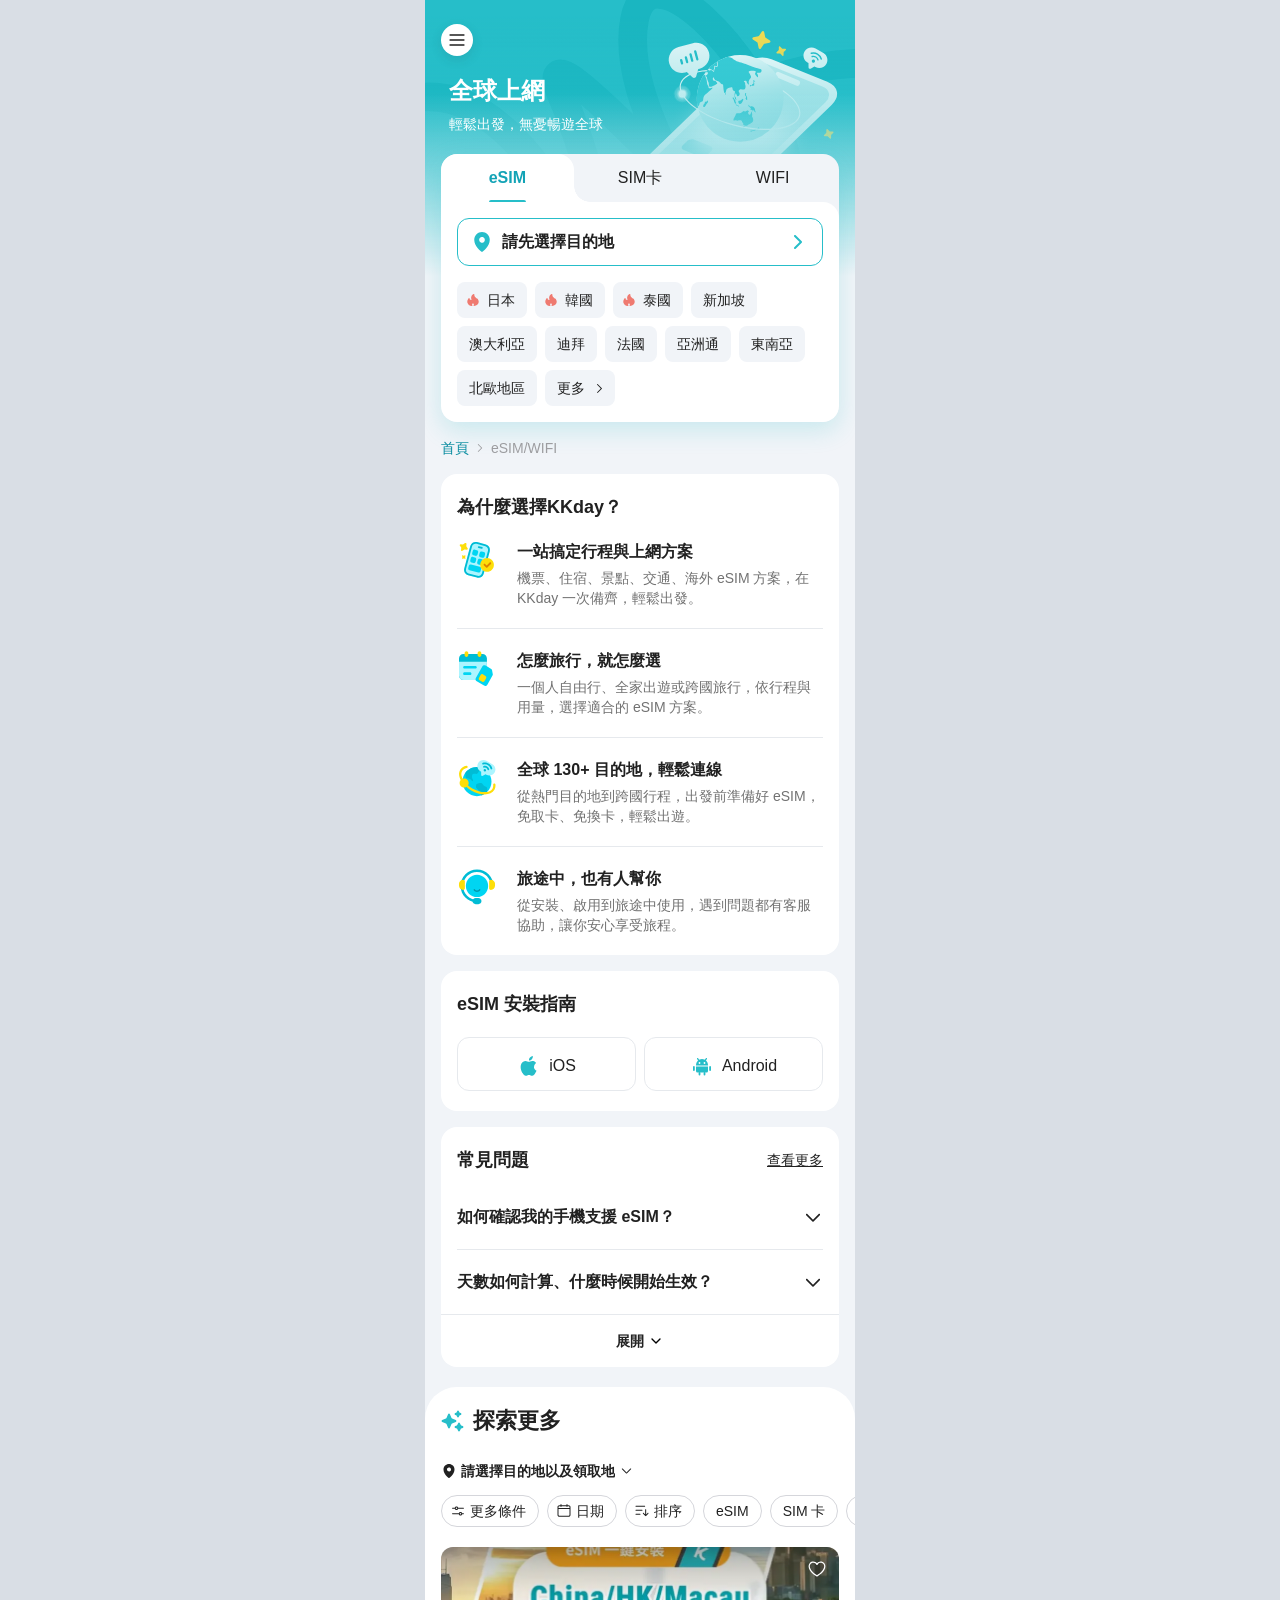
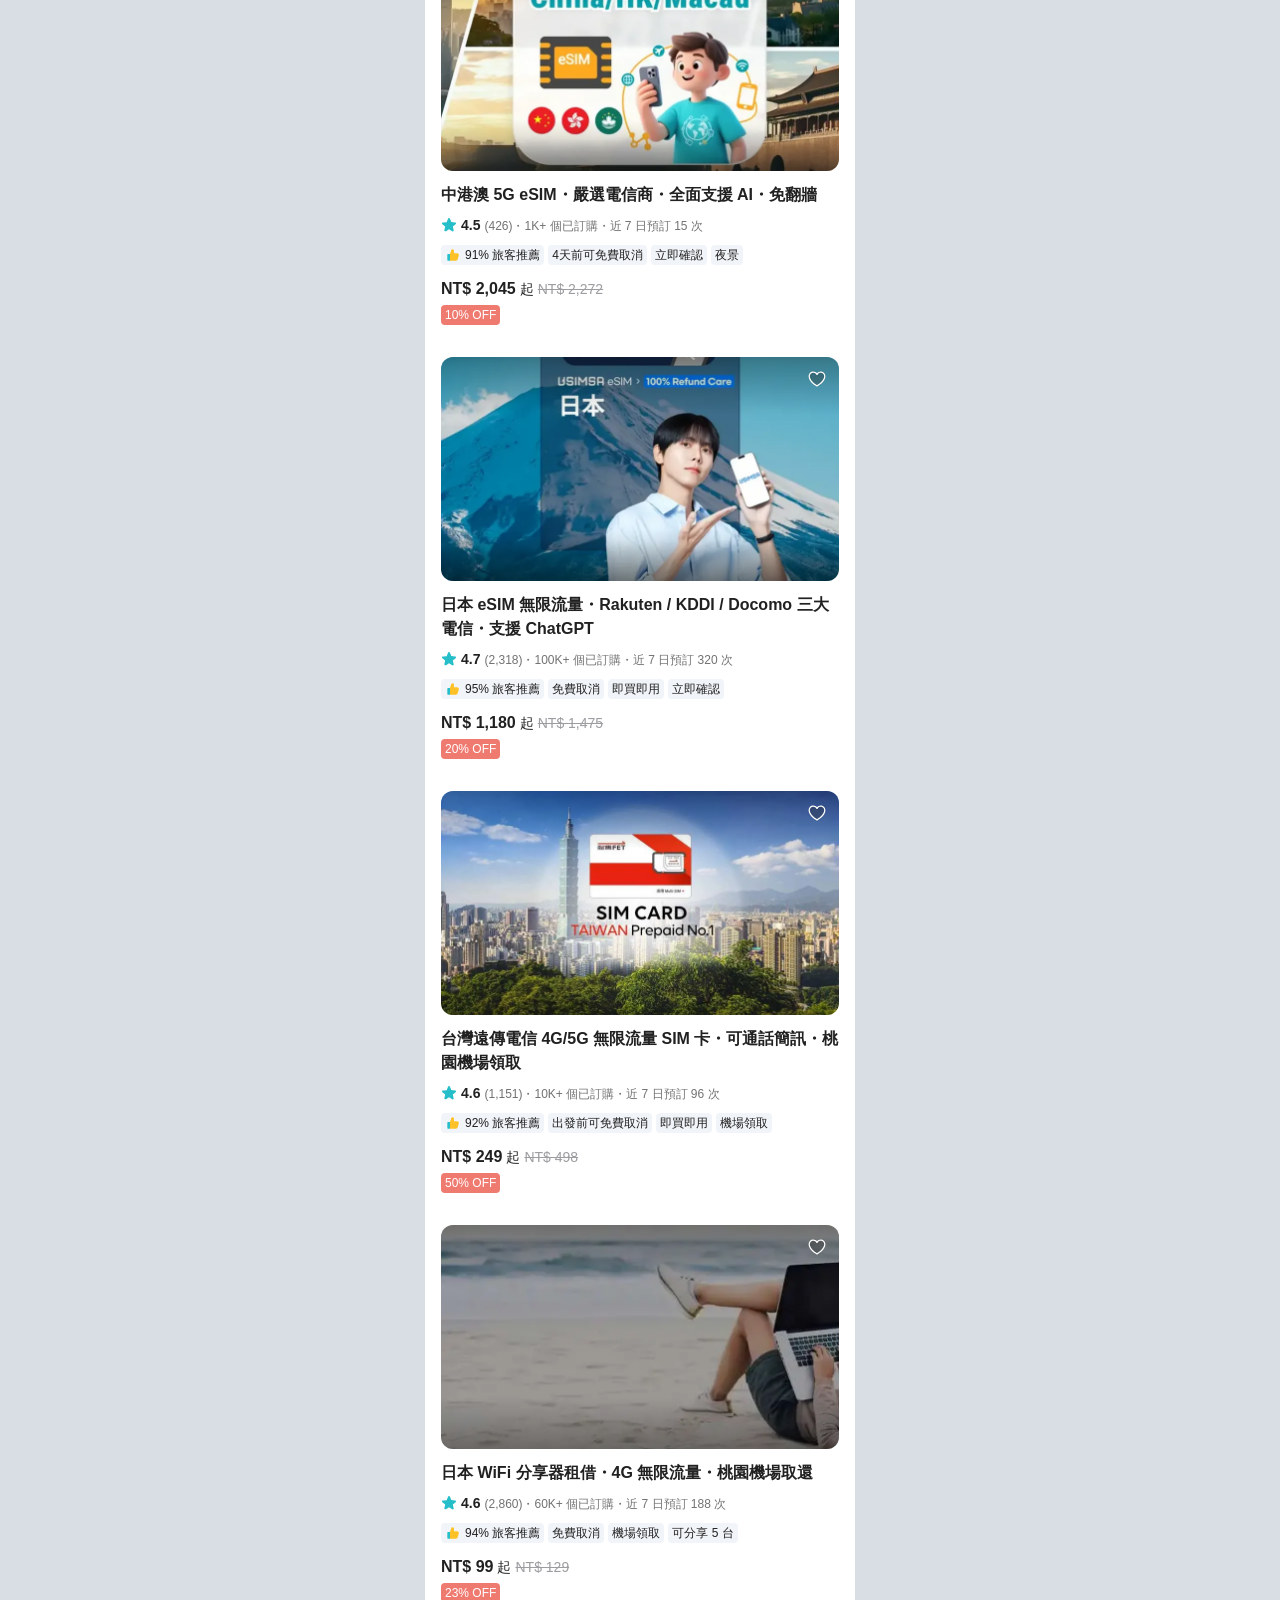
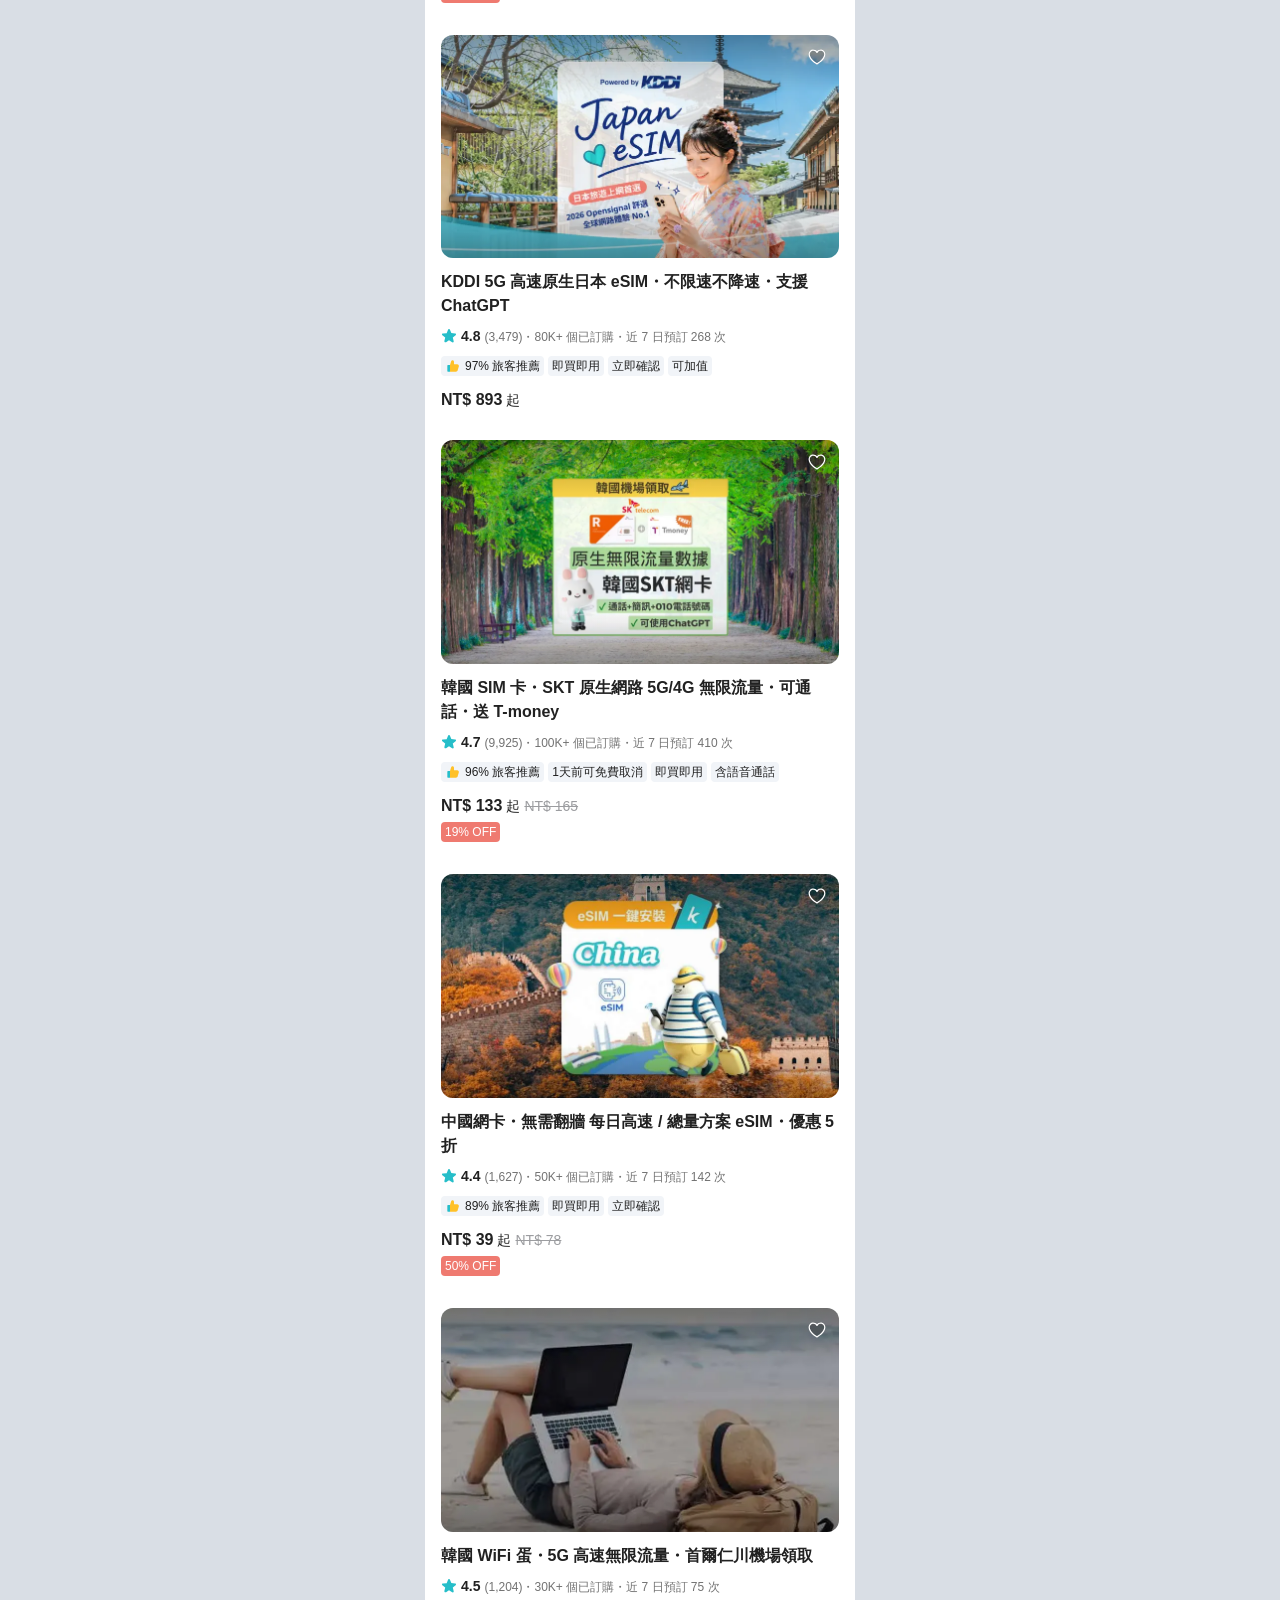
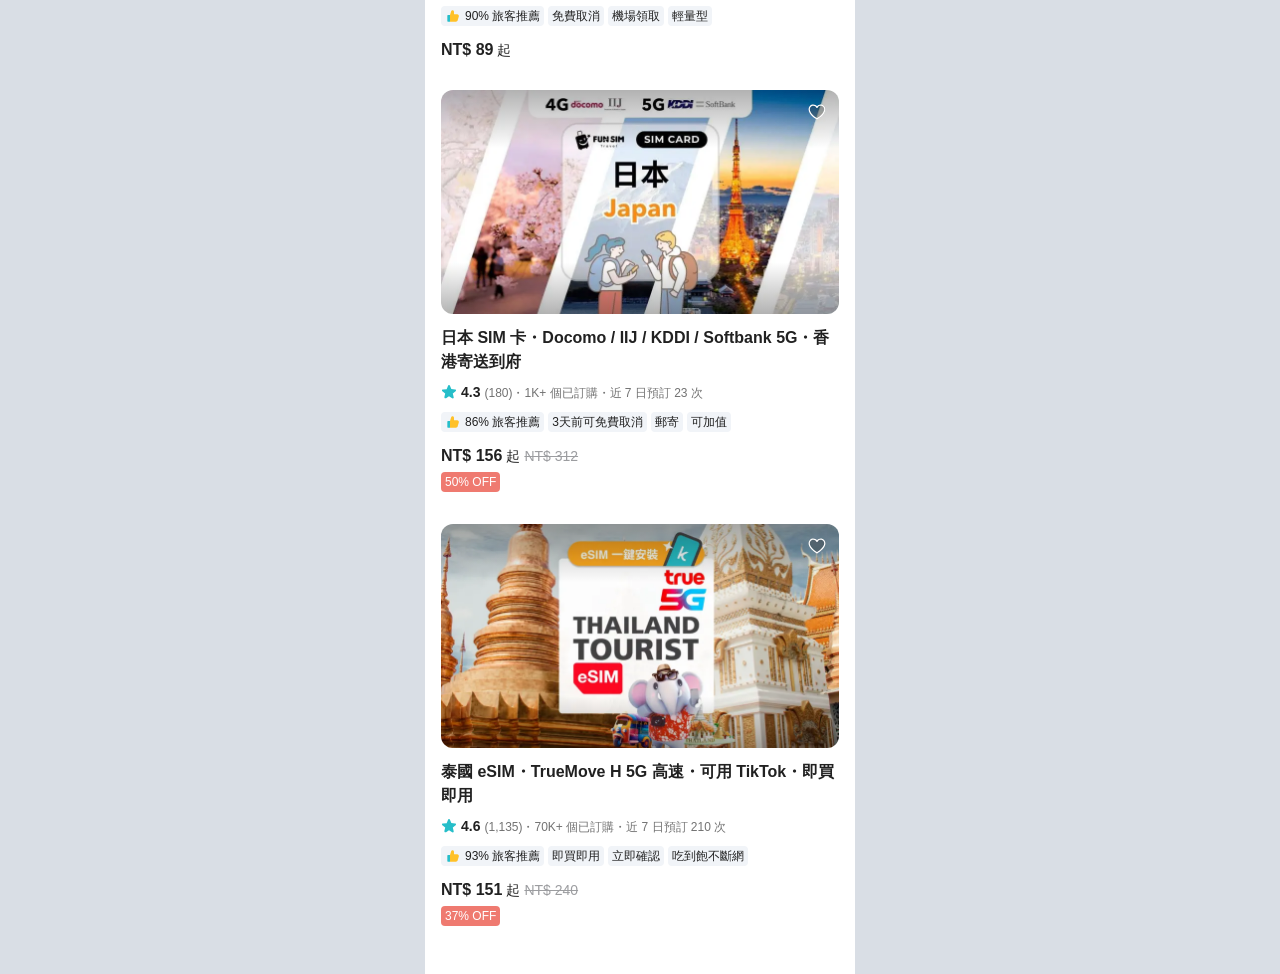
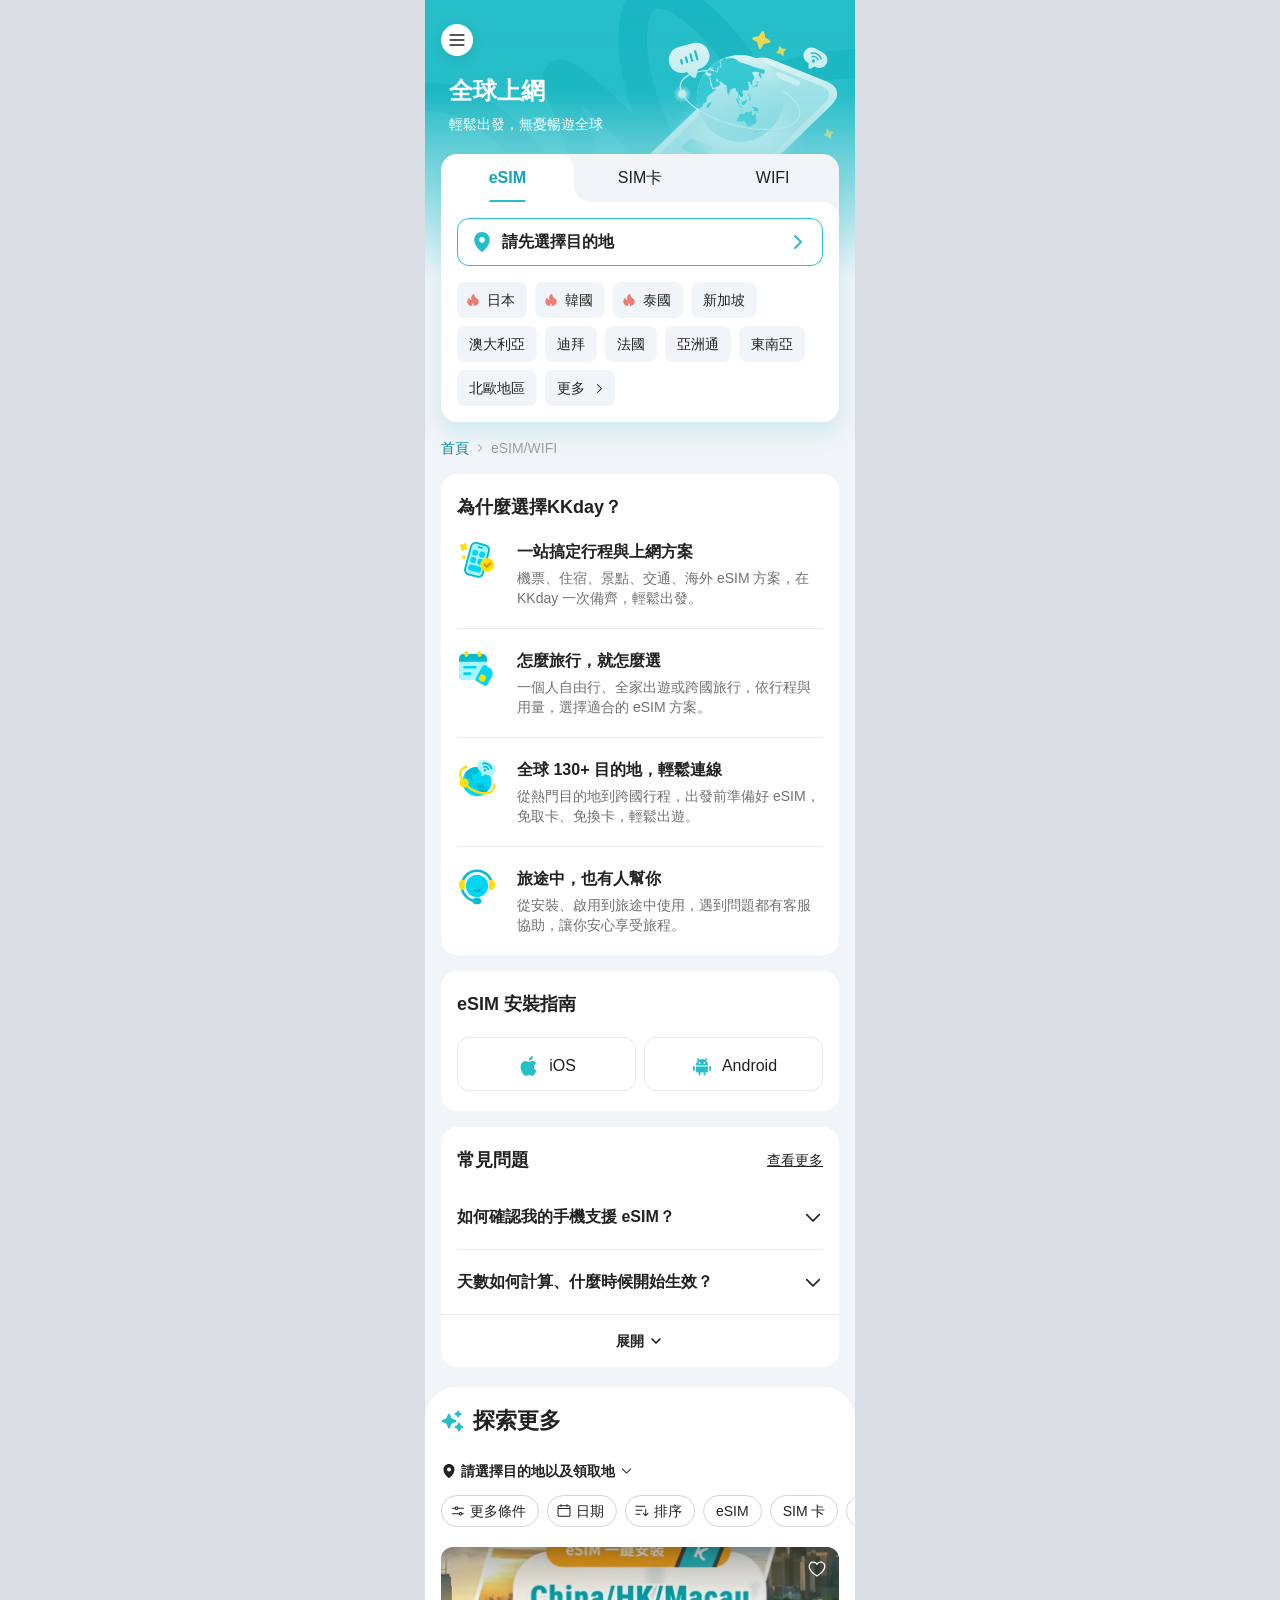
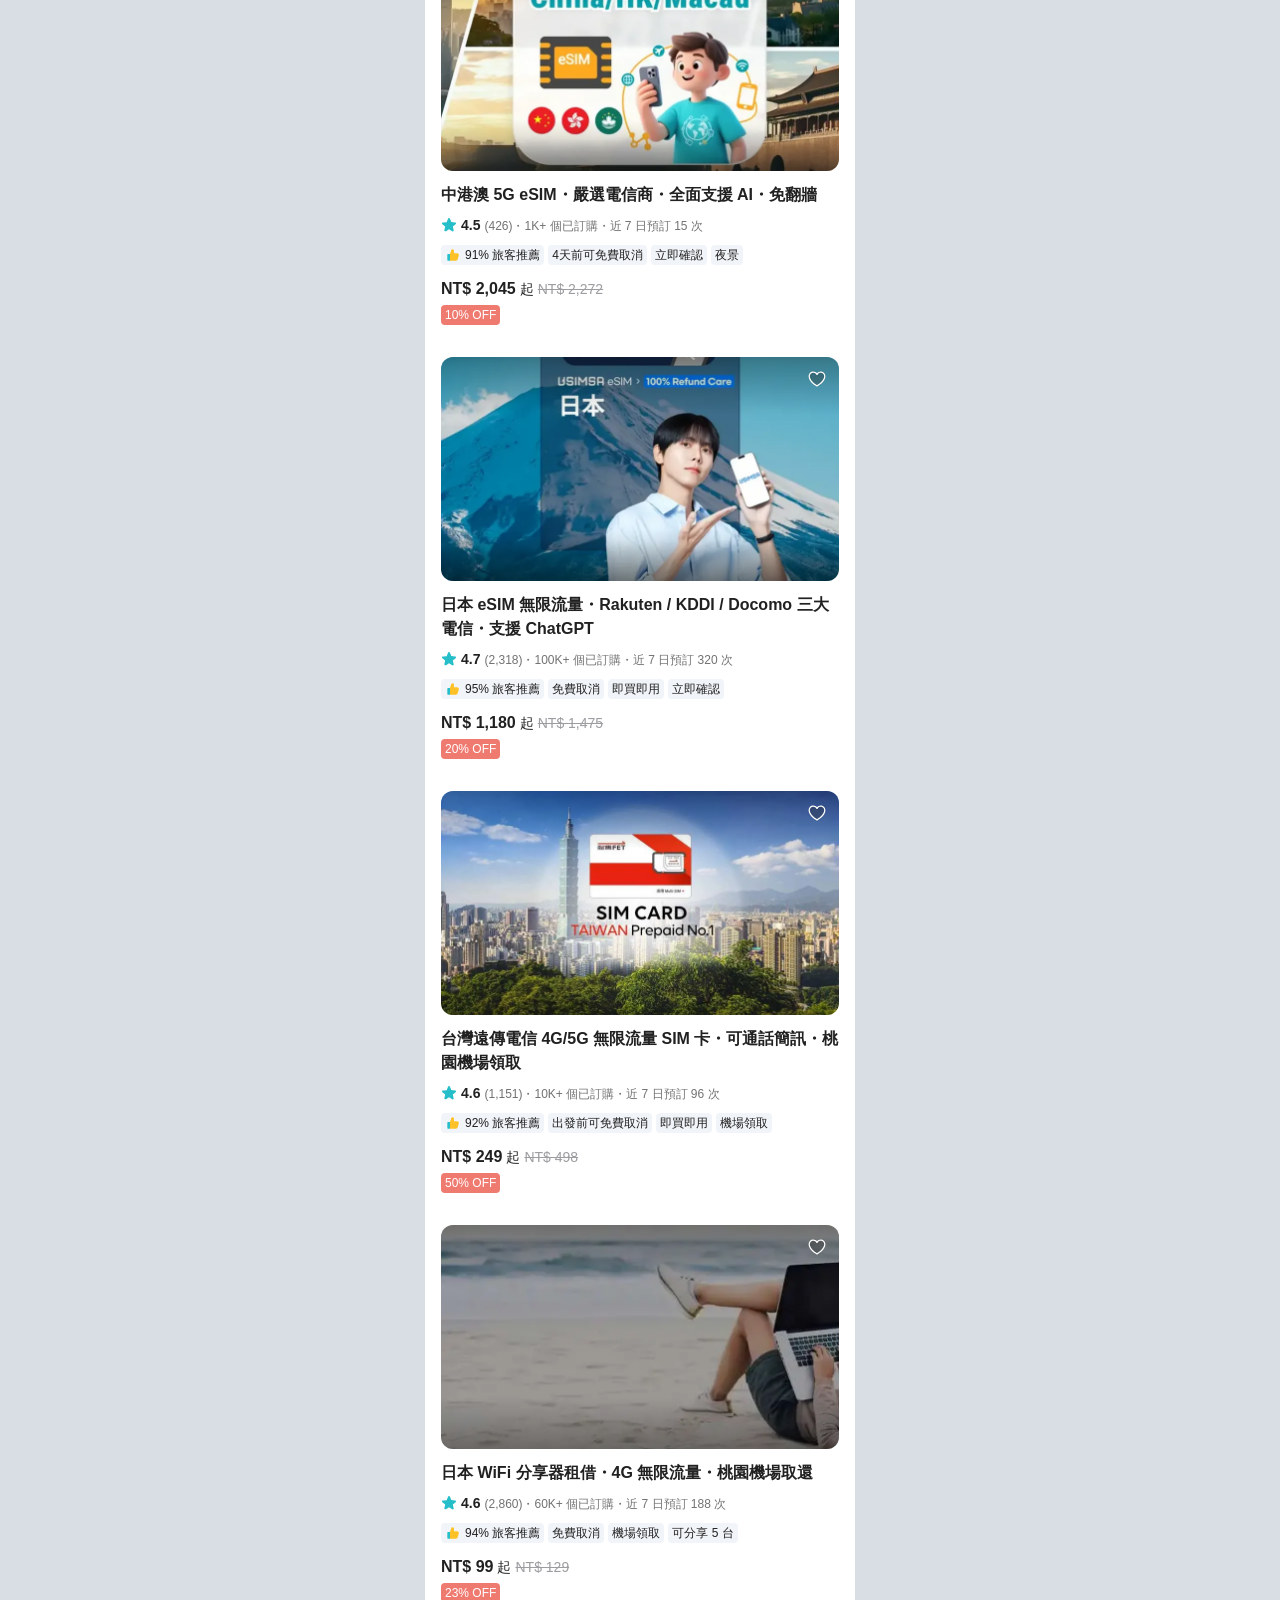
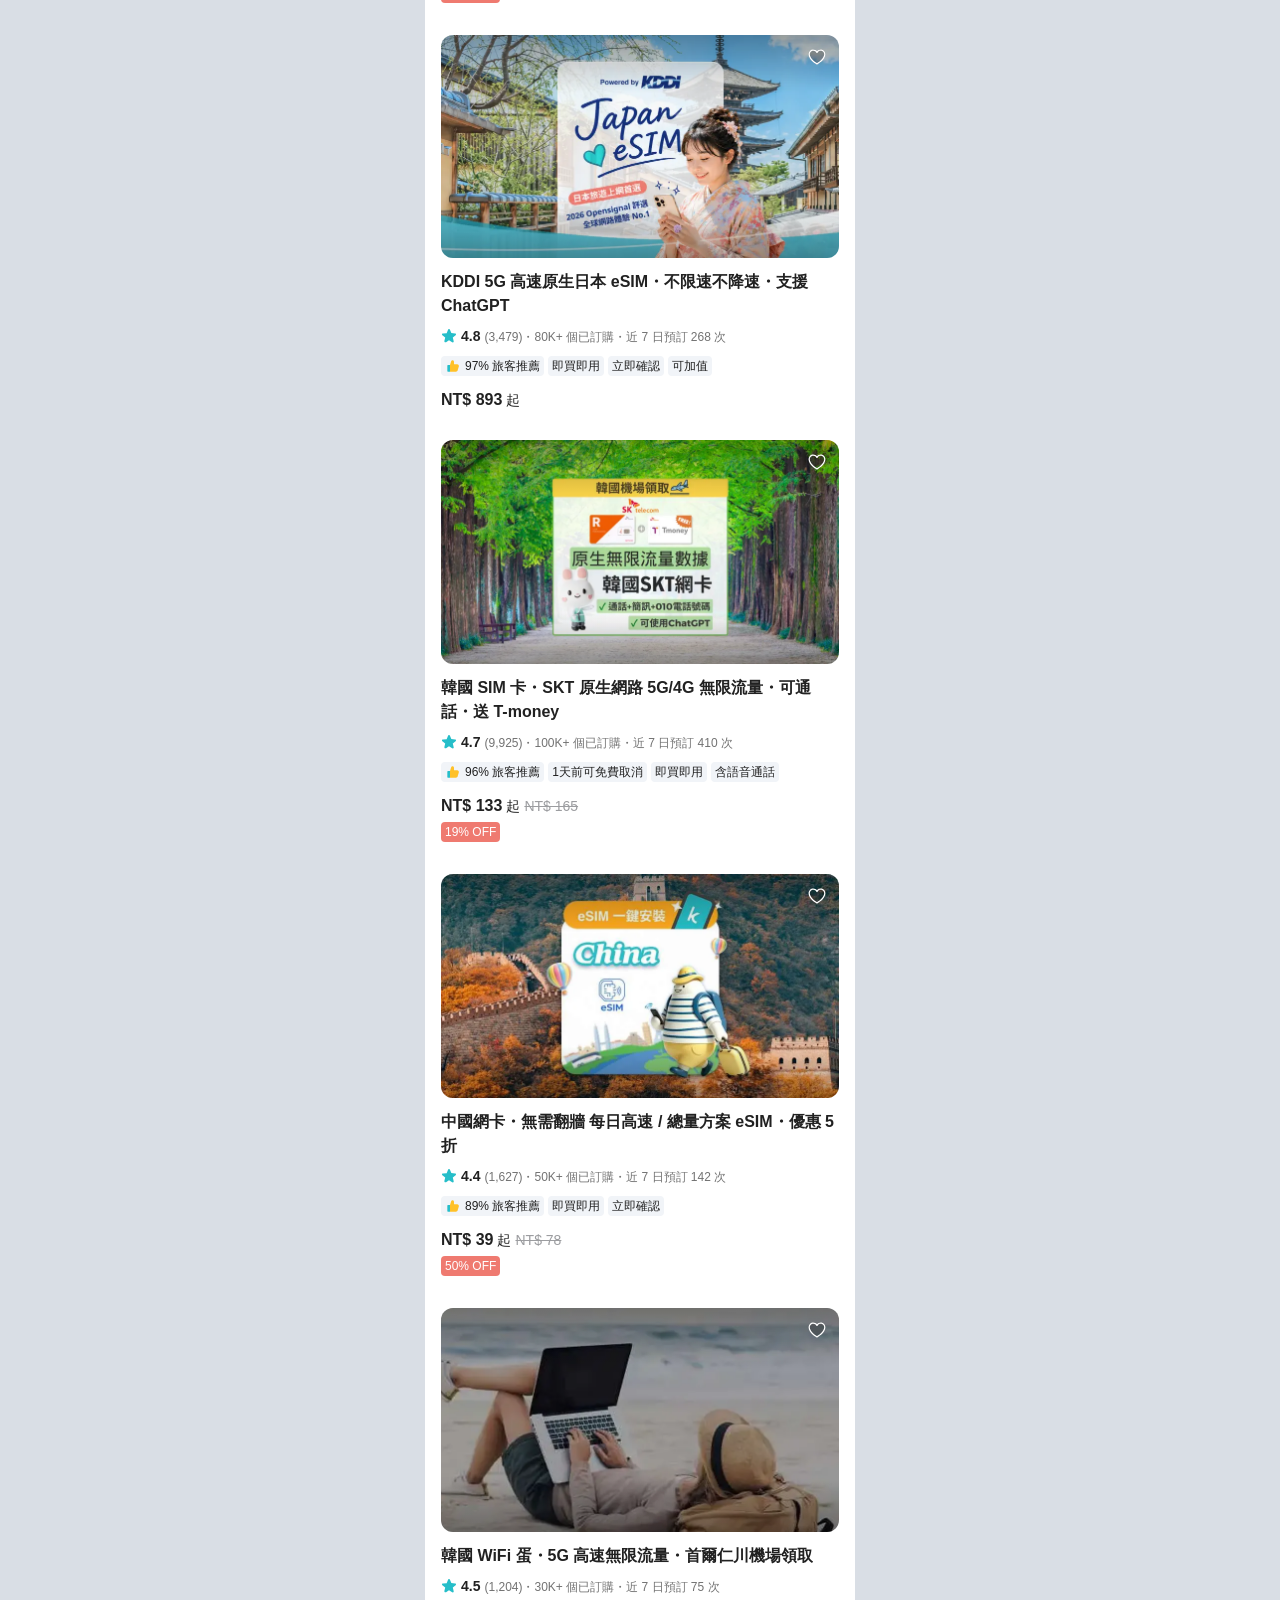
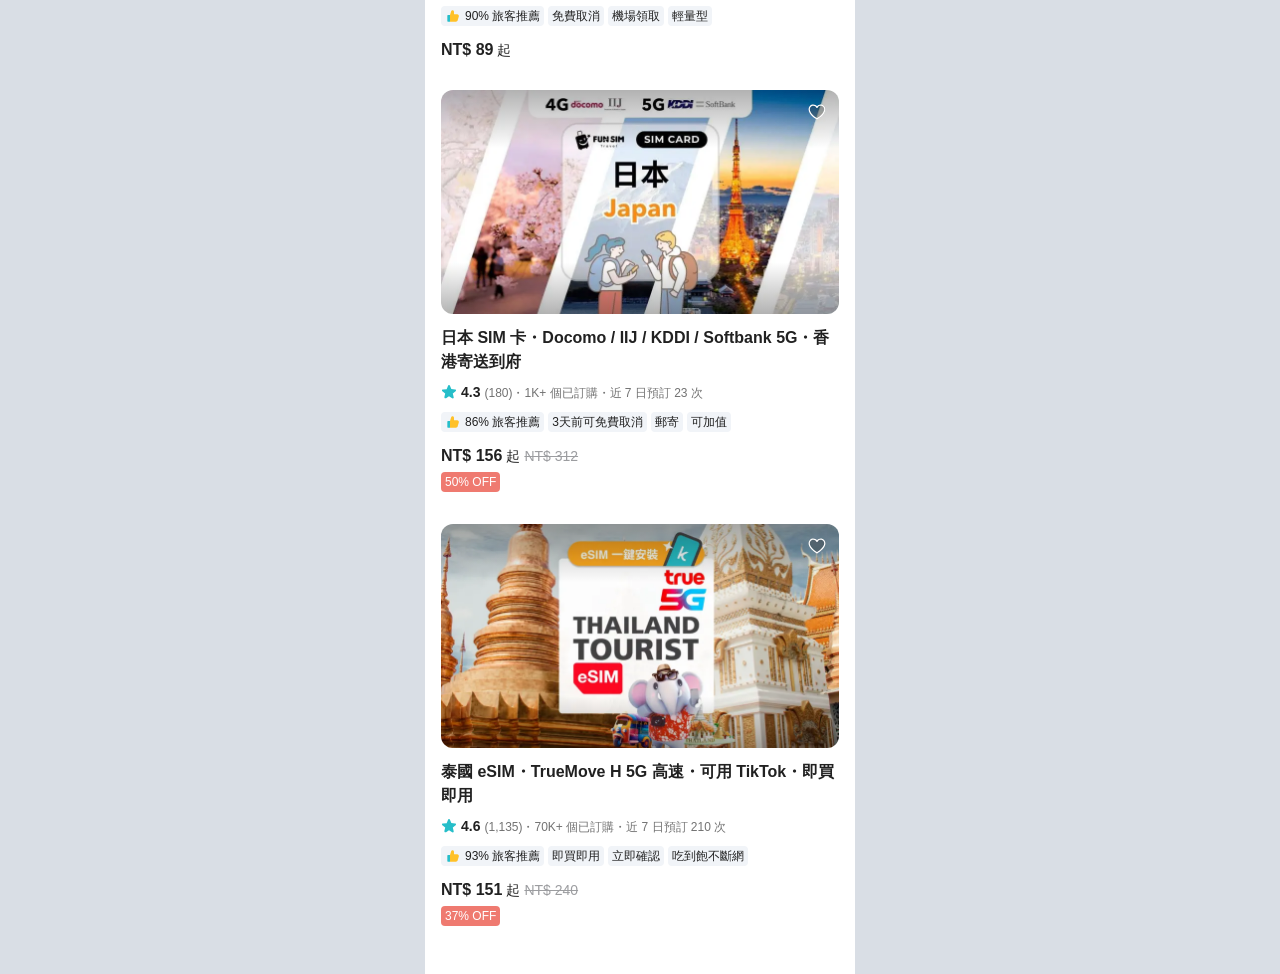
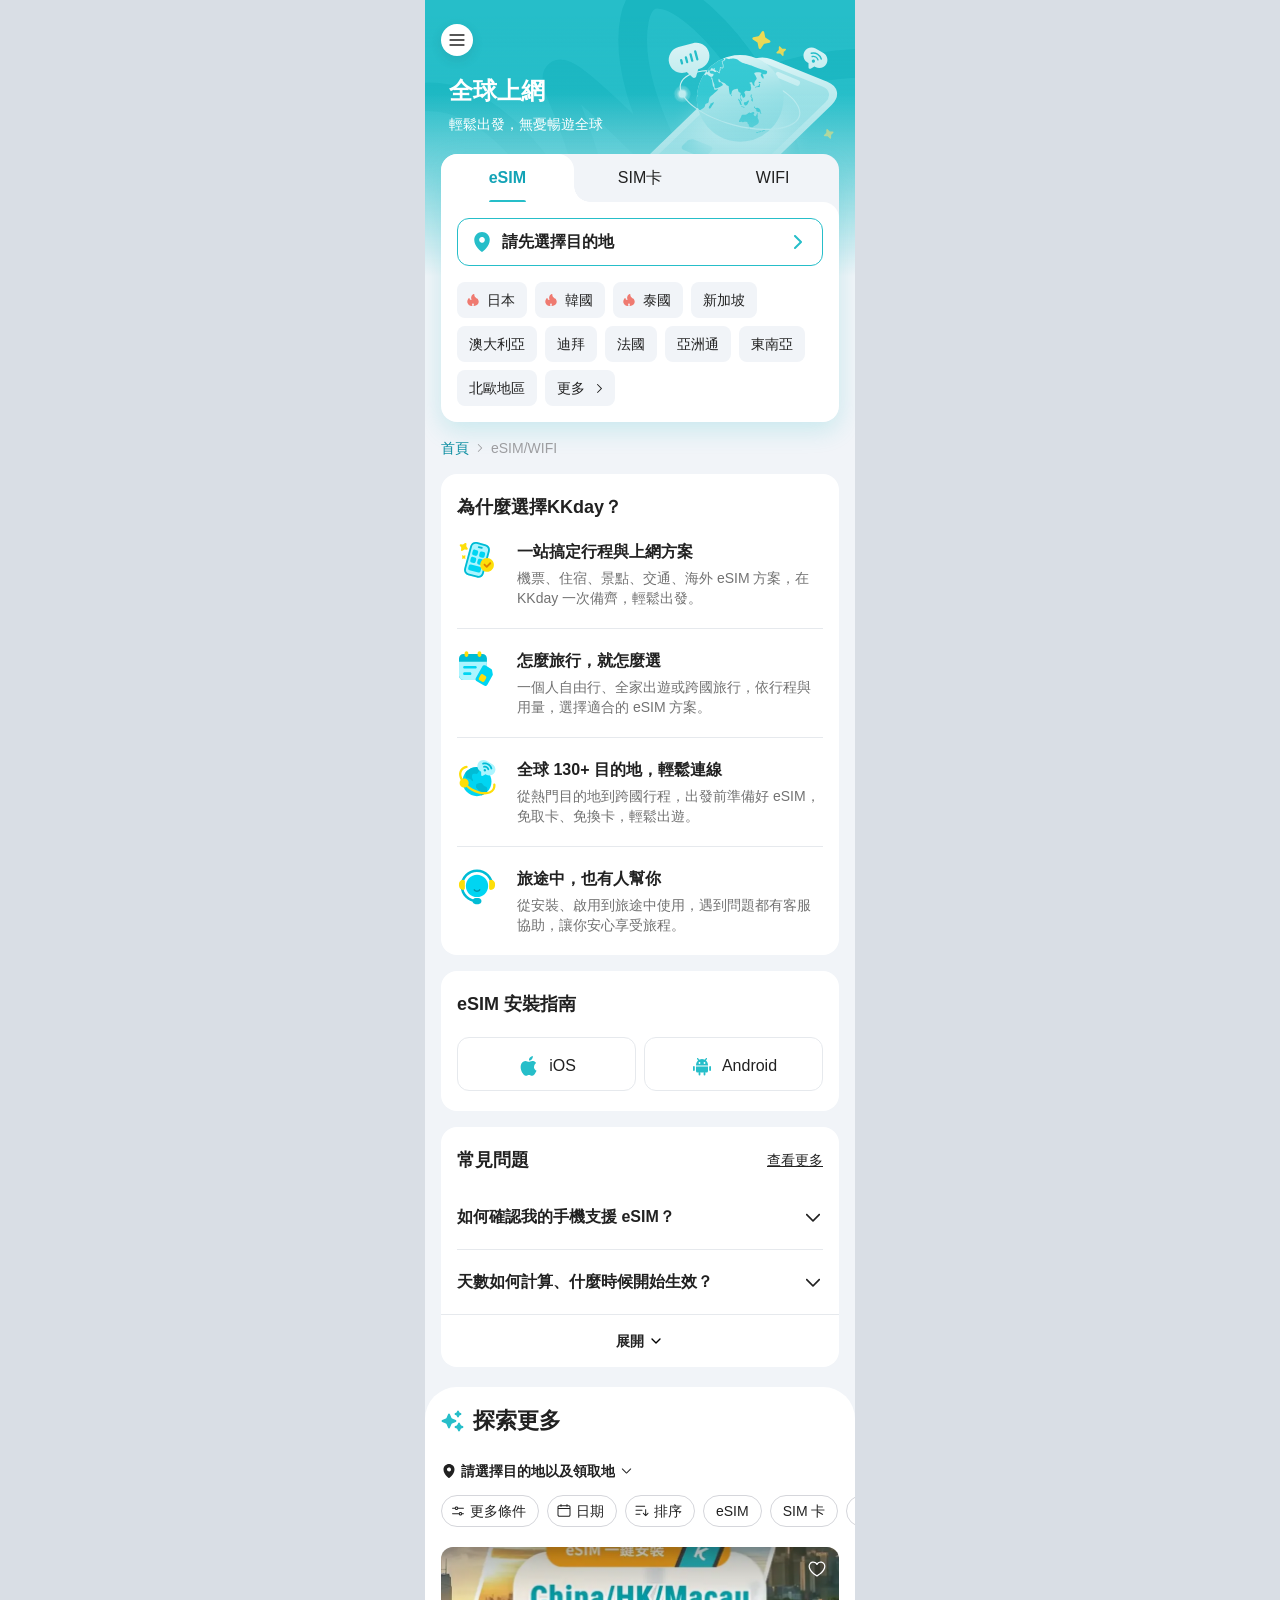
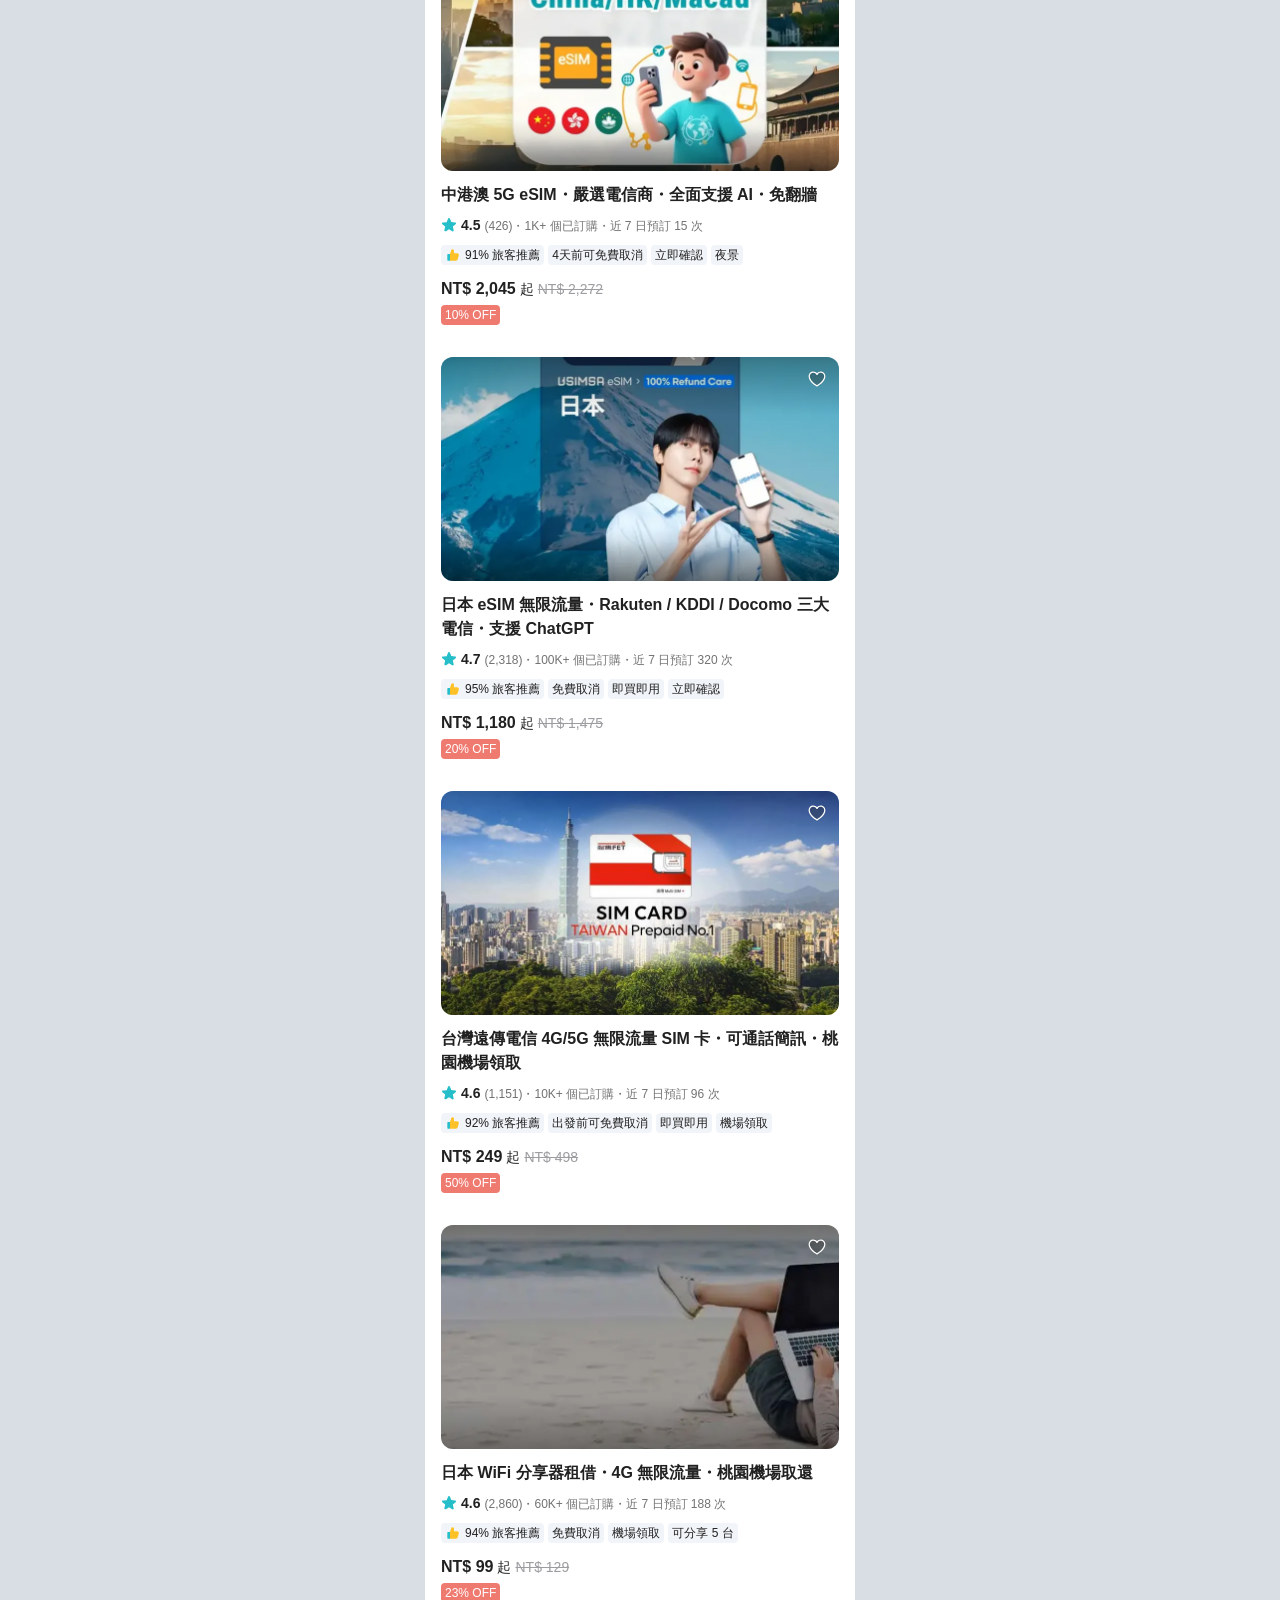
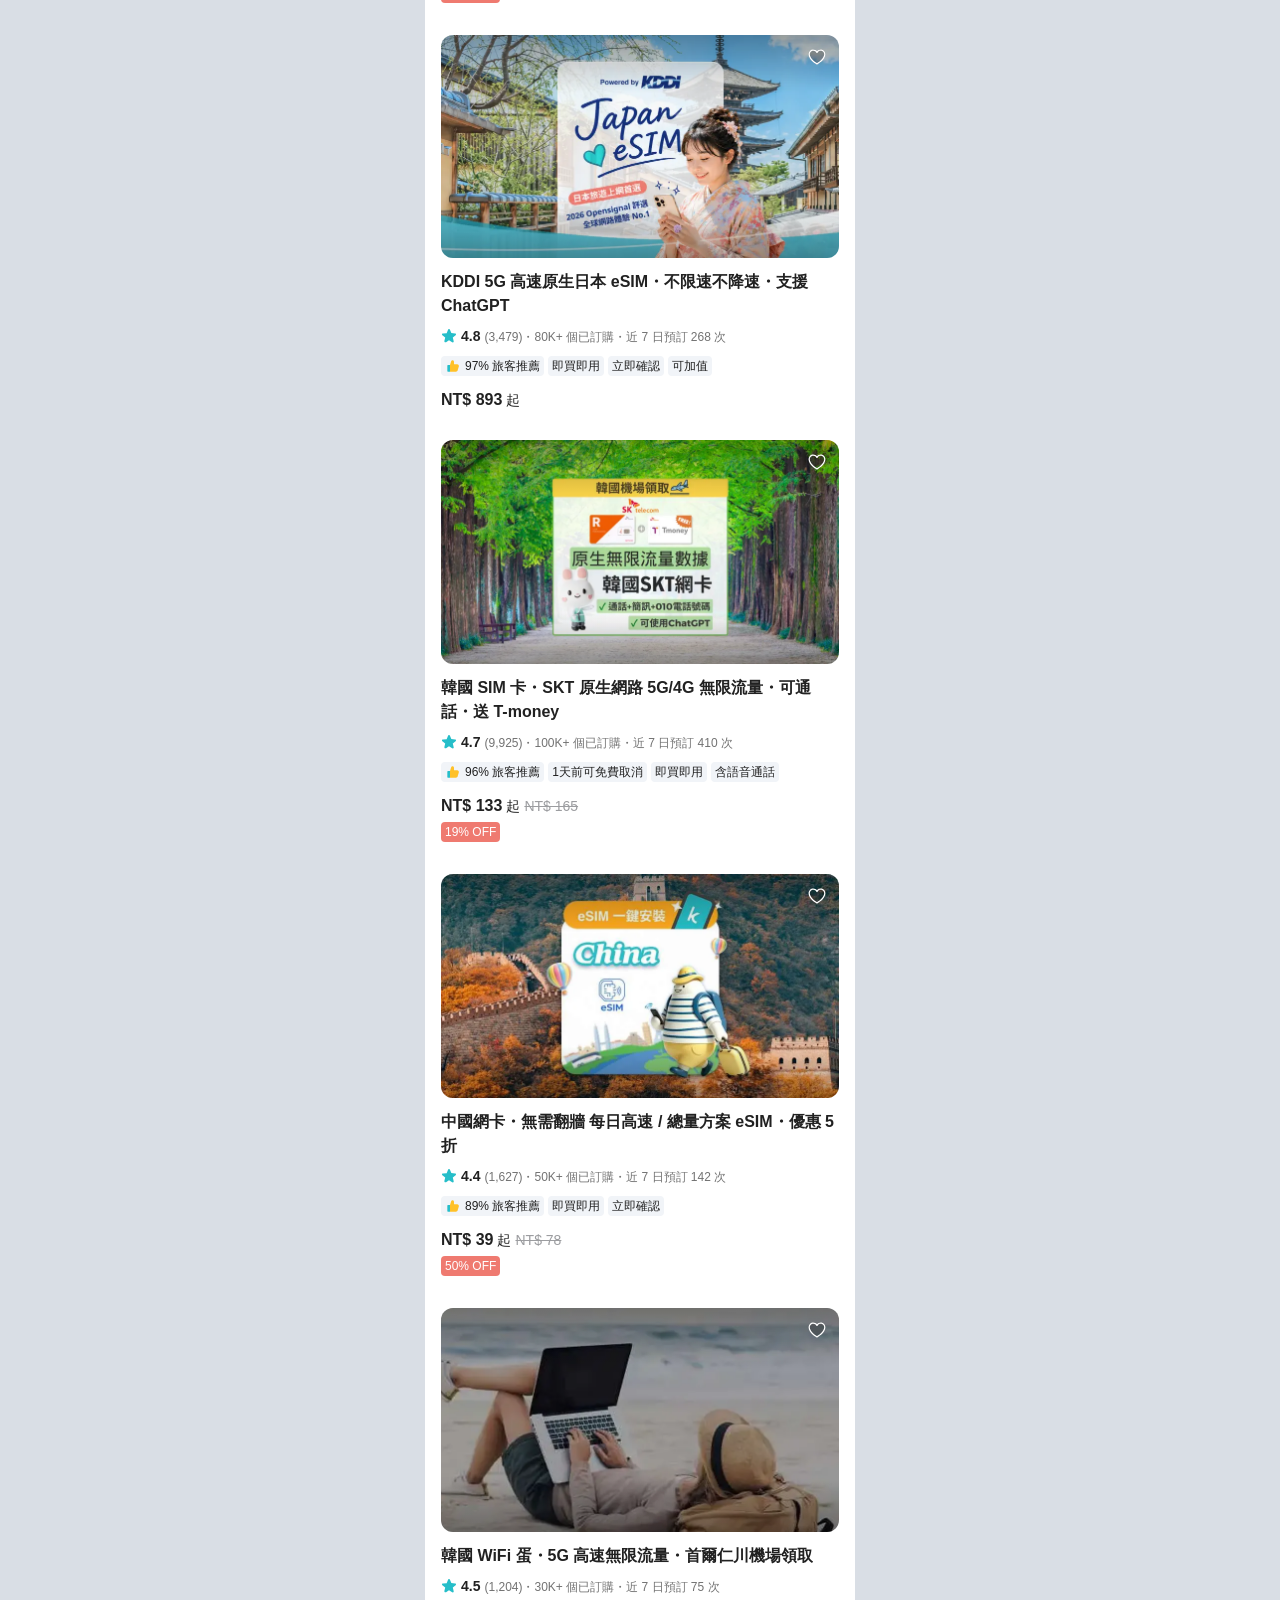
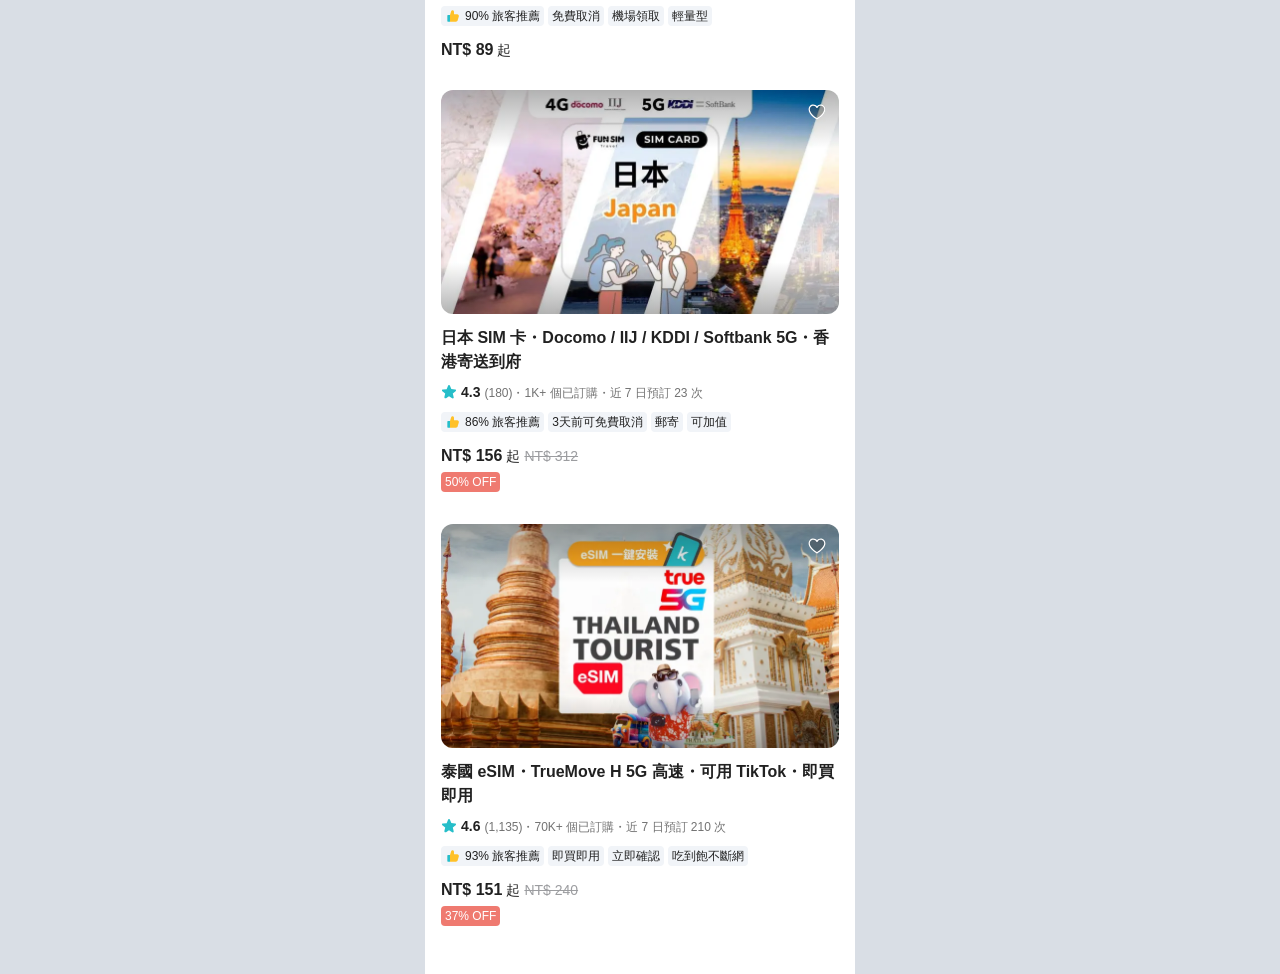
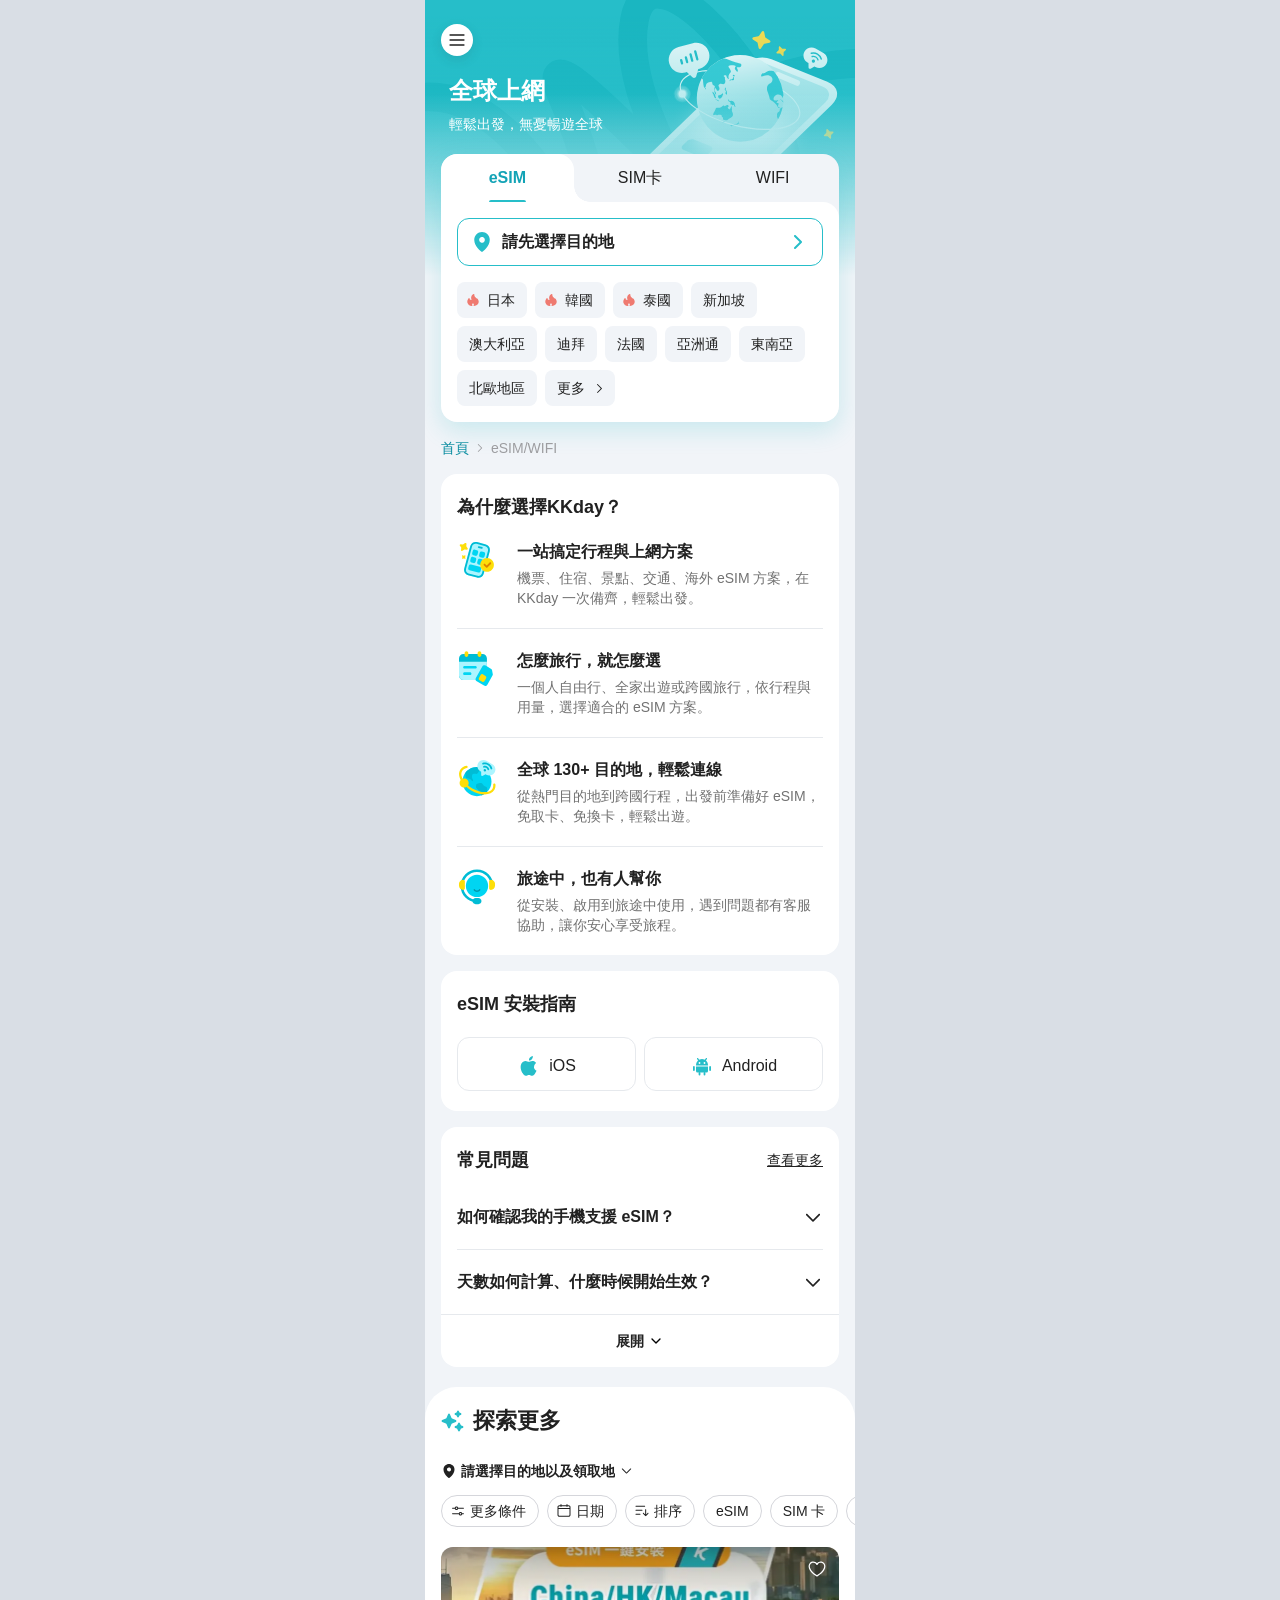
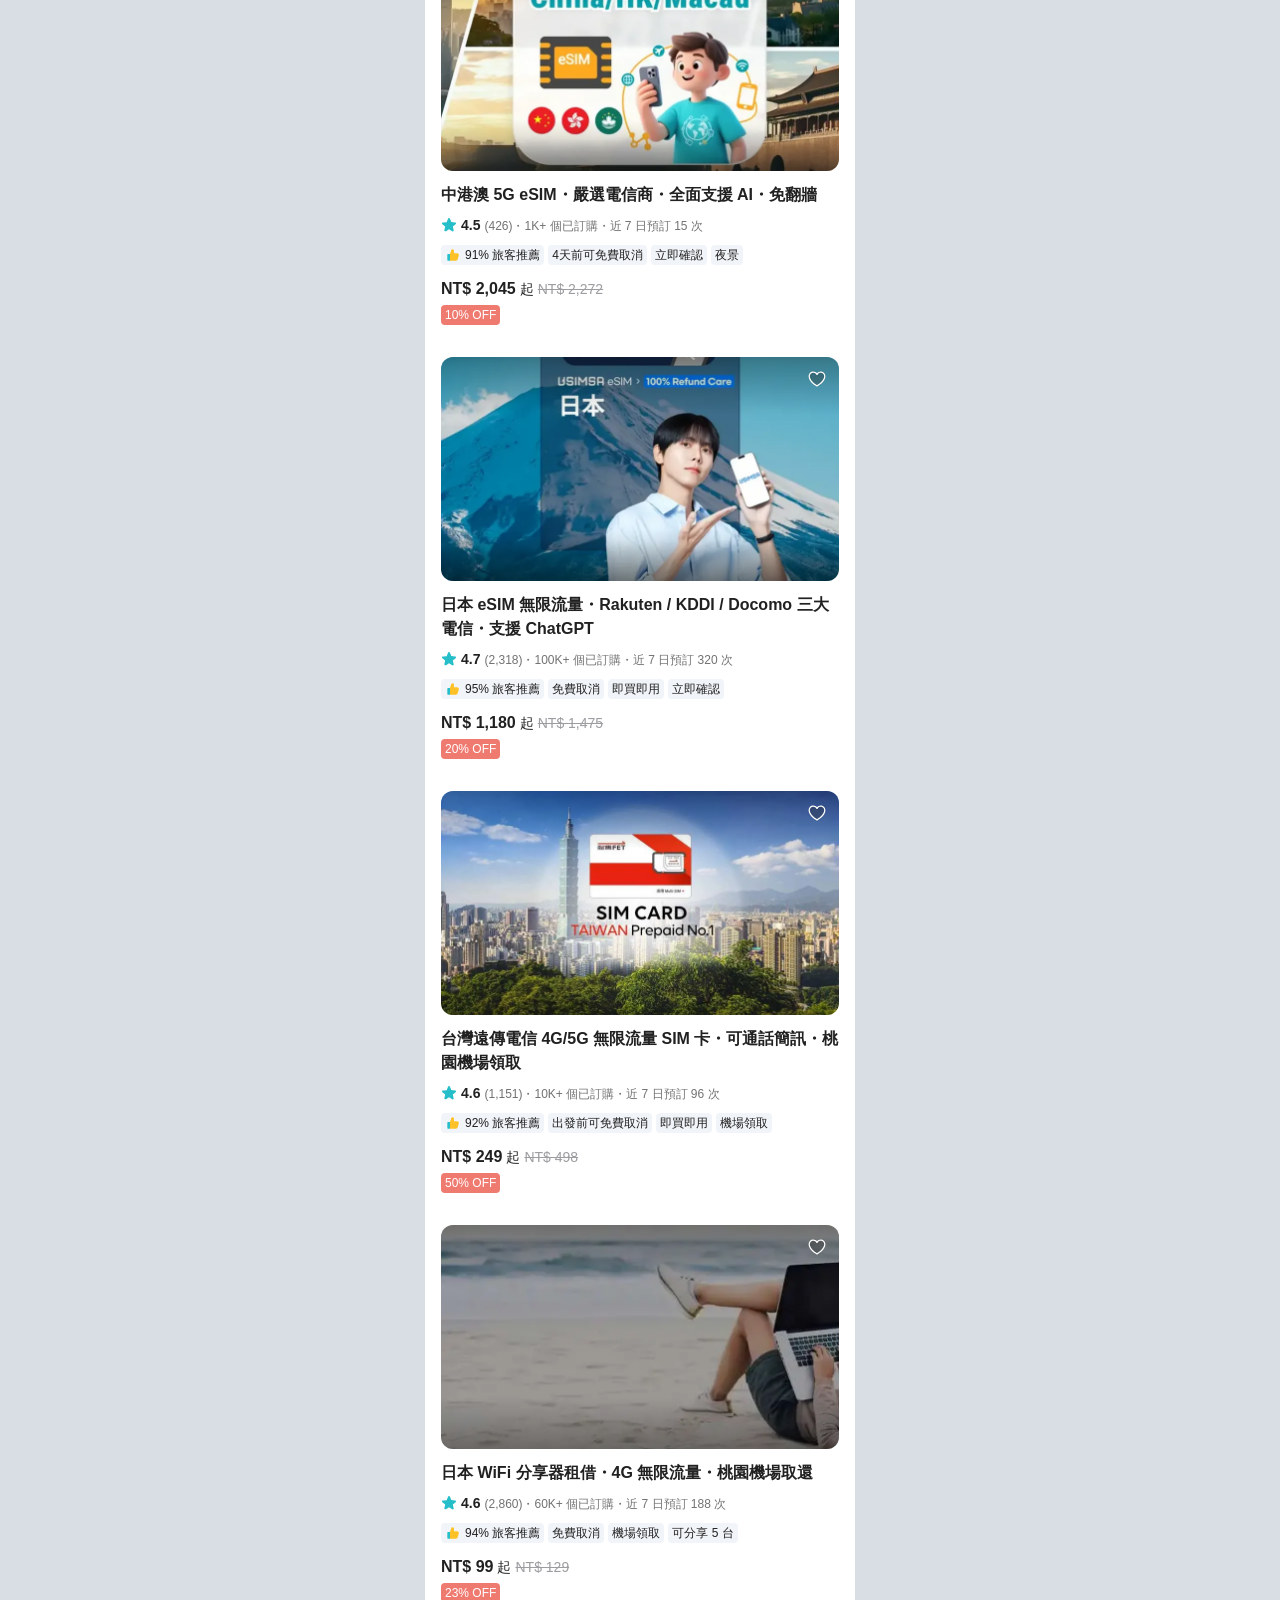
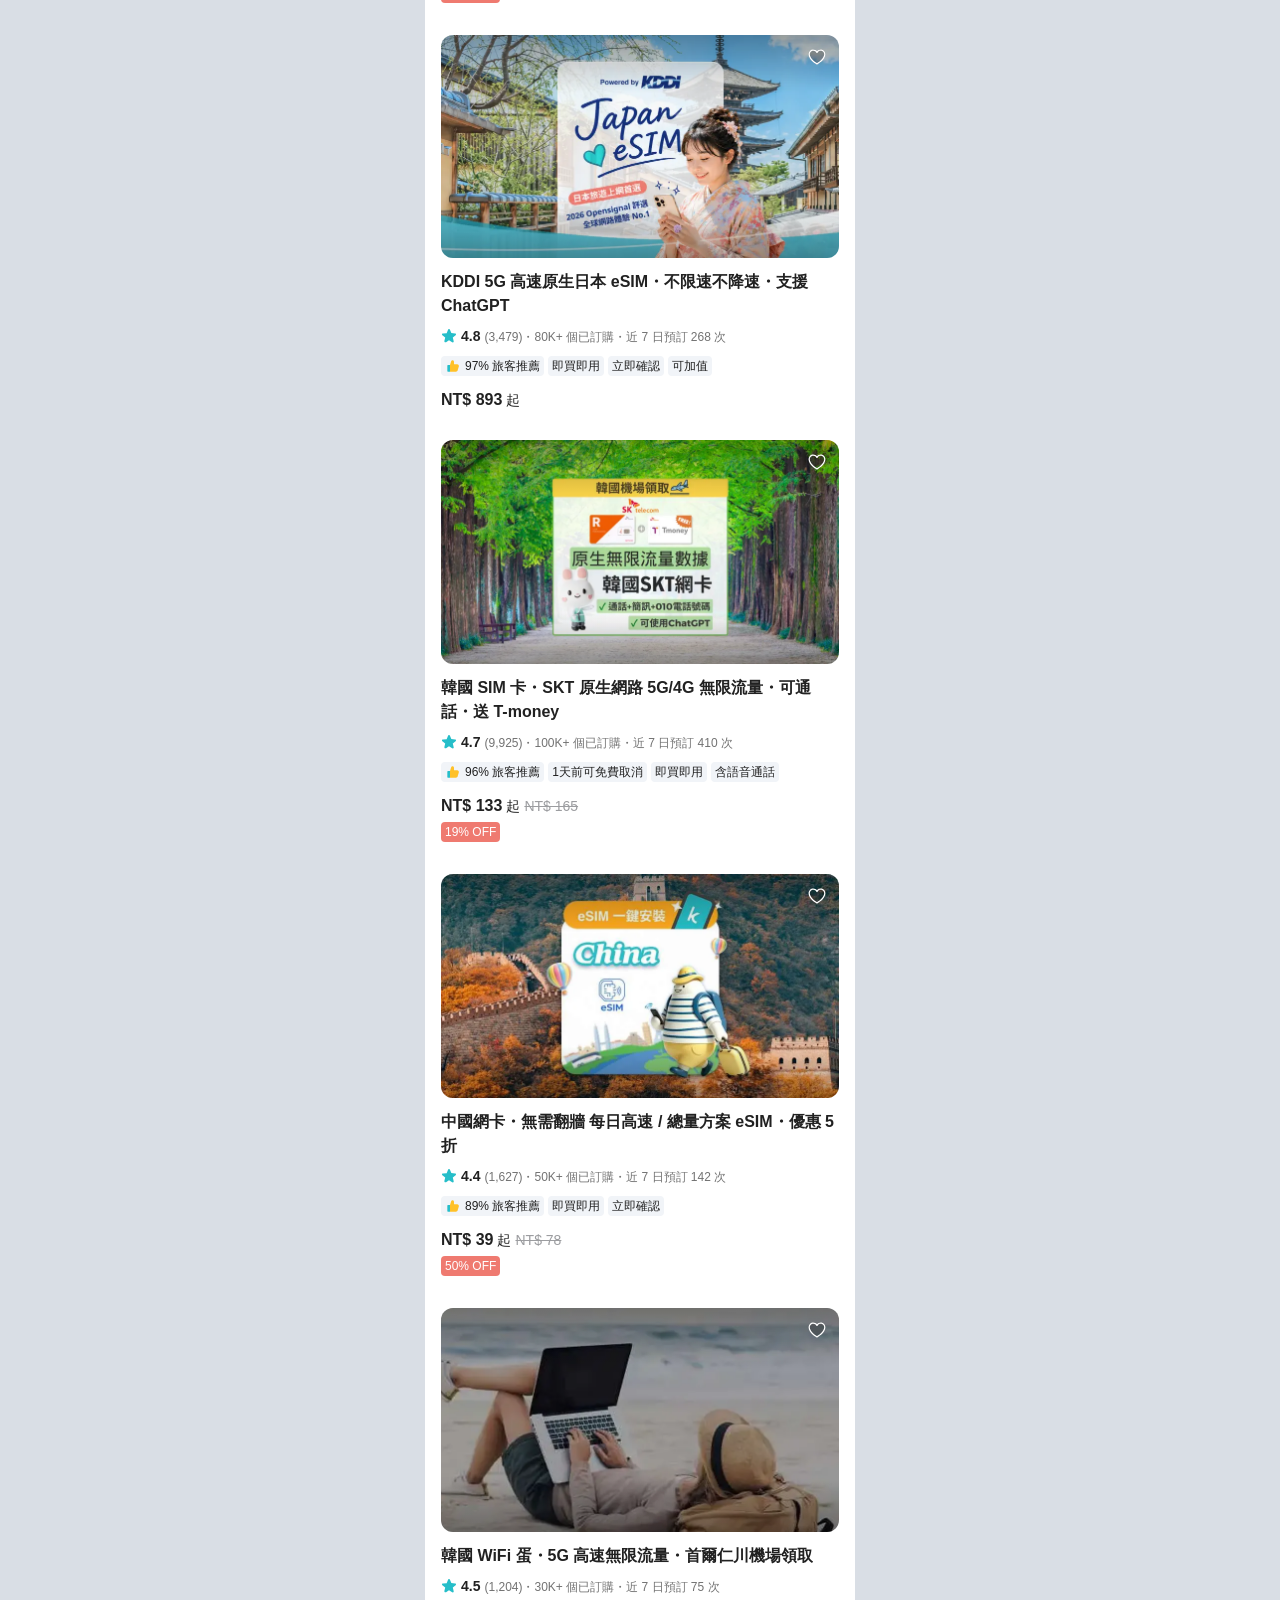
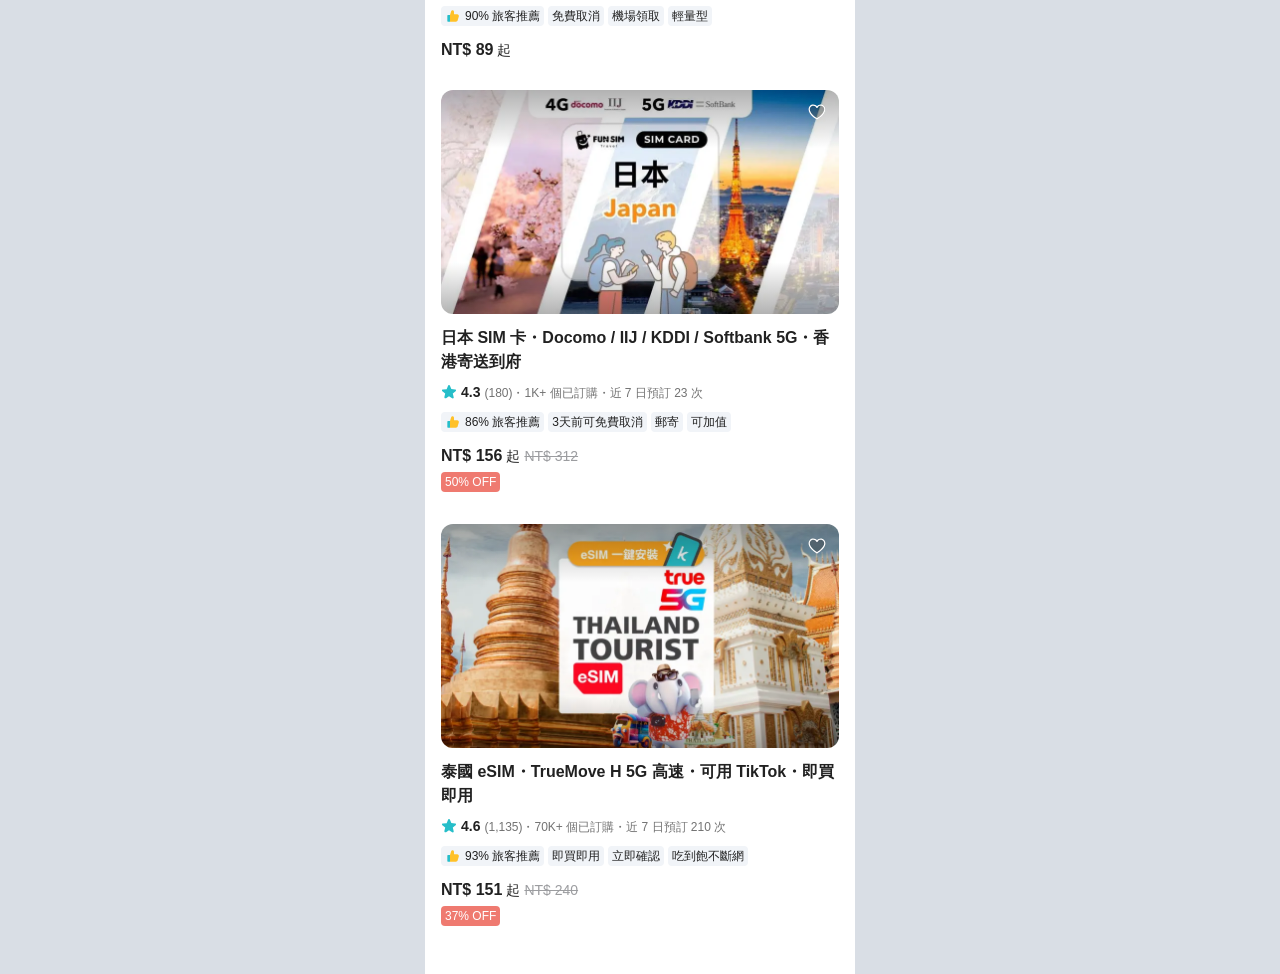
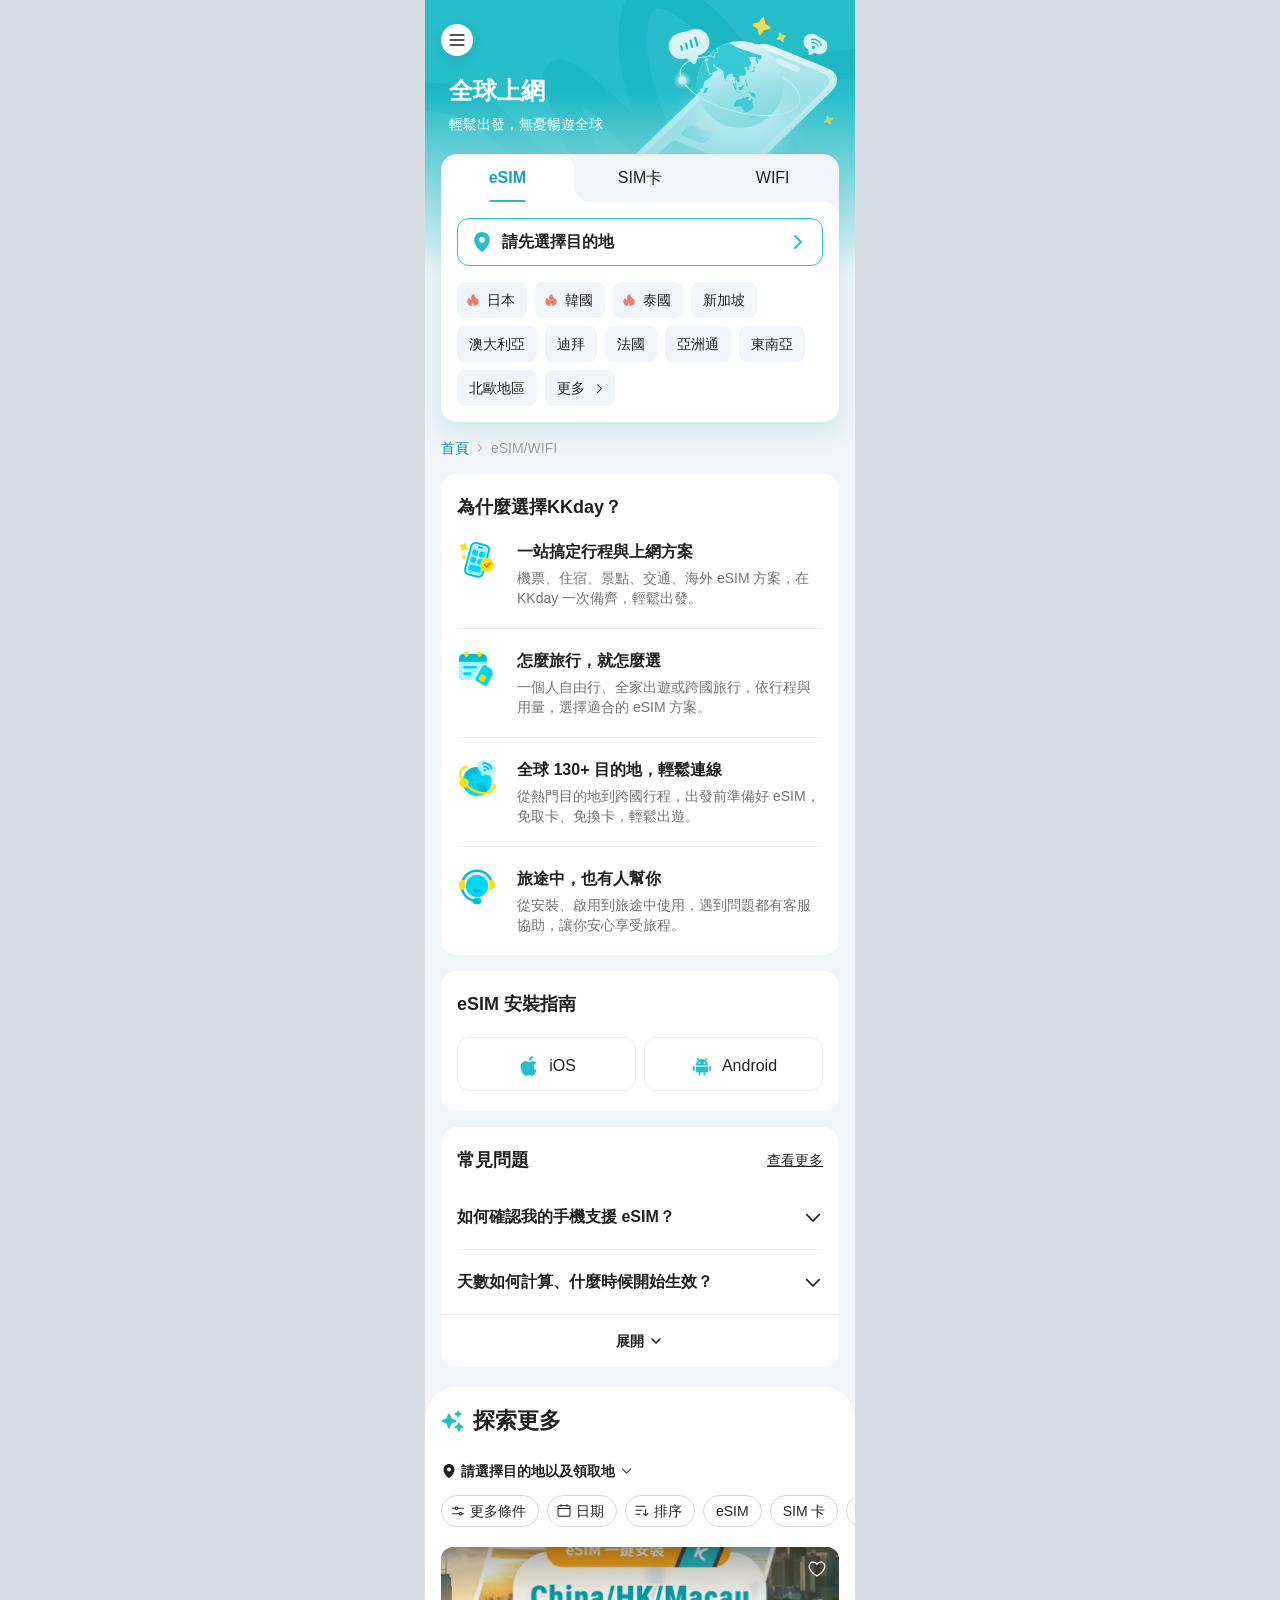
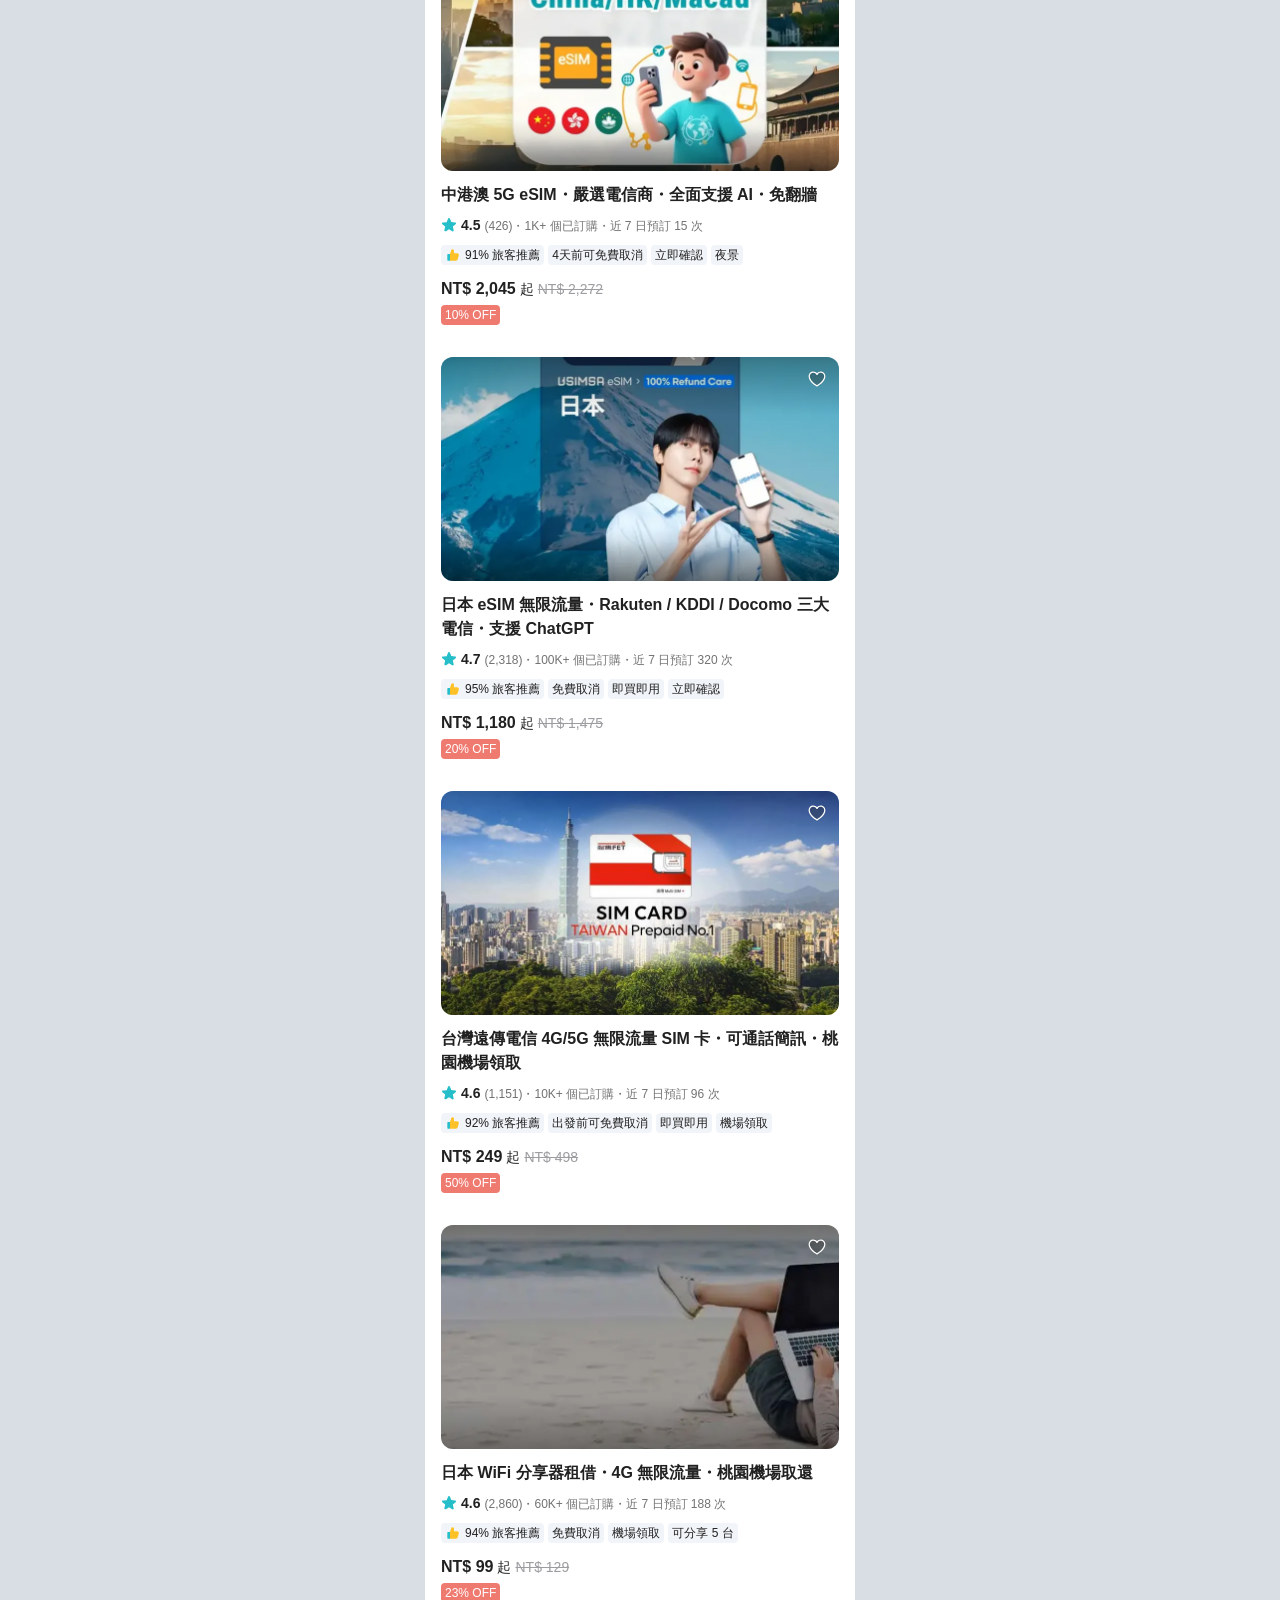
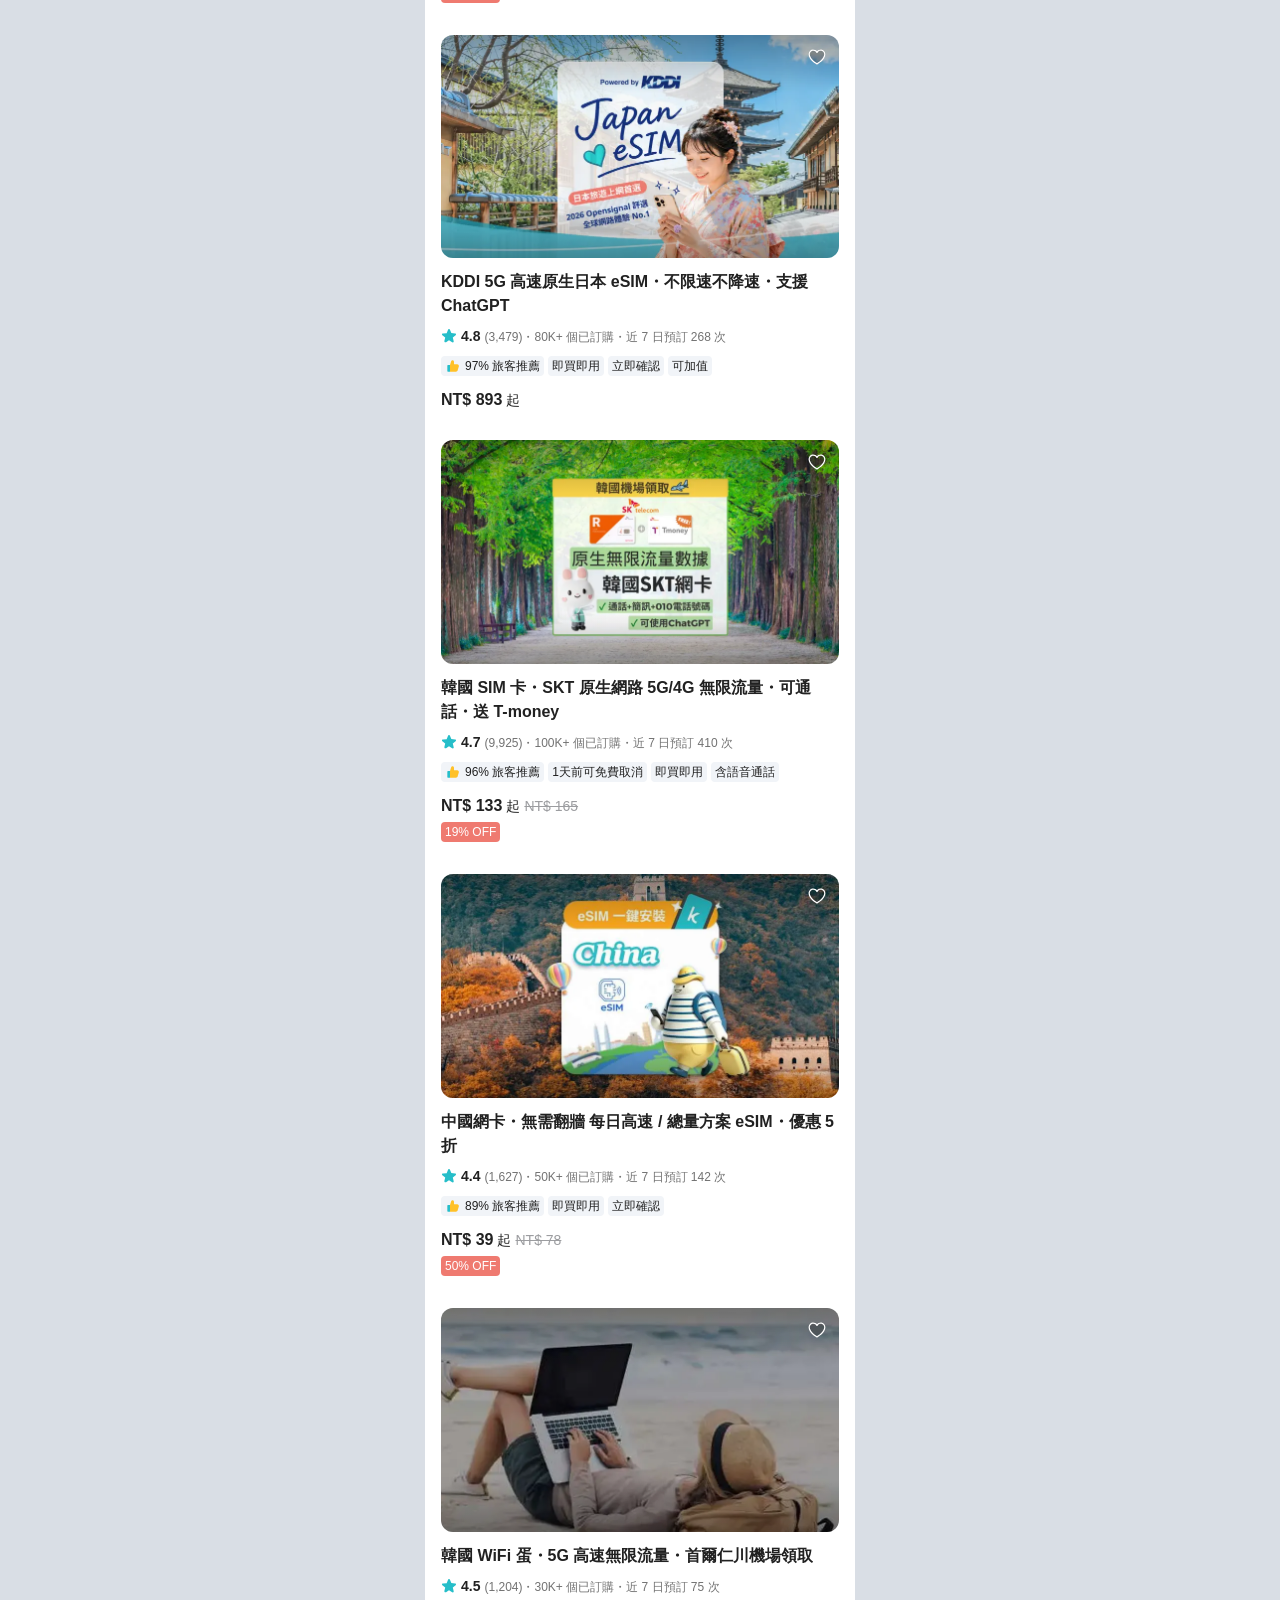
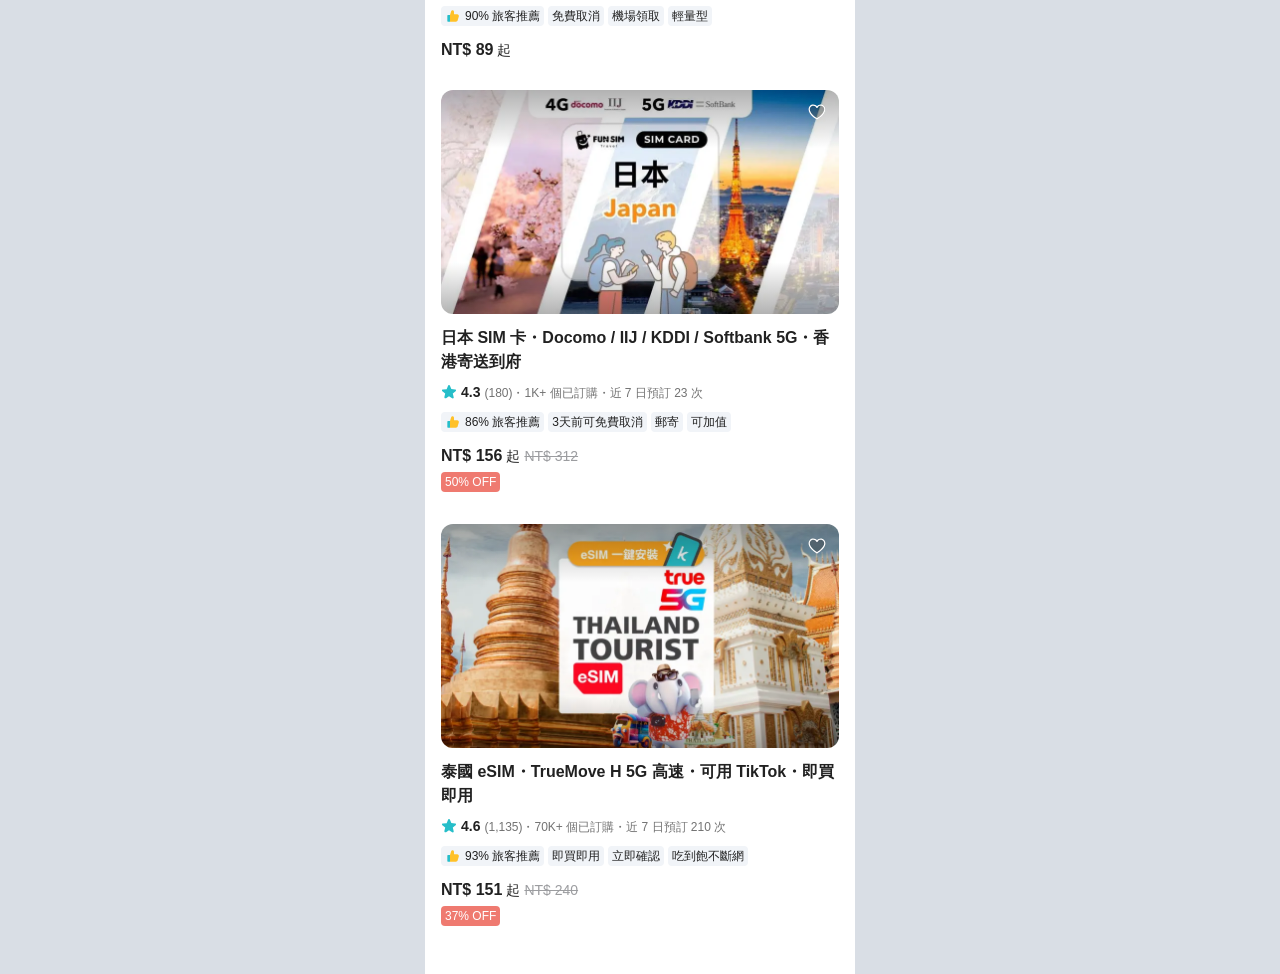
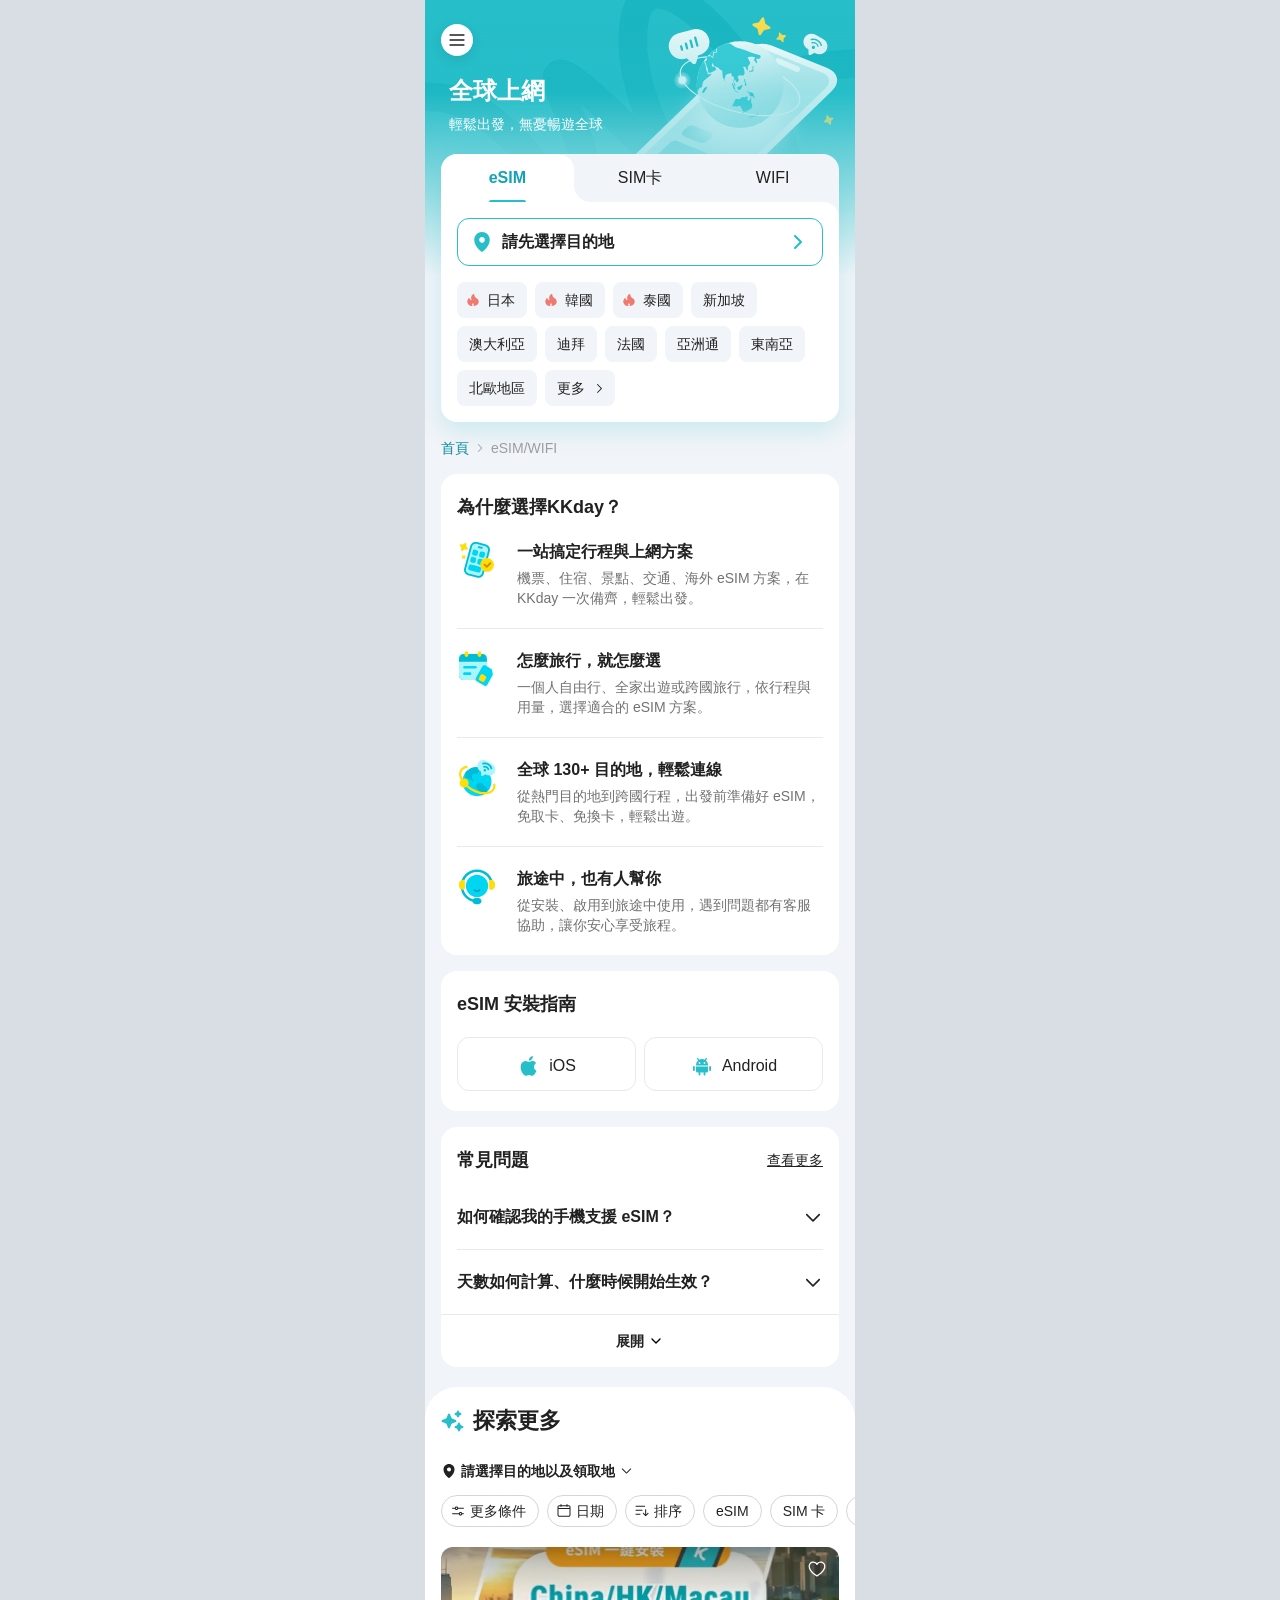
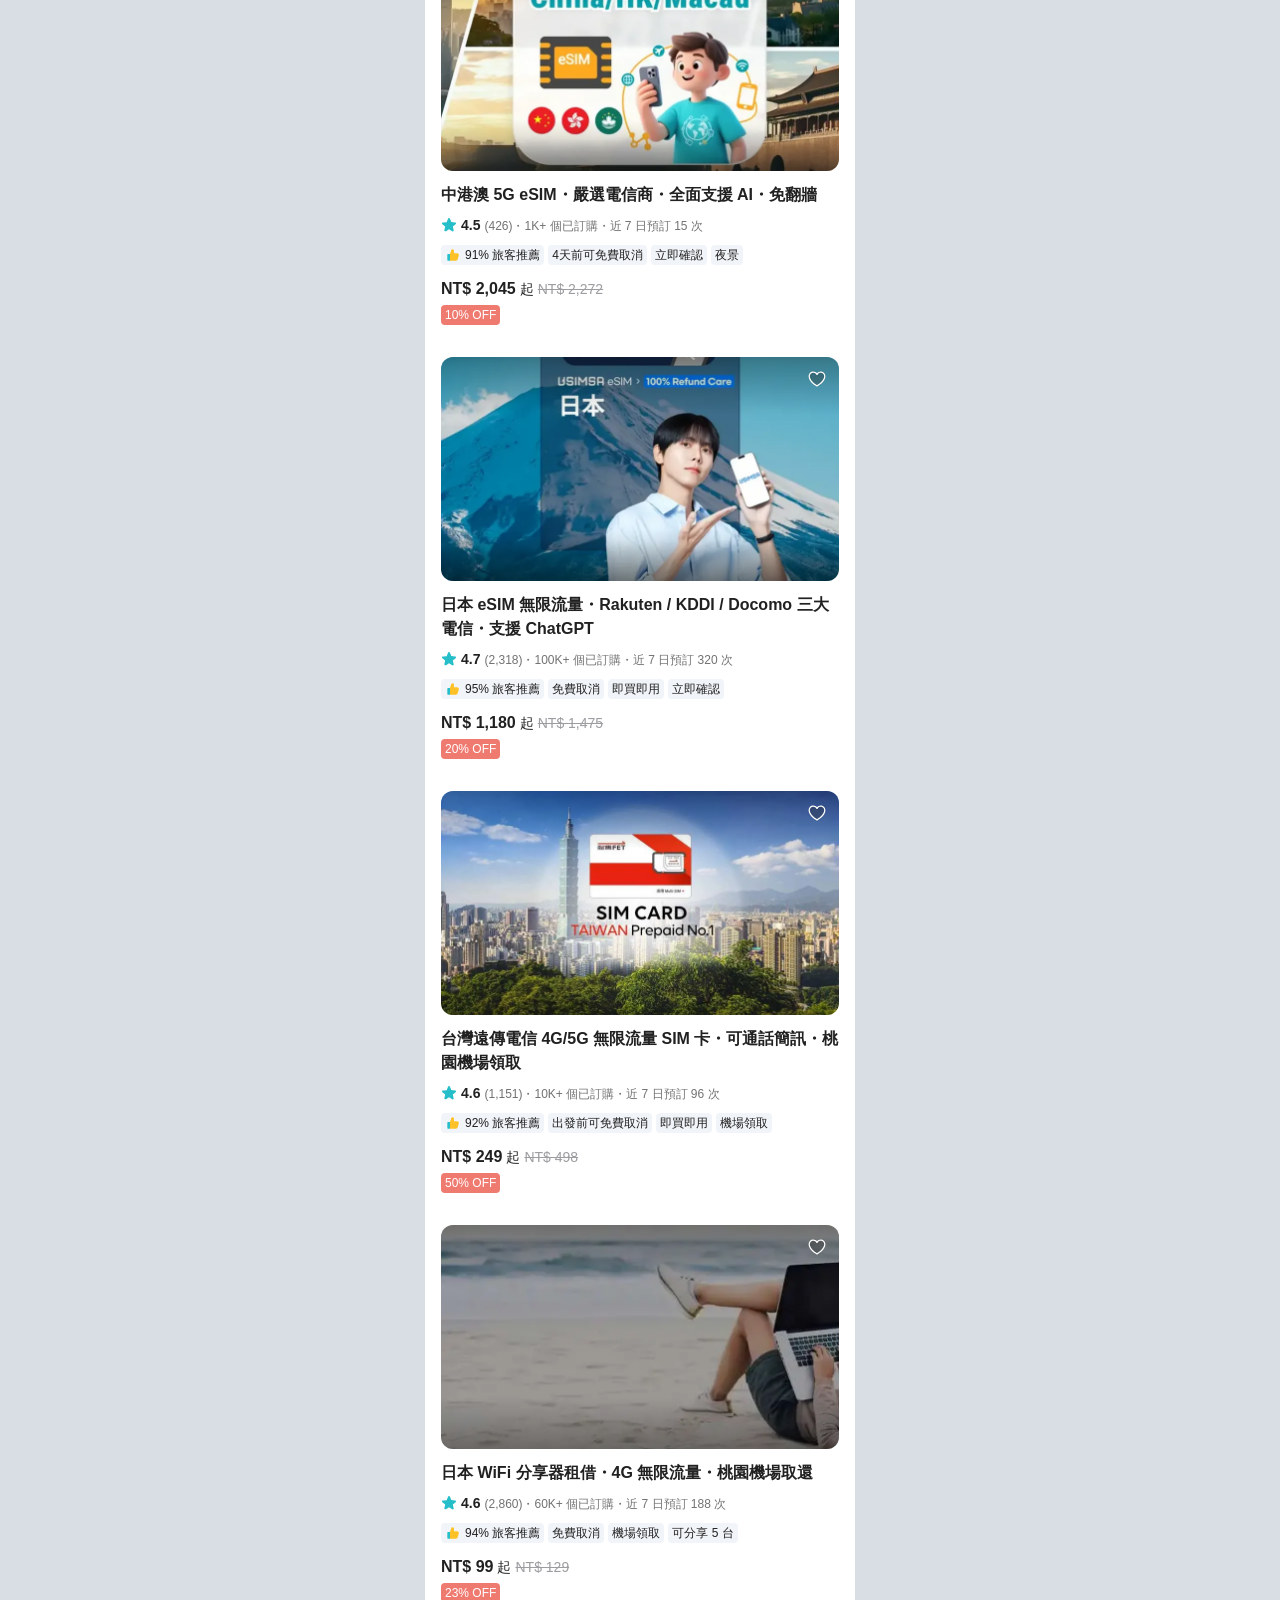
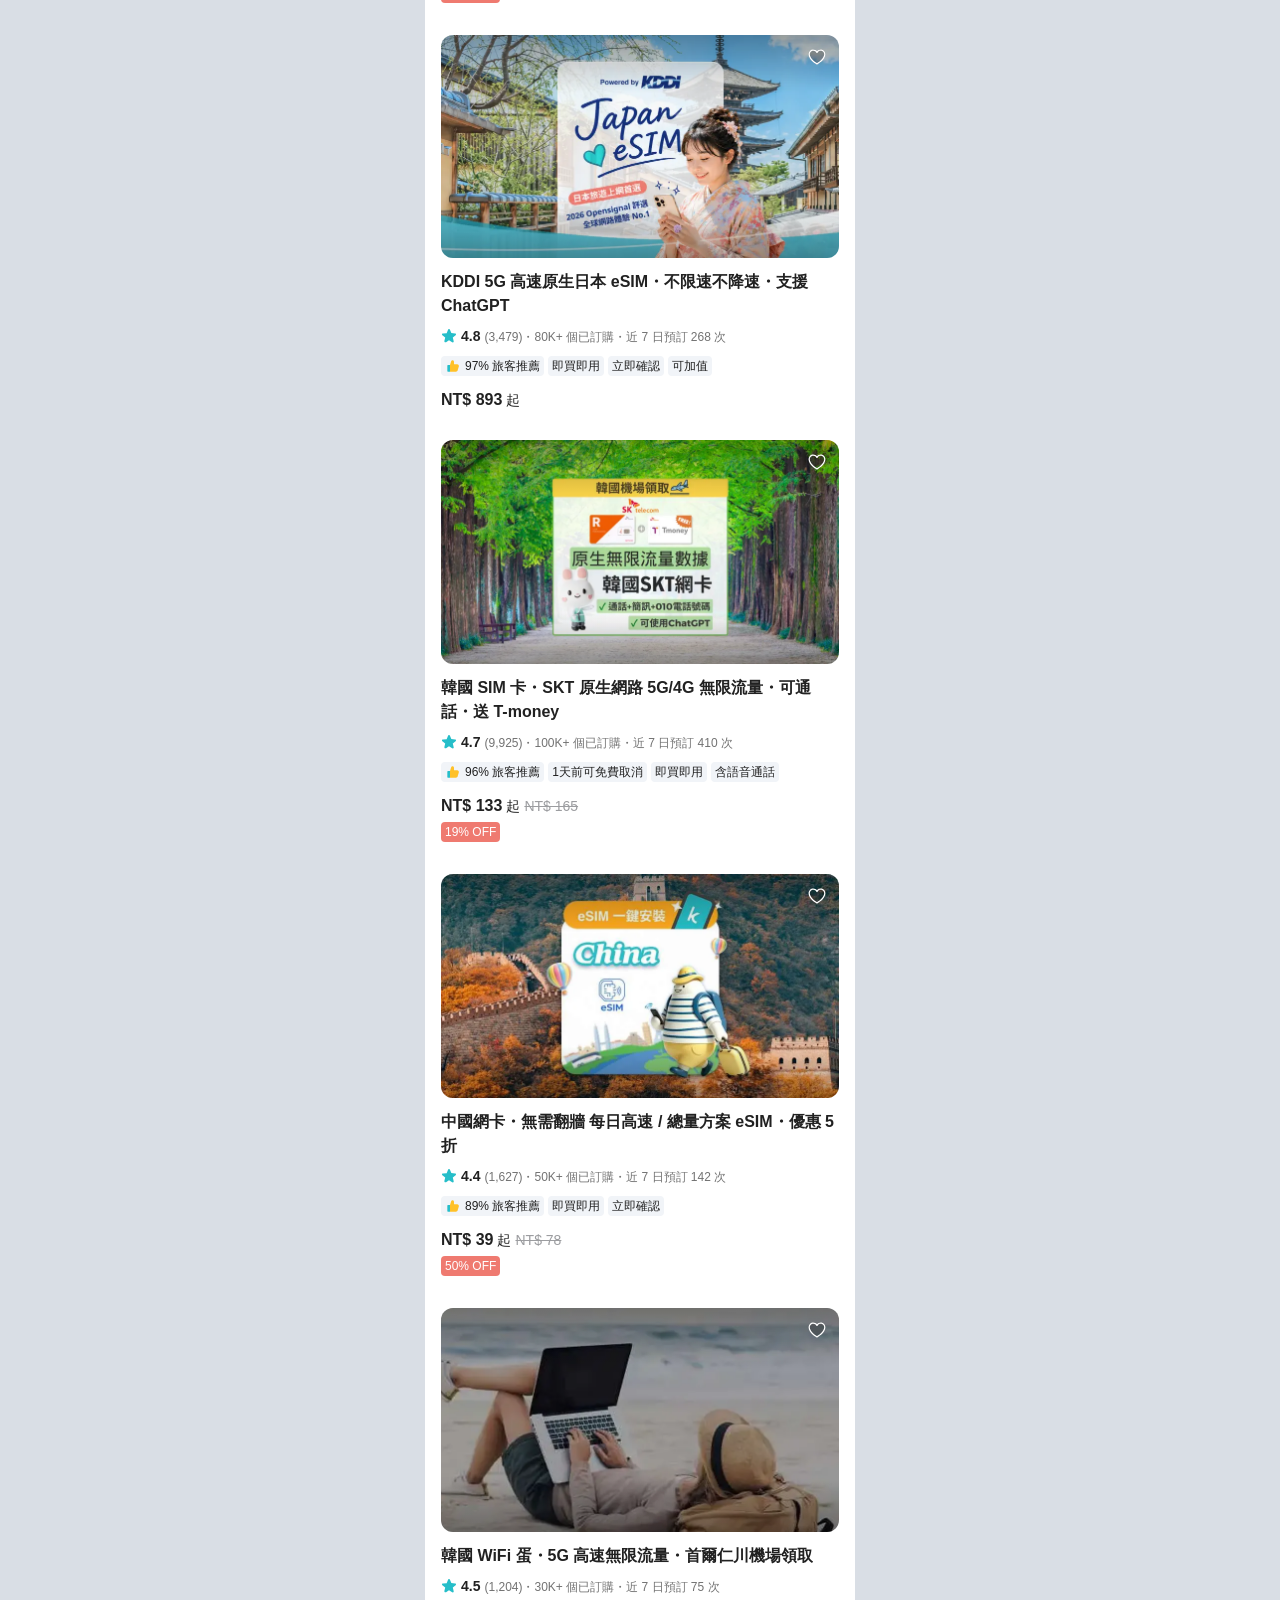
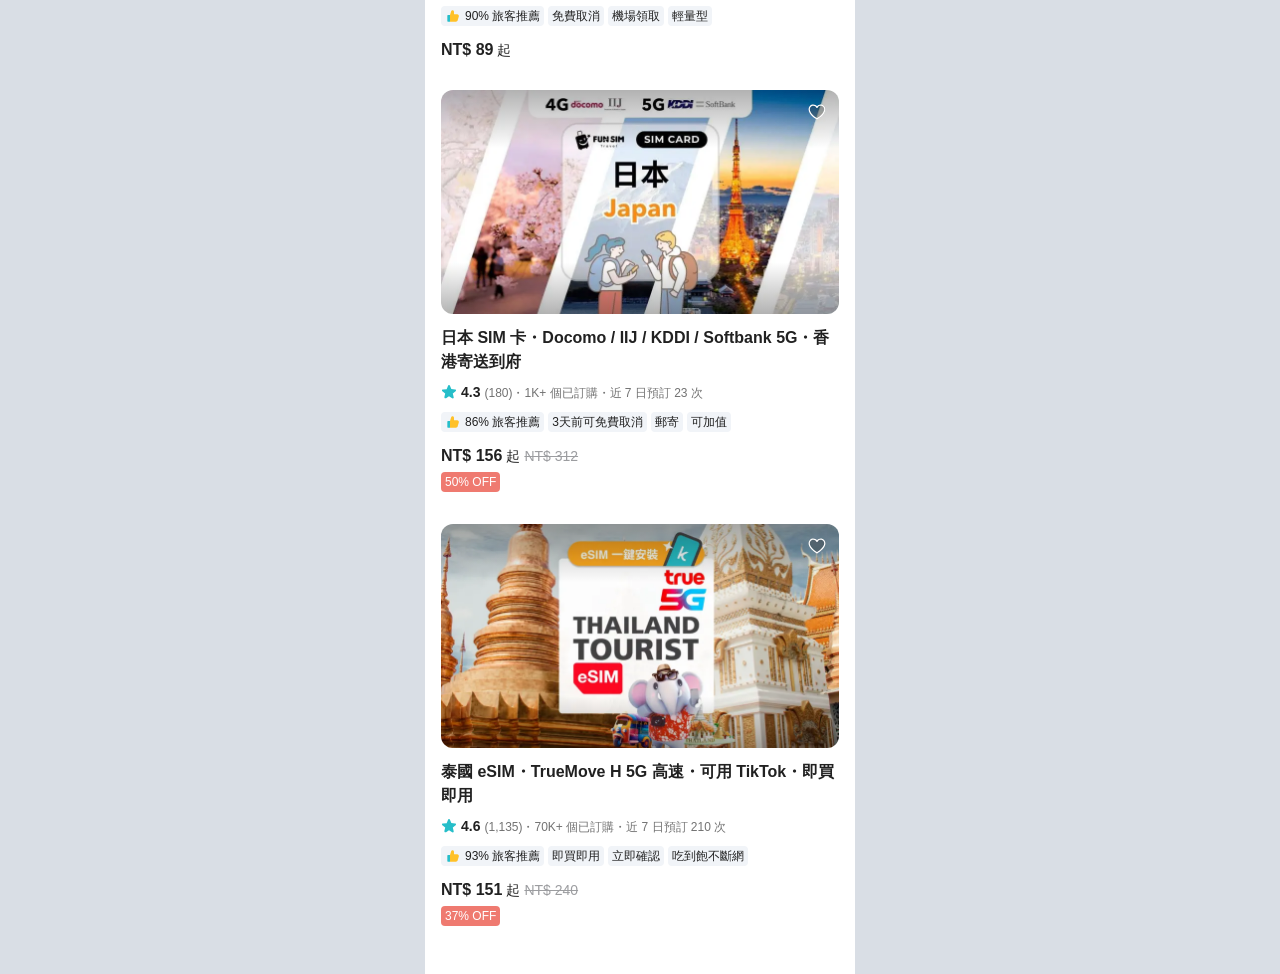
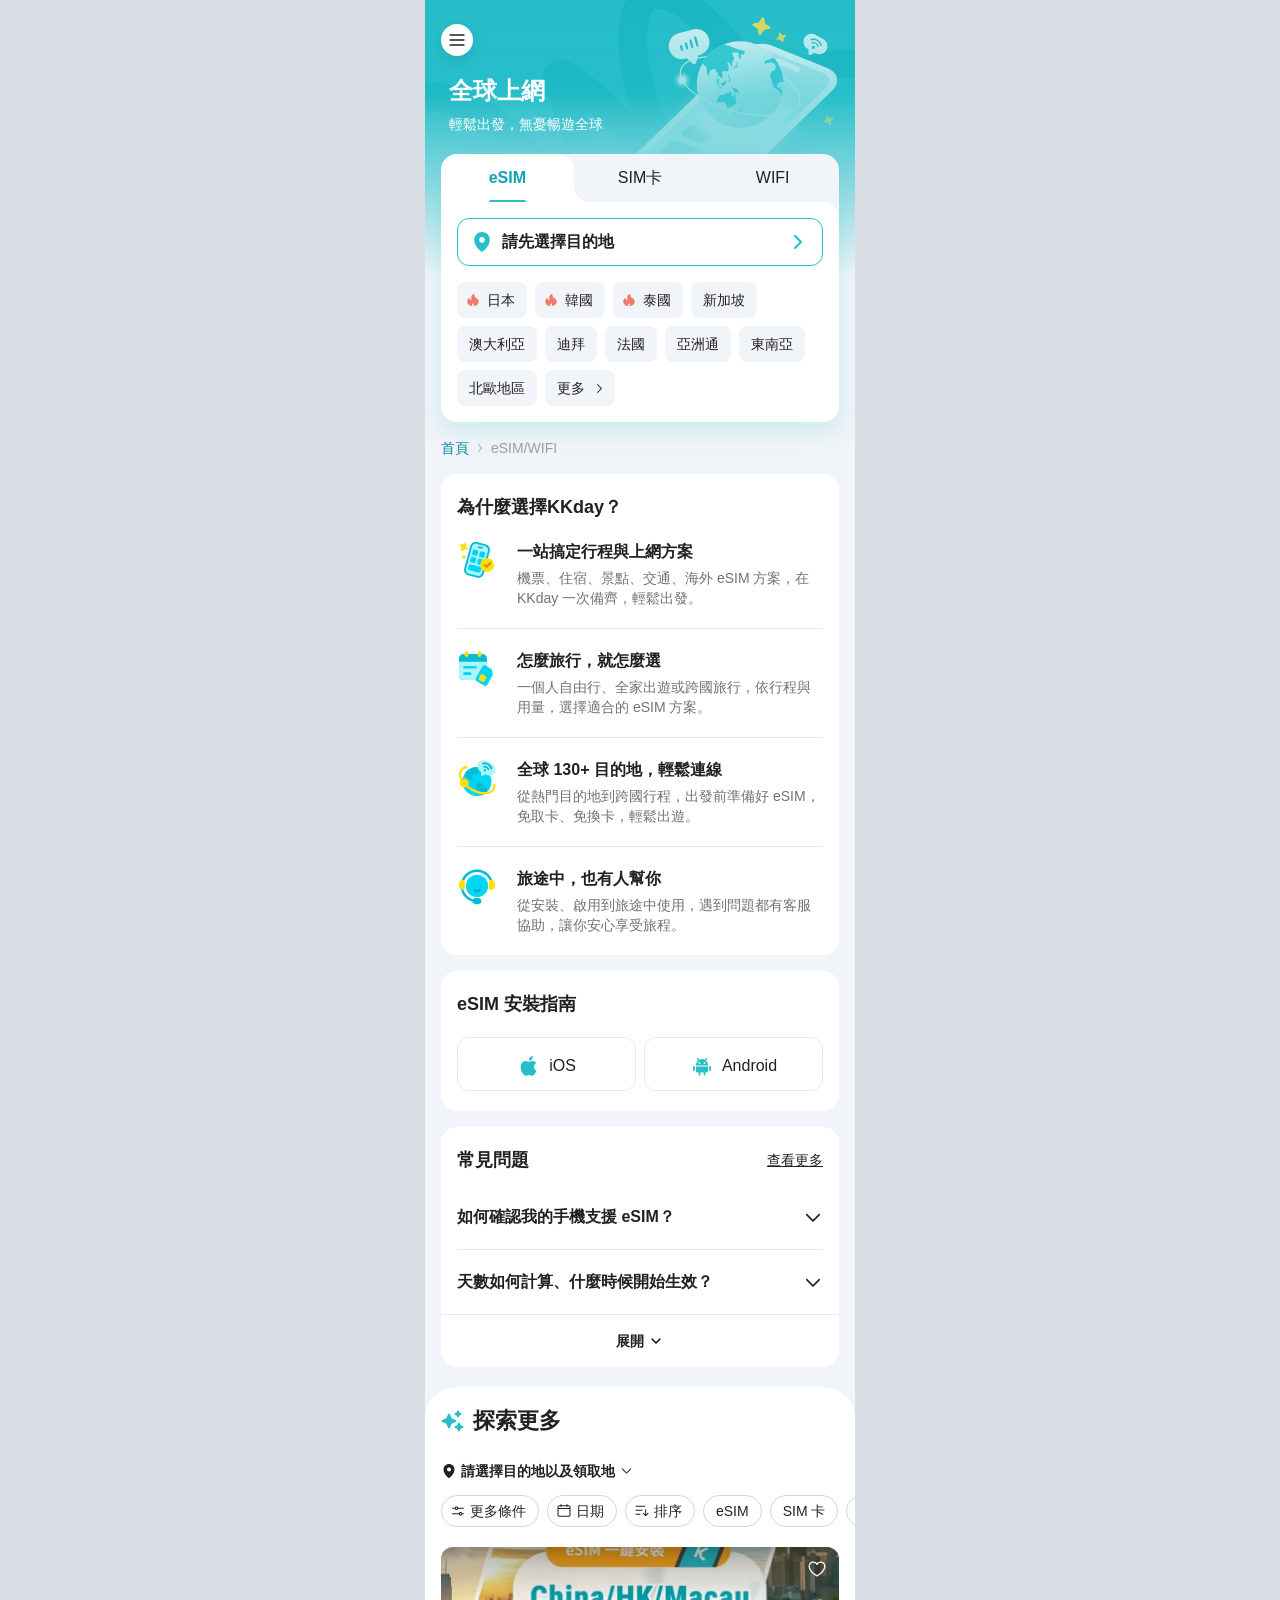
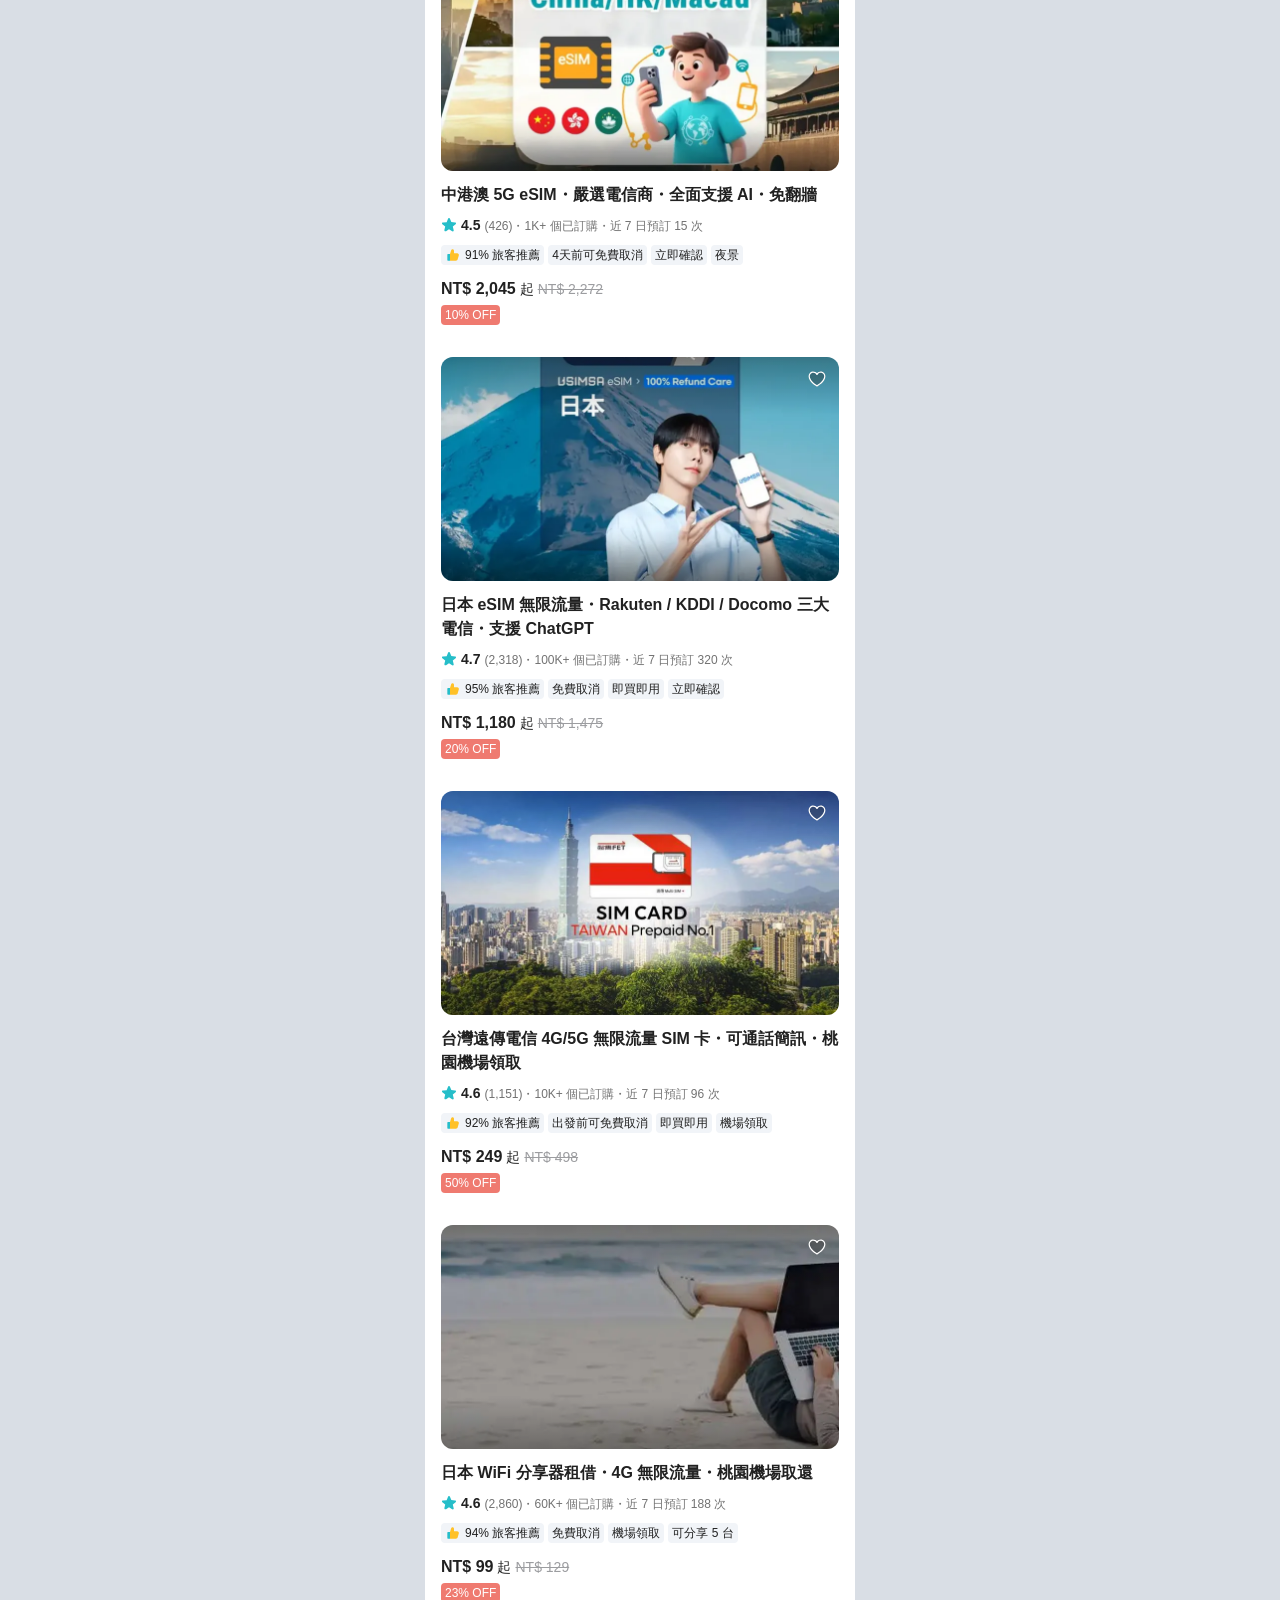
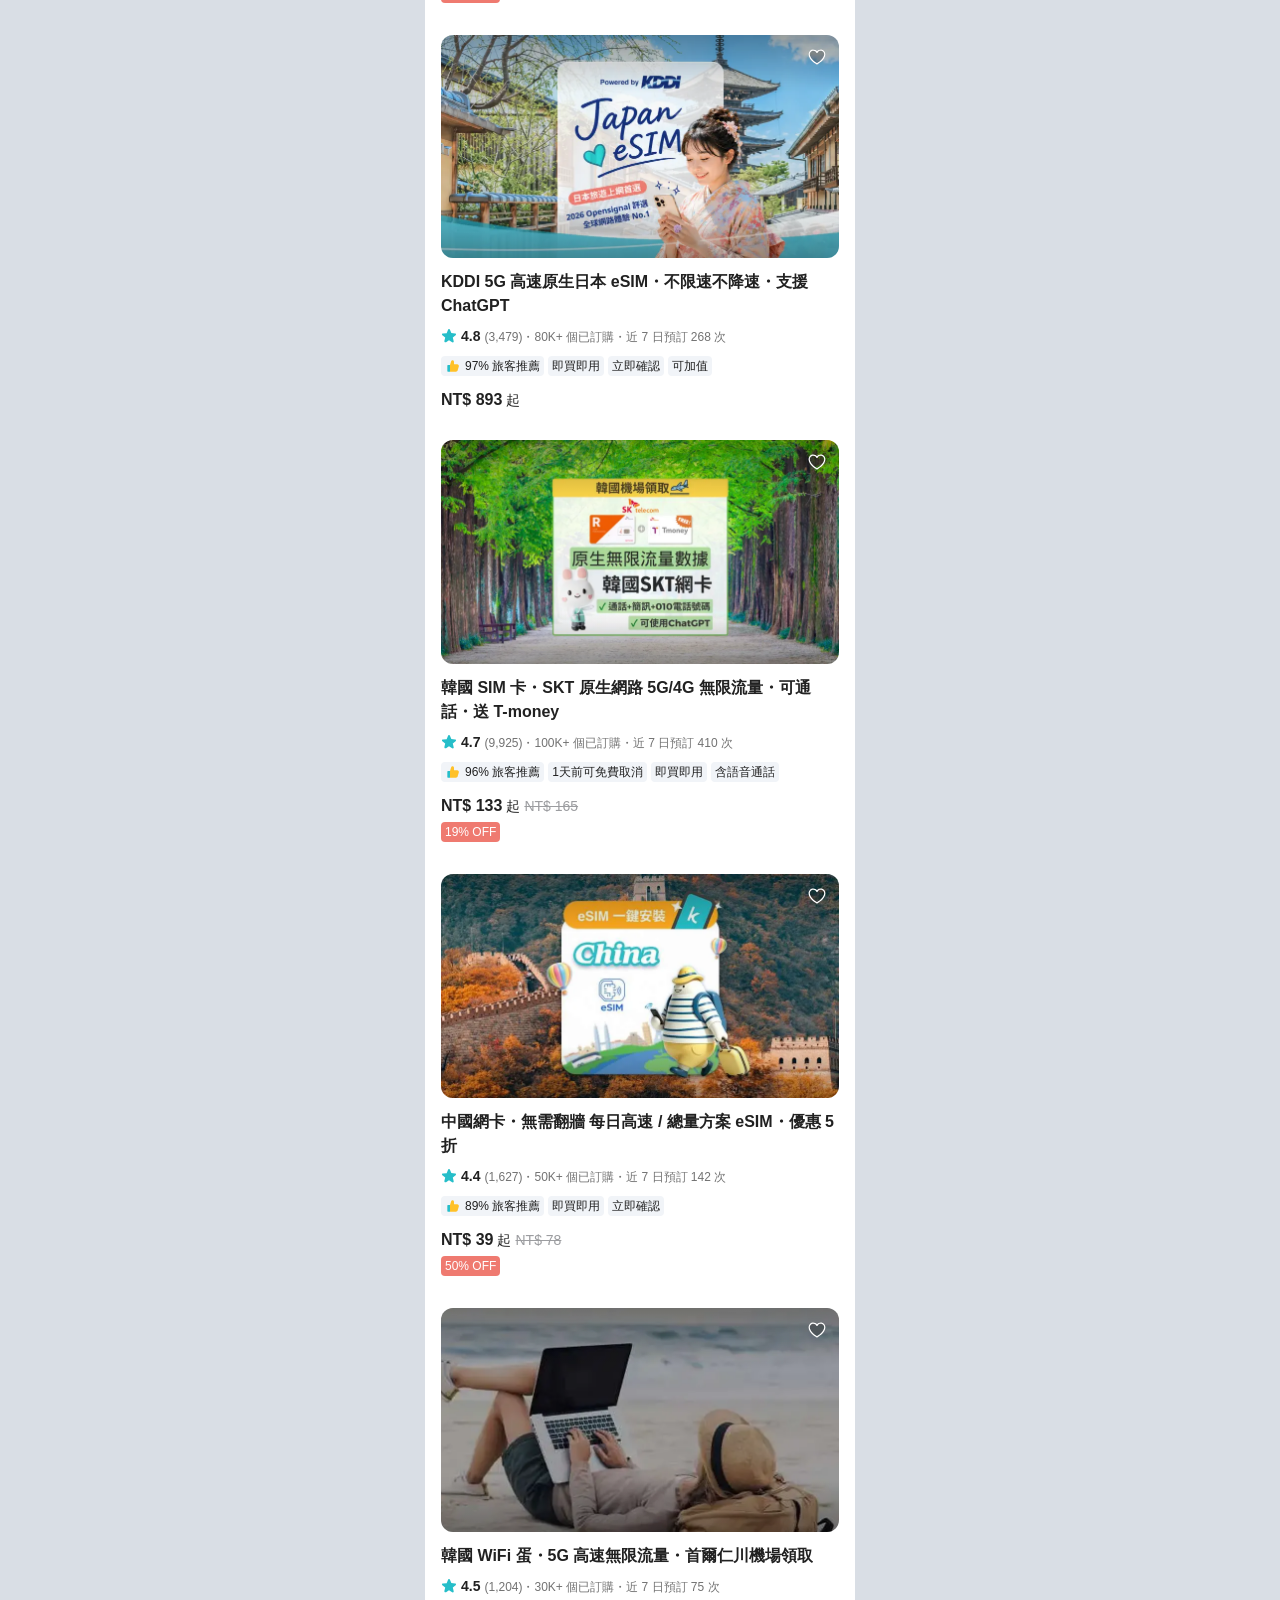
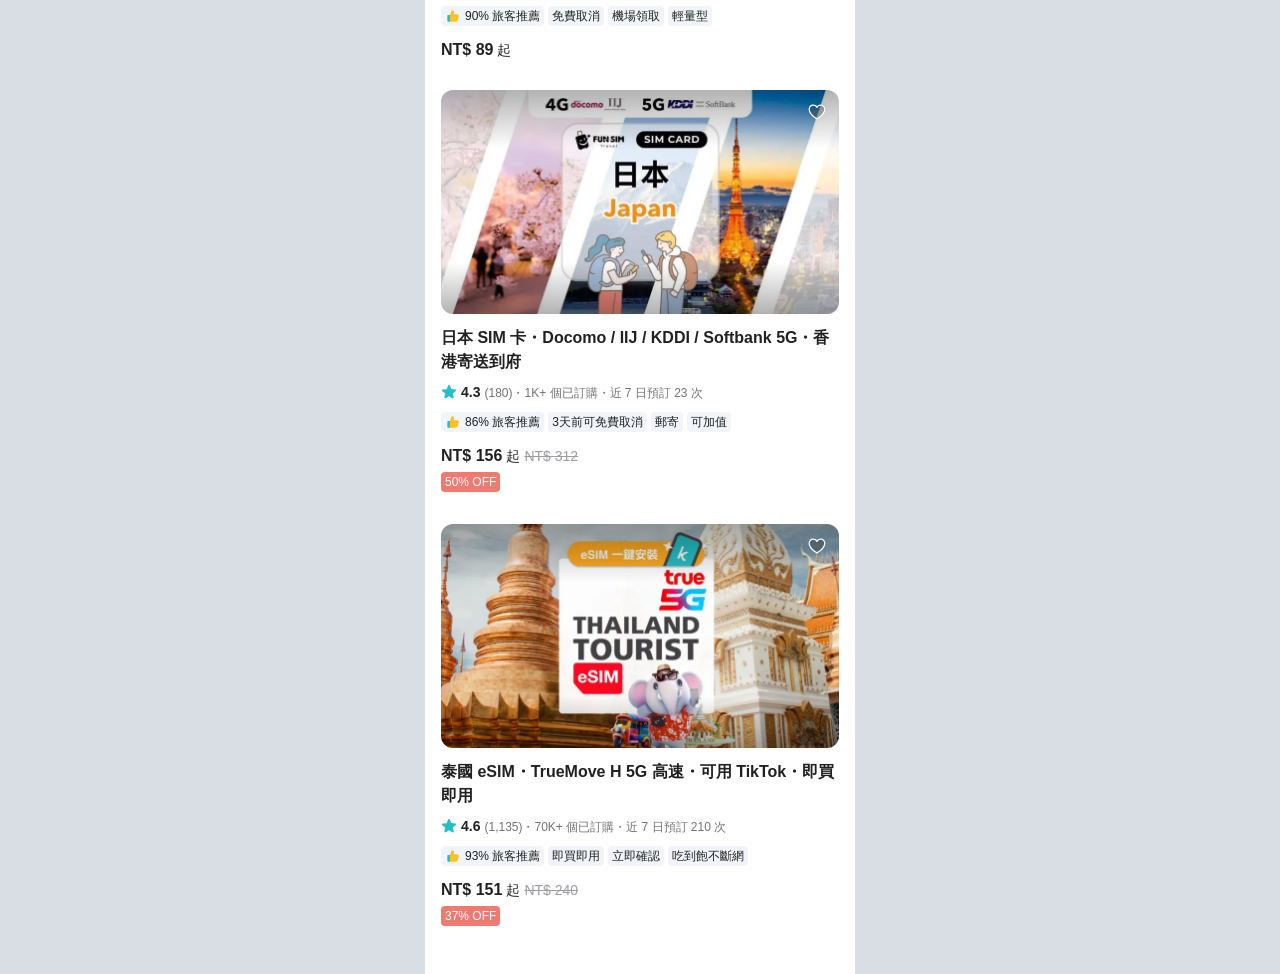
